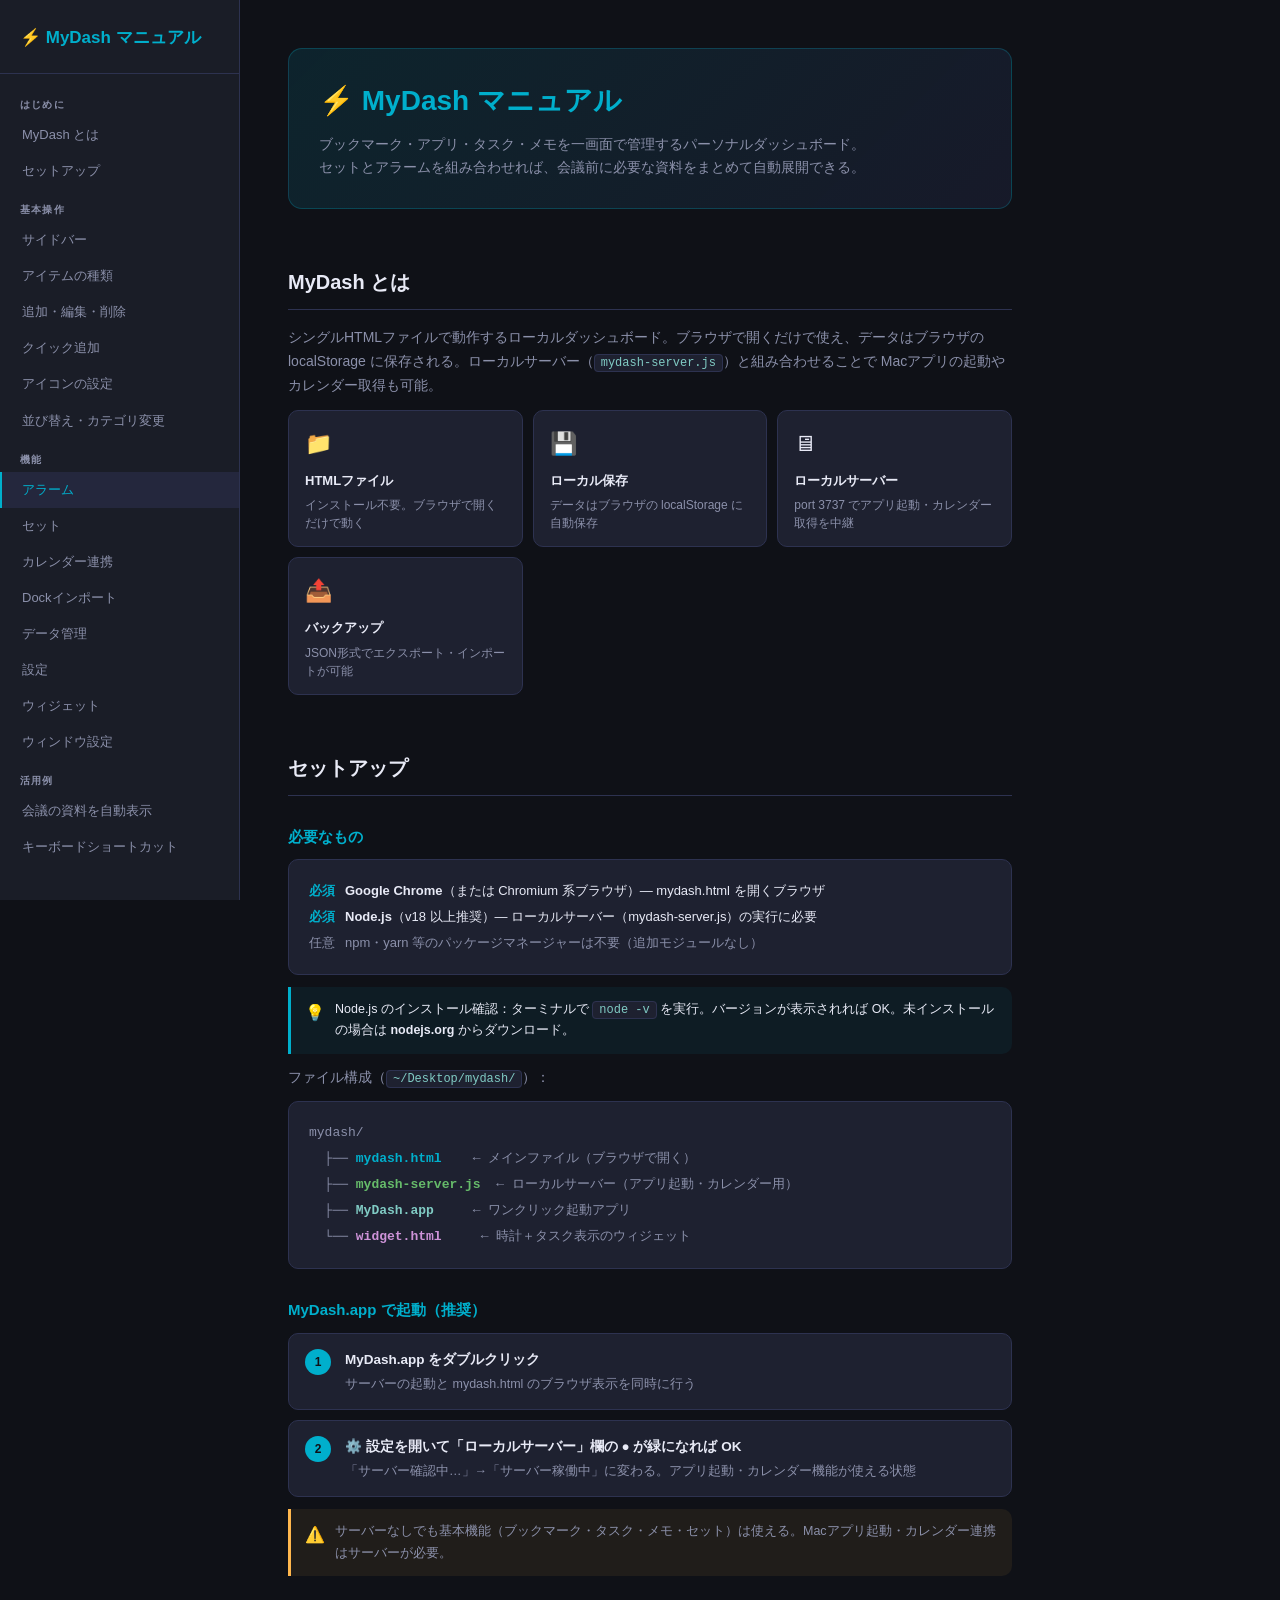
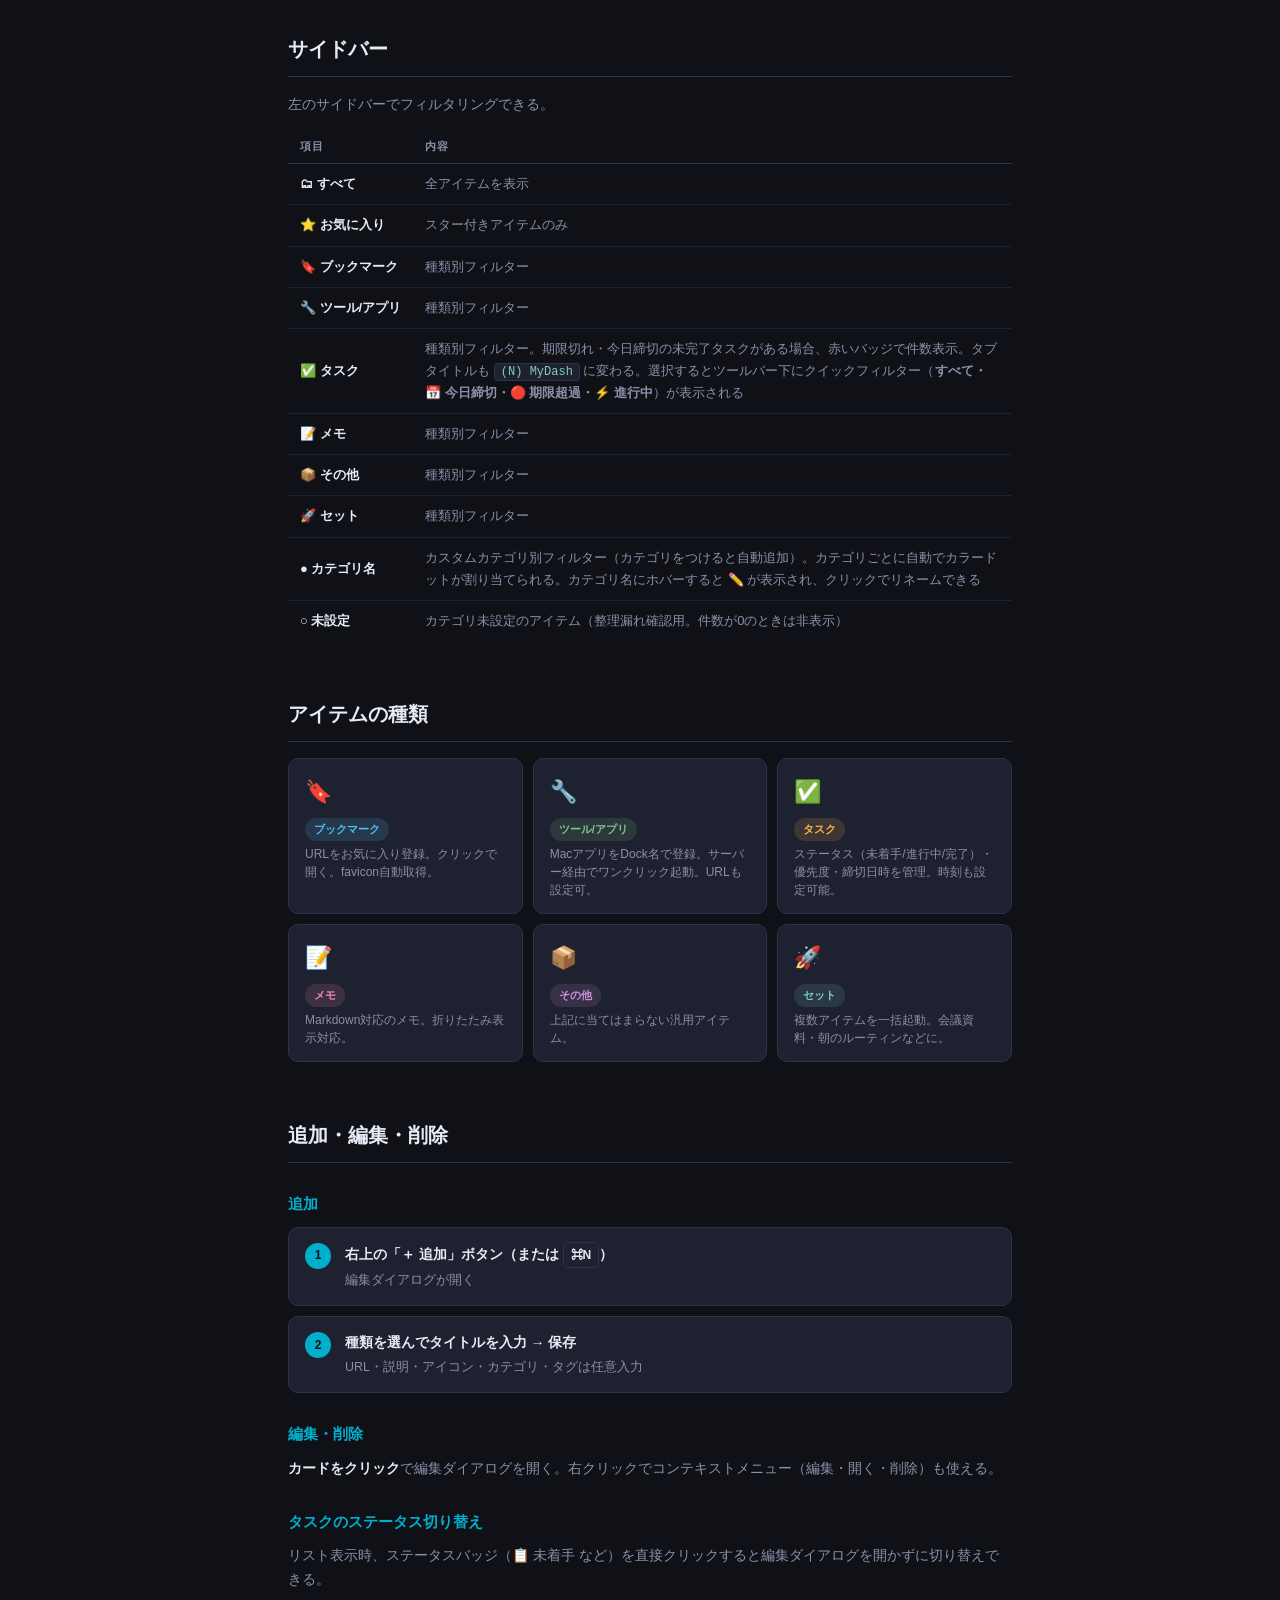
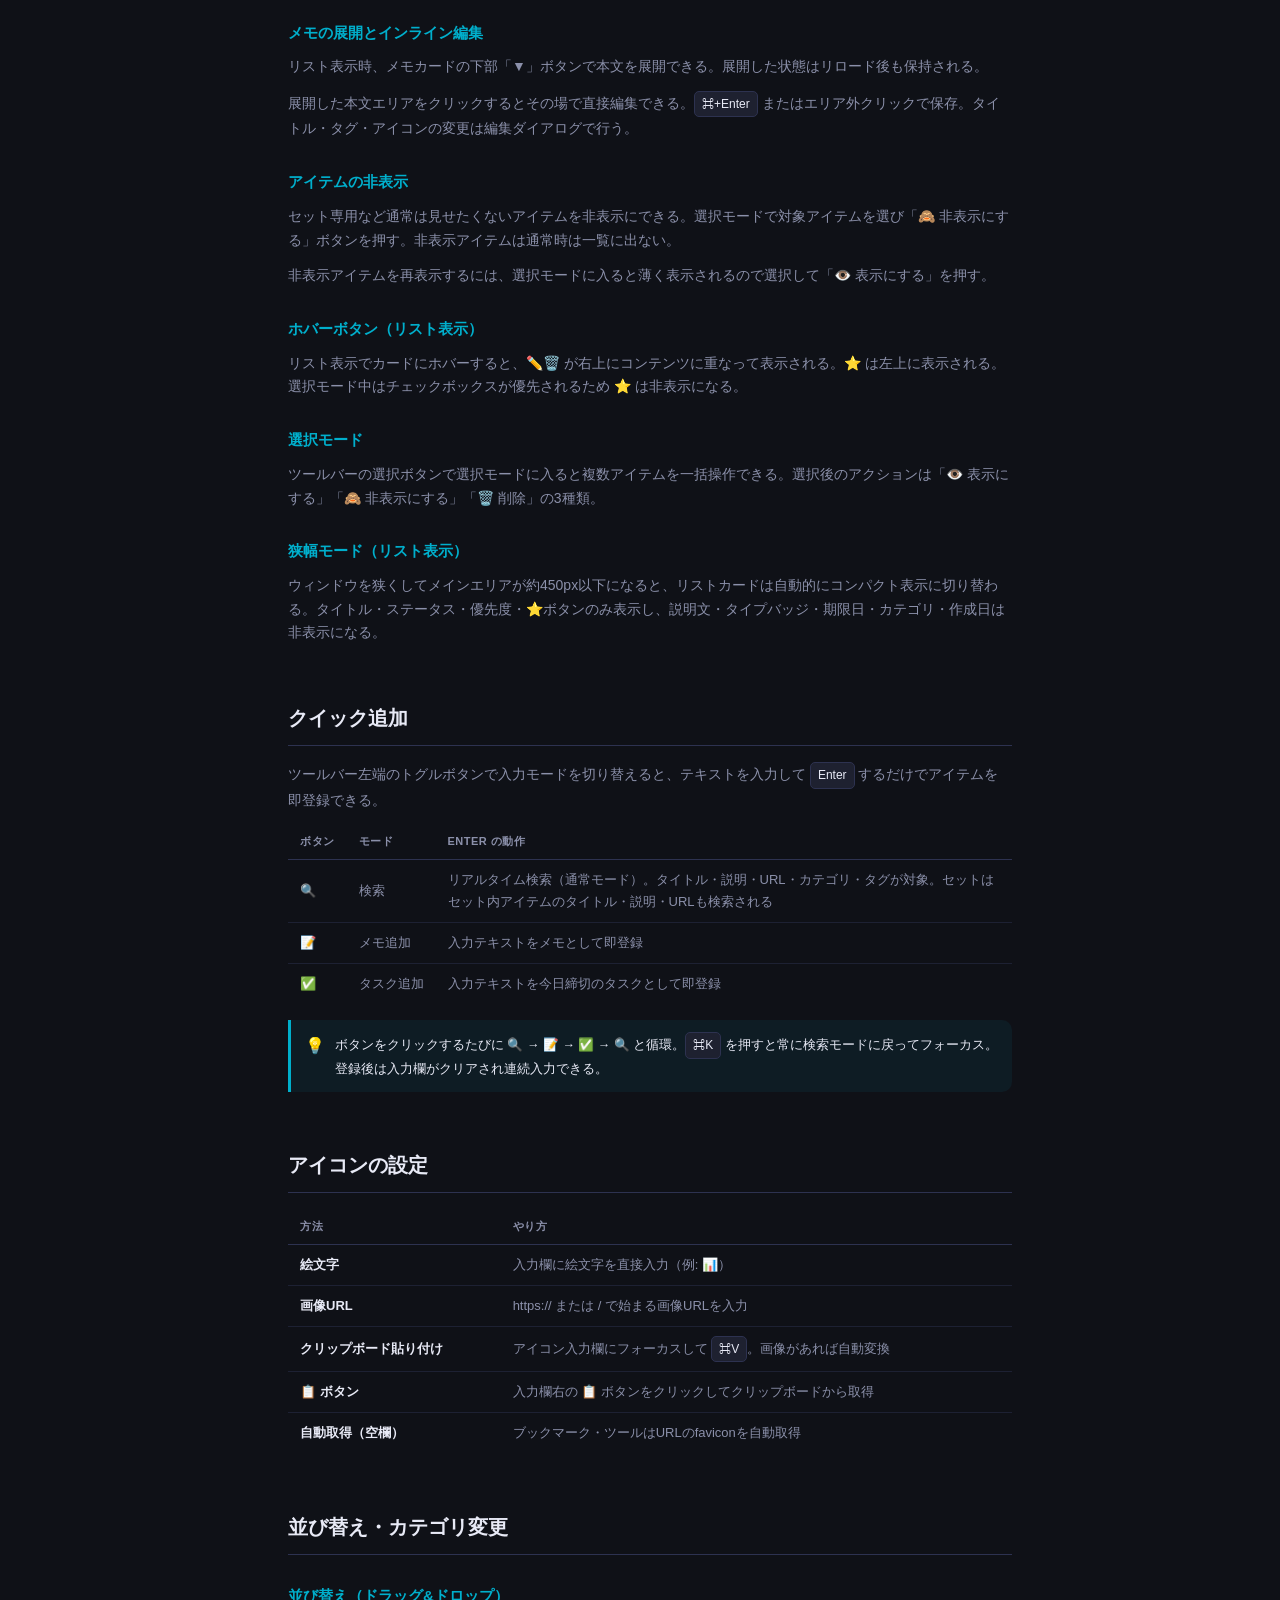
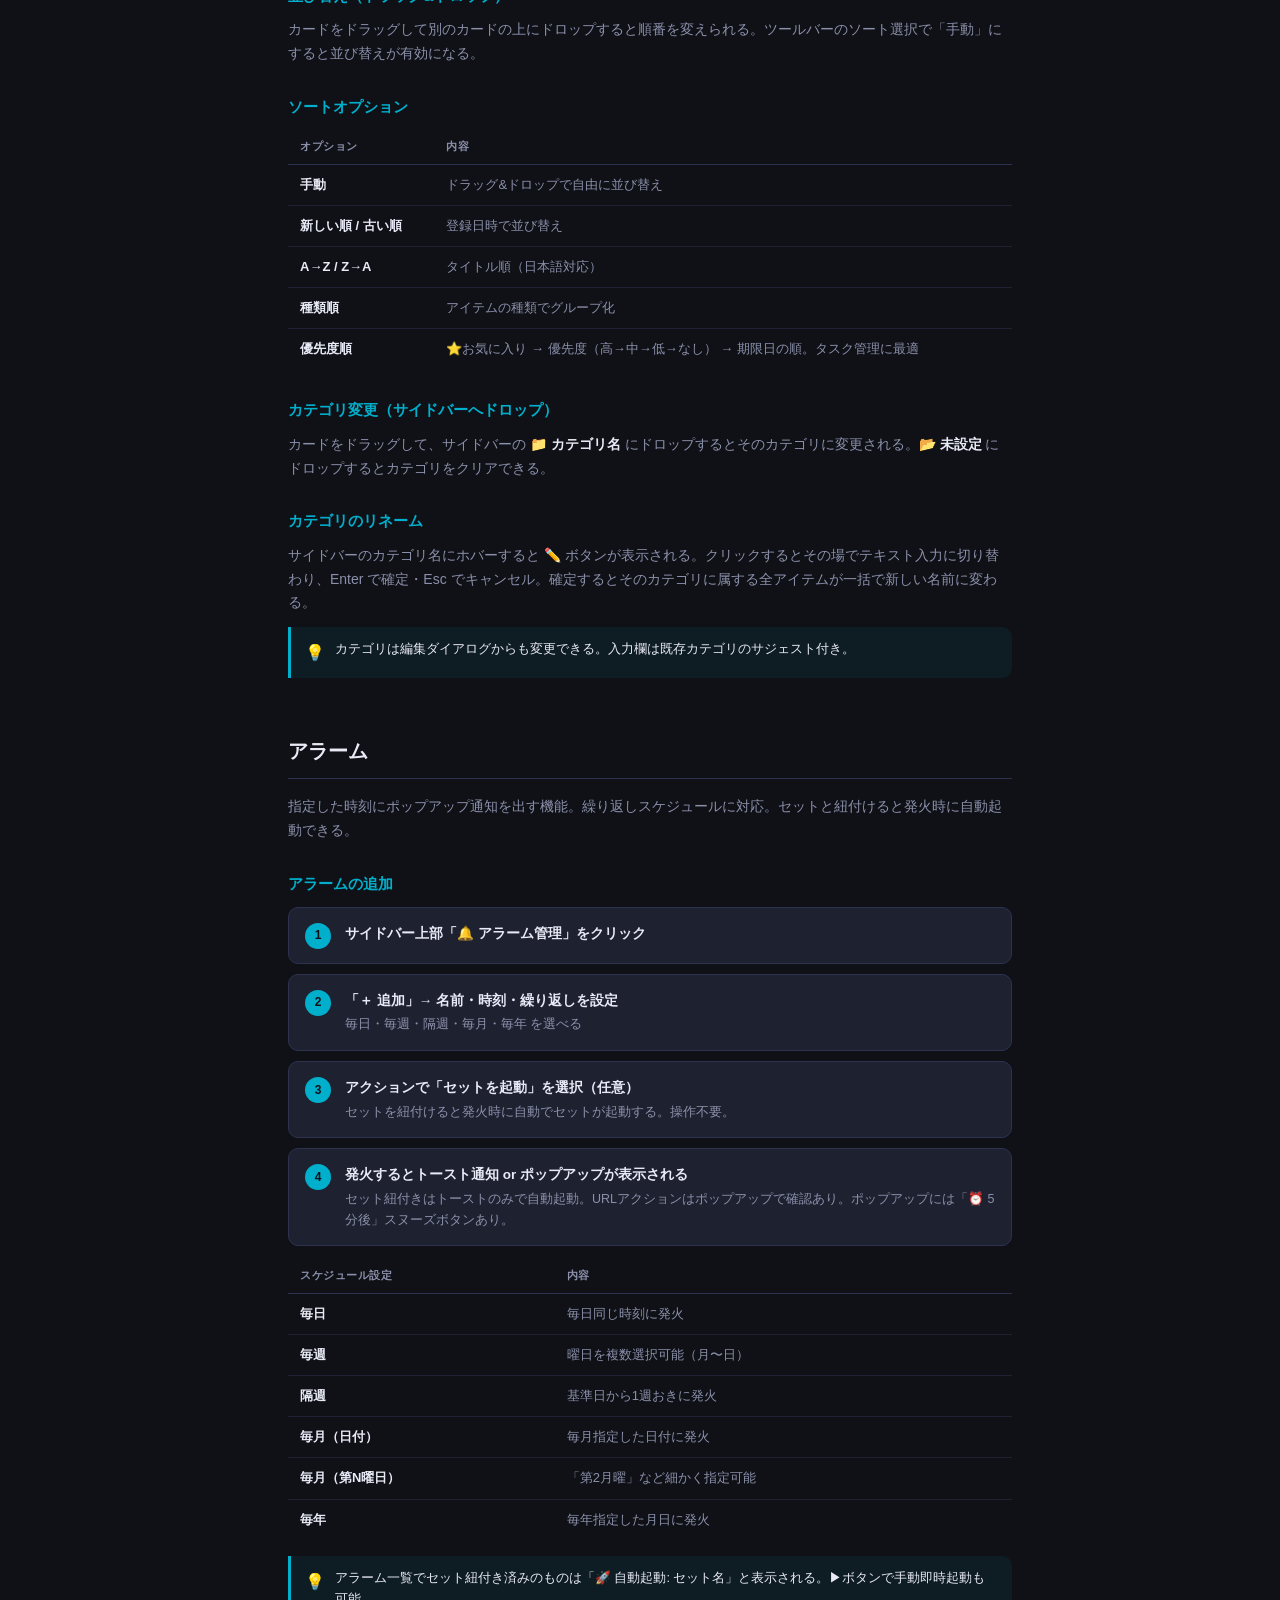
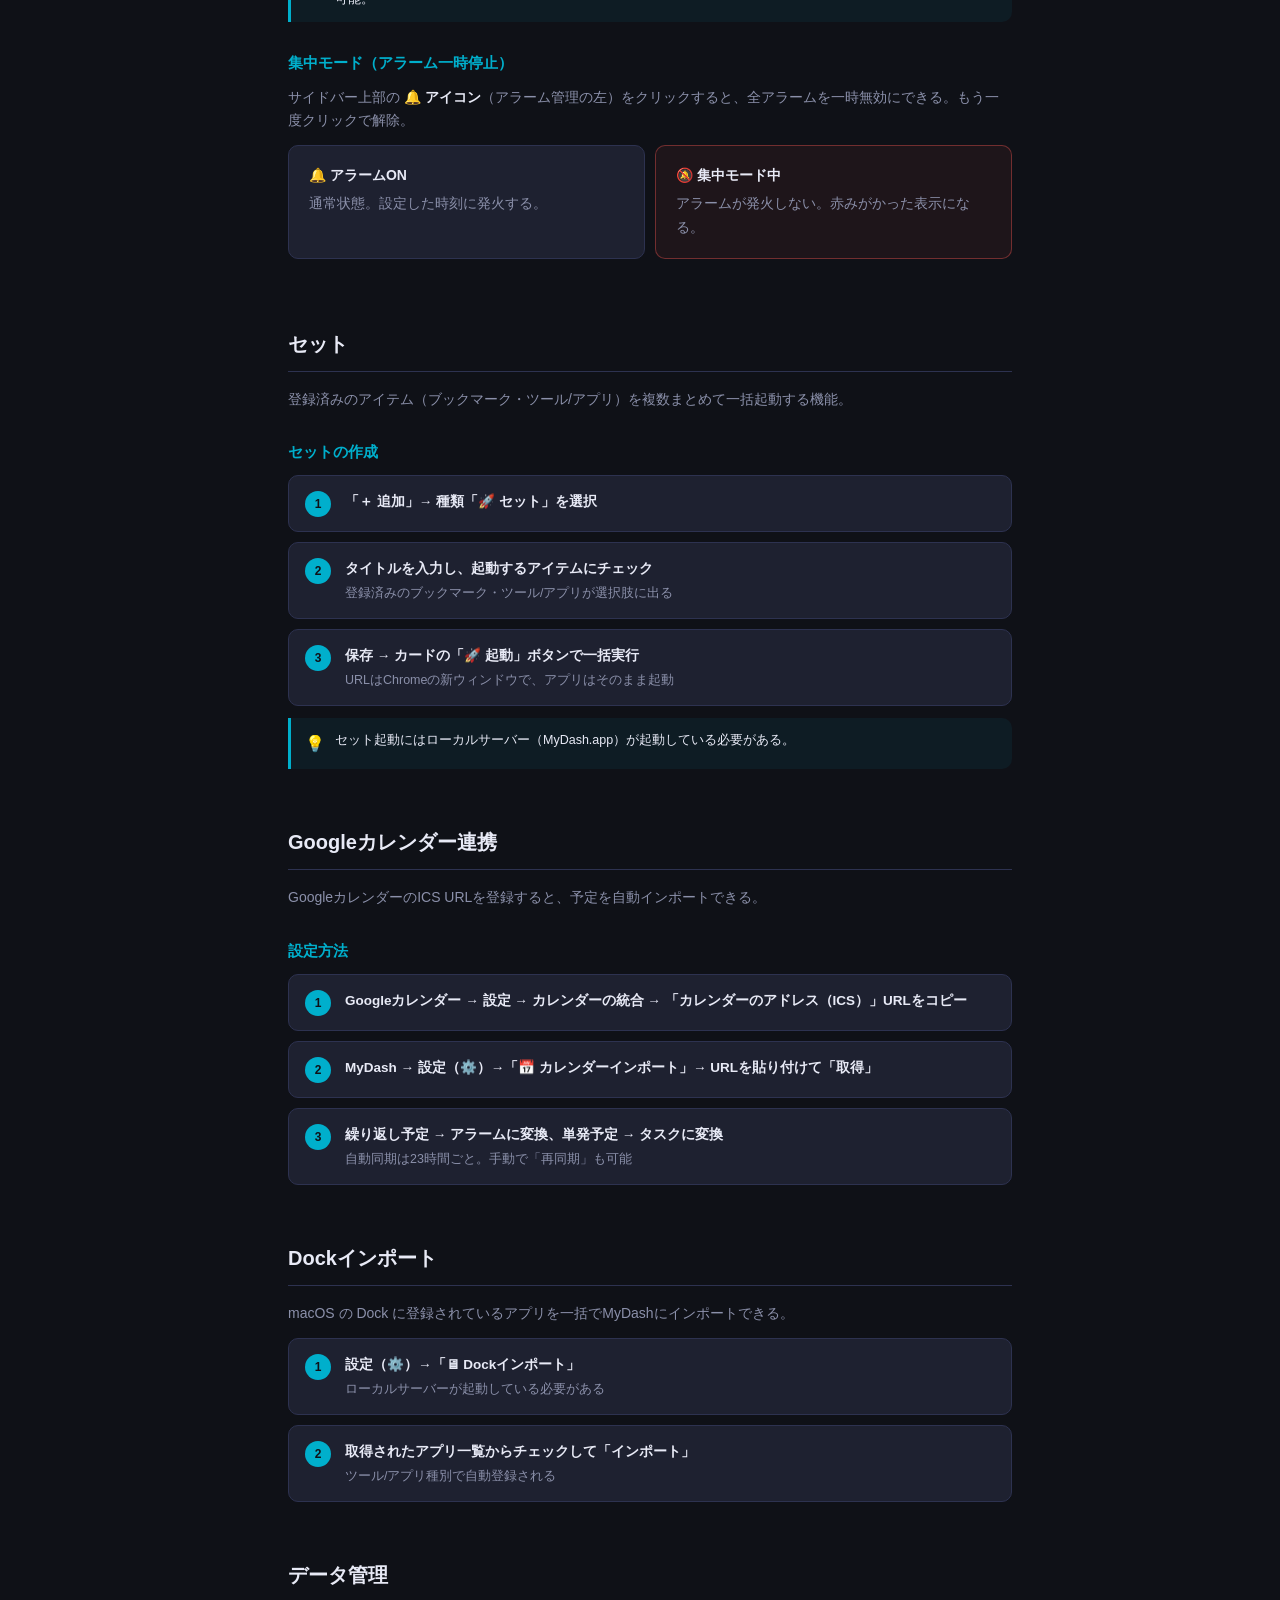
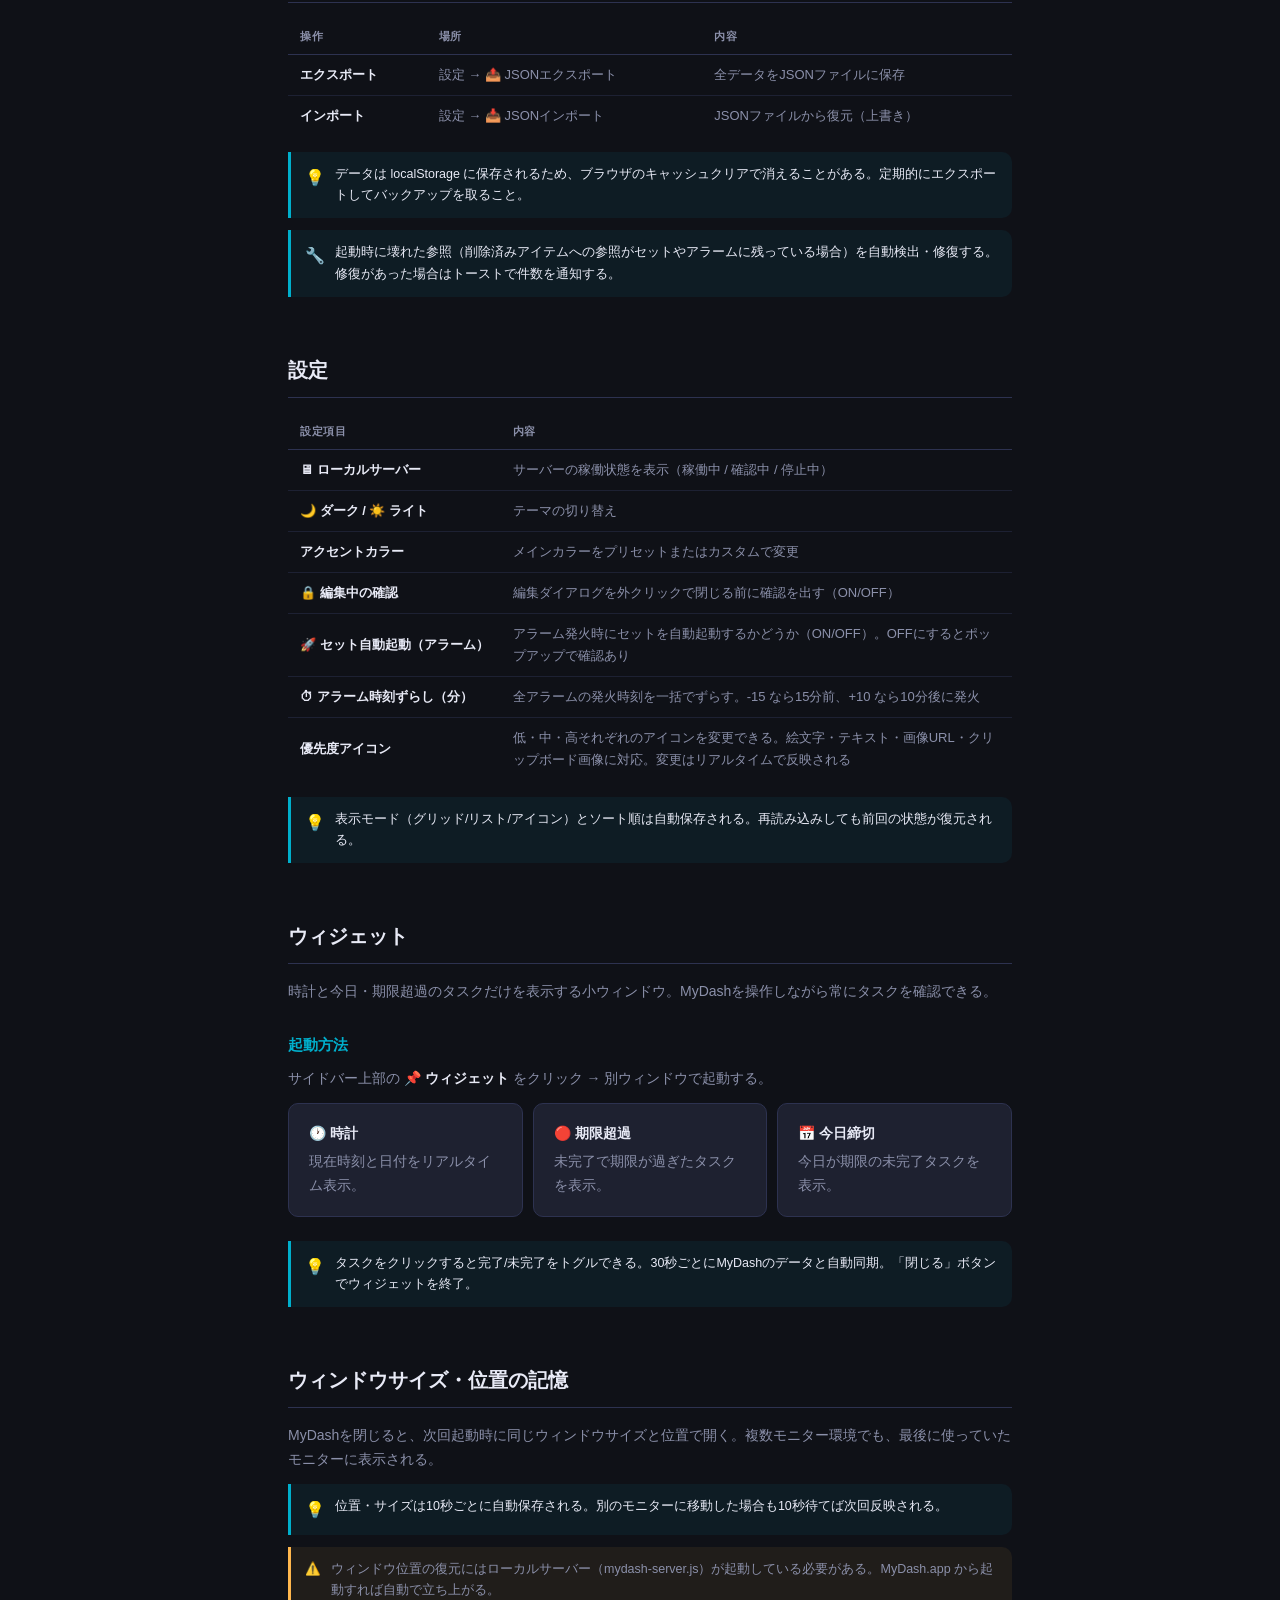
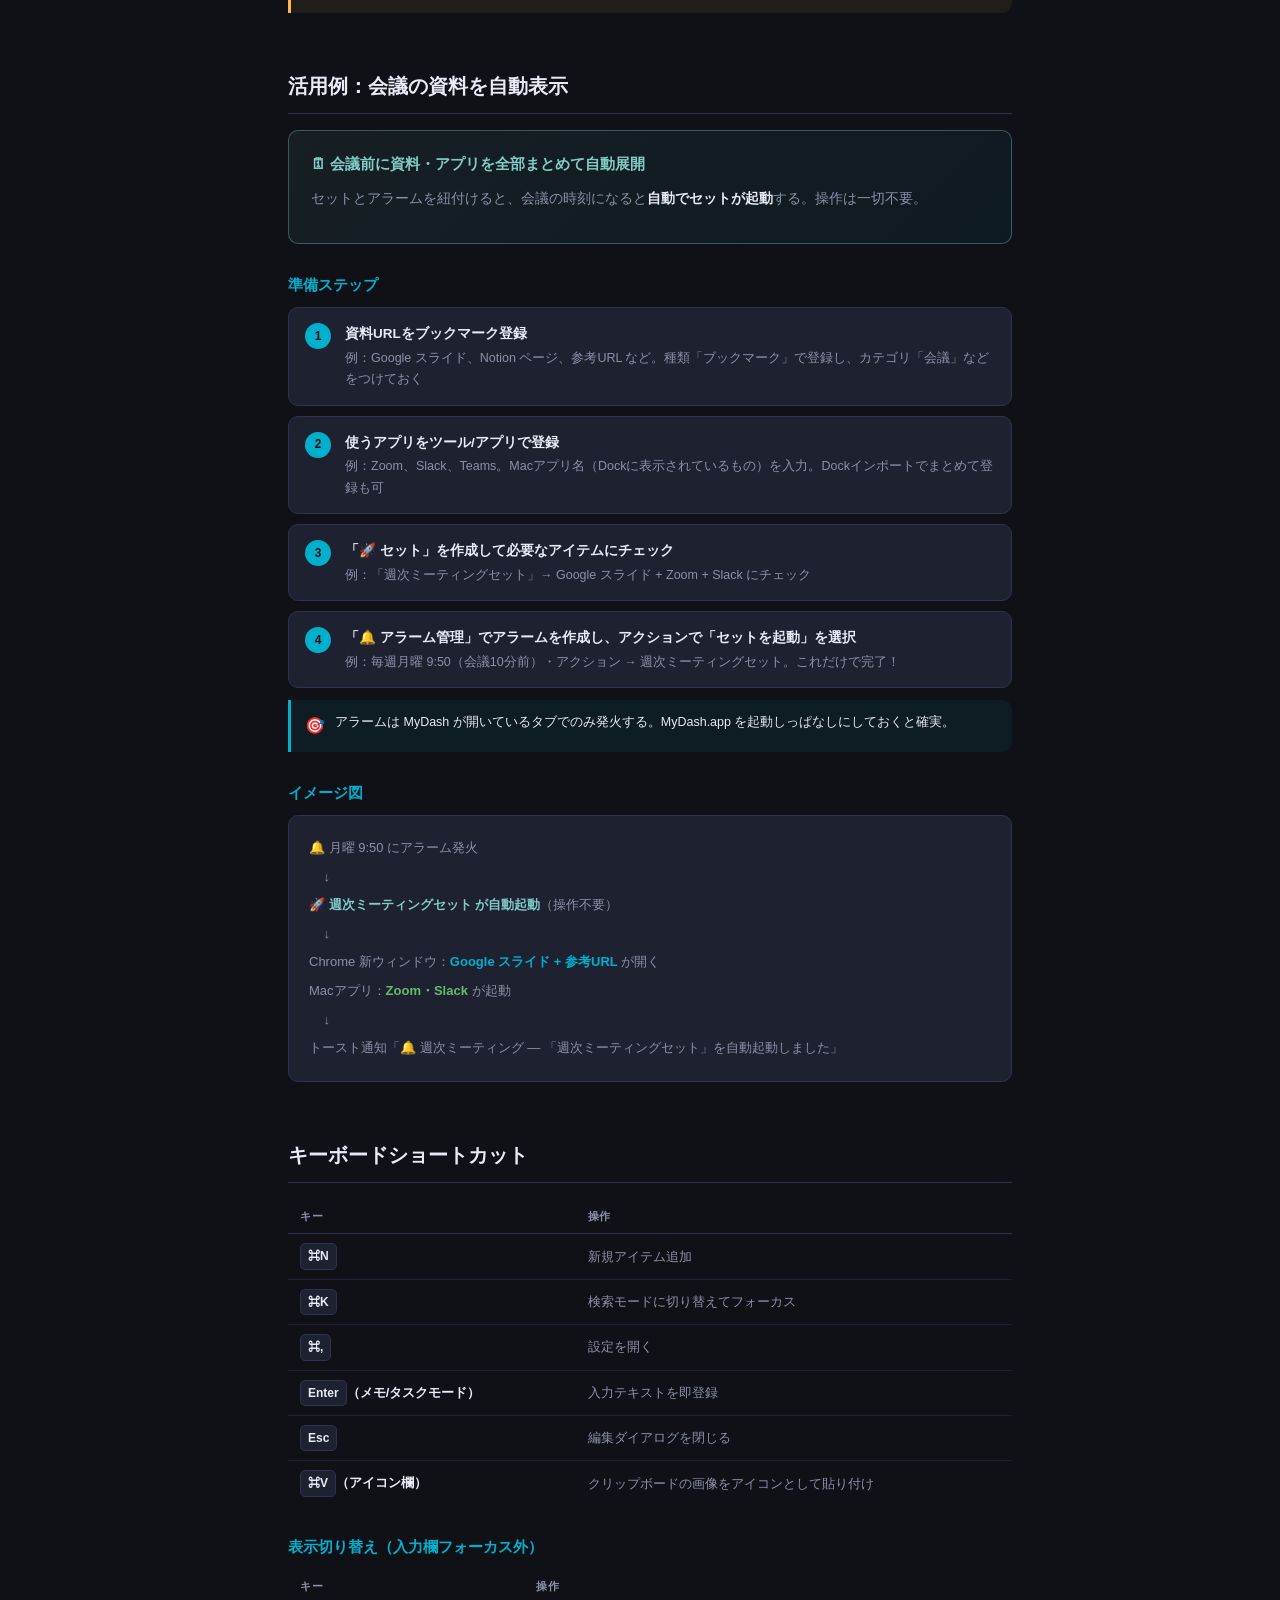
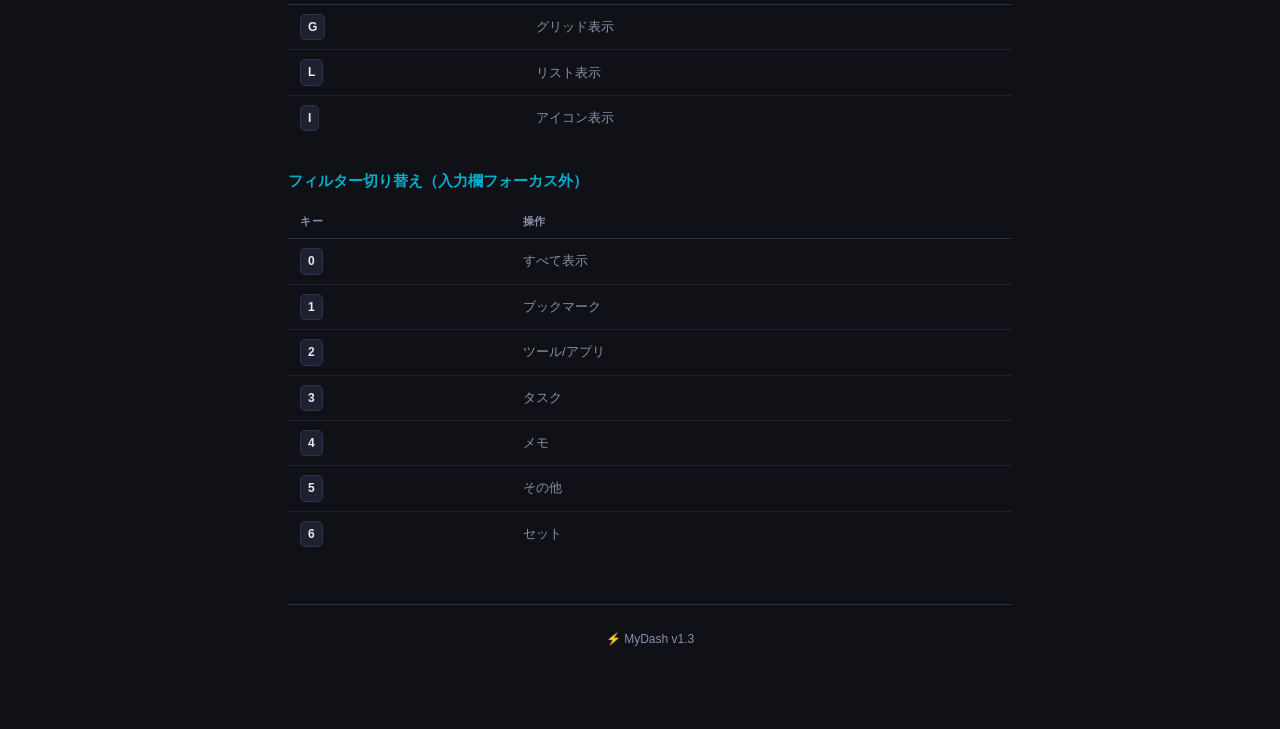
==== manual.html @ 81e196bc "Add manual.html to GitHub Pages Co-Authored-By: Claude Sonnet 4.6 <noreply@anthropic.com>" ====
<!DOCTYPE html>
<html lang="ja">
<head>
<meta charset="UTF-8">
<meta name="viewport" content="width=device-width, initial-scale=1.0">
<title>MyDash マニュアル</title>
<style>
:root {
  --bg: #0f1117;
  --surface: #1a1d27;
  --card: #1e2130;
  --border: #2d3250;
  --text: #e8eaf6;
  --muted: #8b90aa;
  --accent: #00afcc;
  --green: #66bb6a;
  --yellow: #ffb74d;
  --pink: #f48fb1;
  --teal: #80cbc4;
  --purple: #ce93d8;
  --radius: 10px;
}
*, *::before, *::after { box-sizing: border-box; margin: 0; padding: 0; }
body {
  font-family: -apple-system, BlinkMacSystemFont, 'Hiragino Sans', sans-serif;
  background: var(--bg); color: var(--text);
  font-size: 14px; line-height: 1.7;
}
a { color: var(--accent); text-decoration: none; }
a:hover { text-decoration: underline; }

/* ── Layout ── */
.layout { display: flex; min-height: 100vh; }
.toc {
  width: 240px; min-width: 240px;
  background: var(--surface);
  border-right: 1px solid var(--border);
  position: sticky; top: 0; height: 100vh;
  overflow-y: auto; padding: 24px 0 40px;
  flex-shrink: 0;
}
.toc-logo {
  padding: 0 20px 20px;
  font-size: 17px; font-weight: 800; color: var(--accent);
  border-bottom: 1px solid var(--border); margin-bottom: 10px;
}
.toc-section {
  padding: 12px 20px 4px;
  font-size: 10px; font-weight: 700; color: var(--muted);
  text-transform: uppercase; letter-spacing: 1.2px;
}
.toc a {
  display: block; padding: 7px 20px;
  font-size: 13px; color: var(--muted);
  text-decoration: none; transition: all 0.12s;
  border-left: 2px solid transparent;
}
.toc a:hover { color: var(--text); background: rgba(124,131,253,0.07); }
.toc a.active { color: var(--accent); border-left-color: var(--accent); background: rgba(124,131,253,0.1); }

.main { flex: 1; max-width: 820px; padding: 48px 48px 80px; overflow-x: hidden; }

/* ── Typography ── */
h1 { font-size: 28px; font-weight: 800; margin-bottom: 8px; }
h2 {
  font-size: 20px; font-weight: 700;
  margin: 56px 0 16px; padding-bottom: 10px;
  border-bottom: 1px solid var(--border);
  scroll-margin-top: 24px;
}
h3 { font-size: 15px; font-weight: 700; margin: 28px 0 10px; color: var(--accent); }
p { margin-bottom: 12px; color: var(--muted); }
p strong { color: var(--text); }

/* ── Cards ── */
.card {
  background: var(--card); border: 1px solid var(--border);
  border-radius: var(--radius); padding: 18px 20px; margin-bottom: 12px;
}
.card-grid {
  display: grid; grid-template-columns: repeat(auto-fill, minmax(220px, 1fr));
  gap: 10px; margin-bottom: 12px;
}
.type-card {
  background: var(--card); border: 1px solid var(--border);
  border-radius: var(--radius); padding: 14px 16px;
  display: flex; flex-direction: column; gap: 4px;
}
.type-card .icon { font-size: 22px; margin-bottom: 4px; }
.type-card .name { font-size: 13px; font-weight: 700; color: var(--text); }
.type-card .desc { font-size: 12px; color: var(--muted); line-height: 1.5; }

/* ── Steps ── */
.steps { display: flex; flex-direction: column; gap: 10px; margin-bottom: 12px; }
.step {
  display: flex; gap: 14px; align-items: flex-start;
  background: var(--card); border: 1px solid var(--border);
  border-radius: var(--radius); padding: 14px 16px;
}
.step-num {
  width: 26px; height: 26px; border-radius: 50%;
  background: var(--accent); color: #0f1117;
  font-size: 12px; font-weight: 800;
  display: flex; align-items: center; justify-content: center;
  flex-shrink: 0; margin-top: 1px;
}
.step-body { flex: 1; }
.step-body strong { color: var(--text); font-size: 13.5px; }
.step-body p { margin: 2px 0 0; font-size: 12.5px; }

/* ── Feature use case ── */
.usecase {
  background: linear-gradient(135deg, rgba(128,203,196,0.08), rgba(0,175,204,0.06));
  border: 1px solid rgba(128,203,196,0.35);
  border-radius: var(--radius); padding: 20px 22px; margin-bottom: 12px;
}
.usecase h3 { color: var(--teal); margin-top: 0; }

/* ── Table ── */
table { width: 100%; border-collapse: collapse; margin-bottom: 16px; }
th {
  text-align: left; padding: 8px 12px;
  font-size: 11px; font-weight: 700; color: var(--muted);
  text-transform: uppercase; letter-spacing: 0.5px;
  border-bottom: 1px solid var(--border);
}
td { padding: 9px 12px; border-bottom: 1px solid rgba(45,50,80,0.5); font-size: 13px; }
td:first-child { color: var(--text); font-weight: 600; white-space: nowrap; }
th { white-space: nowrap; }
td:not(:last-child) { white-space: nowrap; }
td:not(:first-child) { color: var(--muted); }
tr:last-child td { border-bottom: none; }

/* ── Kbd ── */
kbd {
  display: inline-flex; align-items: center;
  background: var(--card); border: 1px solid var(--border);
  border-radius: 5px; padding: 2px 7px;
  font-size: 12px; font-family: inherit; color: var(--text);
}

/* ── Badge ── */
.badge {
  display: inline-block; padding: 2px 9px; border-radius: 20px;
  font-size: 11px; font-weight: 700;
}
.badge-bookmark { background: rgba(79,195,247,0.14); color: #4fc3f7; }
.badge-tool     { background: rgba(129,199,132,0.14); color: #81c784; }
.badge-task     { background: rgba(255,183,77,0.14);  color: #ffb74d; }
.badge-memo     { background: rgba(244,143,177,0.14); color: #f48fb1; }
.badge-other    { background: rgba(206,147,216,0.14); color: #ce93d8; }
.badge-set      { background: rgba(128,203,196,0.14); color: #80cbc4; }

/* ── Tip ── */
.tip {
  display: flex; gap: 10px; align-items: flex-start;
  background: rgba(0,175,204,0.07); border-left: 3px solid var(--accent);
  border-radius: 0 var(--radius) var(--radius) 0;
  padding: 12px 14px; margin-bottom: 12px; font-size: 12.5px;
}
.tip-icon { font-size: 16px; flex-shrink: 0; }

/* ── Warning ── */
.warn {
  display: flex; gap: 10px; align-items: flex-start;
  background: rgba(255,183,77,0.07); border-left: 3px solid var(--yellow);
  border-radius: 0 var(--radius) var(--radius) 0;
  padding: 12px 14px; margin-bottom: 12px; font-size: 12.5px; color: var(--muted);
}

/* ── Hero ── */
.hero {
  background: linear-gradient(135deg, rgba(0,175,204,0.12), rgba(124,131,253,0.08));
  border: 1px solid rgba(0,175,204,0.25);
  border-radius: 14px; padding: 28px 30px; margin-bottom: 32px;
}
.hero h1 { color: var(--accent); }
.hero p { font-size: 14px; color: var(--muted); margin-bottom: 0; }

code {
  background: var(--card); border: 1px solid var(--border);
  border-radius: 4px; padding: 1px 6px; font-size: 12px;
  font-family: 'SF Mono', 'Fira Code', monospace; color: var(--teal);
}

@media (max-width: 720px) {
  .toc { display: none; }
  .main { padding: 28px 20px 60px; }
}
</style>
</head>
<body>

<div class="layout">

<!-- 目次 -->
<nav class="toc">
  <div class="toc-logo">⚡ MyDash マニュアル</div>
  <div class="toc-section">はじめに</div>
  <a href="#overview">MyDash とは</a>
  <a href="#setup">セットアップ</a>
  <div class="toc-section">基本操作</div>
  <a href="#sidebar">サイドバー</a>
  <a href="#items">アイテムの種類</a>
  <a href="#operations">追加・編集・削除</a>
  <a href="#quickadd">クイック追加</a>
  <a href="#icon">アイコンの設定</a>
  <a href="#drag">並び替え・カテゴリ変更</a>
  <div class="toc-section">機能</div>
  <a href="#alarm">アラーム</a>
  <a href="#set">セット</a>
  <a href="#calendar">カレンダー連携</a>
  <a href="#dock">Dockインポート</a>
  <a href="#data">データ管理</a>
  <a href="#settings">設定</a>
  <a href="#widget">ウィジェット</a>
  <a href="#window">ウィンドウ設定</a>
  <div class="toc-section">活用例</div>
  <a href="#usecase-meeting">会議の資料を自動表示</a>
  <a href="#shortcuts">キーボードショートカット</a>
</nav>

<!-- 本文 -->
<main class="main">

  <!-- Hero -->
  <div class="hero">
    <h1>⚡ MyDash マニュアル</h1>
    <p>ブックマーク・アプリ・タスク・メモを一画面で管理するパーソナルダッシュボード。<br>
    セットとアラームを組み合わせれば、会議前に必要な資料をまとめて自動展開できる。</p>
  </div>

  <!-- ── 概要 ── -->
  <h2 id="overview">MyDash とは</h2>
  <p>シングルHTMLファイルで動作するローカルダッシュボード。ブラウザで開くだけで使え、データはブラウザの localStorage に保存される。ローカルサーバー（<code>mydash-server.js</code>）と組み合わせることで Macアプリの起動やカレンダー取得も可能。</p>

  <div class="card-grid">
    <div class="type-card">
      <div class="icon">📁</div>
      <div class="name">HTMLファイル</div>
      <div class="desc">インストール不要。ブラウザで開くだけで動く</div>
    </div>
    <div class="type-card">
      <div class="icon">💾</div>
      <div class="name">ローカル保存</div>
      <div class="desc">データはブラウザの localStorage に自動保存</div>
    </div>
    <div class="type-card">
      <div class="icon">🖥</div>
      <div class="name">ローカルサーバー</div>
      <div class="desc">port 3737 でアプリ起動・カレンダー取得を中継</div>
    </div>
    <div class="type-card">
      <div class="icon">📤</div>
      <div class="name">バックアップ</div>
      <div class="desc">JSON形式でエクスポート・インポートが可能</div>
    </div>
  </div>

  <!-- ── セットアップ ── -->
  <h2 id="setup">セットアップ</h2>

  <h3>必要なもの</h3>
  <div class="card" style="font-size:13px;line-height:2">
    <div style="display:flex;gap:10px;align-items:baseline"><span style="color:var(--accent);font-weight:700">必須</span><span><strong>Google Chrome</strong>（または Chromium 系ブラウザ）— mydash.html を開くブラウザ</span></div>
    <div style="display:flex;gap:10px;align-items:baseline"><span style="color:var(--accent);font-weight:700">必須</span><span><strong>Node.js</strong>（v18 以上推奨）— ローカルサーバー（mydash-server.js）の実行に必要</span></div>
    <div style="display:flex;gap:10px;align-items:baseline;color:var(--muted)"><span>任意</span><span>npm・yarn 等のパッケージマネージャーは不要（追加モジュールなし）</span></div>
  </div>
  <div class="tip">
    <span class="tip-icon">💡</span>
    <span>Node.js のインストール確認：ターミナルで <code>node -v</code> を実行。バージョンが表示されれば OK。未インストールの場合は <strong>nodejs.org</strong> からダウンロード。</span>
  </div>

  <p>ファイル構成（<code>~/Desktop/mydash/</code>）：</p>
  <div class="card" style="font-size:13px;color:var(--muted);font-family:monospace;line-height:2">
    mydash/<br>
    &nbsp;&nbsp;├── <strong style="color:var(--accent)">mydash.html</strong> &nbsp;&nbsp;&nbsp;← メインファイル（ブラウザで開く）<br>
    &nbsp;&nbsp;├── <strong style="color:var(--green)">mydash-server.js</strong> &nbsp;← ローカルサーバー（アプリ起動・カレンダー用）<br>
    &nbsp;&nbsp;├── <strong style="color:var(--teal)">MyDash.app</strong> &nbsp;&nbsp;&nbsp;&nbsp;← ワンクリック起動アプリ<br>
    &nbsp;&nbsp;└── <strong style="color:var(--purple)">widget.html</strong> &nbsp;&nbsp;&nbsp;&nbsp;← 時計＋タスク表示のウィジェット
  </div>

  <h3>MyDash.app で起動（推奨）</h3>
  <div class="steps">
    <div class="step">
      <div class="step-num">1</div>
      <div class="step-body">
        <strong>MyDash.app をダブルクリック</strong>
        <p>サーバーの起動と mydash.html のブラウザ表示を同時に行う</p>
      </div>
    </div>
    <div class="step">
      <div class="step-num">2</div>
      <div class="step-body">
        <strong>⚙️ 設定を開いて「ローカルサーバー」欄の ● が緑になれば OK</strong>
        <p>「サーバー確認中…」→「サーバー稼働中」に変わる。アプリ起動・カレンダー機能が使える状態</p>
      </div>
    </div>
  </div>

  <div class="warn">
    <span class="tip-icon">⚠️</span>
    <span>サーバーなしでも基本機能（ブックマーク・タスク・メモ・セット）は使える。Macアプリ起動・カレンダー連携はサーバーが必要。</span>
  </div>

  <!-- ── サイドバー ── -->
  <h2 id="sidebar">サイドバー</h2>
  <p>左のサイドバーでフィルタリングできる。</p>
  <table>
    <tr><th>項目</th><th>内容</th></tr>
    <tr><td>🗂 すべて</td><td>全アイテムを表示</td></tr>
    <tr><td>⭐ お気に入り</td><td>スター付きアイテムのみ</td></tr>
    <tr><td>🔖 ブックマーク</td><td>種類別フィルター</td></tr>
    <tr><td>🔧 ツール/アプリ</td><td>種類別フィルター</td></tr>
    <tr><td>✅ タスク</td><td>種類別フィルター。期限切れ・今日締切の未完了タスクがある場合、赤いバッジで件数表示。タブタイトルも <code>(N) MyDash</code> に変わる。選択するとツールバー下にクイックフィルター（<strong>すべて・📅 今日締切・🔴 期限超過・⚡ 進行中</strong>）が表示される</td></tr>
    <tr><td>📝 メモ</td><td>種類別フィルター</td></tr>
    <tr><td>📦 その他</td><td>種類別フィルター</td></tr>
    <tr><td>🚀 セット</td><td>種類別フィルター</td></tr>
    <tr><td>● カテゴリ名</td><td>カスタムカテゴリ別フィルター（カテゴリをつけると自動追加）。カテゴリごとに自動でカラードットが割り当てられる。カテゴリ名にホバーすると ✏️ が表示され、クリックでリネームできる</td></tr>
    <tr><td>○ 未設定</td><td>カテゴリ未設定のアイテム（整理漏れ確認用。件数が0のときは非表示）</td></tr>
  </table>

  <!-- ── アイテムの種類 ── -->
  <h2 id="items">アイテムの種類</h2>
  <div class="card-grid">
    <div class="type-card">
      <div class="icon">🔖</div>
      <div class="name"><span class="badge badge-bookmark">ブックマーク</span></div>
      <div class="desc">URLをお気に入り登録。クリックで開く。favicon自動取得。</div>
    </div>
    <div class="type-card">
      <div class="icon">🔧</div>
      <div class="name"><span class="badge badge-tool">ツール/アプリ</span></div>
      <div class="desc">MacアプリをDock名で登録。サーバー経由でワンクリック起動。URLも設定可。</div>
    </div>
    <div class="type-card">
      <div class="icon">✅</div>
      <div class="name"><span class="badge badge-task">タスク</span></div>
      <div class="desc">ステータス（未着手/進行中/完了）・優先度・締切日時を管理。時刻も設定可能。</div>
    </div>
    <div class="type-card">
      <div class="icon">📝</div>
      <div class="name"><span class="badge badge-memo">メモ</span></div>
      <div class="desc">Markdown対応のメモ。折りたたみ表示対応。</div>
    </div>
    <div class="type-card">
      <div class="icon">📦</div>
      <div class="name"><span class="badge badge-other">その他</span></div>
      <div class="desc">上記に当てはまらない汎用アイテム。</div>
    </div>
    <div class="type-card">
      <div class="icon">🚀</div>
      <div class="name"><span class="badge badge-set">セット</span></div>
      <div class="desc">複数アイテムを一括起動。会議資料・朝のルーティンなどに。</div>
    </div>
  </div>

  <!-- ── 追加・編集・削除 ── -->
  <h2 id="operations">追加・編集・削除</h2>

  <h3>追加</h3>
  <div class="steps">
    <div class="step">
      <div class="step-num">1</div>
      <div class="step-body">
        <strong>右上の「＋ 追加」ボタン（または <kbd>⌘N</kbd>）</strong>
        <p>編集ダイアログが開く</p>
      </div>
    </div>
    <div class="step">
      <div class="step-num">2</div>
      <div class="step-body">
        <strong>種類を選んでタイトルを入力 → 保存</strong>
        <p>URL・説明・アイコン・カテゴリ・タグは任意入力</p>
      </div>
    </div>
  </div>

  <h3>編集・削除</h3>
  <p><strong>カードをクリック</strong>で編集ダイアログを開く。右クリックでコンテキストメニュー（編集・開く・削除）も使える。</p>

  <h3>タスクのステータス切り替え</h3>
  <p>リスト表示時、ステータスバッジ（📋 未着手 など）を直接クリックすると編集ダイアログを開かずに切り替えできる。</p>

  <h3>メモの展開とインライン編集</h3>
  <p>リスト表示時、メモカードの下部「▼」ボタンで本文を展開できる。展開した状態はリロード後も保持される。</p>
  <p>展開した本文エリアをクリックするとその場で直接編集できる。<kbd>⌘+Enter</kbd> またはエリア外クリックで保存。タイトル・タグ・アイコンの変更は編集ダイアログで行う。</p>

  <h3>アイテムの非表示</h3>
  <p>セット専用など通常は見せたくないアイテムを非表示にできる。選択モードで対象アイテムを選び「🙈 非表示にする」ボタンを押す。非表示アイテムは通常時は一覧に出ない。</p>
  <p>非表示アイテムを再表示するには、選択モードに入ると薄く表示されるので選択して「👁️ 表示にする」を押す。</p>

  <h3>ホバーボタン（リスト表示）</h3>
  <p>リスト表示でカードにホバーすると、✏️🗑️ が右上にコンテンツに重なって表示される。⭐ は左上に表示される。選択モード中はチェックボックスが優先されるため ⭐ は非表示になる。</p>

  <h3>選択モード</h3>
  <p>ツールバーの選択ボタンで選択モードに入ると複数アイテムを一括操作できる。選択後のアクションは「👁️ 表示にする」「🙈 非表示にする」「🗑️ 削除」の3種類。</p>

  <h3>狭幅モード（リスト表示）</h3>
  <p>ウィンドウを狭くしてメインエリアが約450px以下になると、リストカードは自動的にコンパクト表示に切り替わる。タイトル・ステータス・優先度・⭐ボタンのみ表示し、説明文・タイプバッジ・期限日・カテゴリ・作成日は非表示になる。</p>

  <!-- ── クイック追加 ── -->
  <h2 id="quickadd">クイック追加</h2>
  <p>ツールバー左端のトグルボタンで入力モードを切り替えると、テキストを入力して <kbd>Enter</kbd> するだけでアイテムを即登録できる。</p>

  <table>
    <tr><th>ボタン</th><th>モード</th><th>Enter の動作</th></tr>
    <tr><td>🔍</td><td>検索</td><td>リアルタイム検索（通常モード）。タイトル・説明・URL・カテゴリ・タグが対象。セットはセット内アイテムのタイトル・説明・URLも検索される</td></tr>
    <tr><td>📝</td><td>メモ追加</td><td>入力テキストをメモとして即登録</td></tr>
    <tr><td>✅</td><td>タスク追加</td><td>入力テキストを今日締切のタスクとして即登録</td></tr>
  </table>

  <div class="tip">
    <span class="tip-icon">💡</span>
    <span>ボタンをクリックするたびに 🔍 → 📝 → ✅ → 🔍 と循環。<kbd>⌘K</kbd> を押すと常に検索モードに戻ってフォーカス。登録後は入力欄がクリアされ連続入力できる。</span>
  </div>

  <!-- ── アイコン ── -->
  <h2 id="icon">アイコンの設定</h2>
  <table>
    <tr><th>方法</th><th>やり方</th></tr>
    <tr><td>絵文字</td><td>入力欄に絵文字を直接入力（例: 📊）</td></tr>
    <tr><td>画像URL</td><td>https:// または / で始まる画像URLを入力</td></tr>
    <tr><td>クリップボード貼り付け</td><td>アイコン入力欄にフォーカスして <kbd>⌘V</kbd>。画像があれば自動変換</td></tr>
    <tr><td>📋 ボタン</td><td>入力欄右の 📋 ボタンをクリックしてクリップボードから取得</td></tr>
    <tr><td>自動取得（空欄）</td><td>ブックマーク・ツールはURLのfaviconを自動取得</td></tr>
  </table>

  <!-- ── 並び替え・カテゴリ変更 ── -->
  <h2 id="drag">並び替え・カテゴリ変更</h2>

  <h3>並び替え（ドラッグ&ドロップ）</h3>
  <p>カードをドラッグして別のカードの上にドロップすると順番を変えられる。ツールバーのソート選択で「手動」にすると並び替えが有効になる。</p>
  <h3>ソートオプション</h3>
  <table>
    <tr><th>オプション</th><th>内容</th></tr>
    <tr><td>手動</td><td>ドラッグ&ドロップで自由に並び替え</td></tr>
    <tr><td>新しい順 / 古い順</td><td>登録日時で並び替え</td></tr>
    <tr><td>A→Z / Z→A</td><td>タイトル順（日本語対応）</td></tr>
    <tr><td>種類順</td><td>アイテムの種類でグループ化</td></tr>
    <tr><td>優先度順</td><td>⭐お気に入り → 優先度（高→中→低→なし） → 期限日の順。タスク管理に最適</td></tr>
  </table>

  <h3>カテゴリ変更（サイドバーへドロップ）</h3>
  <p>カードをドラッグして、サイドバーの <strong>📁 カテゴリ名</strong> にドロップするとそのカテゴリに変更される。<strong>📂 未設定</strong> にドロップするとカテゴリをクリアできる。</p>

  <h3>カテゴリのリネーム</h3>
  <p>サイドバーのカテゴリ名にホバーすると ✏️ ボタンが表示される。クリックするとその場でテキスト入力に切り替わり、Enter で確定・Esc でキャンセル。確定するとそのカテゴリに属する全アイテムが一括で新しい名前に変わる。</p>

  <div class="tip">
    <span class="tip-icon">💡</span>
    <span>カテゴリは編集ダイアログからも変更できる。入力欄は既存カテゴリのサジェスト付き。</span>
  </div>

  <!-- ── アラーム ── -->
  <h2 id="alarm">アラーム</h2>
  <p>指定した時刻にポップアップ通知を出す機能。繰り返しスケジュールに対応。セットと紐付けると発火時に自動起動できる。</p>

  <h3>アラームの追加</h3>
  <div class="steps">
    <div class="step">
      <div class="step-num">1</div>
      <div class="step-body">
        <strong>サイドバー上部「🔔 アラーム管理」をクリック</strong>
      </div>
    </div>
    <div class="step">
      <div class="step-num">2</div>
      <div class="step-body">
        <strong>「＋ 追加」→ 名前・時刻・繰り返しを設定</strong>
        <p>毎日・毎週・隔週・毎月・毎年 を選べる</p>
      </div>
    </div>
    <div class="step">
      <div class="step-num">3</div>
      <div class="step-body">
        <strong>アクションで「セットを起動」を選択（任意）</strong>
        <p>セットを紐付けると発火時に自動でセットが起動する。操作不要。</p>
      </div>
    </div>
    <div class="step">
      <div class="step-num">4</div>
      <div class="step-body">
        <strong>発火するとトースト通知 or ポップアップが表示される</strong>
        <p>セット紐付きはトーストのみで自動起動。URLアクションはポップアップで確認あり。ポップアップには「⏰ 5分後」スヌーズボタンあり。</p>
      </div>
    </div>
  </div>

  <table>
    <tr><th>スケジュール設定</th><th>内容</th></tr>
    <tr><td>毎日</td><td>毎日同じ時刻に発火</td></tr>
    <tr><td>毎週</td><td>曜日を複数選択可能（月〜日）</td></tr>
    <tr><td>隔週</td><td>基準日から1週おきに発火</td></tr>
    <tr><td>毎月（日付）</td><td>毎月指定した日付に発火</td></tr>
    <tr><td>毎月（第N曜日）</td><td>「第2月曜」など細かく指定可能</td></tr>
    <tr><td>毎年</td><td>毎年指定した月日に発火</td></tr>
  </table>

  <div class="tip">
    <span class="tip-icon">💡</span>
    <span>アラーム一覧でセット紐付き済みのものは「🚀 自動起動: セット名」と表示される。▶ボタンで手動即時起動も可能。</span>
  </div>

  <h3>集中モード（アラーム一時停止）</h3>
  <p>サイドバー上部の <strong>🔔 アイコン</strong>（アラーム管理の左）をクリックすると、全アラームを一時無効にできる。もう一度クリックで解除。</p>
  <div class="card-grid" style="grid-template-columns:1fr 1fr">
    <div class="card"><strong>🔔 アラームON</strong><p style="margin:4px 0 0">通常状態。設定した時刻に発火する。</p></div>
    <div class="card" style="border-color:rgba(239,83,80,0.4);background:rgba(239,83,80,0.07)"><strong>🔕 集中モード中</strong><p style="margin:4px 0 0">アラームが発火しない。赤みがかった表示になる。</p></div>
  </div>

  <!-- ── セット ── -->
  <h2 id="set">セット</h2>
  <p>登録済みのアイテム（ブックマーク・ツール/アプリ）を複数まとめて一括起動する機能。</p>

  <h3>セットの作成</h3>
  <div class="steps">
    <div class="step">
      <div class="step-num">1</div>
      <div class="step-body">
        <strong>「＋ 追加」→ 種類「🚀 セット」を選択</strong>
      </div>
    </div>
    <div class="step">
      <div class="step-num">2</div>
      <div class="step-body">
        <strong>タイトルを入力し、起動するアイテムにチェック</strong>
        <p>登録済みのブックマーク・ツール/アプリが選択肢に出る</p>
      </div>
    </div>
    <div class="step">
      <div class="step-num">3</div>
      <div class="step-body">
        <strong>保存 → カードの「🚀 起動」ボタンで一括実行</strong>
        <p>URLはChromeの新ウィンドウで、アプリはそのまま起動</p>
      </div>
    </div>
  </div>

  <div class="tip">
    <span class="tip-icon">💡</span>
    <span>セット起動にはローカルサーバー（MyDash.app）が起動している必要がある。</span>
  </div>

  <!-- ── カレンダー連携 ── -->
  <h2 id="calendar">Googleカレンダー連携</h2>
  <p>GoogleカレンダーのICS URLを登録すると、予定を自動インポートできる。</p>

  <h3>設定方法</h3>
  <div class="steps">
    <div class="step">
      <div class="step-num">1</div>
      <div class="step-body">
        <strong>Googleカレンダー → 設定 → カレンダーの統合 → 「カレンダーのアドレス（ICS）」URLをコピー</strong>
      </div>
    </div>
    <div class="step">
      <div class="step-num">2</div>
      <div class="step-body">
        <strong>MyDash → 設定（⚙️）→「📅 カレンダーインポート」→ URLを貼り付けて「取得」</strong>
      </div>
    </div>
    <div class="step">
      <div class="step-num">3</div>
      <div class="step-body">
        <strong>繰り返し予定 → アラームに変換、単発予定 → タスクに変換</strong>
        <p>自動同期は23時間ごと。手動で「再同期」も可能</p>
      </div>
    </div>
  </div>

  <!-- ── Dockインポート ── -->
  <h2 id="dock">Dockインポート</h2>
  <p>macOS の Dock に登録されているアプリを一括でMyDashにインポートできる。</p>
  <div class="steps">
    <div class="step">
      <div class="step-num">1</div>
      <div class="step-body">
        <strong>設定（⚙️）→「🖥 Dockインポート」</strong>
        <p>ローカルサーバーが起動している必要がある</p>
      </div>
    </div>
    <div class="step">
      <div class="step-num">2</div>
      <div class="step-body">
        <strong>取得されたアプリ一覧からチェックして「インポート」</strong>
        <p>ツール/アプリ種別で自動登録される</p>
      </div>
    </div>
  </div>

  <!-- ── データ管理 ── -->
  <h2 id="data">データ管理</h2>
  <table>
    <tr><th>操作</th><th>場所</th><th>内容</th></tr>
    <tr><td>エクスポート</td><td>設定 → 📤 JSONエクスポート</td><td>全データをJSONファイルに保存</td></tr>
    <tr><td>インポート</td><td>設定 → 📥 JSONインポート</td><td>JSONファイルから復元（上書き）</td></tr>
  </table>
  <div class="tip">
    <span class="tip-icon">💡</span>
    <span>データは localStorage に保存されるため、ブラウザのキャッシュクリアで消えることがある。定期的にエクスポートしてバックアップを取ること。</span>
  </div>
  <div class="tip">
    <span class="tip-icon">🔧</span>
    <span>起動時に壊れた参照（削除済みアイテムへの参照がセットやアラームに残っている場合）を自動検出・修復する。修復があった場合はトーストで件数を通知する。</span>
  </div>

  <!-- ── 設定 ── -->
  <h2 id="settings">設定</h2>
  <table>
    <tr><th>設定項目</th><th>内容</th></tr>
    <tr><td>🖥 ローカルサーバー</td><td>サーバーの稼働状態を表示（稼働中 / 確認中 / 停止中）</td></tr>
    <tr><td>🌙 ダーク / ☀️ ライト</td><td>テーマの切り替え</td></tr>
    <tr><td>アクセントカラー</td><td>メインカラーをプリセットまたはカスタムで変更</td></tr>
    <tr><td>🔒 編集中の確認</td><td>編集ダイアログを外クリックで閉じる前に確認を出す（ON/OFF）</td></tr>
    <tr><td>🚀 セット自動起動（アラーム）</td><td>アラーム発火時にセットを自動起動するかどうか（ON/OFF）。OFFにするとポップアップで確認あり</td></tr>
    <tr><td>⏱ アラーム時刻ずらし（分）</td><td>全アラームの発火時刻を一括でずらす。-15 なら15分前、+10 なら10分後に発火</td></tr>
    <tr><td>優先度アイコン</td><td>低・中・高それぞれのアイコンを変更できる。絵文字・テキスト・画像URL・クリップボード画像に対応。変更はリアルタイムで反映される</td></tr>
  </table>
  <div class="tip">
    <span class="tip-icon">💡</span>
    <span>表示モード（グリッド/リスト/アイコン）とソート順は自動保存される。再読み込みしても前回の状態が復元される。</span>
  </div>

  <!-- ── ウィジェット ── -->
  <h2 id="widget">ウィジェット</h2>
  <p>時計と今日・期限超過のタスクだけを表示する小ウィンドウ。MyDashを操作しながら常にタスクを確認できる。</p>

  <h3>起動方法</h3>
  <p>サイドバー上部の <strong>📌 ウィジェット</strong> をクリック → 別ウィンドウで起動する。</p>

  <div class="card-grid" style="grid-template-columns:1fr 1fr 1fr">
    <div class="card"><strong>🕐 時計</strong><p style="margin:4px 0 0">現在時刻と日付をリアルタイム表示。</p></div>
    <div class="card"><strong>🔴 期限超過</strong><p style="margin:4px 0 0">未完了で期限が過ぎたタスクを表示。</p></div>
    <div class="card"><strong>📅 今日締切</strong><p style="margin:4px 0 0">今日が期限の未完了タスクを表示。</p></div>
  </div>

  <div class="tip">
    <span class="tip-icon">💡</span>
    <span>タスクをクリックすると完了/未完了をトグルできる。30秒ごとにMyDashのデータと自動同期。「閉じる」ボタンでウィジェットを終了。</span>
  </div>

  <!-- ── ウィンドウ設定 ── -->
  <h2 id="window">ウィンドウサイズ・位置の記憶</h2>
  <p>MyDashを閉じると、次回起動時に同じウィンドウサイズと位置で開く。複数モニター環境でも、最後に使っていたモニターに表示される。</p>
  <div class="tip">
    <span class="tip-icon">💡</span>
    <span>位置・サイズは10秒ごとに自動保存される。別のモニターに移動した場合も10秒待てば次回反映される。</span>
  </div>
  <div class="warn">
    <span>⚠️</span>
    <span>ウィンドウ位置の復元にはローカルサーバー（mydash-server.js）が起動している必要がある。MyDash.app から起動すれば自動で立ち上がる。</span>
  </div>

  <!-- ── 活用例：会議資料 ── -->
  <h2 id="usecase-meeting">活用例：会議の資料を自動表示</h2>

  <div class="usecase">
    <h3>🗓 会議前に資料・アプリを全部まとめて自動展開</h3>
    <p>セットとアラームを紐付けると、会議の時刻になると<strong>自動でセットが起動</strong>する。操作は一切不要。</p>
  </div>

  <h3>準備ステップ</h3>
  <div class="steps">
    <div class="step">
      <div class="step-num">1</div>
      <div class="step-body">
        <strong>資料URLをブックマーク登録</strong>
        <p>例：Google スライド、Notion ページ、参考URL など。種類「ブックマーク」で登録し、カテゴリ「会議」などをつけておく</p>
      </div>
    </div>
    <div class="step">
      <div class="step-num">2</div>
      <div class="step-body">
        <strong>使うアプリをツール/アプリで登録</strong>
        <p>例：Zoom、Slack、Teams。Macアプリ名（Dockに表示されているもの）を入力。Dockインポートでまとめて登録も可</p>
      </div>
    </div>
    <div class="step">
      <div class="step-num">3</div>
      <div class="step-body">
        <strong>「🚀 セット」を作成して必要なアイテムにチェック</strong>
        <p>例：「週次ミーティングセット」→ Google スライド + Zoom + Slack にチェック</p>
      </div>
    </div>
    <div class="step">
      <div class="step-num">4</div>
      <div class="step-body">
        <strong>「🔔 アラーム管理」でアラームを作成し、アクションで「セットを起動」を選択</strong>
        <p>例：毎週月曜 9:50（会議10分前）・アクション → 週次ミーティングセット。これだけで完了！</p>
      </div>
    </div>
  </div>

  <div class="tip">
    <span class="tip-icon">🎯</span>
    <span>アラームは MyDash が開いているタブでのみ発火する。MyDash.app を起動しっぱなしにしておくと確実。</span>
  </div>

  <h3>イメージ図</h3>
  <div class="card" style="font-size:13px;line-height:2.2;color:var(--muted)">
    🔔 月曜 9:50 にアラーム発火<br>
    &nbsp;&nbsp;&nbsp;&nbsp;↓<br>
    <strong style="color:var(--teal)">🚀 週次ミーティングセット が自動起動</strong>（操作不要）<br>
    &nbsp;&nbsp;&nbsp;&nbsp;↓<br>
    Chrome 新ウィンドウ：<strong style="color:var(--accent)">Google スライド + 参考URL</strong> が開く<br>
    Macアプリ：<strong style="color:var(--green)">Zoom・Slack</strong> が起動<br>
    &nbsp;&nbsp;&nbsp;&nbsp;↓<br>
    トースト通知「🔔 週次ミーティング — 「週次ミーティングセット」を自動起動しました」
  </div>

  <!-- ── ショートカット ── -->
  <h2 id="shortcuts">キーボードショートカット</h2>
  <table>
    <tr><th>キー</th><th>操作</th></tr>
    <tr><td><kbd>⌘N</kbd></td><td>新規アイテム追加</td></tr>
    <tr><td><kbd>⌘K</kbd></td><td>検索モードに切り替えてフォーカス</td></tr>
    <tr><td><kbd>⌘,</kbd></td><td>設定を開く</td></tr>
    <tr><td><kbd>Enter</kbd>（メモ/タスクモード）</td><td>入力テキストを即登録</td></tr>
    <tr><td><kbd>Esc</kbd></td><td>編集ダイアログを閉じる</td></tr>
    <tr><td><kbd>⌘V</kbd>（アイコン欄）</td><td>クリップボードの画像をアイコンとして貼り付け</td></tr>
  </table>
  <h3>表示切り替え（入力欄フォーカス外）</h3>
  <table>
    <tr><th>キー</th><th>操作</th></tr>
    <tr><td><kbd>G</kbd></td><td>グリッド表示</td></tr>
    <tr><td><kbd>L</kbd></td><td>リスト表示</td></tr>
    <tr><td><kbd>I</kbd></td><td>アイコン表示</td></tr>
  </table>
  <h3>フィルター切り替え（入力欄フォーカス外）</h3>
  <table>
    <tr><th>キー</th><th>操作</th></tr>
    <tr><td><kbd>0</kbd></td><td>すべて表示</td></tr>
    <tr><td><kbd>1</kbd></td><td>ブックマーク</td></tr>
    <tr><td><kbd>2</kbd></td><td>ツール/アプリ</td></tr>
    <tr><td><kbd>3</kbd></td><td>タスク</td></tr>
    <tr><td><kbd>4</kbd></td><td>メモ</td></tr>
    <tr><td><kbd>5</kbd></td><td>その他</td></tr>
    <tr><td><kbd>6</kbd></td><td>セット</td></tr>
  </table>

  <div style="margin-top:48px;padding-top:24px;border-top:1px solid var(--border);font-size:12px;color:var(--muted);text-align:center">
    ⚡ MyDash v1.3
  </div>

</main>
</div>

<script>
// アクティブリンクのハイライト
const links = document.querySelectorAll('.toc a');
const observer = new IntersectionObserver(entries => {
  entries.forEach(e => {
    if (e.isIntersecting) {
      links.forEach(l => l.classList.remove('active'));
      const id = e.target.id;
      const link = document.querySelector(`.toc a[href="#${id}"]`);
      if (link) link.classList.add('active');
    }
  });
}, { rootMargin: '-10% 0px -85% 0px' });
document.querySelectorAll('h2[id]').forEach(h => observer.observe(h));
</script>
</body>
</html>
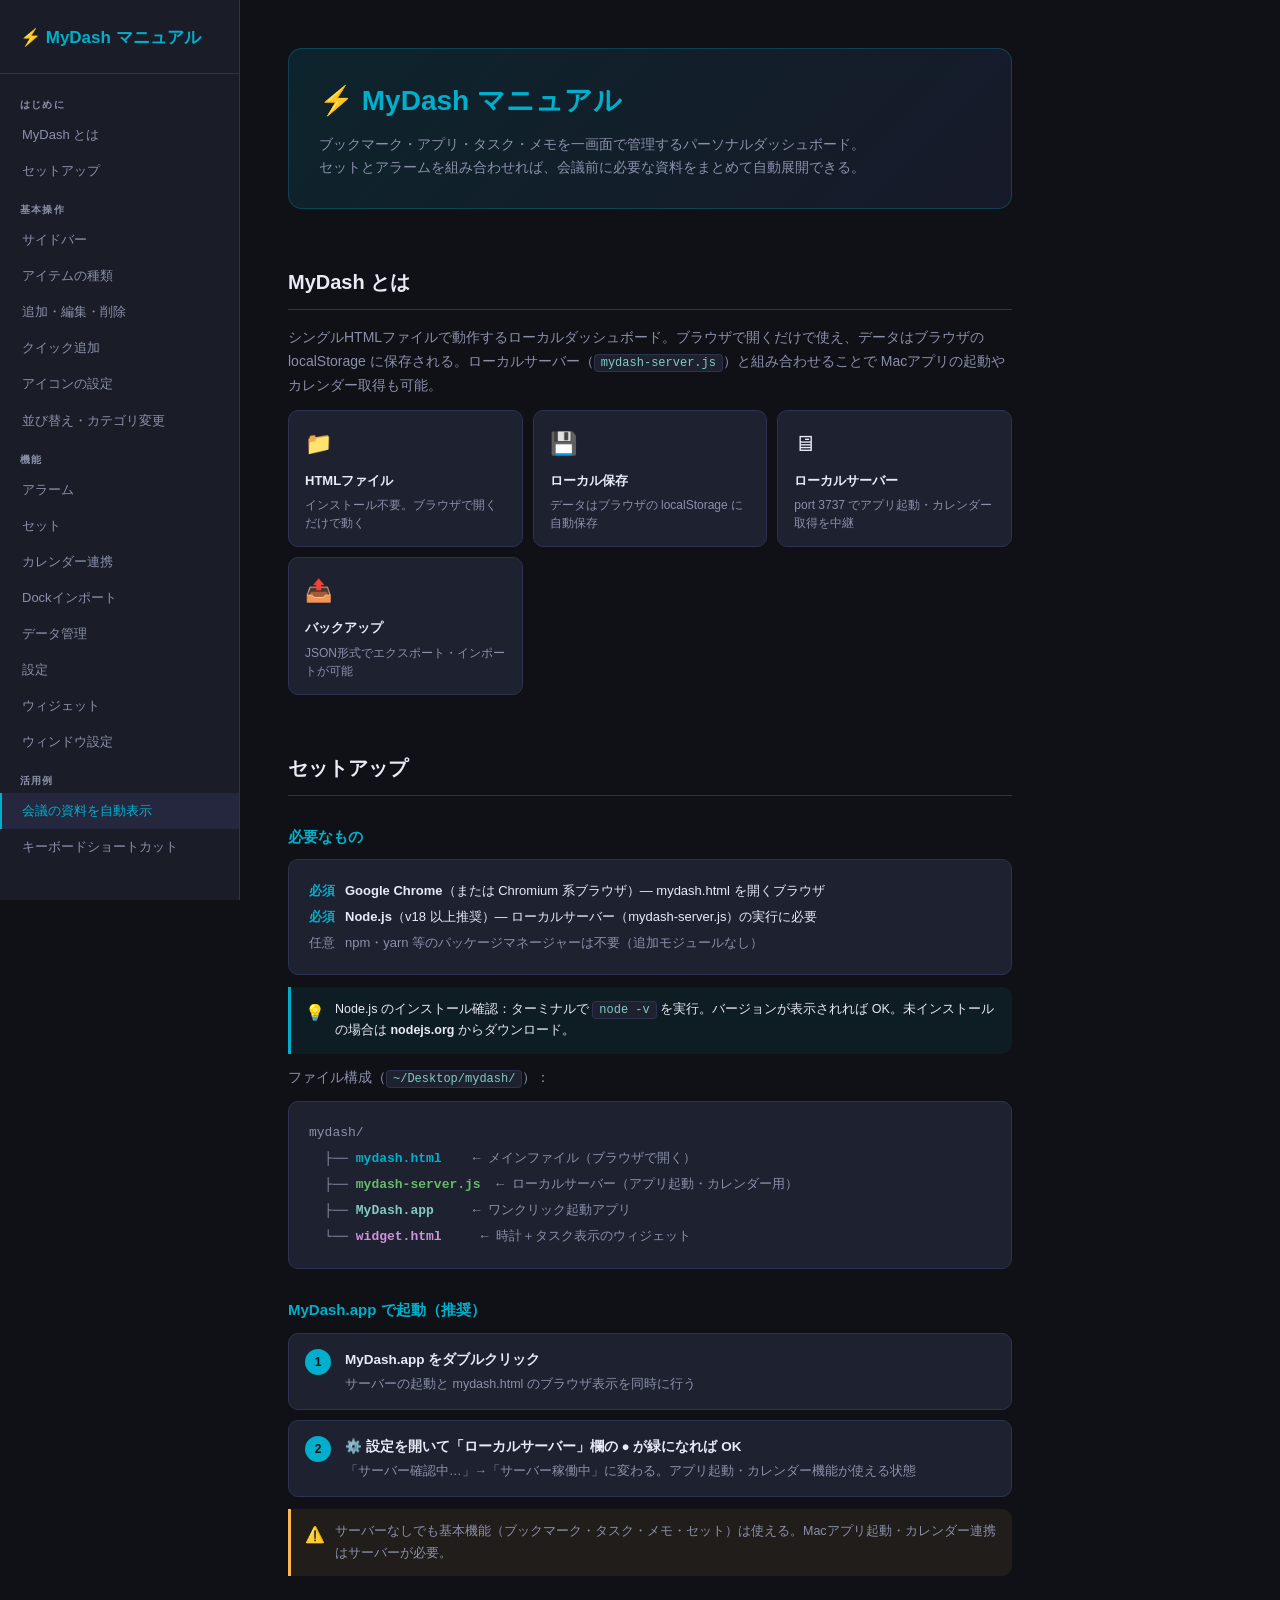
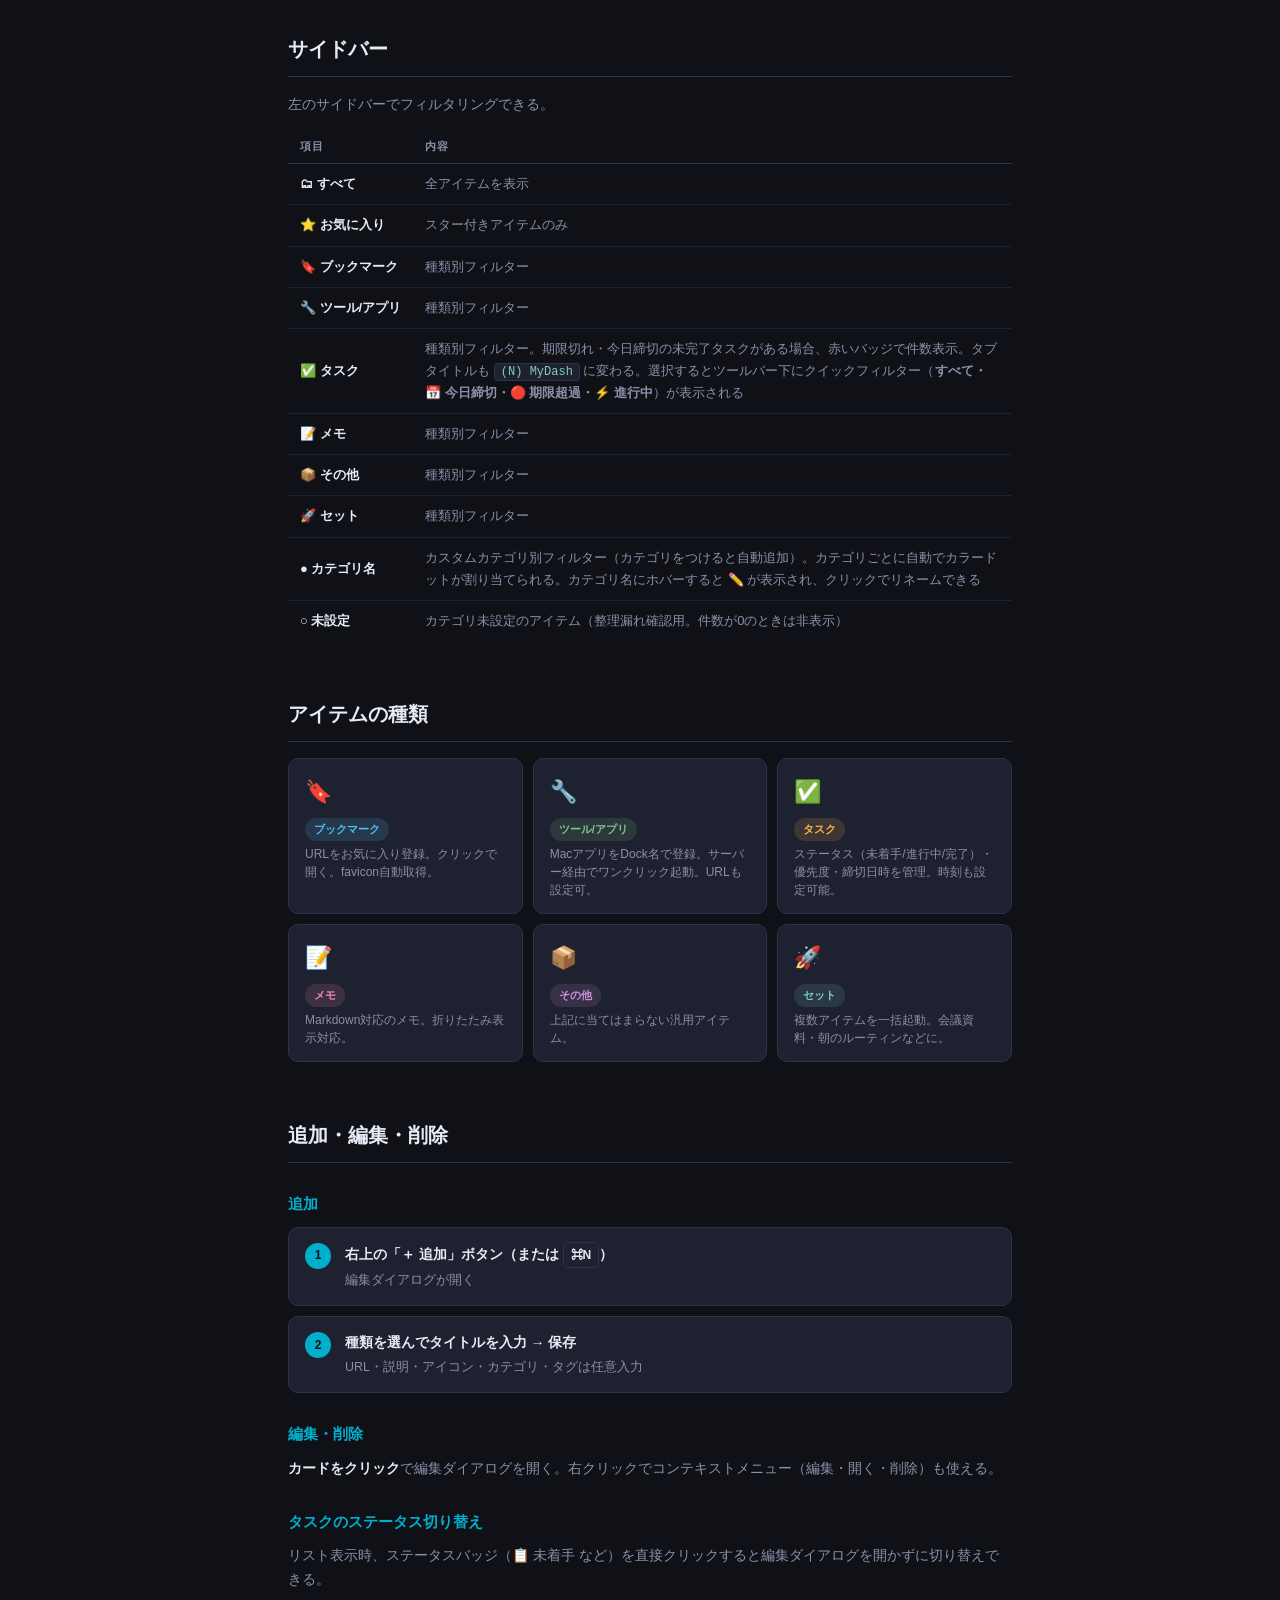
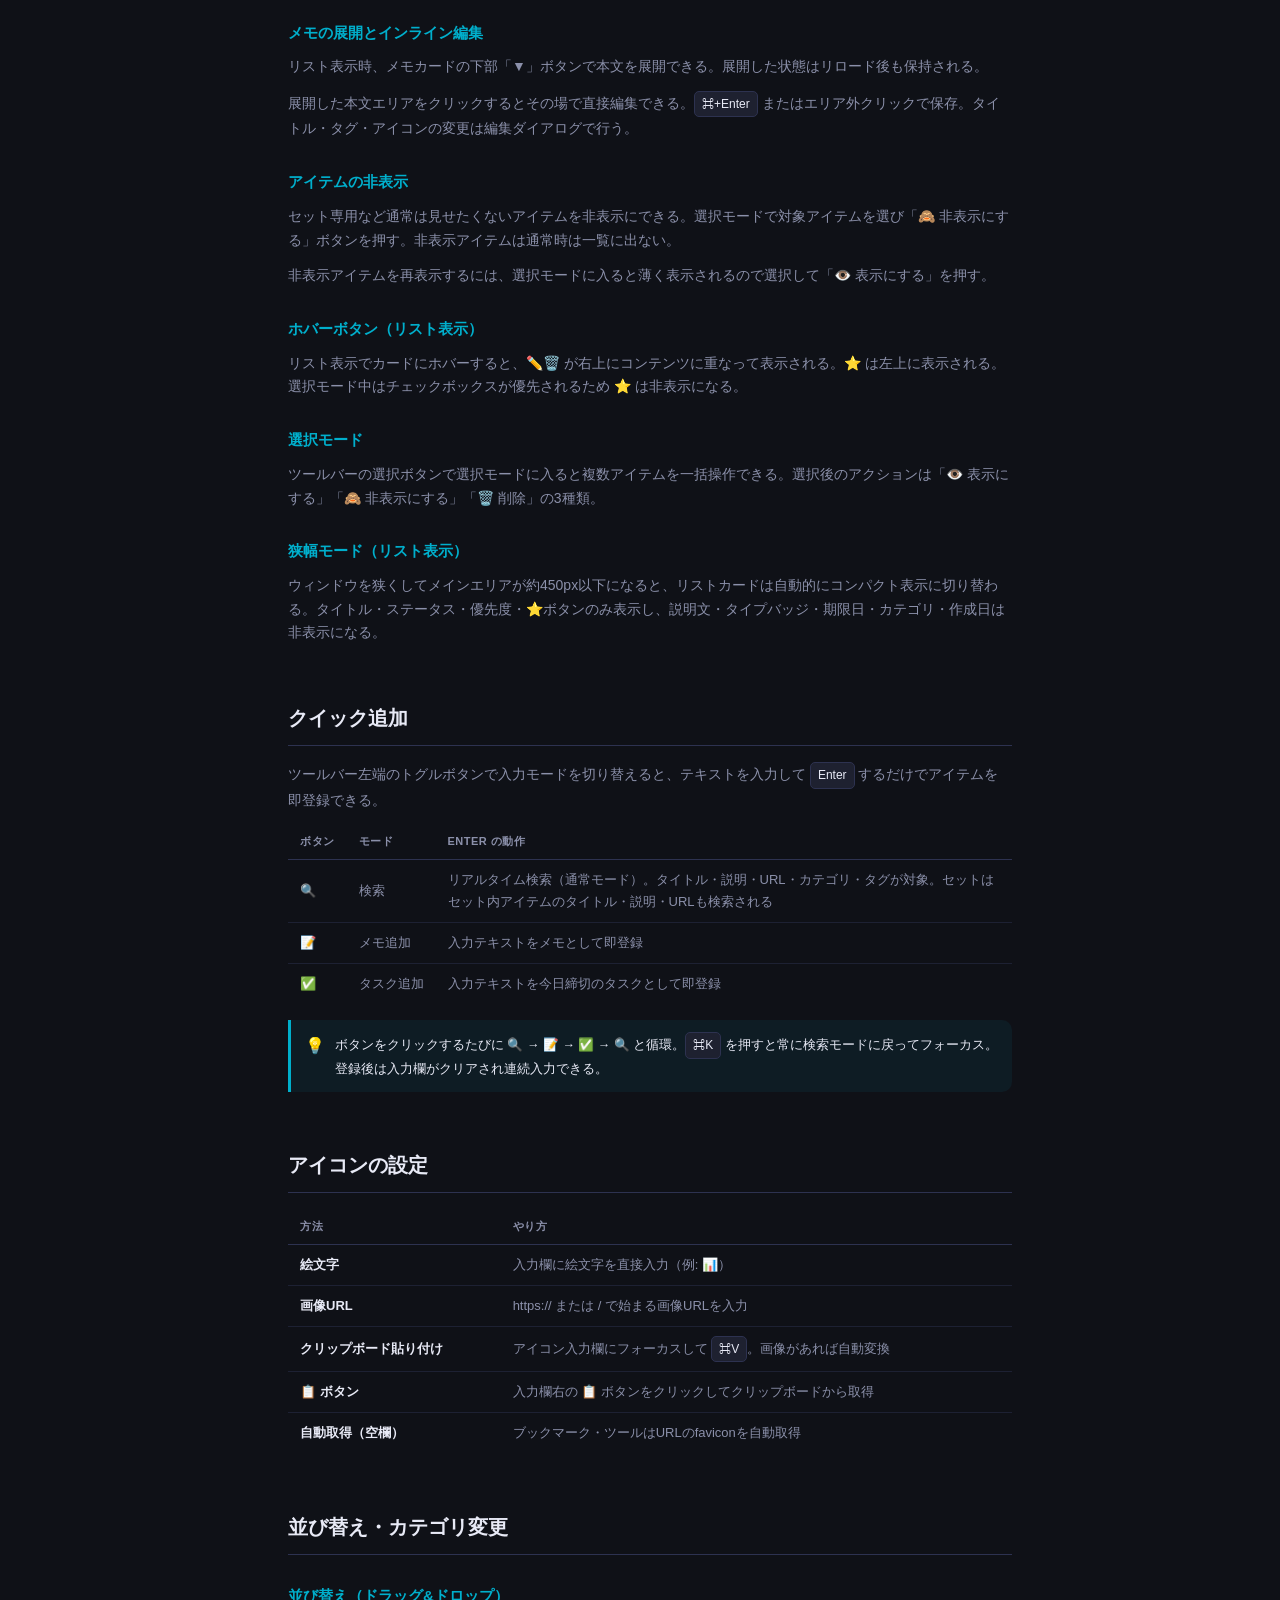
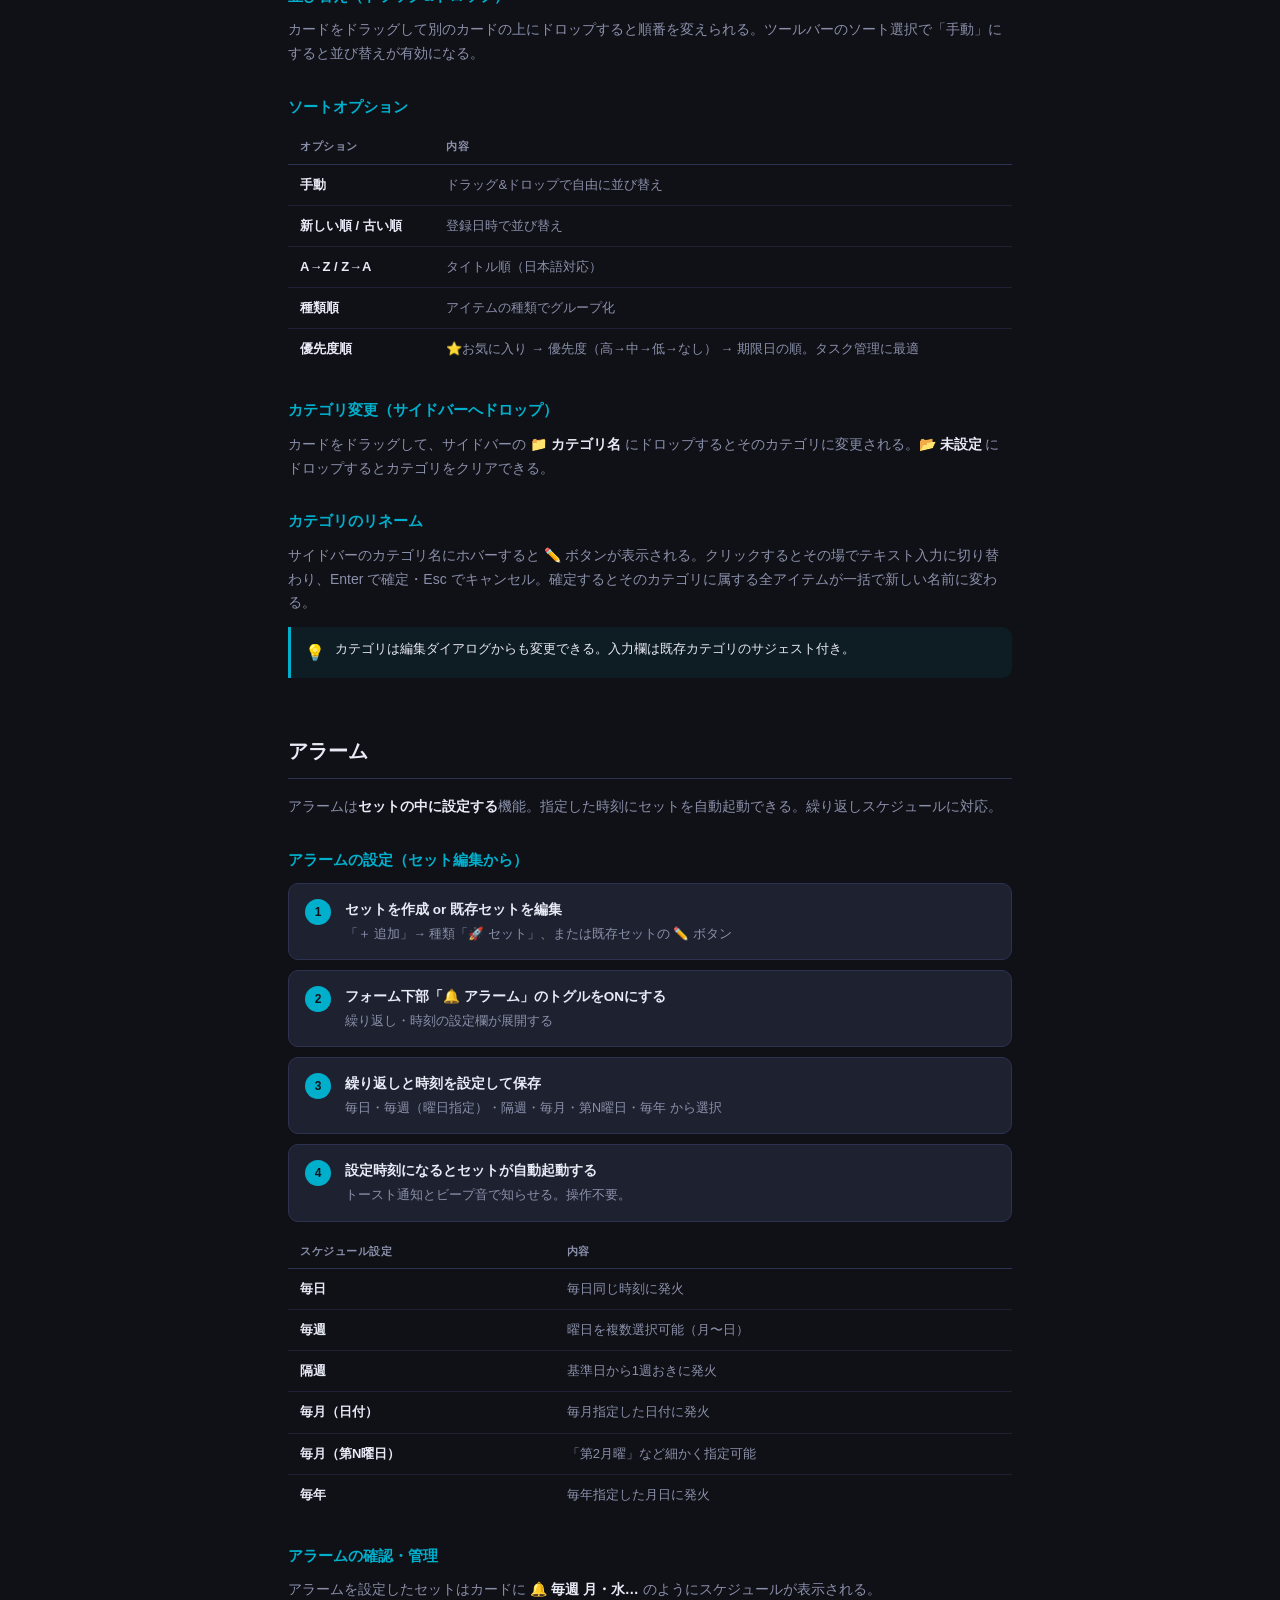
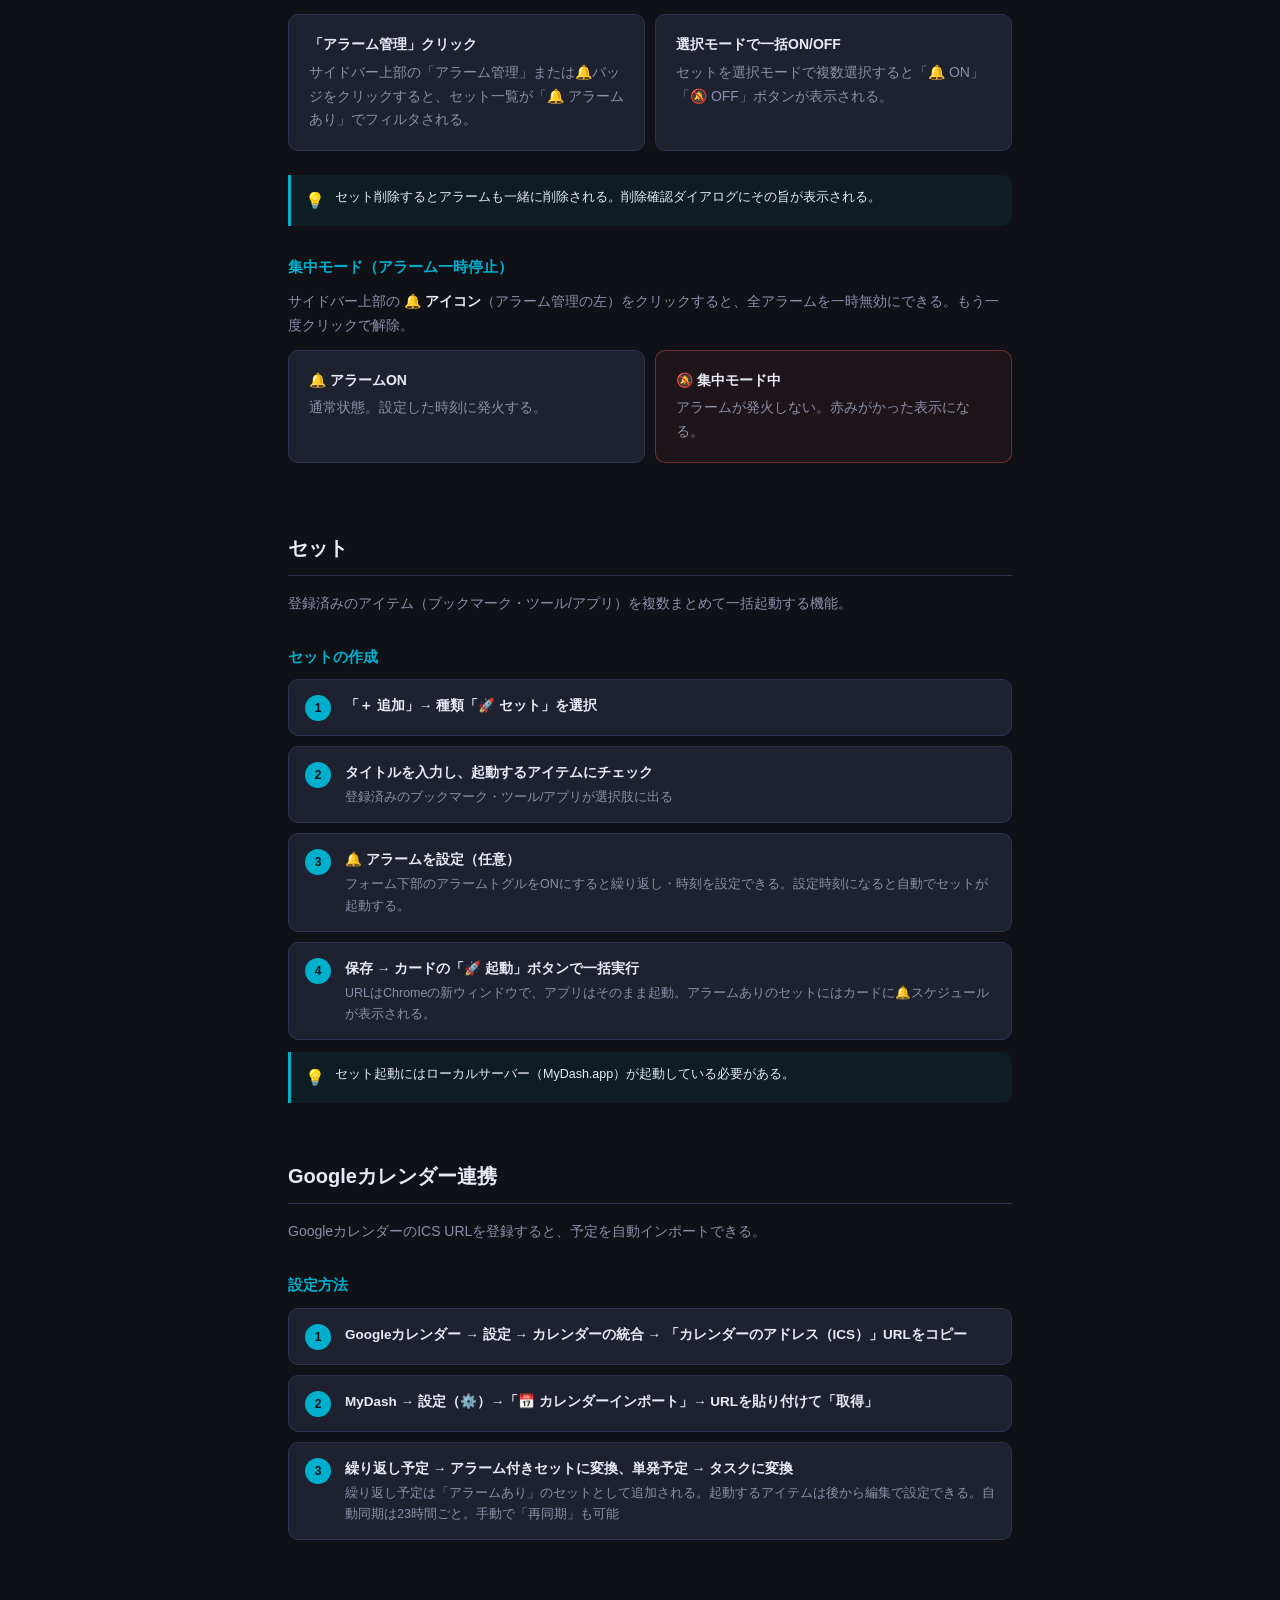
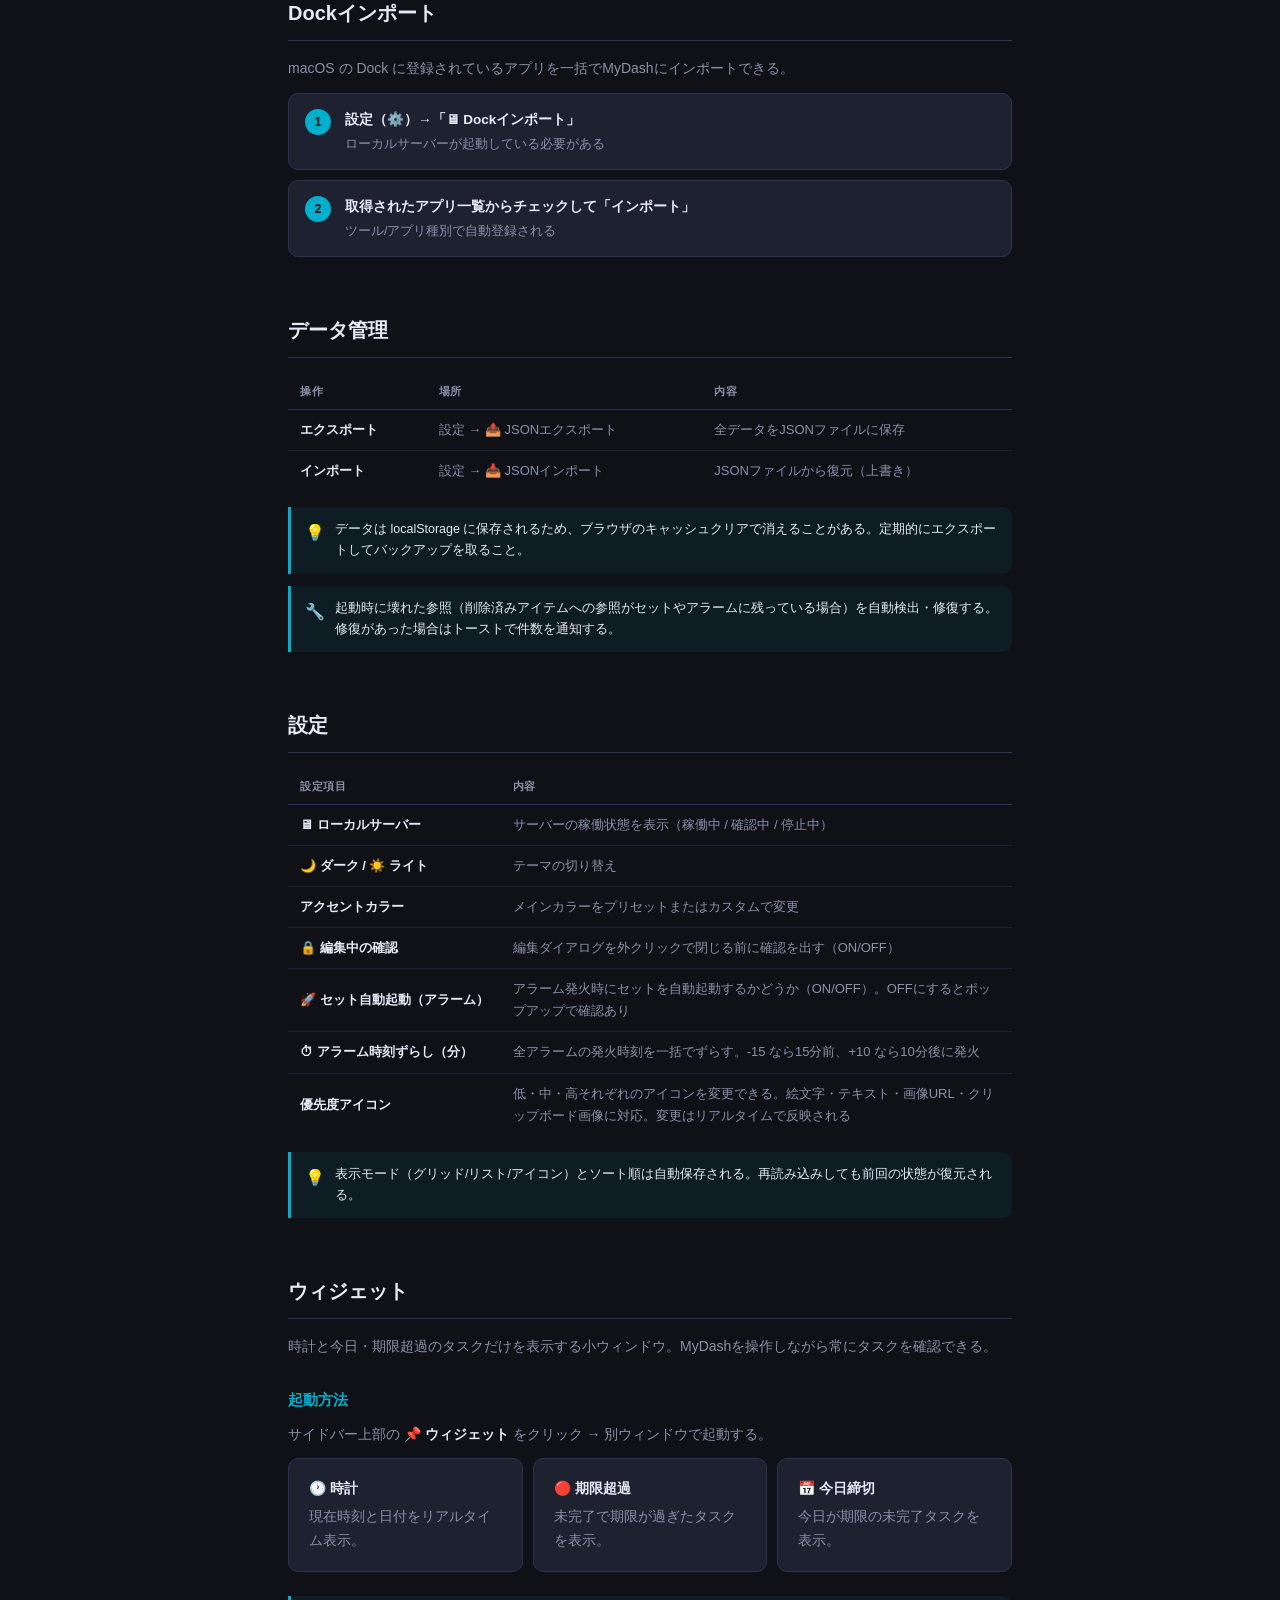
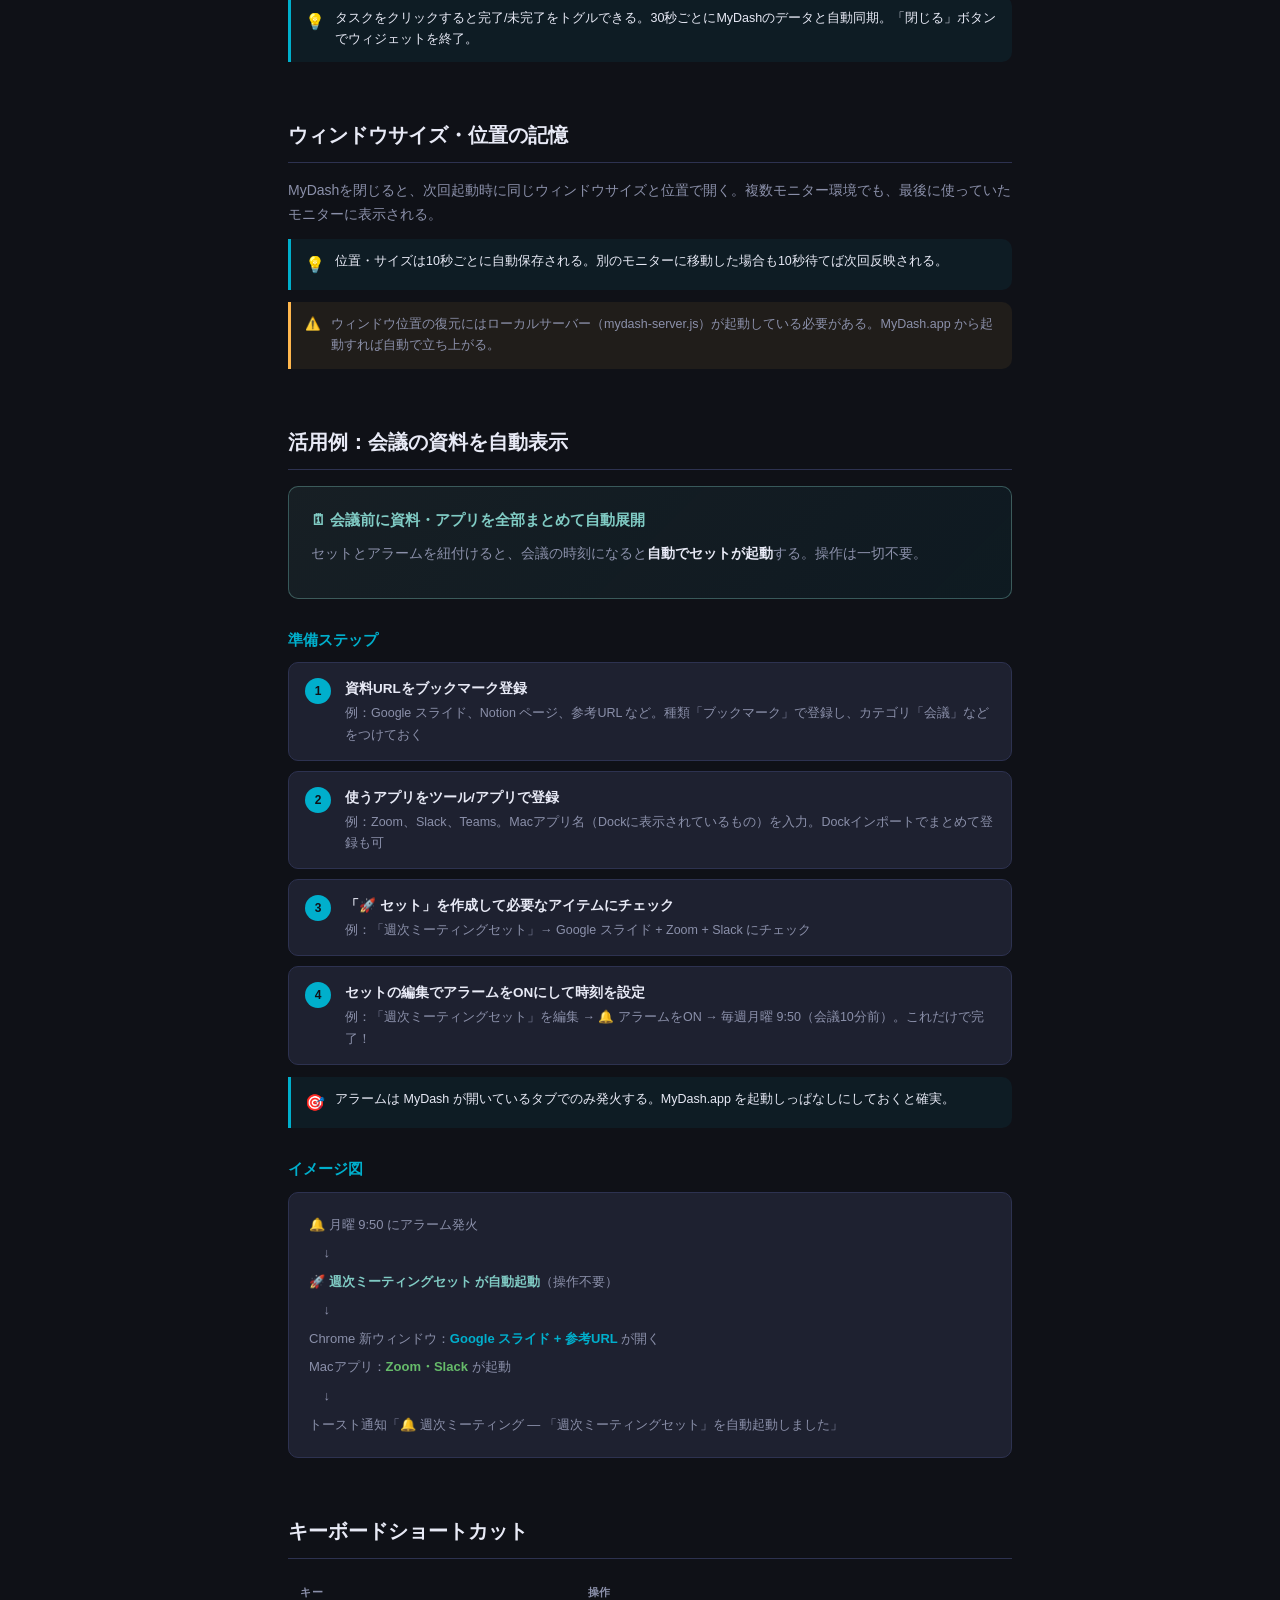
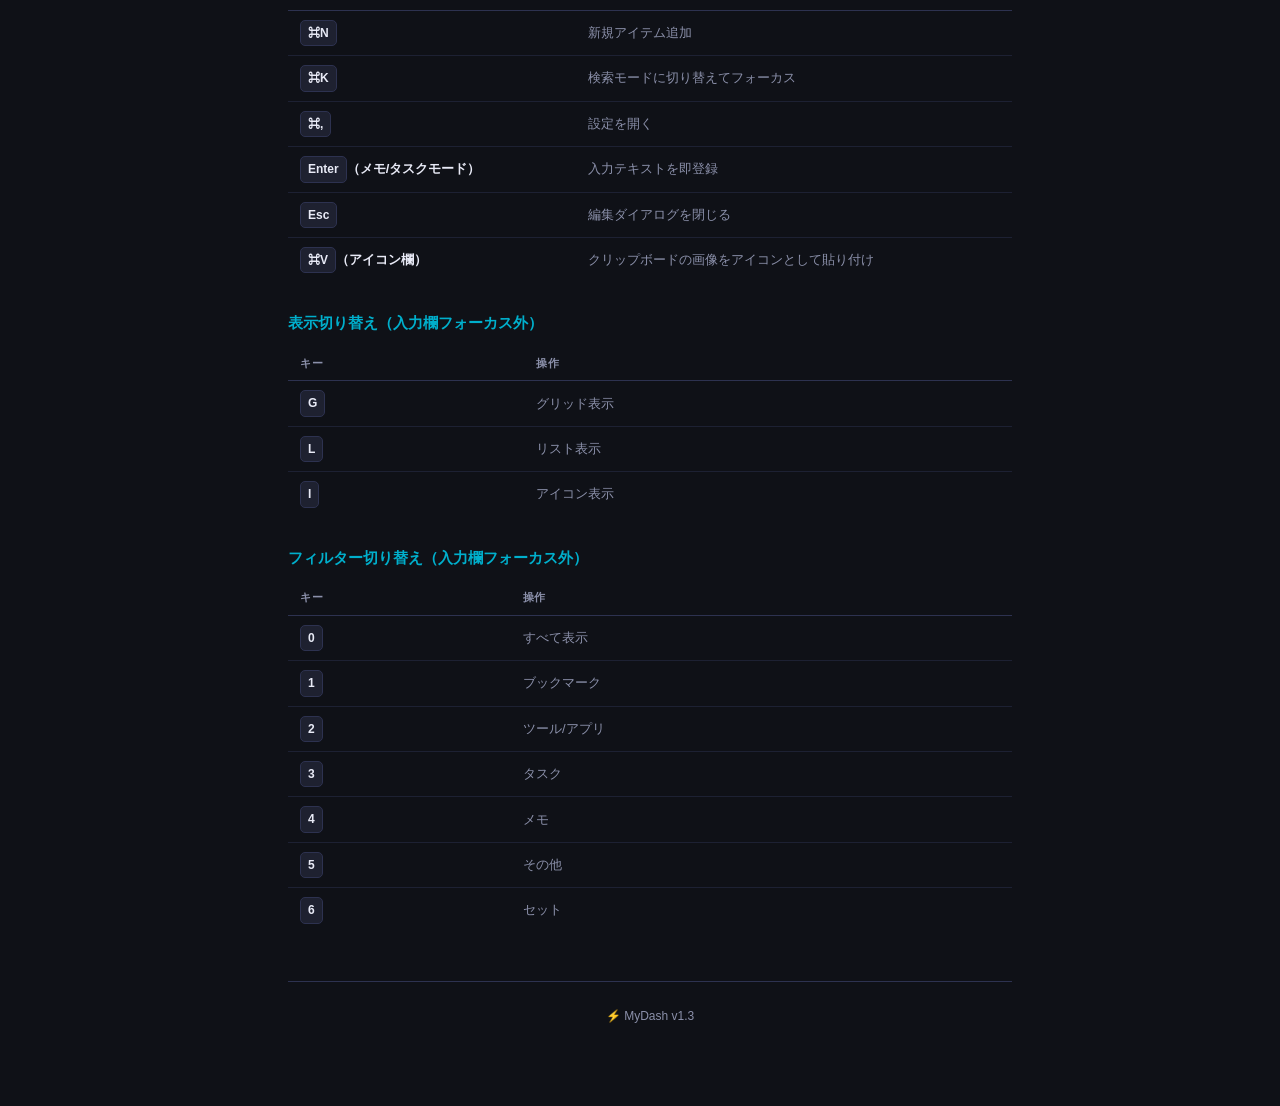
==== commit b81f9ed6: "Add set alarms, shortcut URL feature, and Chrome tab group support - セットにアラームを統合（item.alarm）、アラーム管理U" ====
--- a/manual.html
+++ b/manual.html
@@ -454,35 +454,36 @@
 
   <!-- ── アラーム ── -->
   <h2 id="alarm">アラーム</h2>
-  <p>指定した時刻にポップアップ通知を出す機能。繰り返しスケジュールに対応。セットと紐付けると発火時に自動起動できる。</p>
-
-  <h3>アラームの追加</h3>
+  <p>アラームは<strong>セットの中に設定する</strong>機能。指定した時刻にセットを自動起動できる。繰り返しスケジュールに対応。</p>
+
+  <h3>アラームの設定（セット編集から）</h3>
   <div class="steps">
     <div class="step">
       <div class="step-num">1</div>
       <div class="step-body">
-        <strong>サイドバー上部「🔔 アラーム管理」をクリック</strong>
+        <strong>セットを作成 or 既存セットを編集</strong>
+        <p>「＋ 追加」→ 種類「🚀 セット」、または既存セットの ✏️ ボタン</p>
       </div>
     </div>
     <div class="step">
       <div class="step-num">2</div>
       <div class="step-body">
-        <strong>「＋ 追加」→ 名前・時刻・繰り返しを設定</strong>
-        <p>毎日・毎週・隔週・毎月・毎年 を選べる</p>
+        <strong>フォーム下部「🔔 アラーム」のトグルをONにする</strong>
+        <p>繰り返し・時刻の設定欄が展開する</p>
       </div>
     </div>
     <div class="step">
       <div class="step-num">3</div>
       <div class="step-body">
-        <strong>アクションで「セットを起動」を選択（任意）</strong>
-        <p>セットを紐付けると発火時に自動でセットが起動する。操作不要。</p>
+        <strong>繰り返しと時刻を設定して保存</strong>
+        <p>毎日・毎週（曜日指定）・隔週・毎月・第N曜日・毎年 から選択</p>
       </div>
     </div>
     <div class="step">
       <div class="step-num">4</div>
       <div class="step-body">
-        <strong>発火するとトースト通知 or ポップアップが表示される</strong>
-        <p>セット紐付きはトーストのみで自動起動。URLアクションはポップアップで確認あり。ポップアップには「⏰ 5分後」スヌーズボタンあり。</p>
+        <strong>設定時刻になるとセットが自動起動する</strong>
+        <p>トースト通知とビープ音で知らせる。操作不要。</p>
       </div>
     </div>
   </div>
@@ -497,9 +498,22 @@
     <tr><td>毎年</td><td>毎年指定した月日に発火</td></tr>
   </table>
 
-  <div class="tip">
-    <span class="tip-icon">💡</span>
-    <span>アラーム一覧でセット紐付き済みのものは「🚀 自動起動: セット名」と表示される。▶ボタンで手動即時起動も可能。</span>
+  <h3>アラームの確認・管理</h3>
+  <p>アラームを設定したセットはカードに <strong>🔔 毎週 月・水…</strong> のようにスケジュールが表示される。</p>
+  <div class="card-grid" style="grid-template-columns:1fr 1fr">
+    <div class="card">
+      <strong>「アラーム管理」クリック</strong>
+      <p style="margin:4px 0 0">サイドバー上部の「アラーム管理」または🔔バッジをクリックすると、セット一覧が「🔔 アラームあり」でフィルタされる。</p>
+    </div>
+    <div class="card">
+      <strong>選択モードで一括ON/OFF</strong>
+      <p style="margin:4px 0 0">セットを選択モードで複数選択すると「🔔 ON」「🔕 OFF」ボタンが表示される。</p>
+    </div>
+  </div>
+
+  <div class="tip">
+    <span class="tip-icon">💡</span>
+    <span>セット削除するとアラームも一緒に削除される。削除確認ダイアログにその旨が表示される。</span>
   </div>
 
   <h3>集中モード（アラーム一時停止）</h3>
@@ -531,8 +545,15 @@
     <div class="step">
       <div class="step-num">3</div>
       <div class="step-body">
+        <strong>🔔 アラームを設定（任意）</strong>
+        <p>フォーム下部のアラームトグルをONにすると繰り返し・時刻を設定できる。設定時刻になると自動でセットが起動する。</p>
+      </div>
+    </div>
+    <div class="step">
+      <div class="step-num">4</div>
+      <div class="step-body">
         <strong>保存 → カードの「🚀 起動」ボタンで一括実行</strong>
-        <p>URLはChromeの新ウィンドウで、アプリはそのまま起動</p>
+        <p>URLはChromeの新ウィンドウで、アプリはそのまま起動。アラームありのセットにはカードに🔔スケジュールが表示される。</p>
       </div>
     </div>
   </div>
@@ -563,8 +584,8 @@
     <div class="step">
       <div class="step-num">3</div>
       <div class="step-body">
-        <strong>繰り返し予定 → アラームに変換、単発予定 → タスクに変換</strong>
-        <p>自動同期は23時間ごと。手動で「再同期」も可能</p>
+        <strong>繰り返し予定 → アラーム付きセットに変換、単発予定 → タスクに変換</strong>
+        <p>繰り返し予定は「アラームあり」のセットとして追加される。起動するアイテムは後から編集で設定できる。自動同期は23時間ごと。手動で「再同期」も可能</p>
       </div>
     </div>
   </div>
@@ -686,8 +707,8 @@
     <div class="step">
       <div class="step-num">4</div>
       <div class="step-body">
-        <strong>「🔔 アラーム管理」でアラームを作成し、アクションで「セットを起動」を選択</strong>
-        <p>例：毎週月曜 9:50（会議10分前）・アクション → 週次ミーティングセット。これだけで完了！</p>
+        <strong>セットの編集でアラームをONにして時刻を設定</strong>
+        <p>例：「週次ミーティングセット」を編集 → 🔔 アラームをON → 毎週月曜 9:50（会議10分前）。これだけで完了！</p>
       </div>
     </div>
   </div>
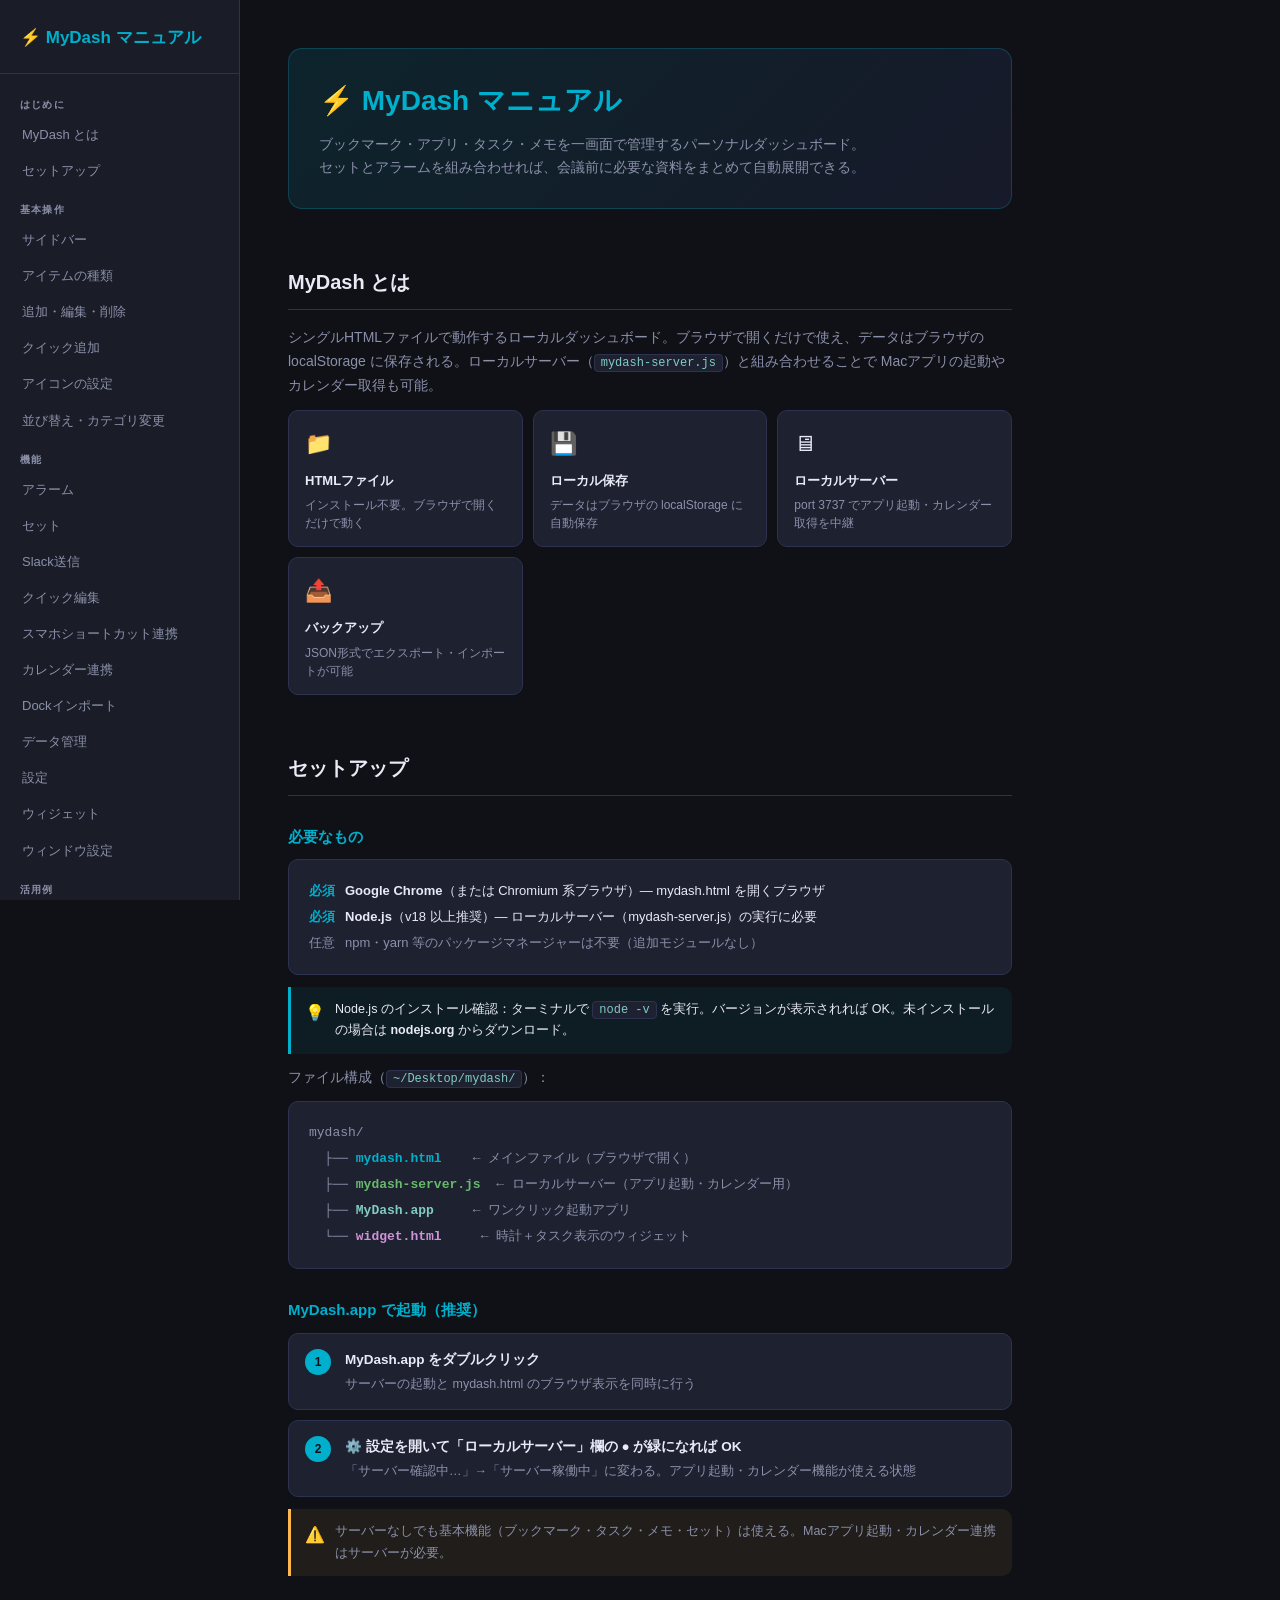
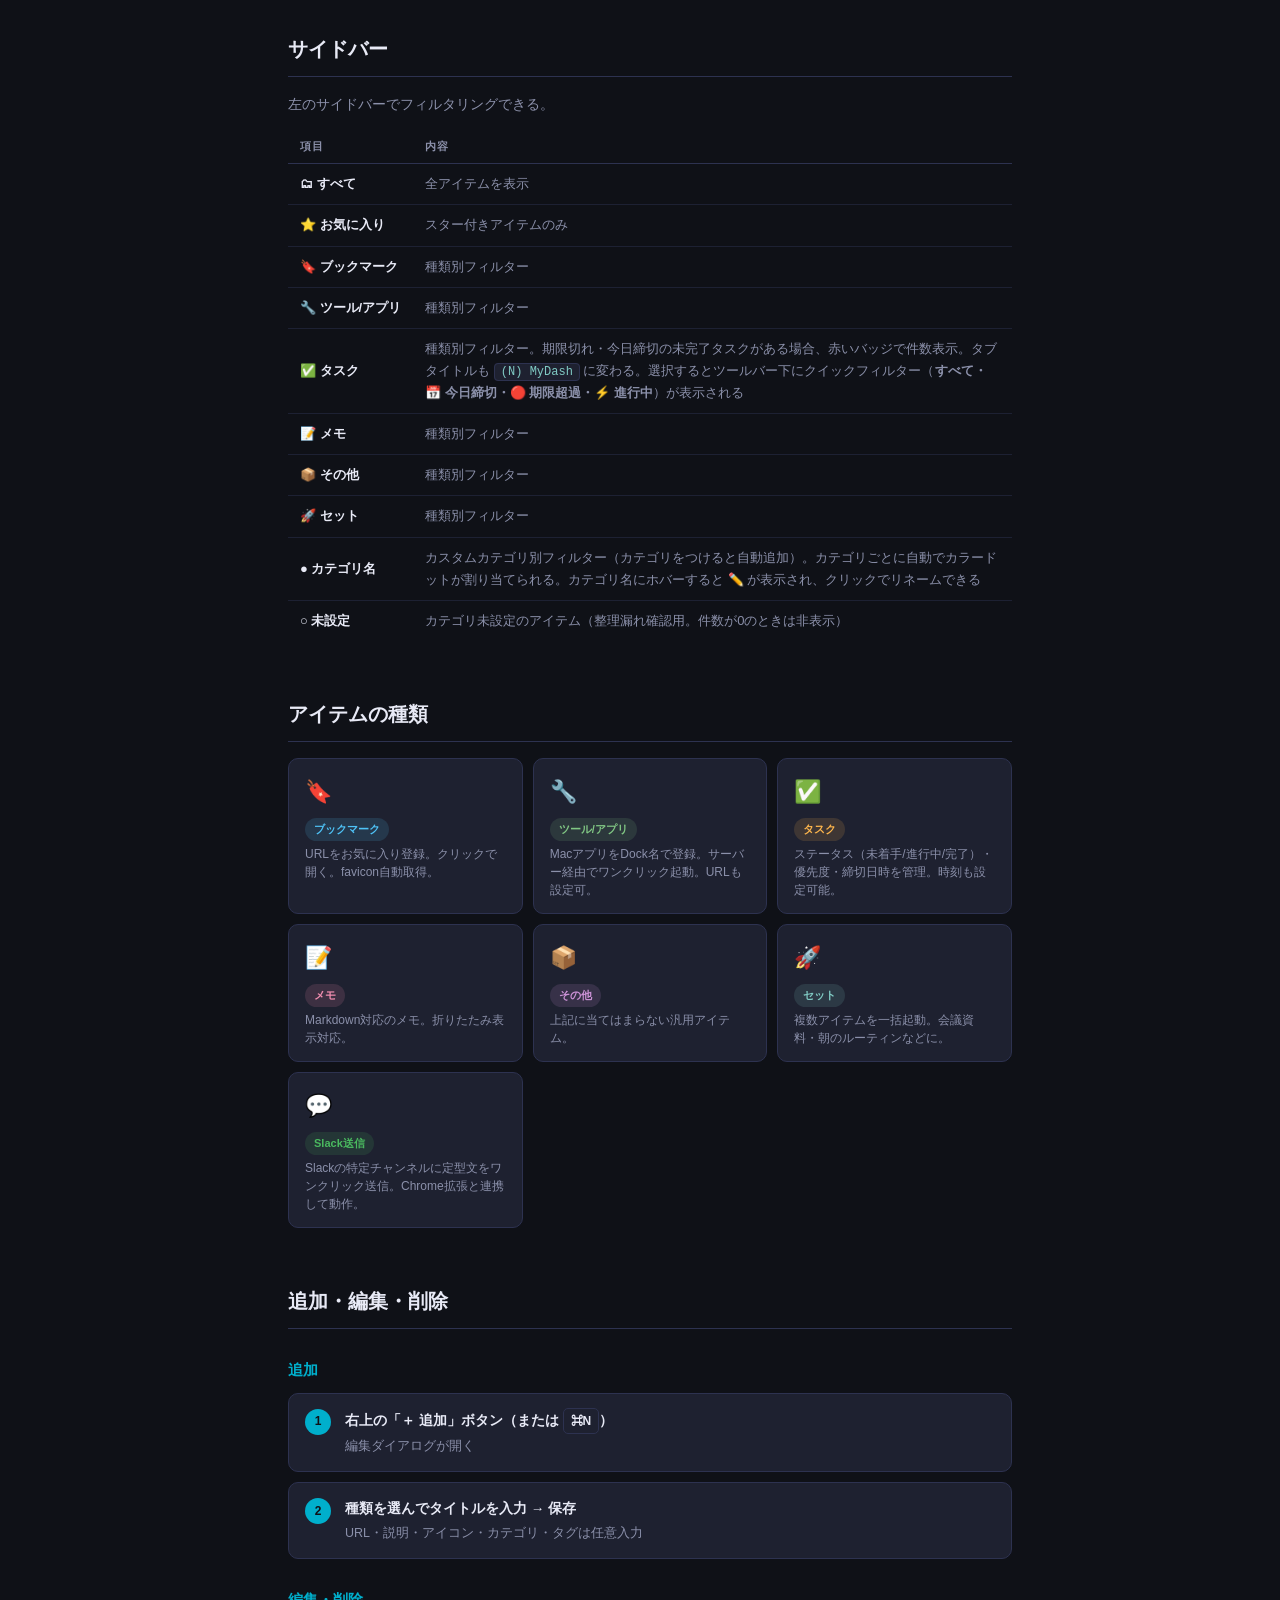
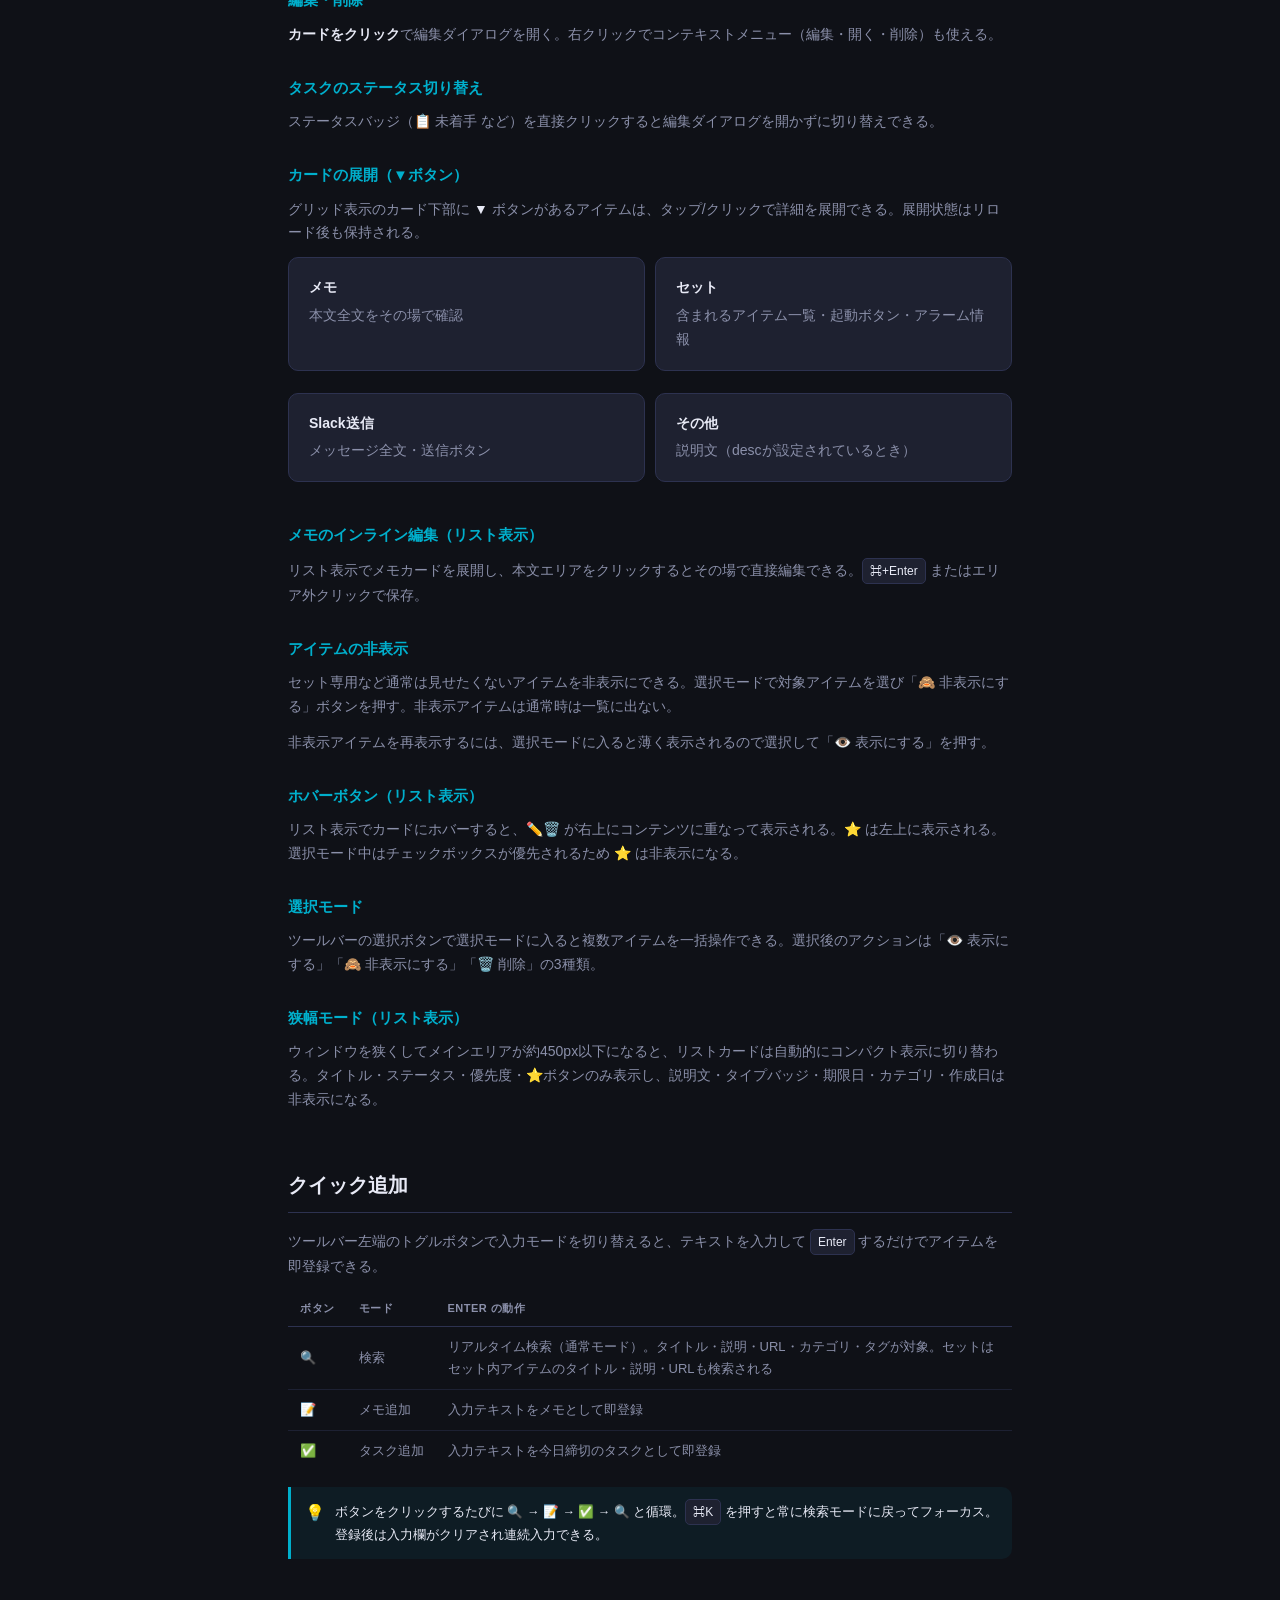
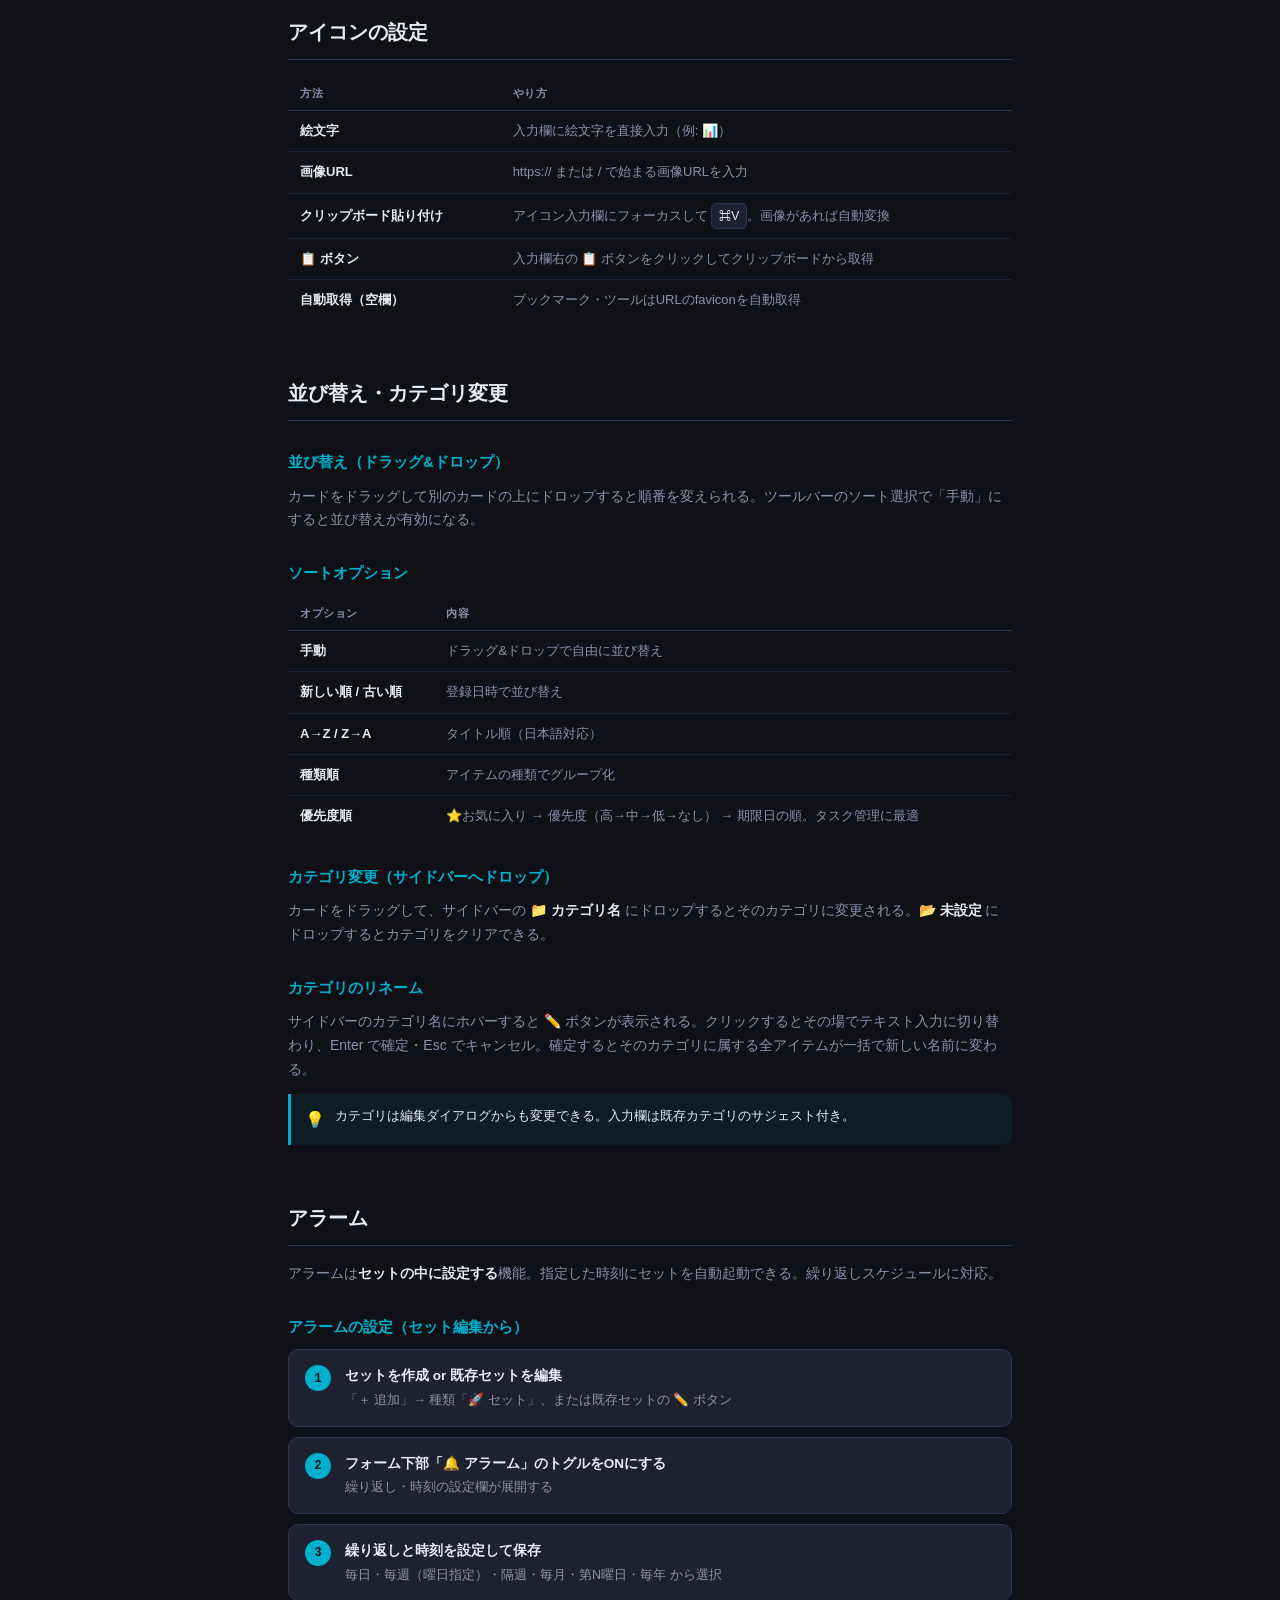
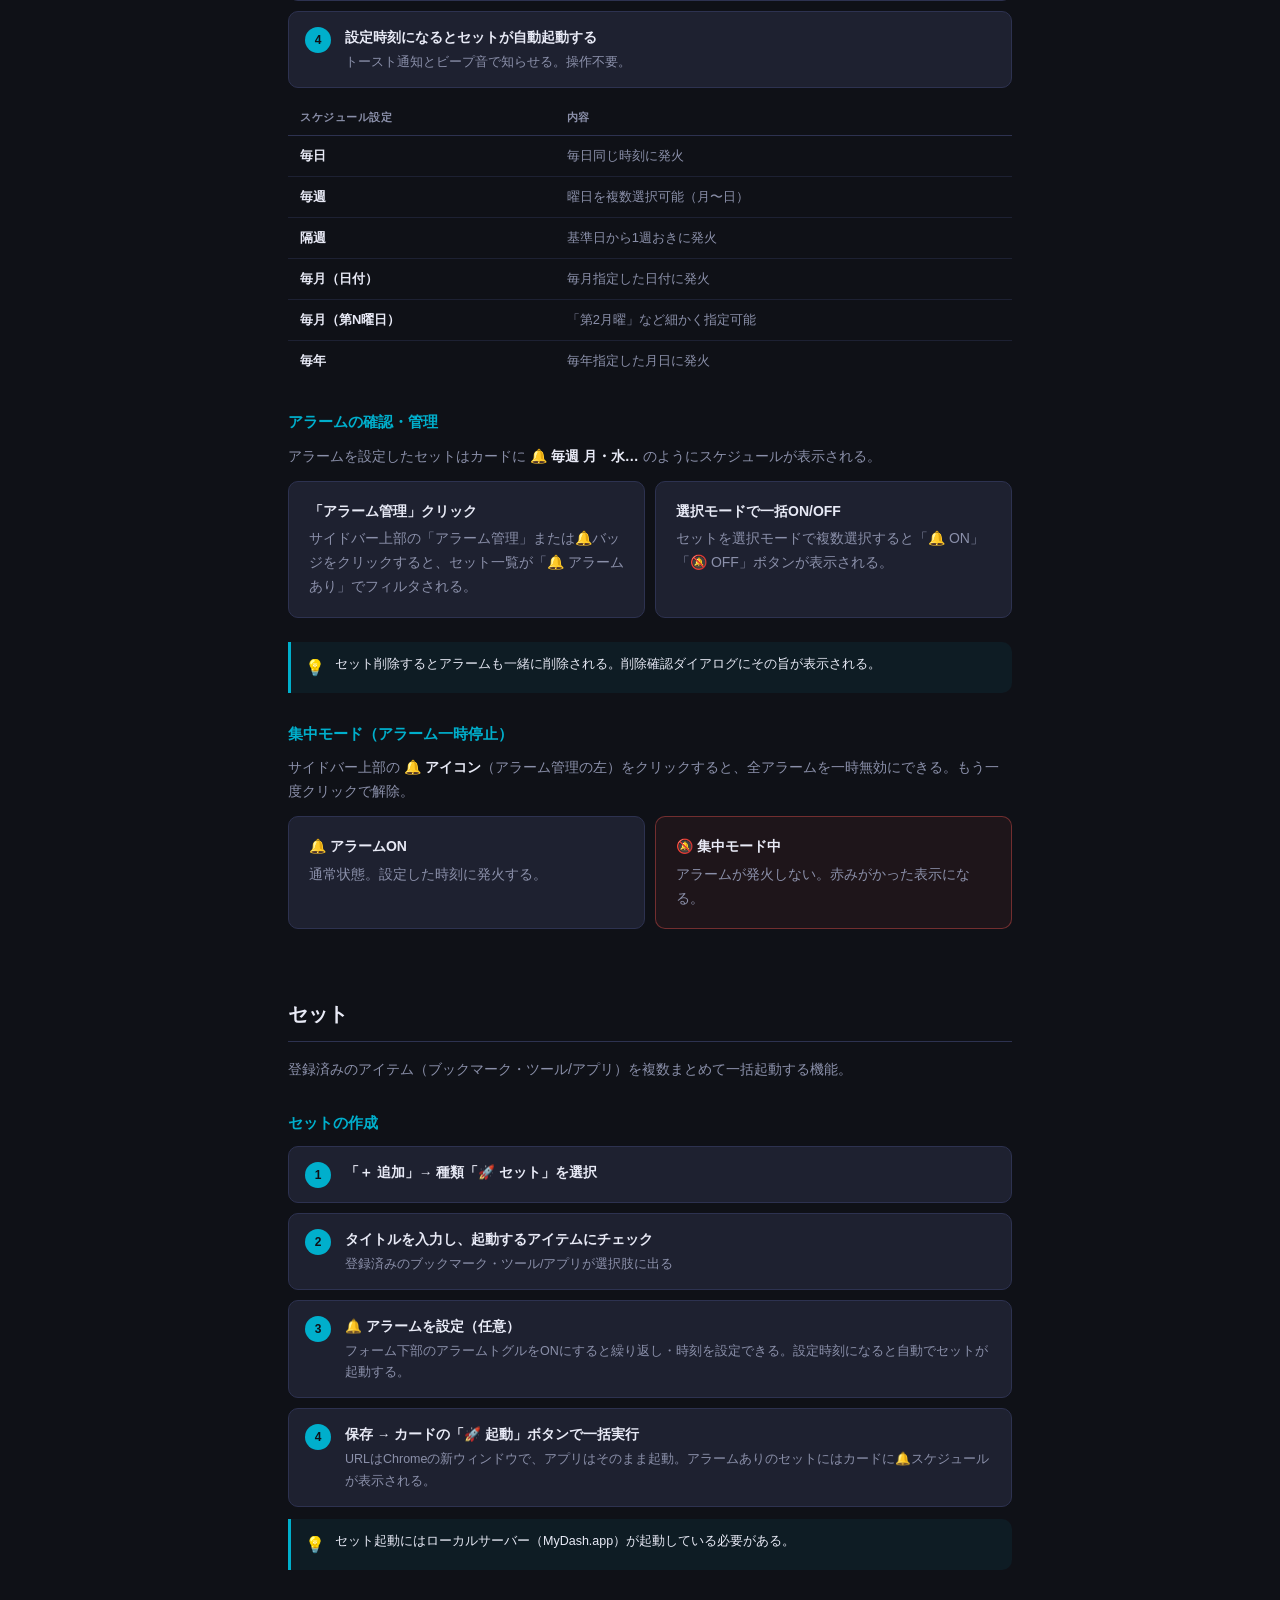
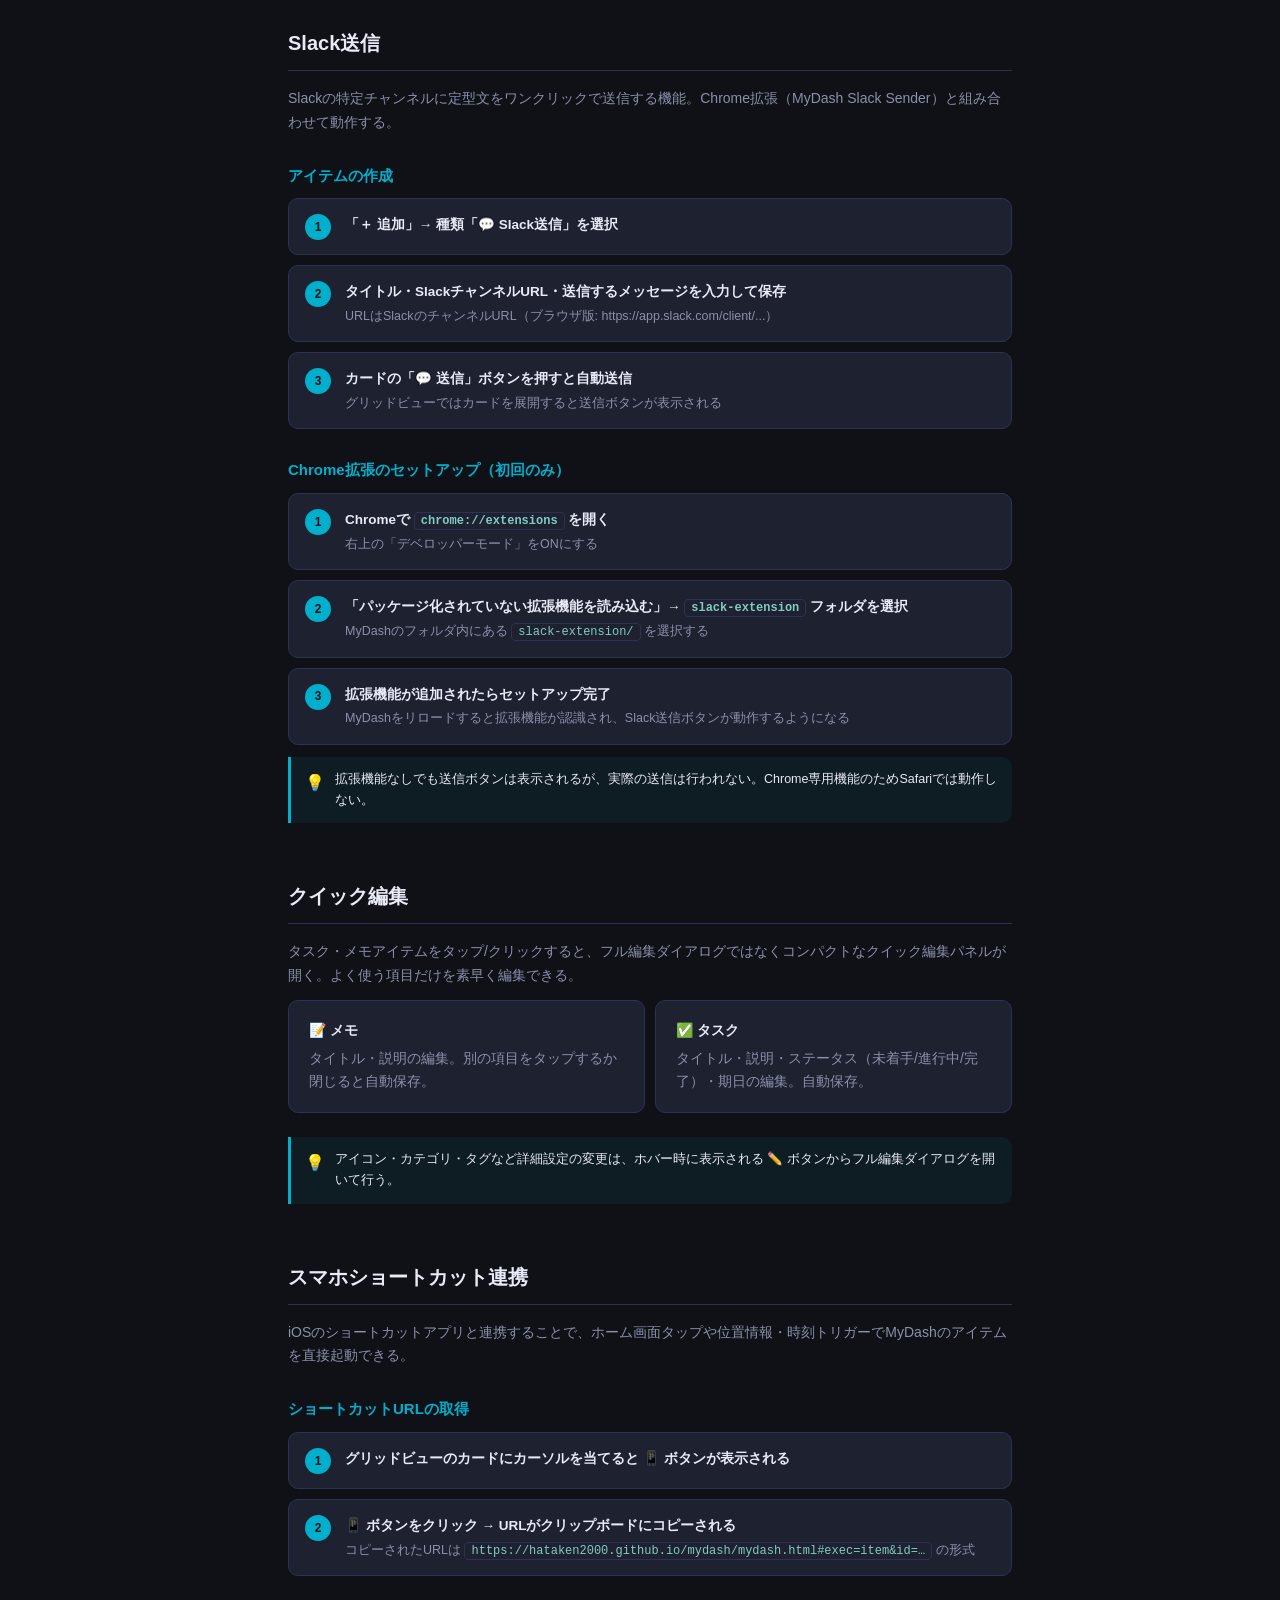
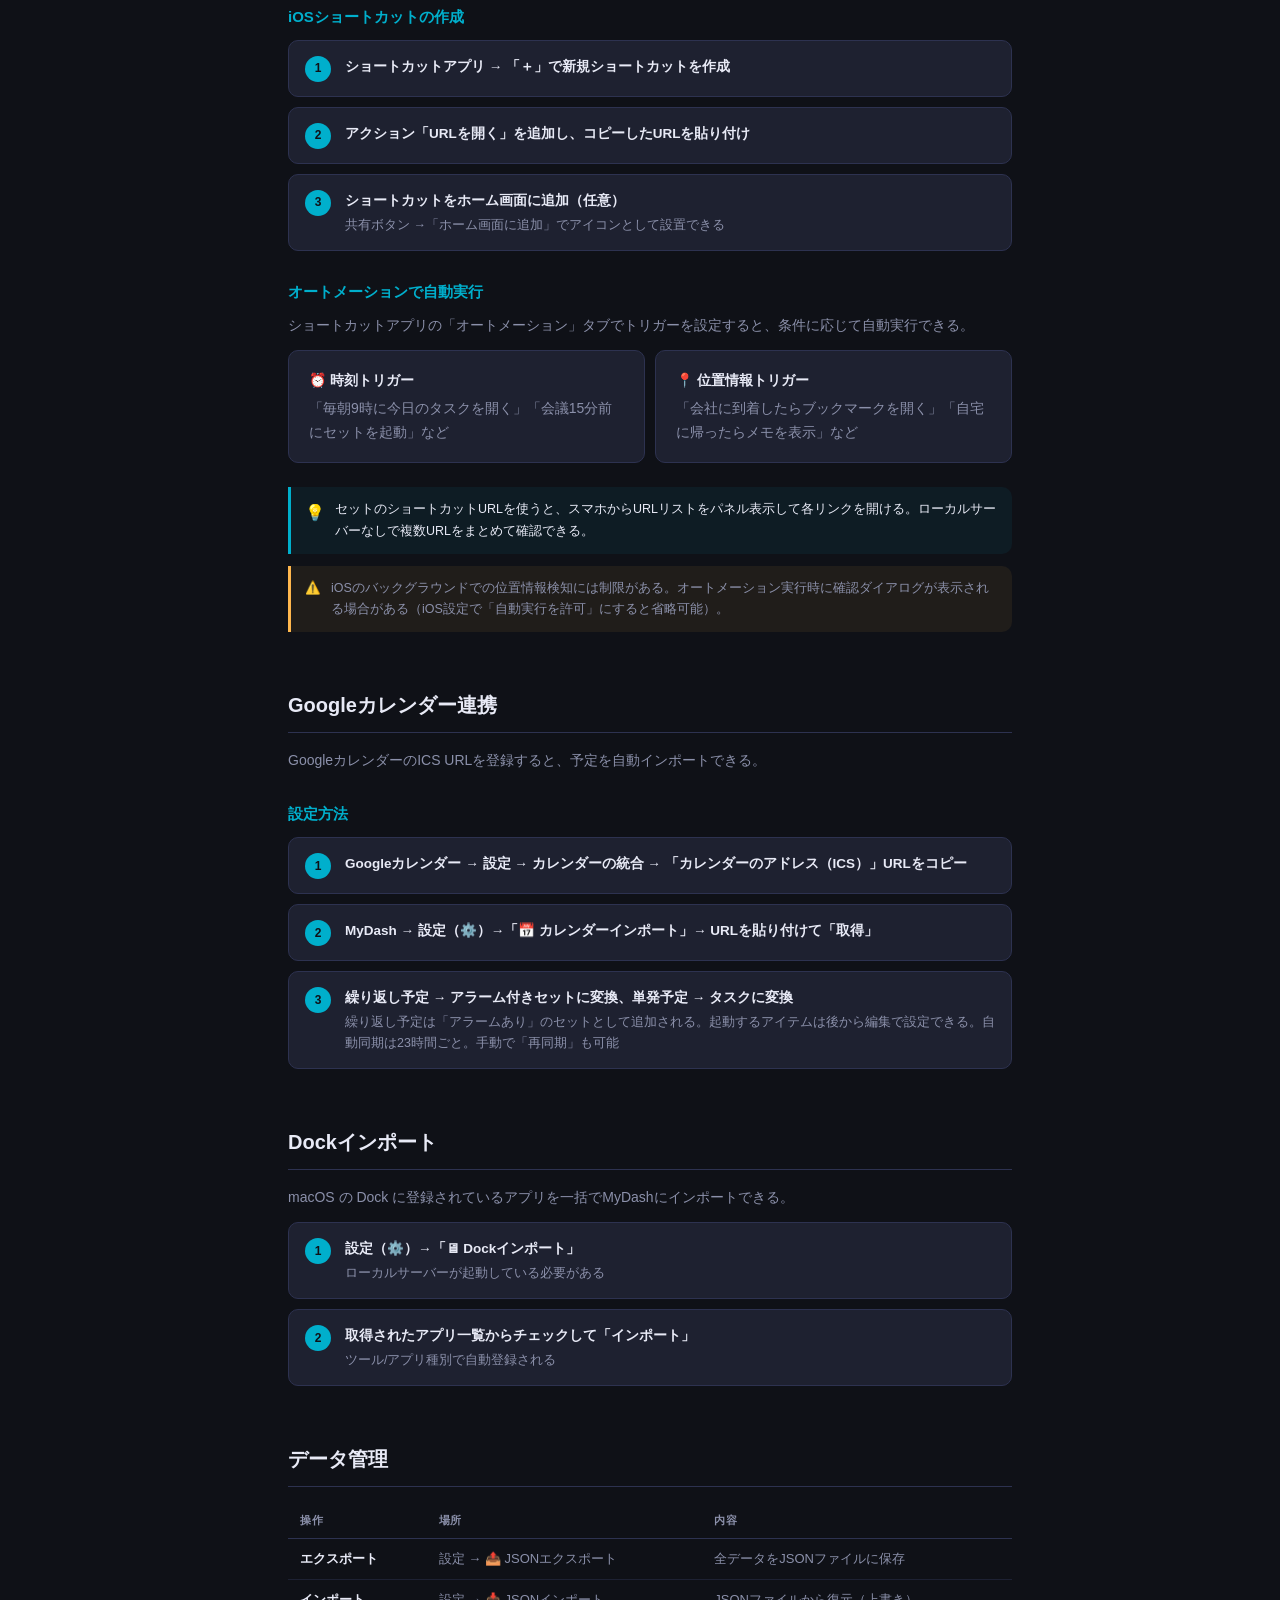
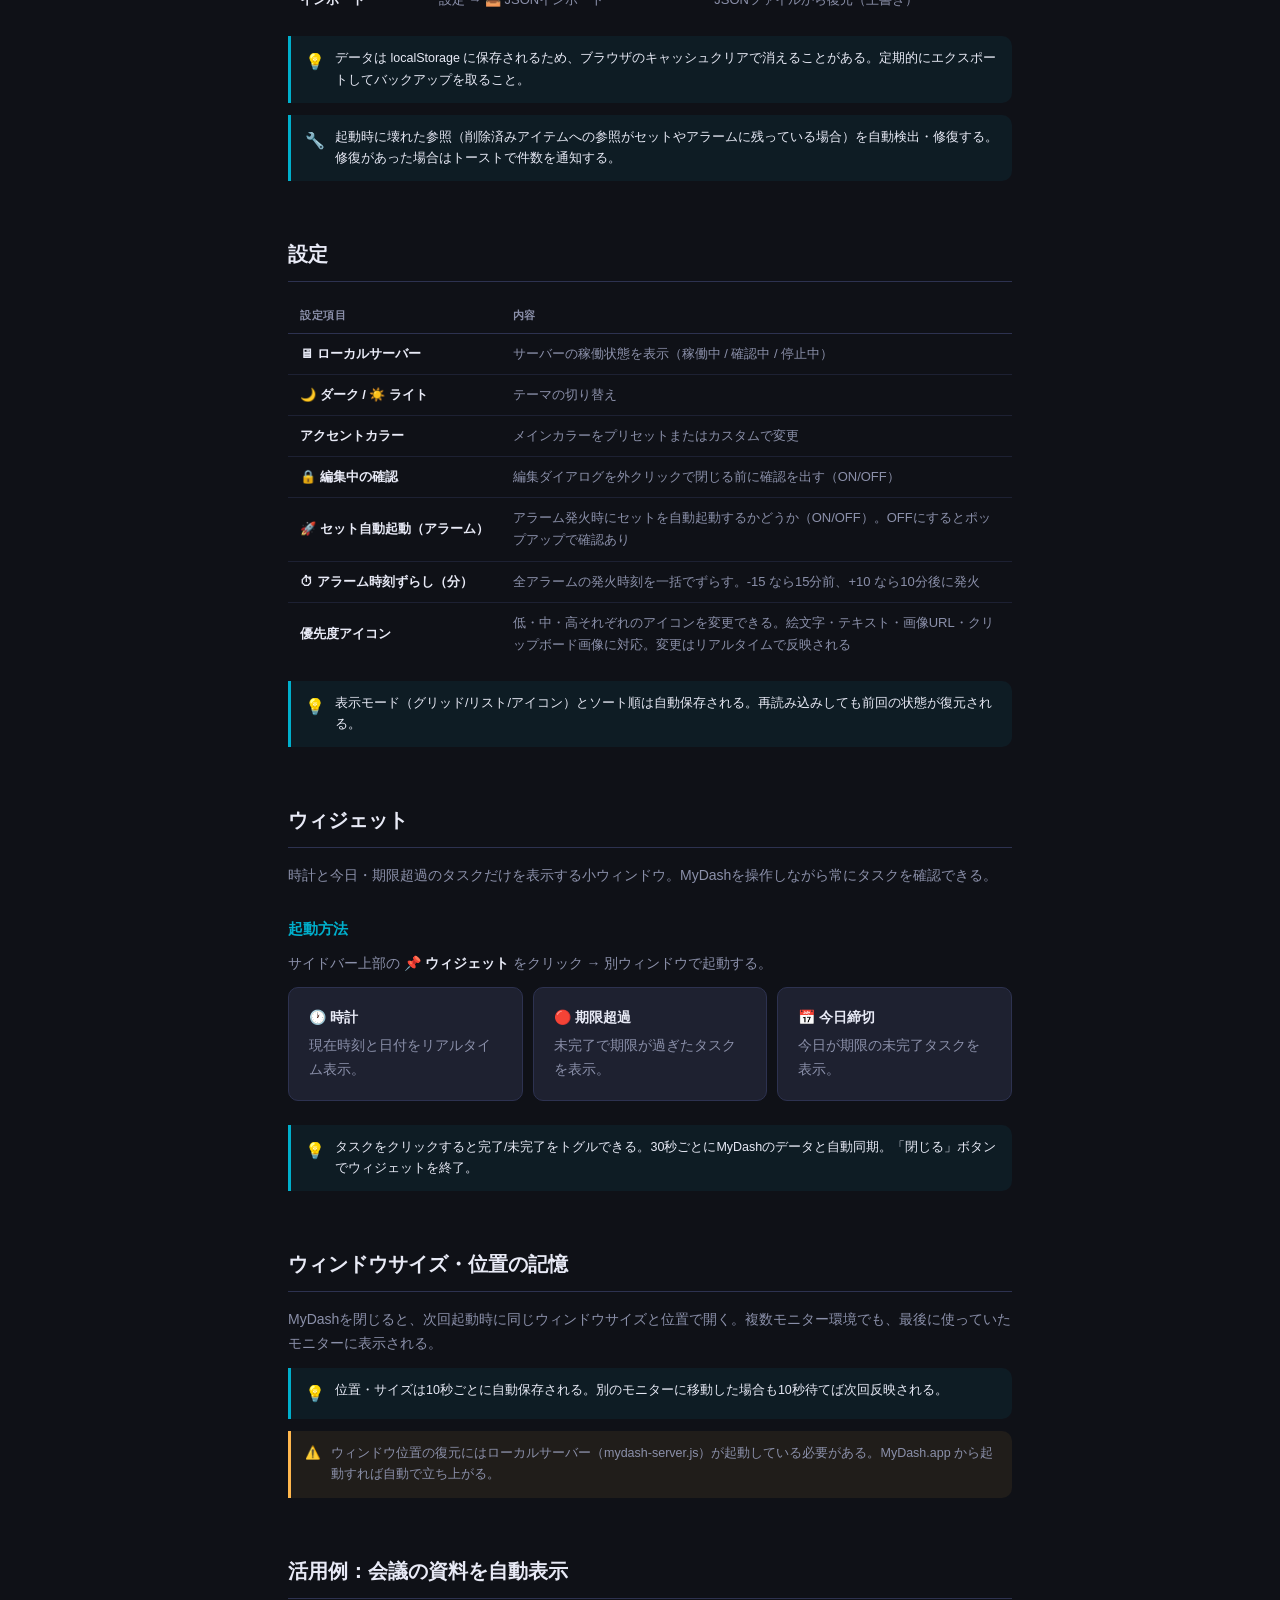
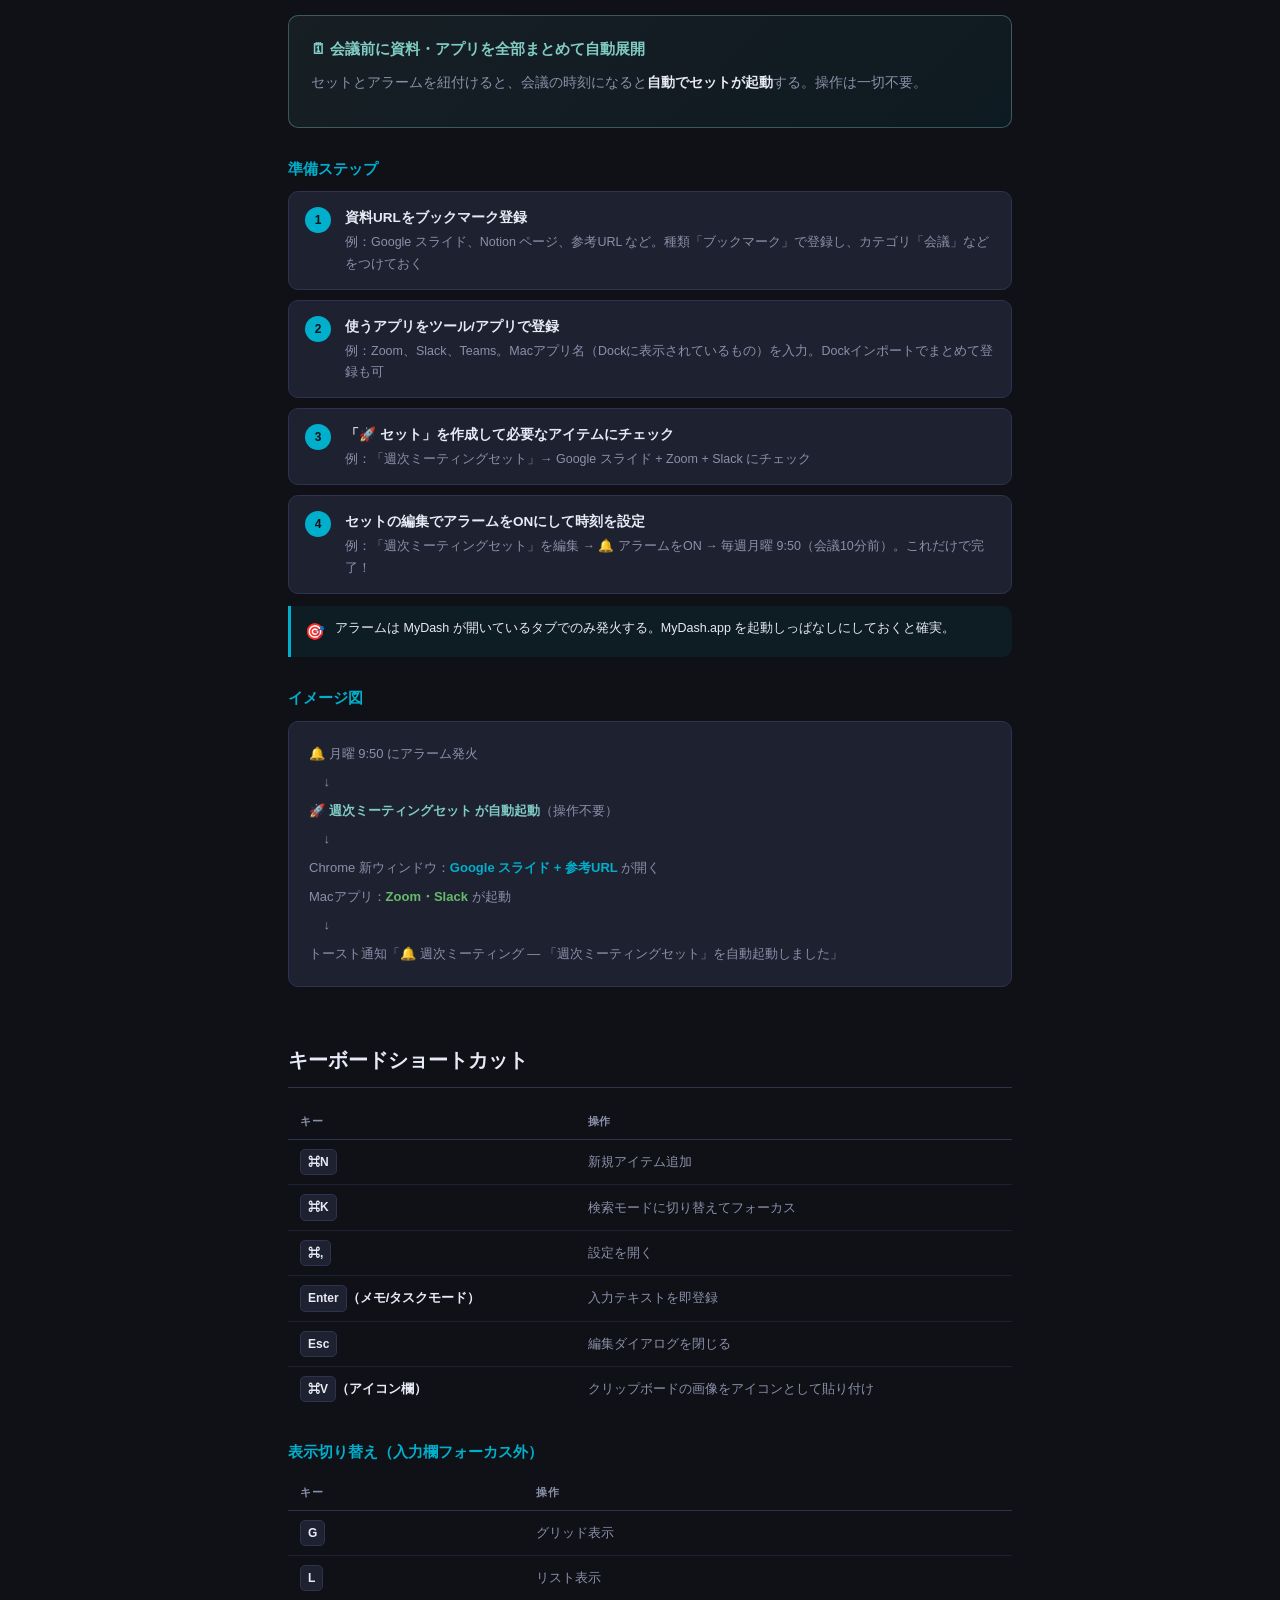
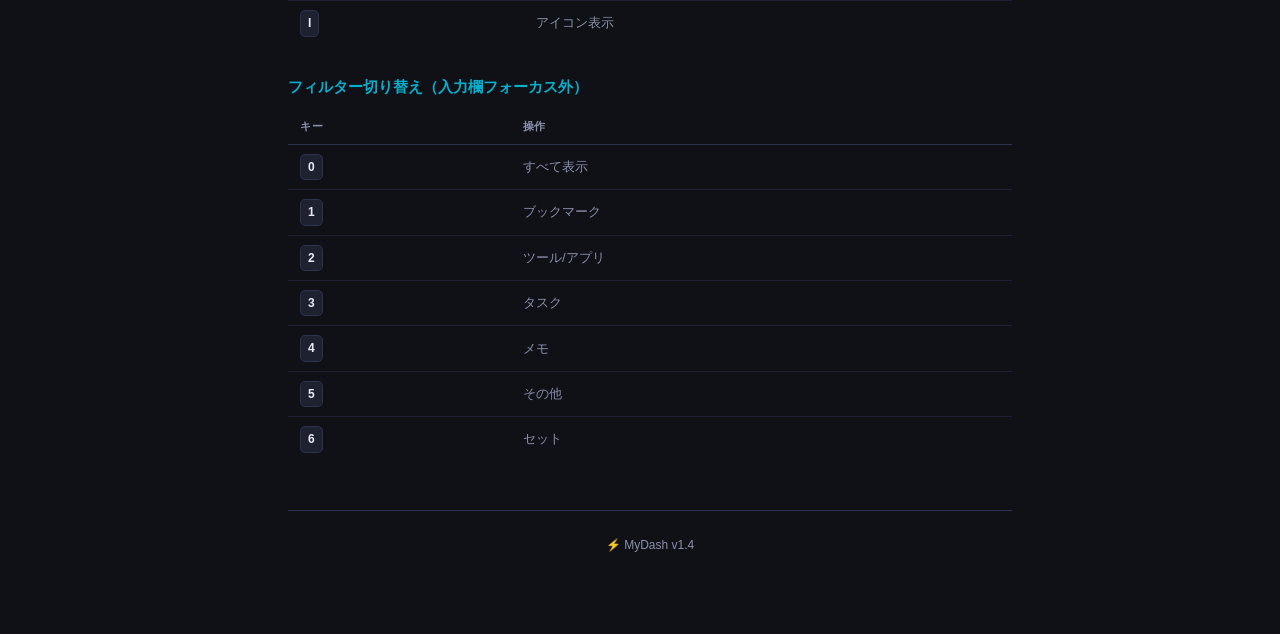
==== commit 469ea5ef: "Update manual: add Slack, quick edit, and iOS shortcut sections - Add Slack送信 type card and full set" ====
--- a/manual.html
+++ b/manual.html
@@ -209,6 +209,9 @@
   <div class="toc-section">機能</div>
   <a href="#alarm">アラーム</a>
   <a href="#set">セット</a>
+  <a href="#slack">Slack送信</a>
+  <a href="#quickedit">クイック編集</a>
+  <a href="#shortcut-url">スマホショートカット連携</a>
   <a href="#calendar">カレンダー連携</a>
   <a href="#dock">Dockインポート</a>
   <a href="#data">データ管理</a>
@@ -353,6 +356,11 @@
       <div class="name"><span class="badge badge-set">セット</span></div>
       <div class="desc">複数アイテムを一括起動。会議資料・朝のルーティンなどに。</div>
     </div>
+    <div class="type-card">
+      <div class="icon">💬</div>
+      <div class="name"><span class="badge" style="background:rgba(74,185,95,0.14);color:#4ab95f">Slack送信</span></div>
+      <div class="desc">Slackの特定チャンネルに定型文をワンクリック送信。Chrome拡張と連携して動作。</div>
+    </div>
   </div>
 
   <!-- ── 追加・編集・削除 ── -->
@@ -380,11 +388,19 @@
   <p><strong>カードをクリック</strong>で編集ダイアログを開く。右クリックでコンテキストメニュー（編集・開く・削除）も使える。</p>
 
   <h3>タスクのステータス切り替え</h3>
-  <p>リスト表示時、ステータスバッジ（📋 未着手 など）を直接クリックすると編集ダイアログを開かずに切り替えできる。</p>
-
-  <h3>メモの展開とインライン編集</h3>
-  <p>リスト表示時、メモカードの下部「▼」ボタンで本文を展開できる。展開した状態はリロード後も保持される。</p>
-  <p>展開した本文エリアをクリックするとその場で直接編集できる。<kbd>⌘+Enter</kbd> またはエリア外クリックで保存。タイトル・タグ・アイコンの変更は編集ダイアログで行う。</p>
+  <p>ステータスバッジ（📋 未着手 など）を直接クリックすると編集ダイアログを開かずに切り替えできる。</p>
+
+  <h3>カードの展開（▼ボタン）</h3>
+  <p>グリッド表示のカード下部に <strong>▼</strong> ボタンがあるアイテムは、タップ/クリックで詳細を展開できる。展開状態はリロード後も保持される。</p>
+  <div class="card-grid" style="grid-template-columns:1fr 1fr">
+    <div class="card"><strong>メモ</strong><p style="margin:4px 0 0">本文全文をその場で確認</p></div>
+    <div class="card"><strong>セット</strong><p style="margin:4px 0 0">含まれるアイテム一覧・起動ボタン・アラーム情報</p></div>
+    <div class="card"><strong>Slack送信</strong><p style="margin:4px 0 0">メッセージ全文・送信ボタン</p></div>
+    <div class="card"><strong>その他</strong><p style="margin:4px 0 0">説明文（descが設定されているとき）</p></div>
+  </div>
+
+  <h3>メモのインライン編集（リスト表示）</h3>
+  <p>リスト表示でメモカードを展開し、本文エリアをクリックするとその場で直接編集できる。<kbd>⌘+Enter</kbd> またはエリア外クリックで保存。</p>
 
   <h3>アイテムの非表示</h3>
   <p>セット専用など通常は見せたくないアイテムを非表示にできる。選択モードで対象アイテムを選び「🙈 非表示にする」ボタンを押す。非表示アイテムは通常時は一覧に出ない。</p>
@@ -561,6 +577,150 @@
   <div class="tip">
     <span class="tip-icon">💡</span>
     <span>セット起動にはローカルサーバー（MyDash.app）が起動している必要がある。</span>
+  </div>
+
+  <!-- ── Slack送信 ── -->
+  <h2 id="slack">Slack送信</h2>
+  <p>Slackの特定チャンネルに定型文をワンクリックで送信する機能。Chrome拡張（MyDash Slack Sender）と組み合わせて動作する。</p>
+
+  <h3>アイテムの作成</h3>
+  <div class="steps">
+    <div class="step">
+      <div class="step-num">1</div>
+      <div class="step-body">
+        <strong>「＋ 追加」→ 種類「💬 Slack送信」を選択</strong>
+      </div>
+    </div>
+    <div class="step">
+      <div class="step-num">2</div>
+      <div class="step-body">
+        <strong>タイトル・SlackチャンネルURL・送信するメッセージを入力して保存</strong>
+        <p>URLはSlackのチャンネルURL（ブラウザ版: https://app.slack.com/client/...）</p>
+      </div>
+    </div>
+    <div class="step">
+      <div class="step-num">3</div>
+      <div class="step-body">
+        <strong>カードの「💬 送信」ボタンを押すと自動送信</strong>
+        <p>グリッドビューではカードを展開すると送信ボタンが表示される</p>
+      </div>
+    </div>
+  </div>
+
+  <h3>Chrome拡張のセットアップ（初回のみ）</h3>
+  <div class="steps">
+    <div class="step">
+      <div class="step-num">1</div>
+      <div class="step-body">
+        <strong>Chromeで <code>chrome://extensions</code> を開く</strong>
+        <p>右上の「デベロッパーモード」をONにする</p>
+      </div>
+    </div>
+    <div class="step">
+      <div class="step-num">2</div>
+      <div class="step-body">
+        <strong>「パッケージ化されていない拡張機能を読み込む」→ <code>slack-extension</code> フォルダを選択</strong>
+        <p>MyDashのフォルダ内にある <code>slack-extension/</code> を選択する</p>
+      </div>
+    </div>
+    <div class="step">
+      <div class="step-num">3</div>
+      <div class="step-body">
+        <strong>拡張機能が追加されたらセットアップ完了</strong>
+        <p>MyDashをリロードすると拡張機能が認識され、Slack送信ボタンが動作するようになる</p>
+      </div>
+    </div>
+  </div>
+
+  <div class="tip">
+    <span class="tip-icon">💡</span>
+    <span>拡張機能なしでも送信ボタンは表示されるが、実際の送信は行われない。Chrome専用機能のためSafariでは動作しない。</span>
+  </div>
+
+  <!-- ── クイック編集 ── -->
+  <h2 id="quickedit">クイック編集</h2>
+  <p>タスク・メモアイテムをタップ/クリックすると、フル編集ダイアログではなくコンパクトなクイック編集パネルが開く。よく使う項目だけを素早く編集できる。</p>
+
+  <div class="card-grid" style="grid-template-columns:1fr 1fr">
+    <div class="card">
+      <strong>📝 メモ</strong>
+      <p style="margin:4px 0 0">タイトル・説明の編集。別の項目をタップするか閉じると自動保存。</p>
+    </div>
+    <div class="card">
+      <strong>✅ タスク</strong>
+      <p style="margin:4px 0 0">タイトル・説明・ステータス（未着手/進行中/完了）・期日の編集。自動保存。</p>
+    </div>
+  </div>
+
+  <div class="tip">
+    <span class="tip-icon">💡</span>
+    <span>アイコン・カテゴリ・タグなど詳細設定の変更は、ホバー時に表示される ✏️ ボタンからフル編集ダイアログを開いて行う。</span>
+  </div>
+
+  <!-- ── スマホショートカット連携 ── -->
+  <h2 id="shortcut-url">スマホショートカット連携</h2>
+  <p>iOSのショートカットアプリと連携することで、ホーム画面タップや位置情報・時刻トリガーでMyDashのアイテムを直接起動できる。</p>
+
+  <h3>ショートカットURLの取得</h3>
+  <div class="steps">
+    <div class="step">
+      <div class="step-num">1</div>
+      <div class="step-body">
+        <strong>グリッドビューのカードにカーソルを当てると 📱 ボタンが表示される</strong>
+      </div>
+    </div>
+    <div class="step">
+      <div class="step-num">2</div>
+      <div class="step-body">
+        <strong>📱 ボタンをクリック → URLがクリップボードにコピーされる</strong>
+        <p>コピーされたURLは <code>https://hataken2000.github.io/mydash/mydash.html#exec=item&amp;id=…</code> の形式</p>
+      </div>
+    </div>
+  </div>
+
+  <h3>iOSショートカットの作成</h3>
+  <div class="steps">
+    <div class="step">
+      <div class="step-num">1</div>
+      <div class="step-body">
+        <strong>ショートカットアプリ → 「＋」で新規ショートカットを作成</strong>
+      </div>
+    </div>
+    <div class="step">
+      <div class="step-num">2</div>
+      <div class="step-body">
+        <strong>アクション「URLを開く」を追加し、コピーしたURLを貼り付け</strong>
+      </div>
+    </div>
+    <div class="step">
+      <div class="step-num">3</div>
+      <div class="step-body">
+        <strong>ショートカットをホーム画面に追加（任意）</strong>
+        <p>共有ボタン →「ホーム画面に追加」でアイコンとして設置できる</p>
+      </div>
+    </div>
+  </div>
+
+  <h3>オートメーションで自動実行</h3>
+  <p>ショートカットアプリの「オートメーション」タブでトリガーを設定すると、条件に応じて自動実行できる。</p>
+  <div class="card-grid" style="grid-template-columns:1fr 1fr">
+    <div class="card">
+      <strong>⏰ 時刻トリガー</strong>
+      <p style="margin:4px 0 0">「毎朝9時に今日のタスクを開く」「会議15分前にセットを起動」など</p>
+    </div>
+    <div class="card">
+      <strong>📍 位置情報トリガー</strong>
+      <p style="margin:4px 0 0">「会社に到着したらブックマークを開く」「自宅に帰ったらメモを表示」など</p>
+    </div>
+  </div>
+
+  <div class="tip">
+    <span class="tip-icon">💡</span>
+    <span>セットのショートカットURLを使うと、スマホからURLリストをパネル表示して各リンクを開ける。ローカルサーバーなしで複数URLをまとめて確認できる。</span>
+  </div>
+  <div class="warn">
+    <span>⚠️</span>
+    <span>iOSのバックグラウンドでの位置情報検知には制限がある。オートメーション実行時に確認ダイアログが表示される場合がある（iOS設定で「自動実行を許可」にすると省略可能）。</span>
   </div>
 
   <!-- ── カレンダー連携 ── -->
@@ -761,7 +921,7 @@
   </table>
 
   <div style="margin-top:48px;padding-top:24px;border-top:1px solid var(--border);font-size:12px;color:var(--muted);text-align:center">
-    ⚡ MyDash v1.3
+    ⚡ MyDash v1.4
   </div>
 
 </main>
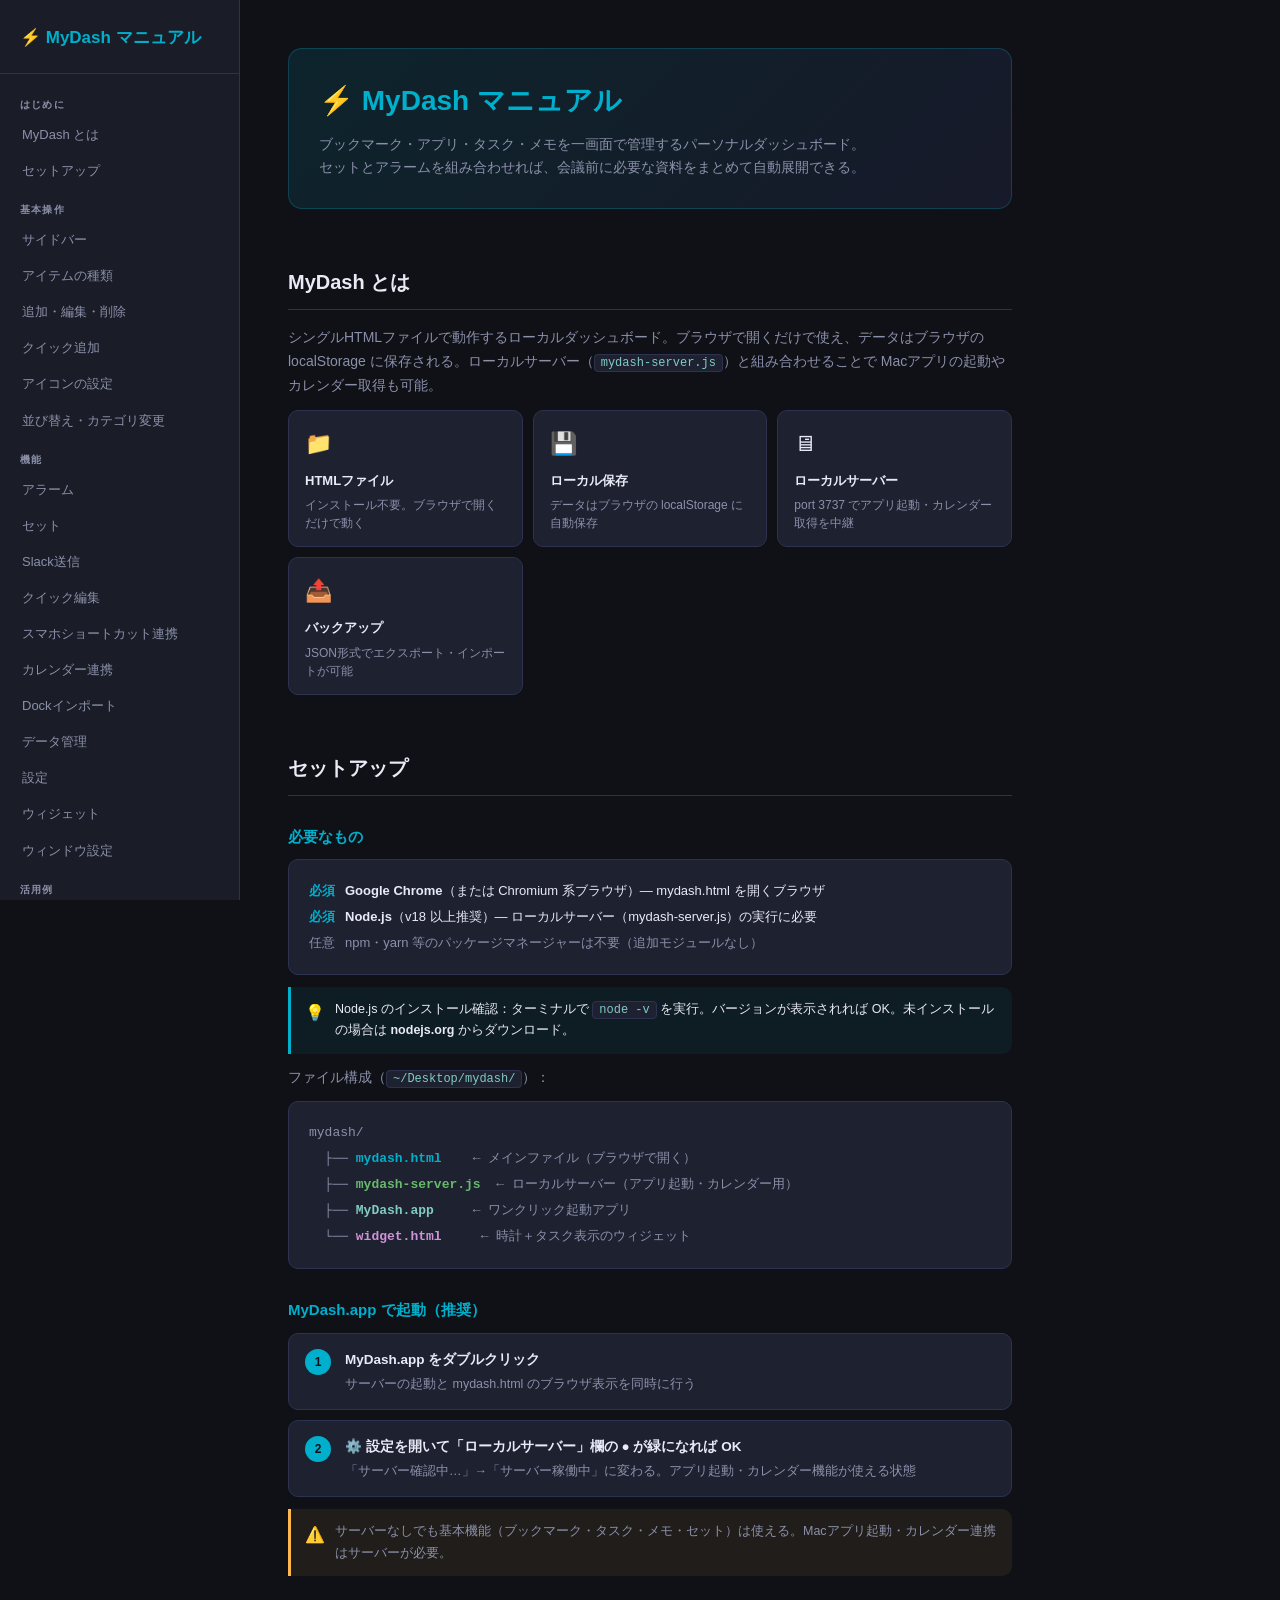
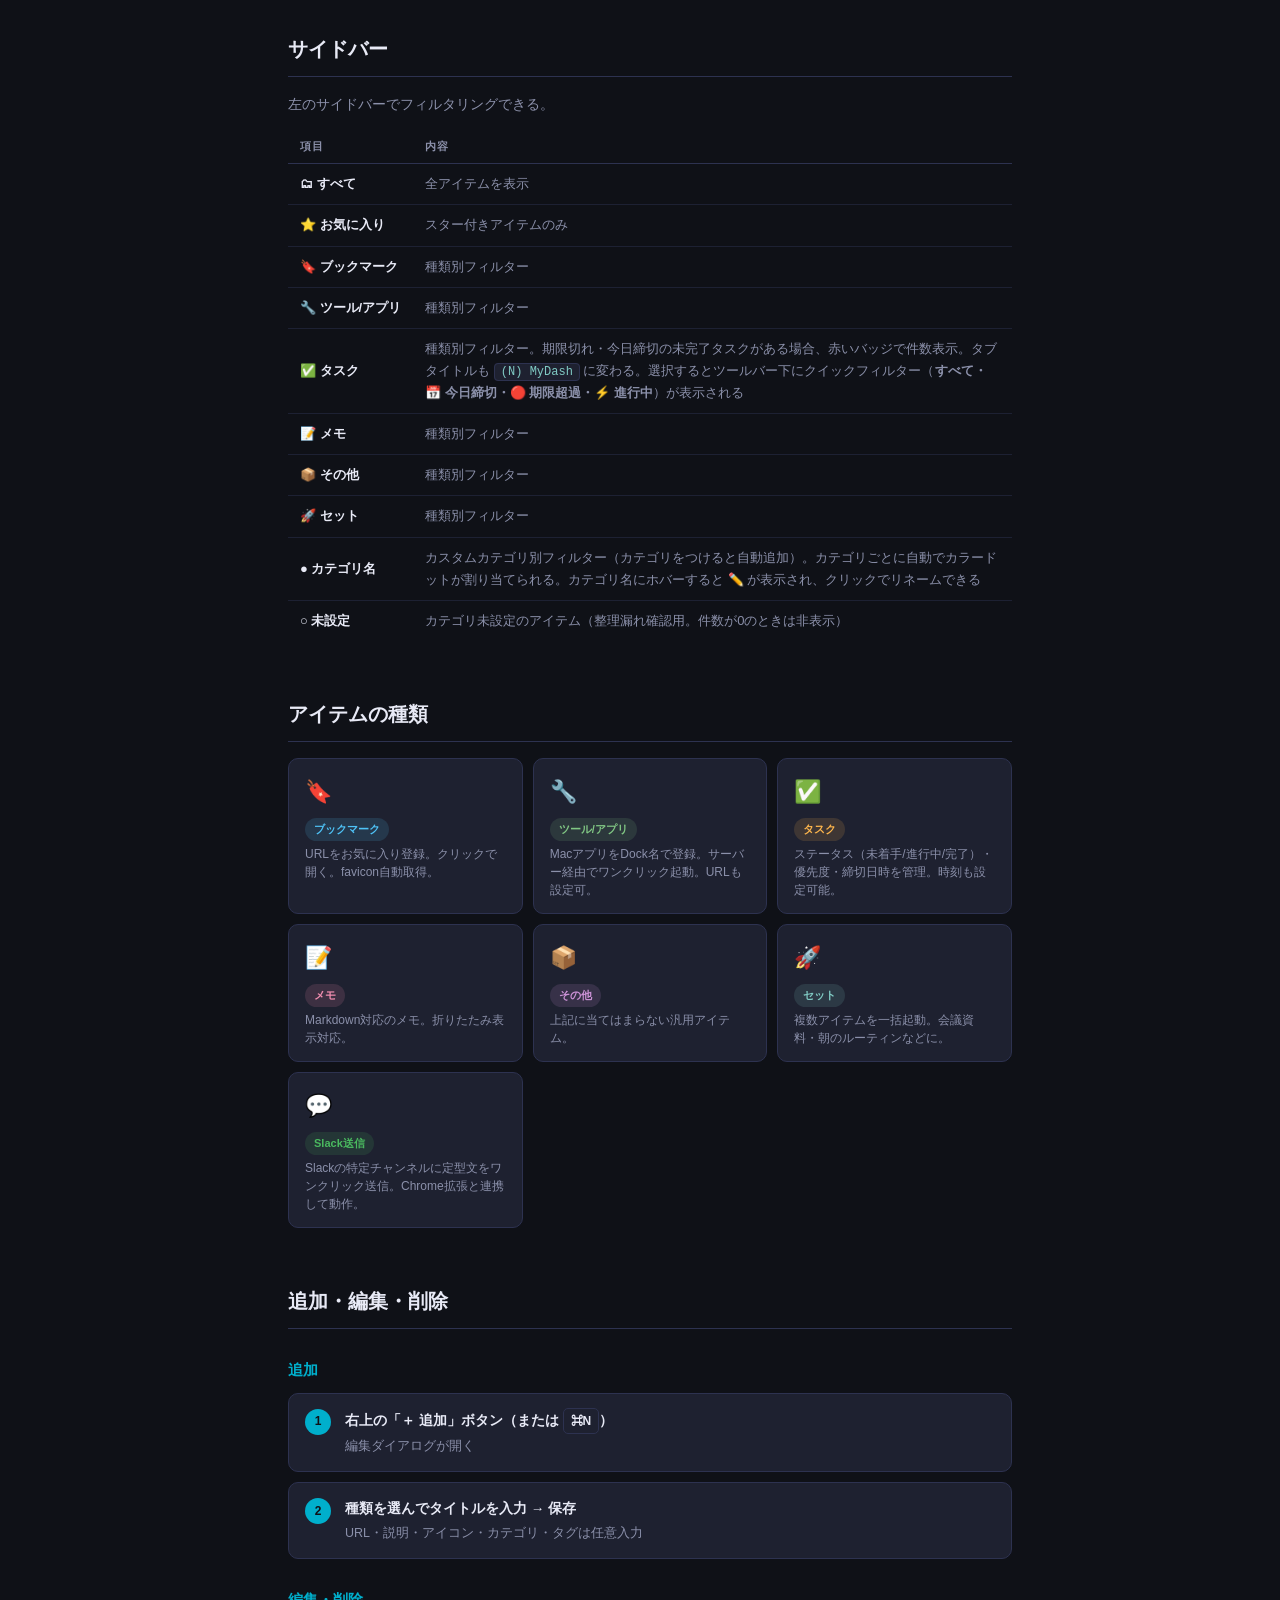
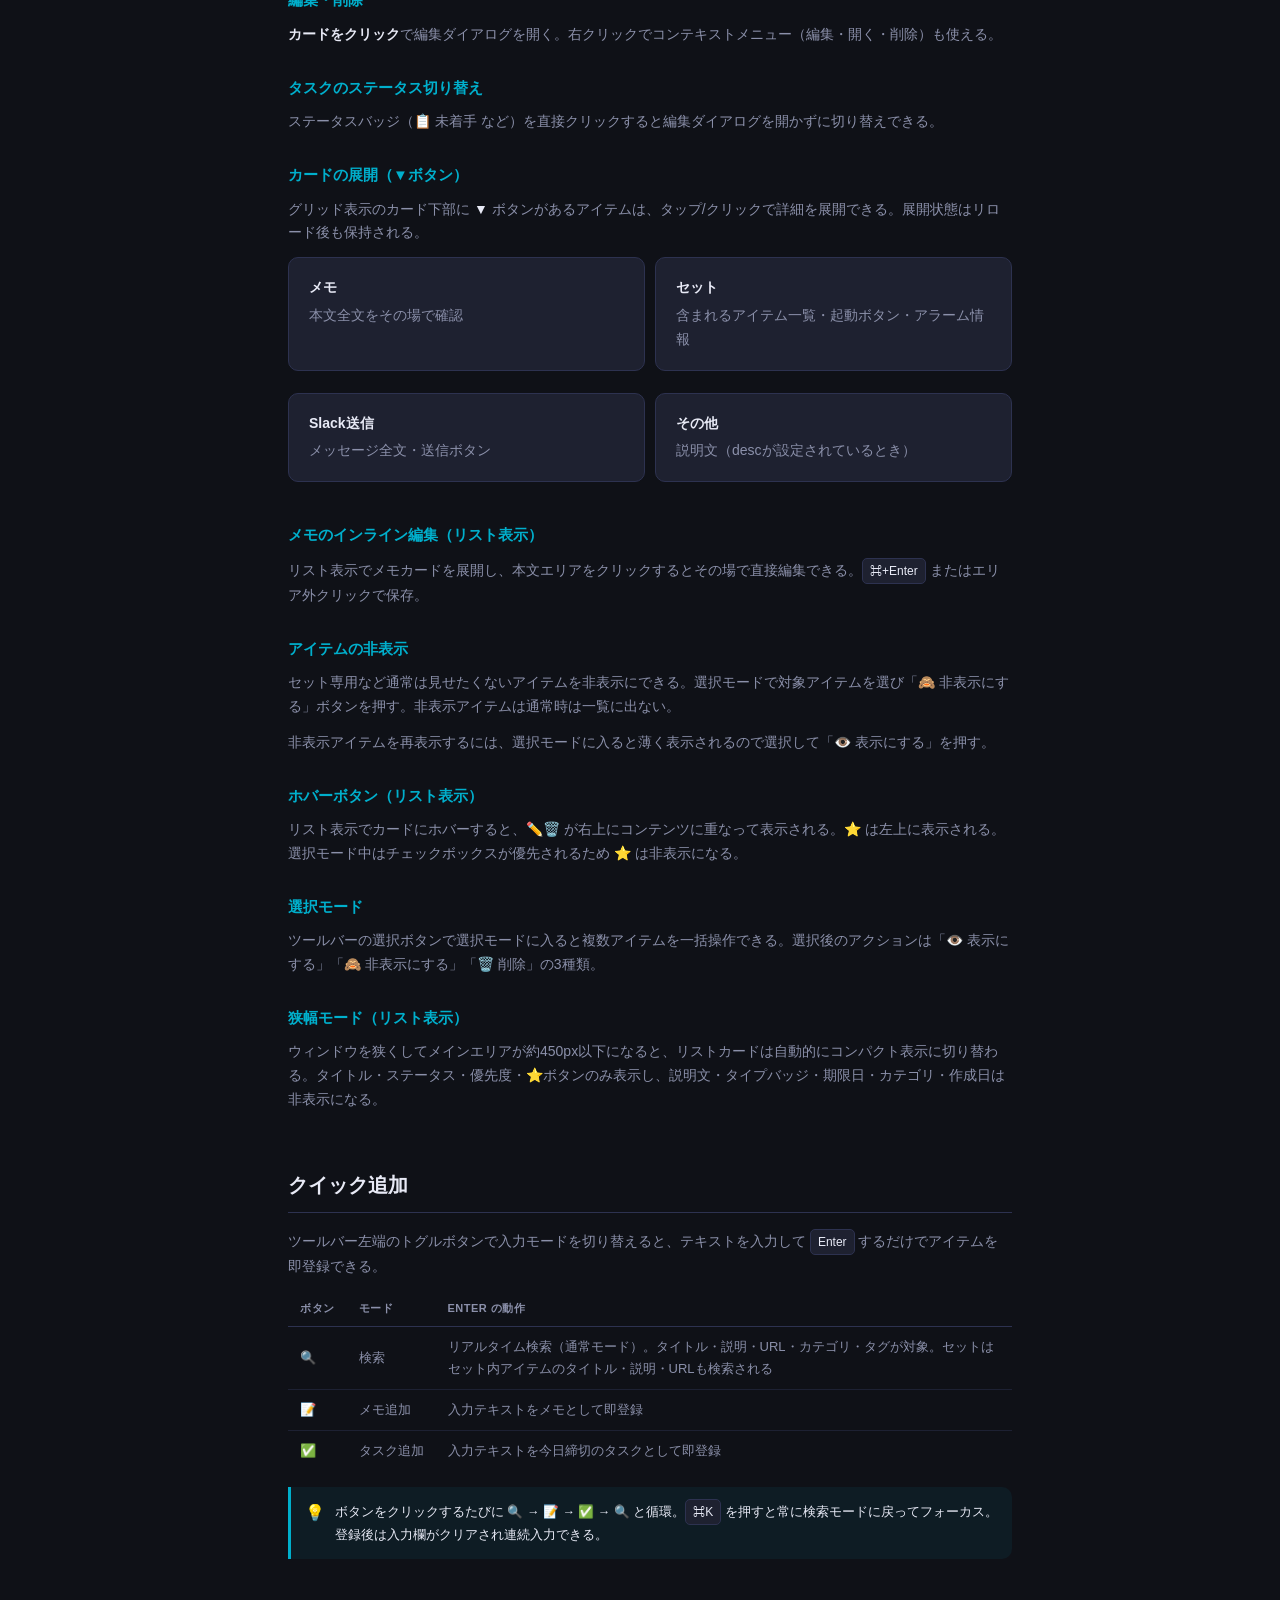
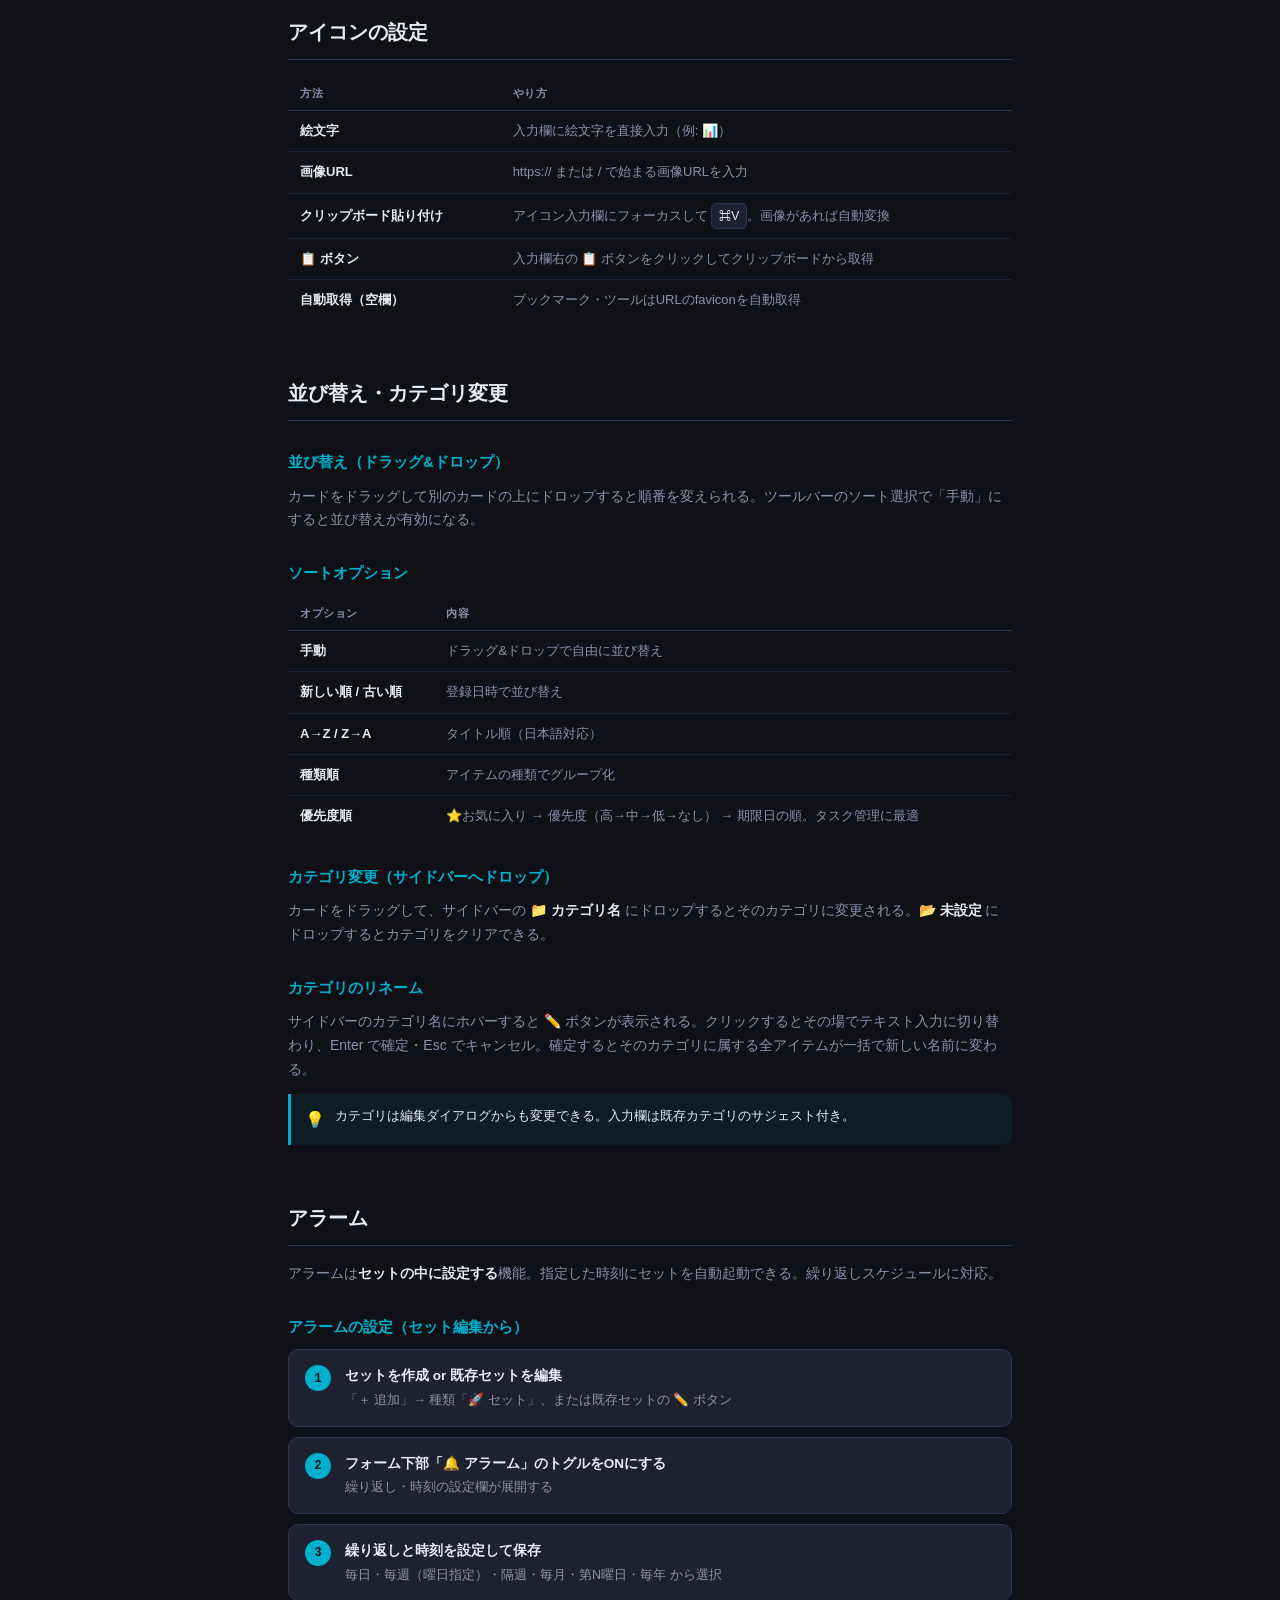
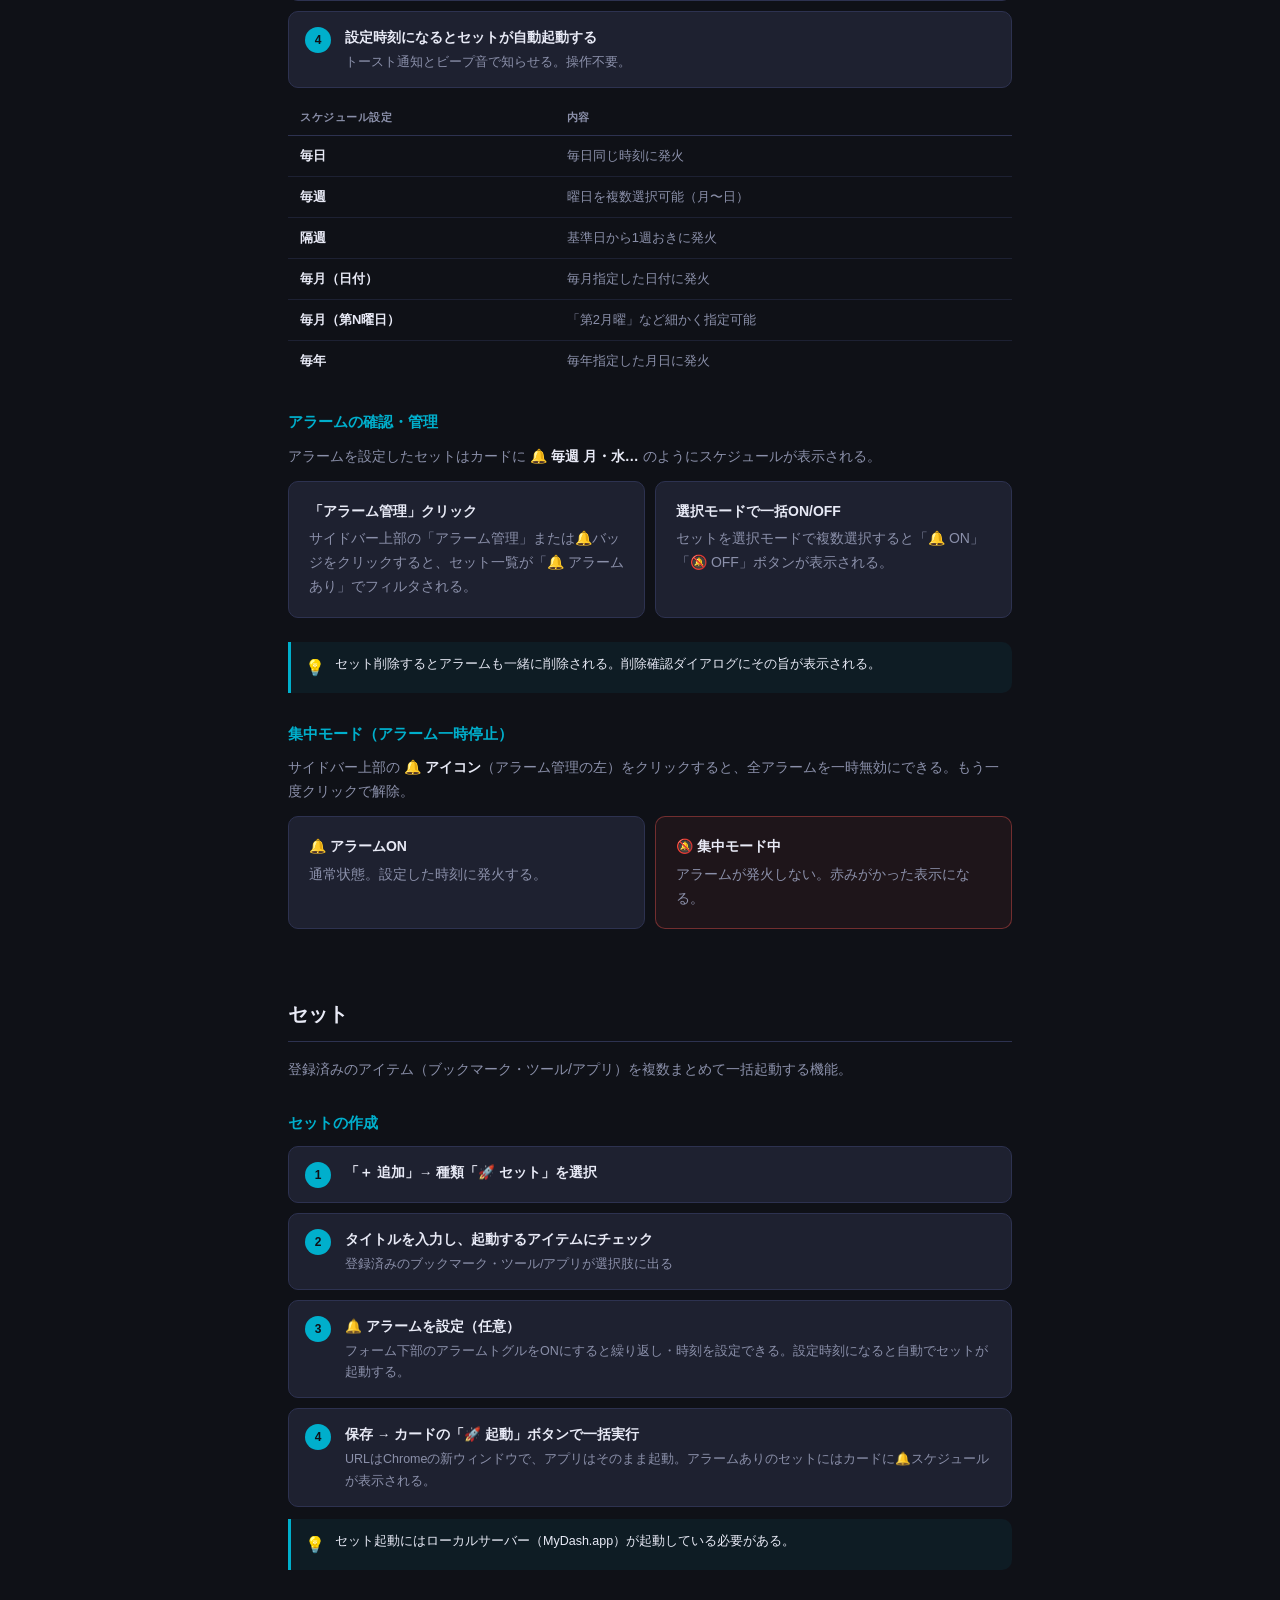
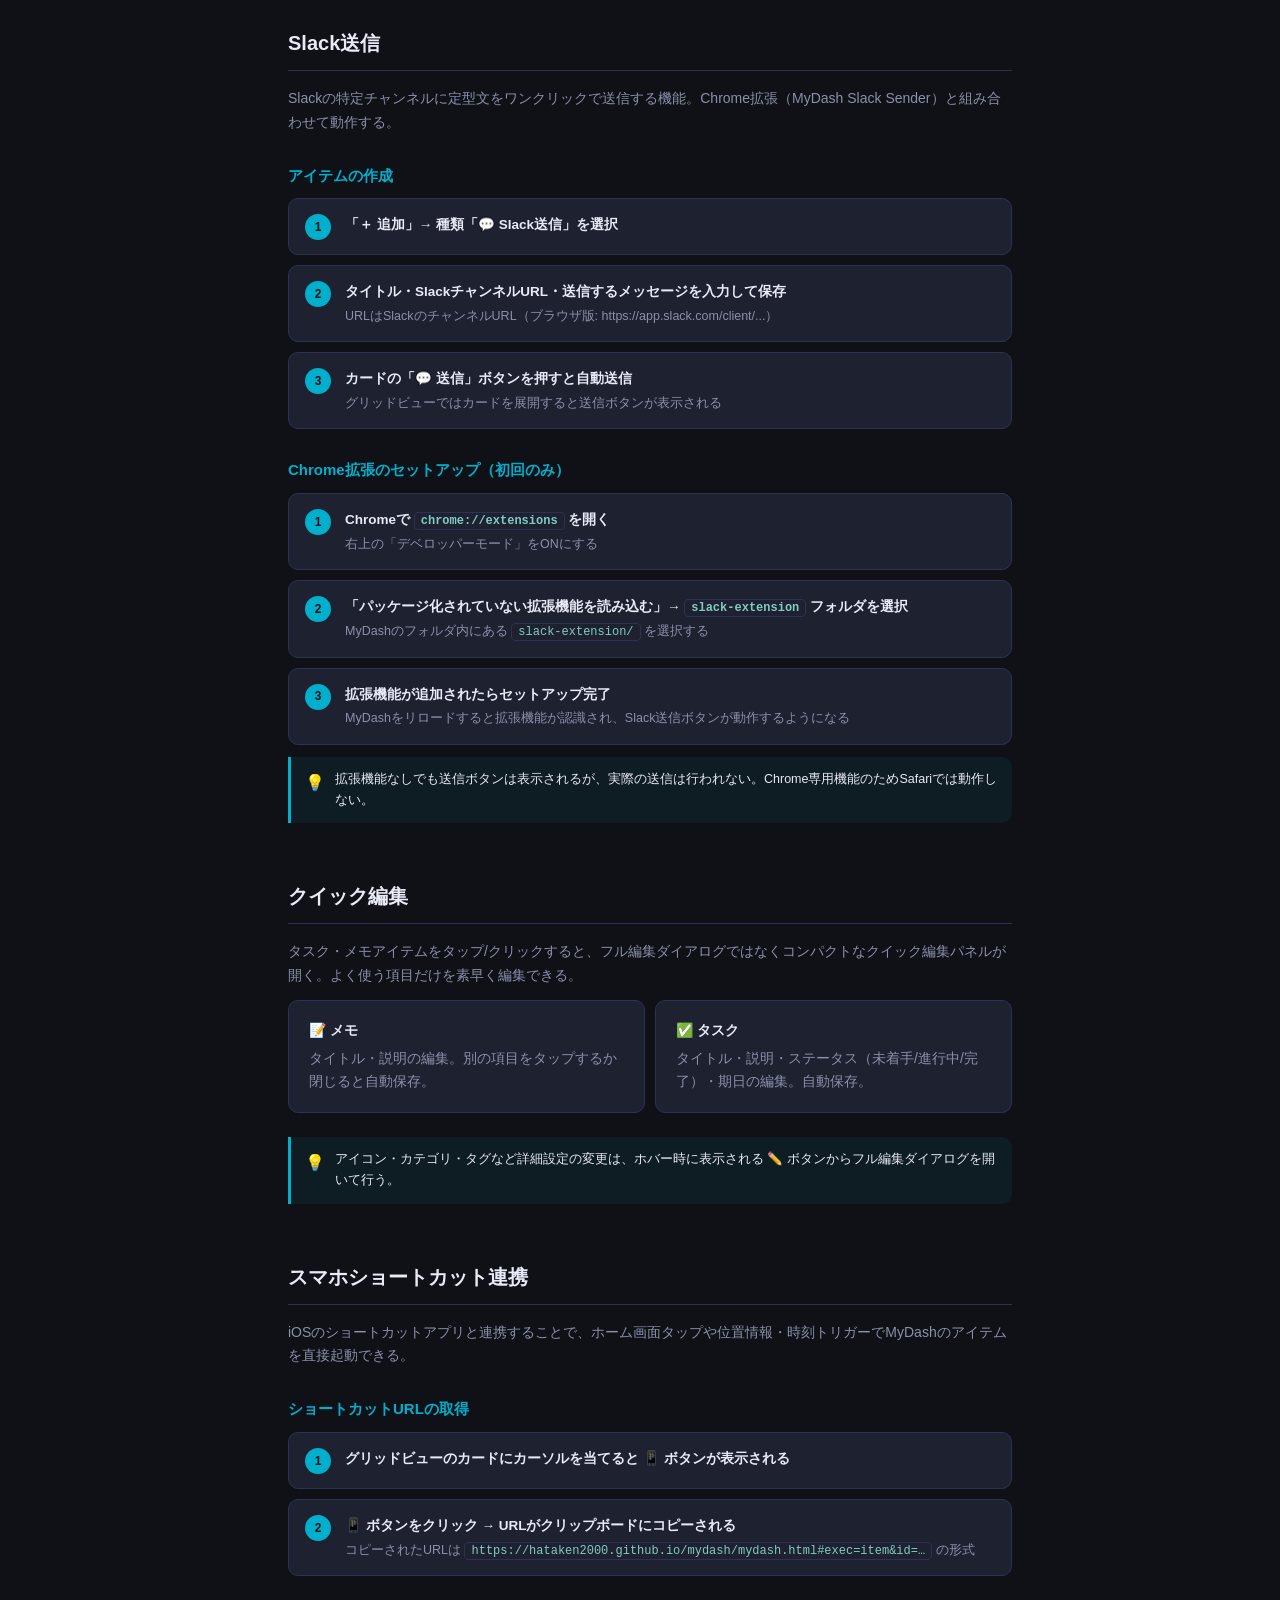
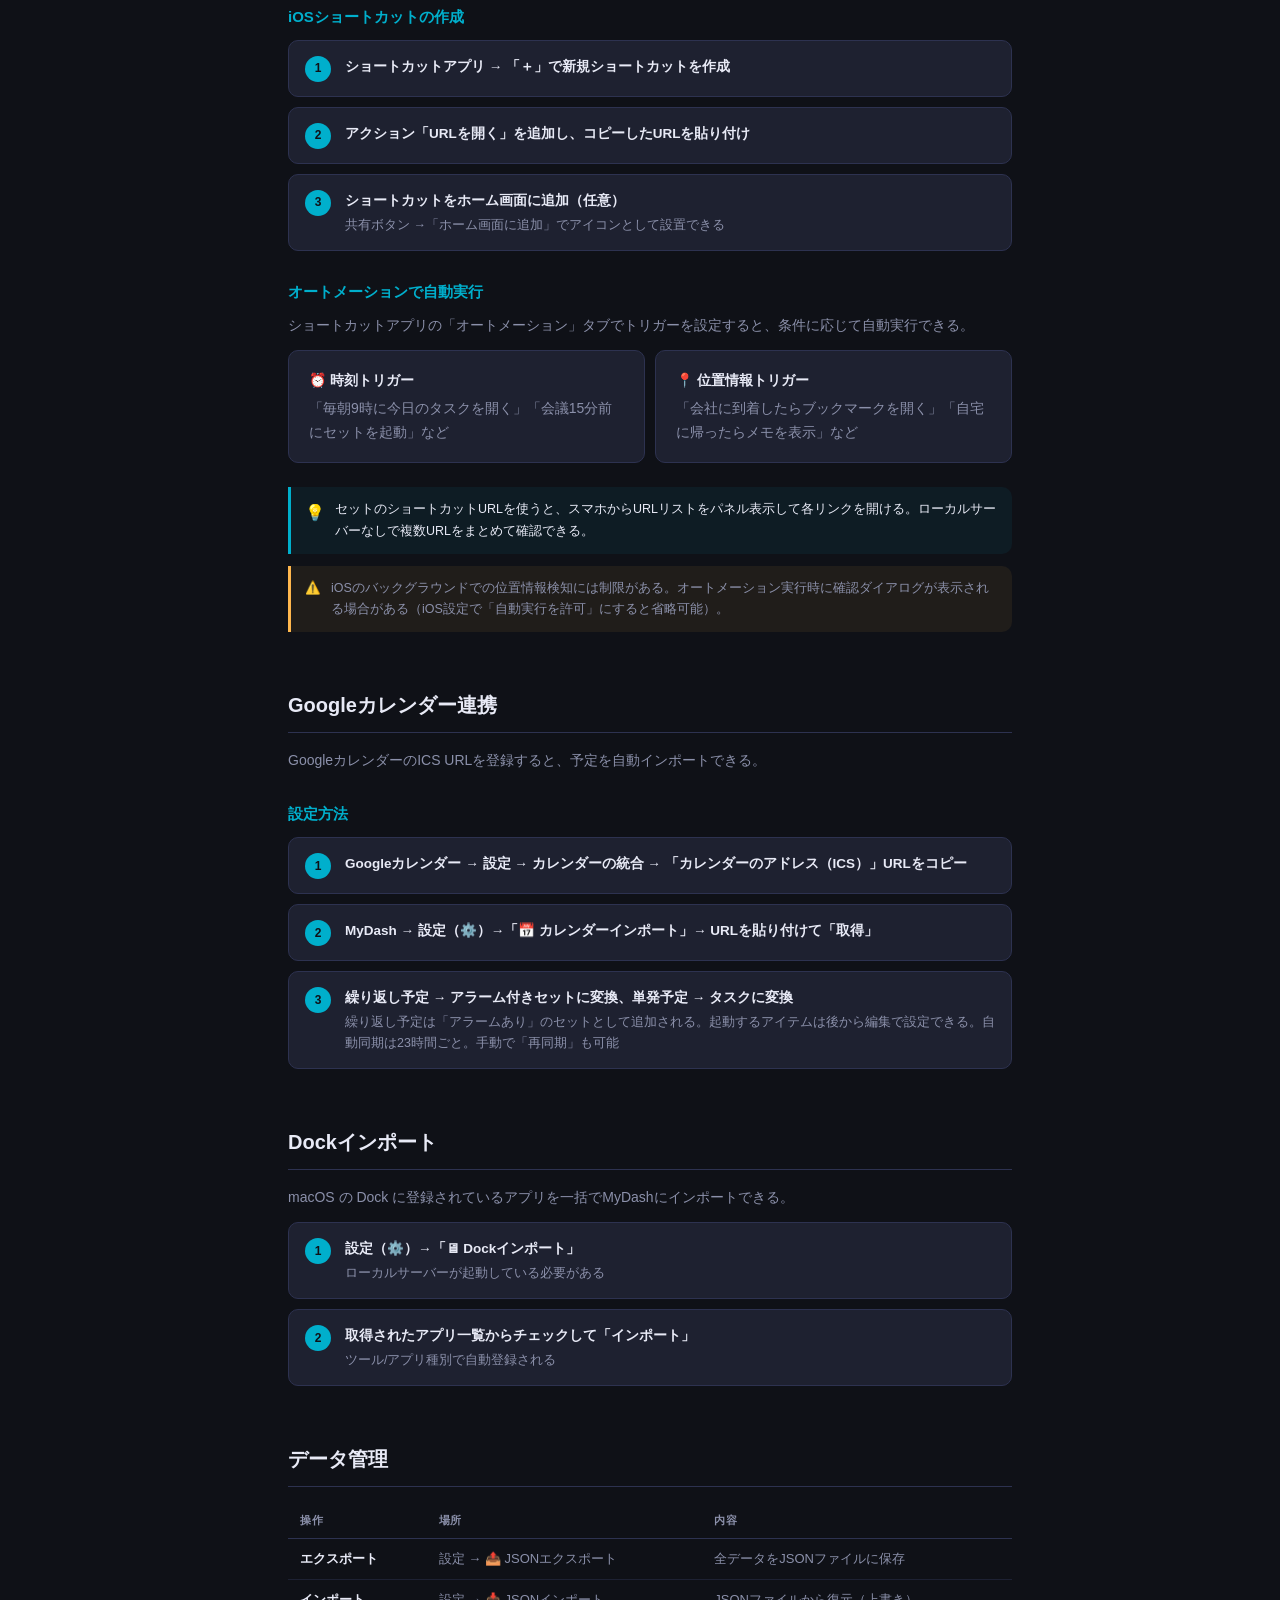
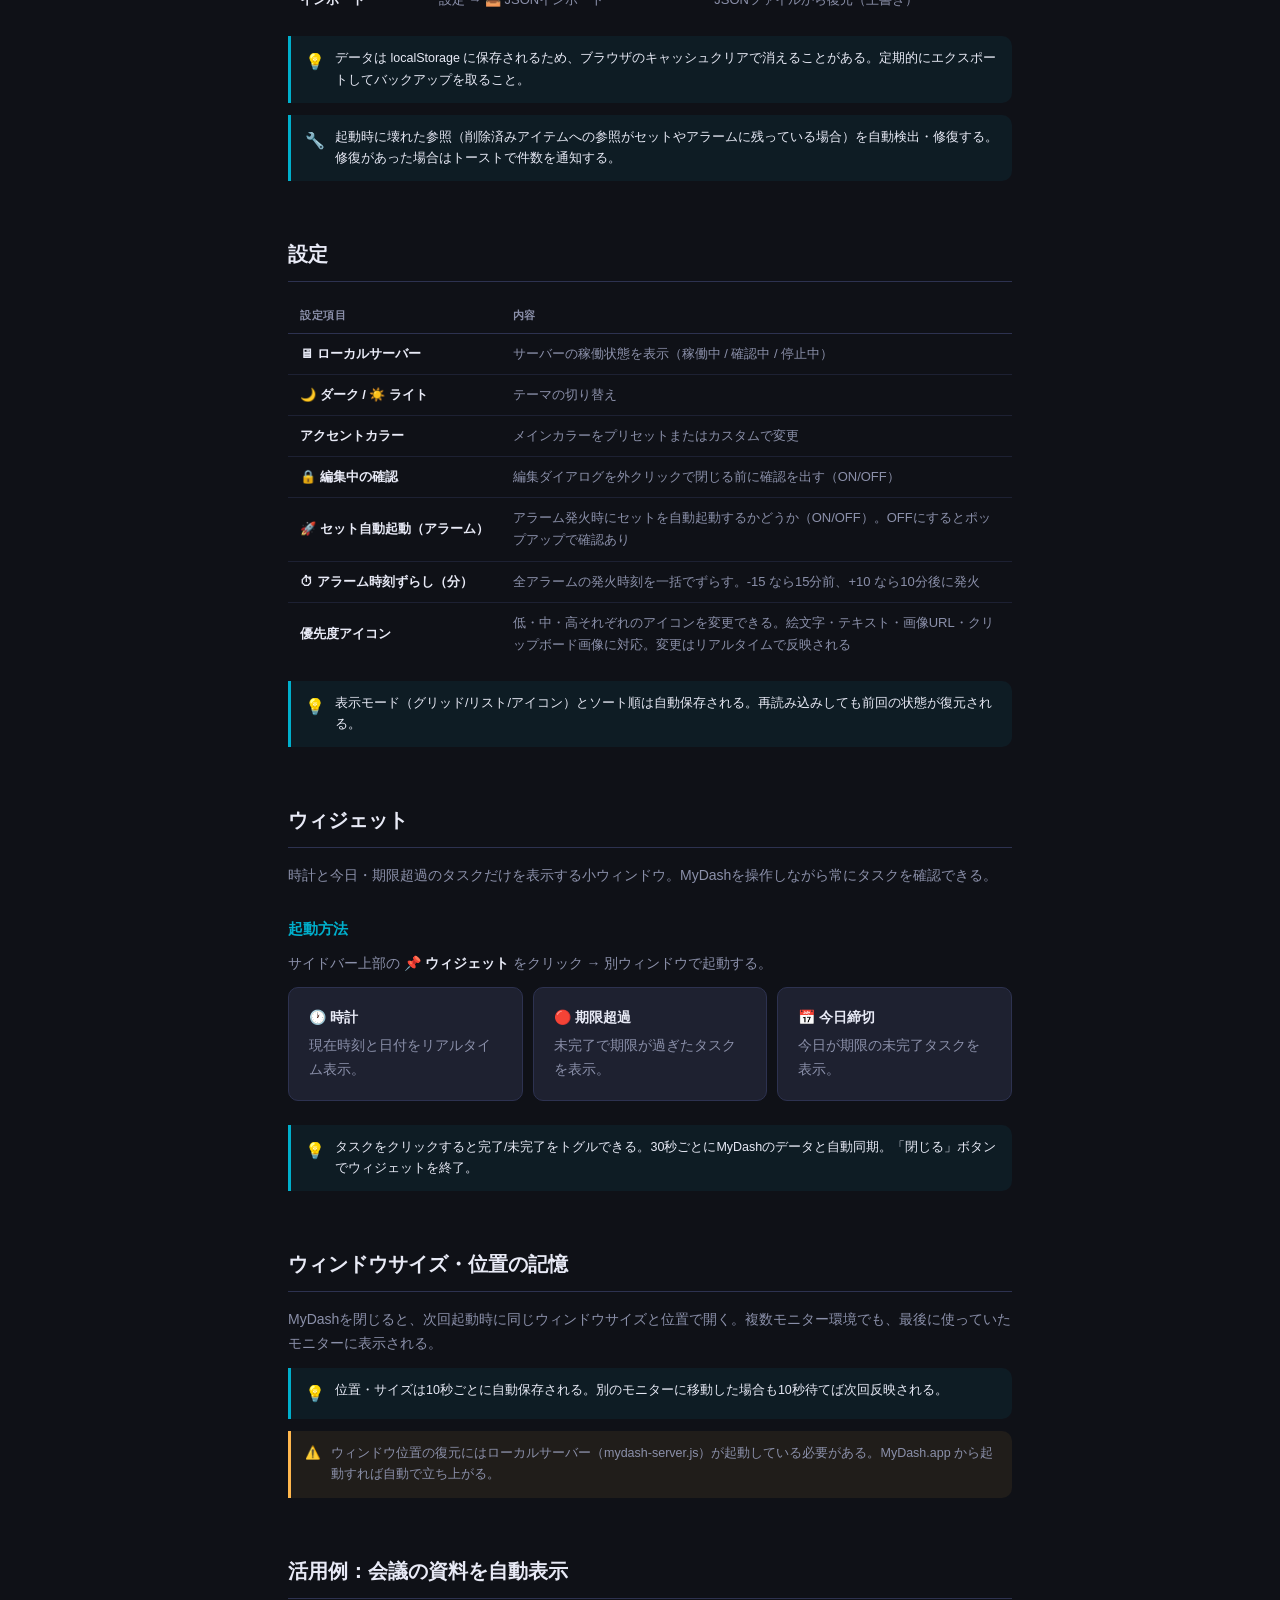
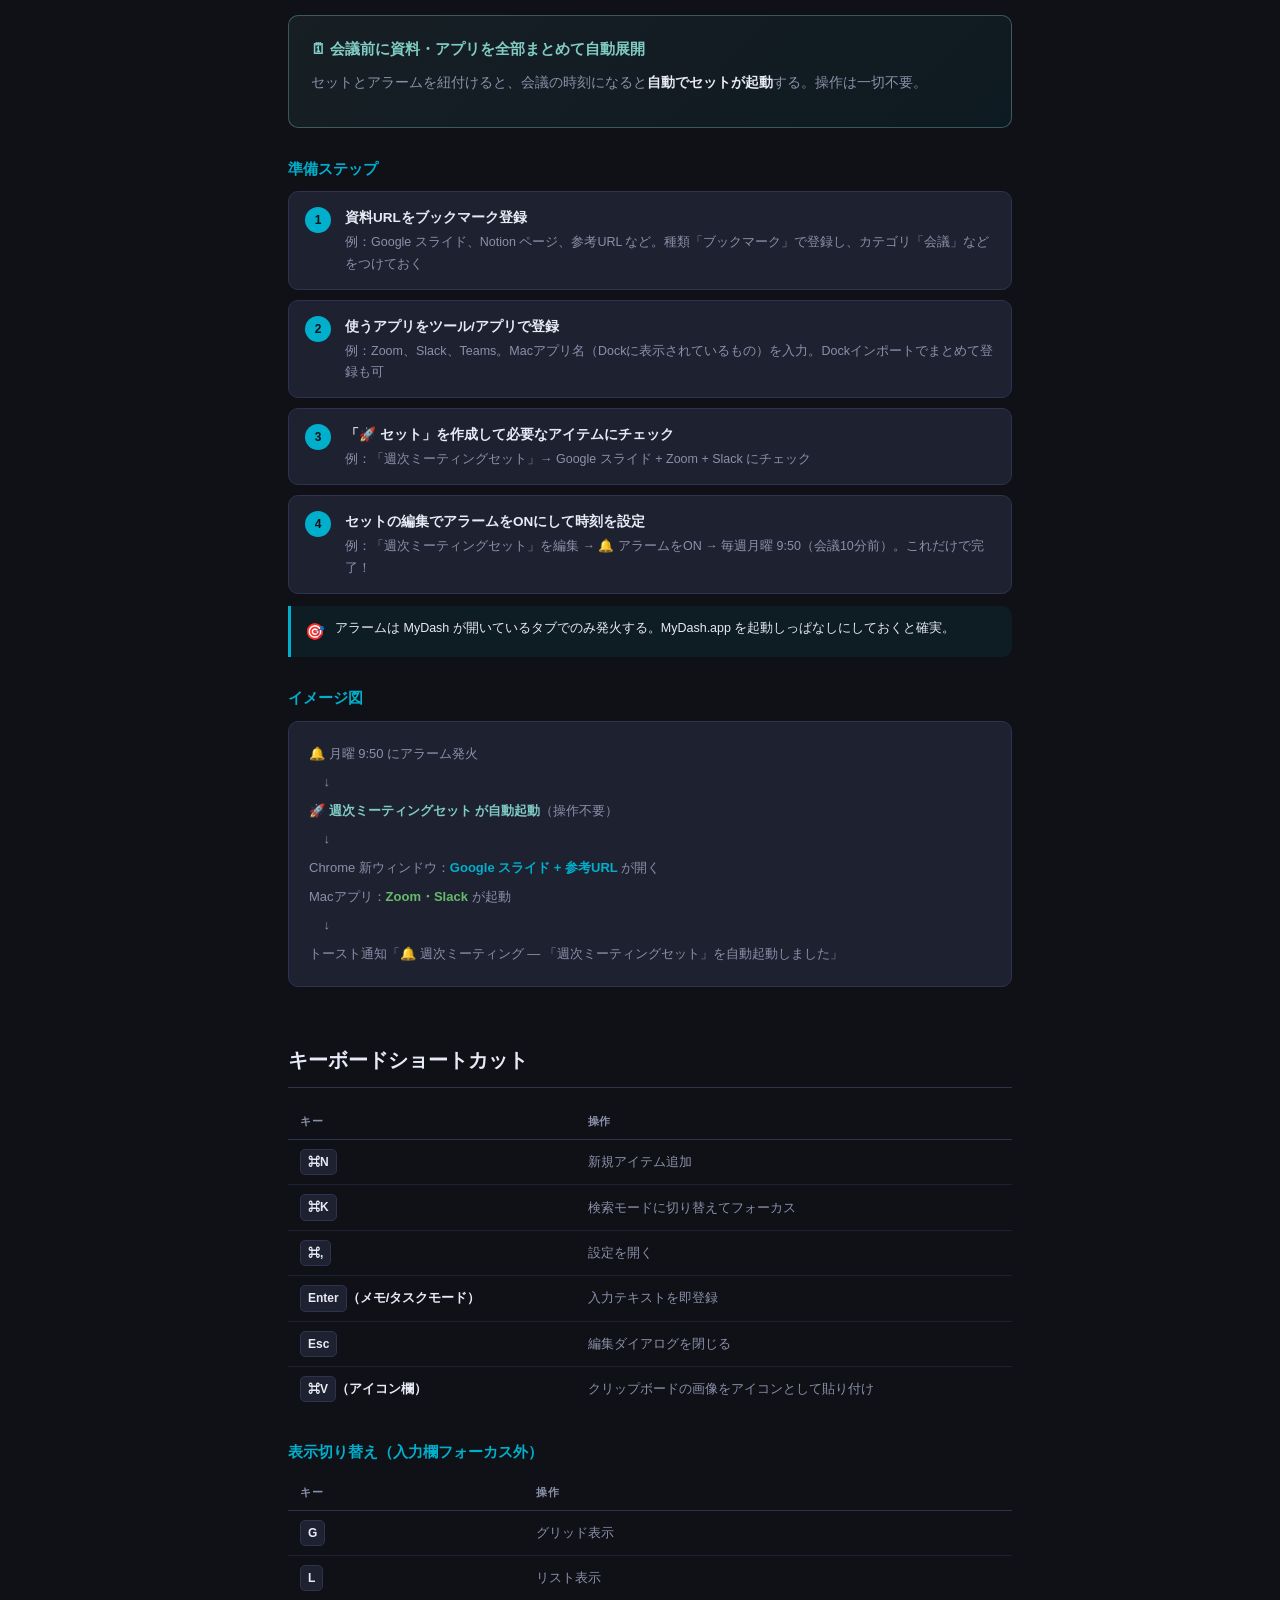
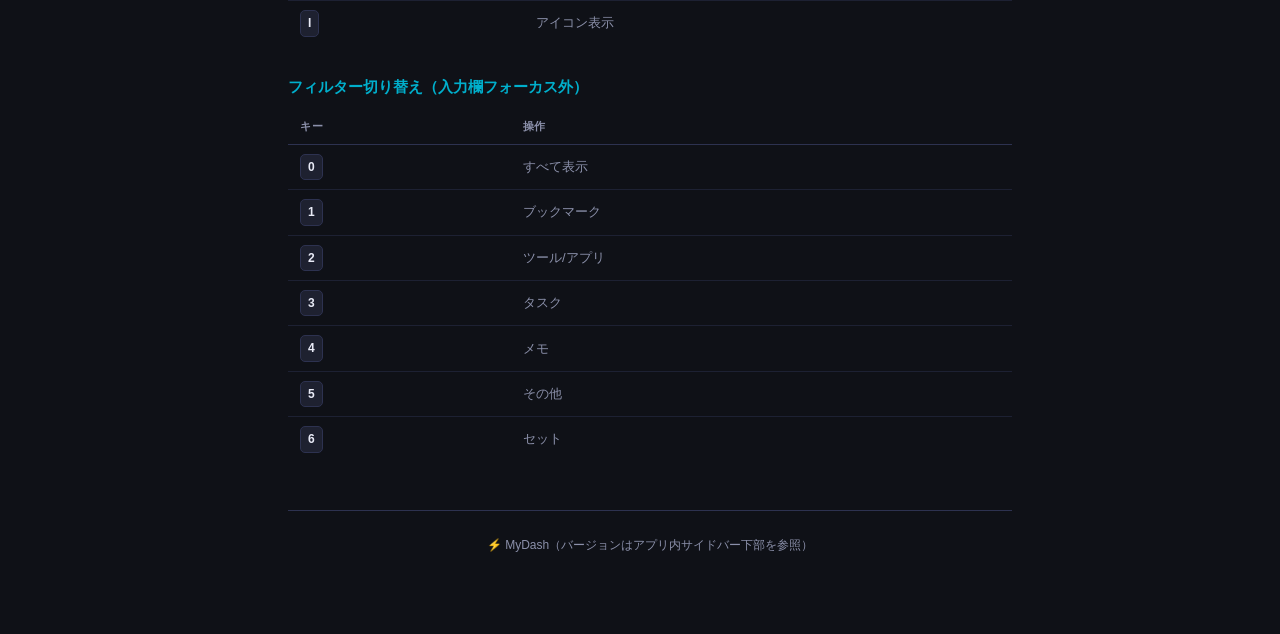
==== commit 41f9fc8e: "chore: バージョン管理ルール整備・v1.4.0に更新 - mydash.html: v1.3 → v1.4.0 に更新 - manual.html: バージョン番号を削除（アプリ内サイドバー参照" ====
--- a/manual.html
+++ b/manual.html
@@ -921,7 +921,7 @@
   </table>
 
   <div style="margin-top:48px;padding-top:24px;border-top:1px solid var(--border);font-size:12px;color:var(--muted);text-align:center">
-    ⚡ MyDash v1.4
+    ⚡ MyDash（バージョンはアプリ内サイドバー下部を参照）
   </div>
 
 </main>
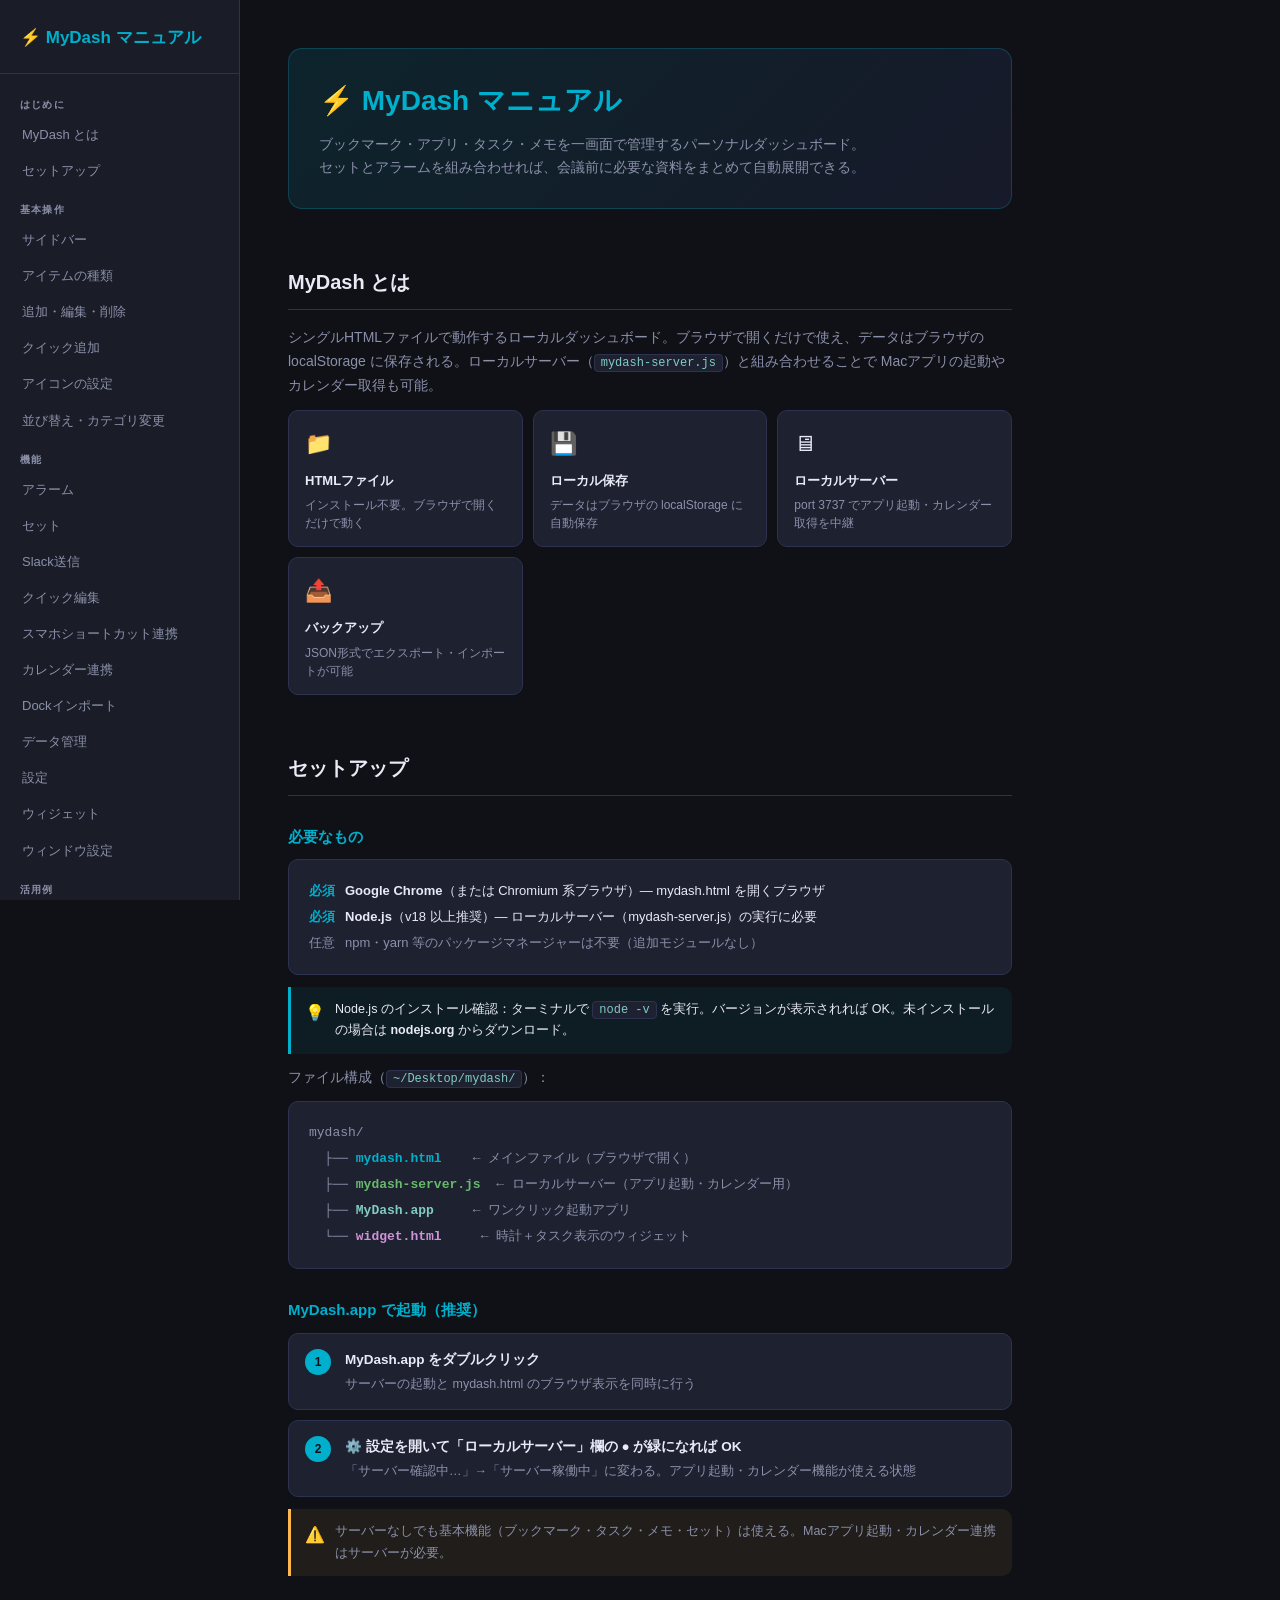
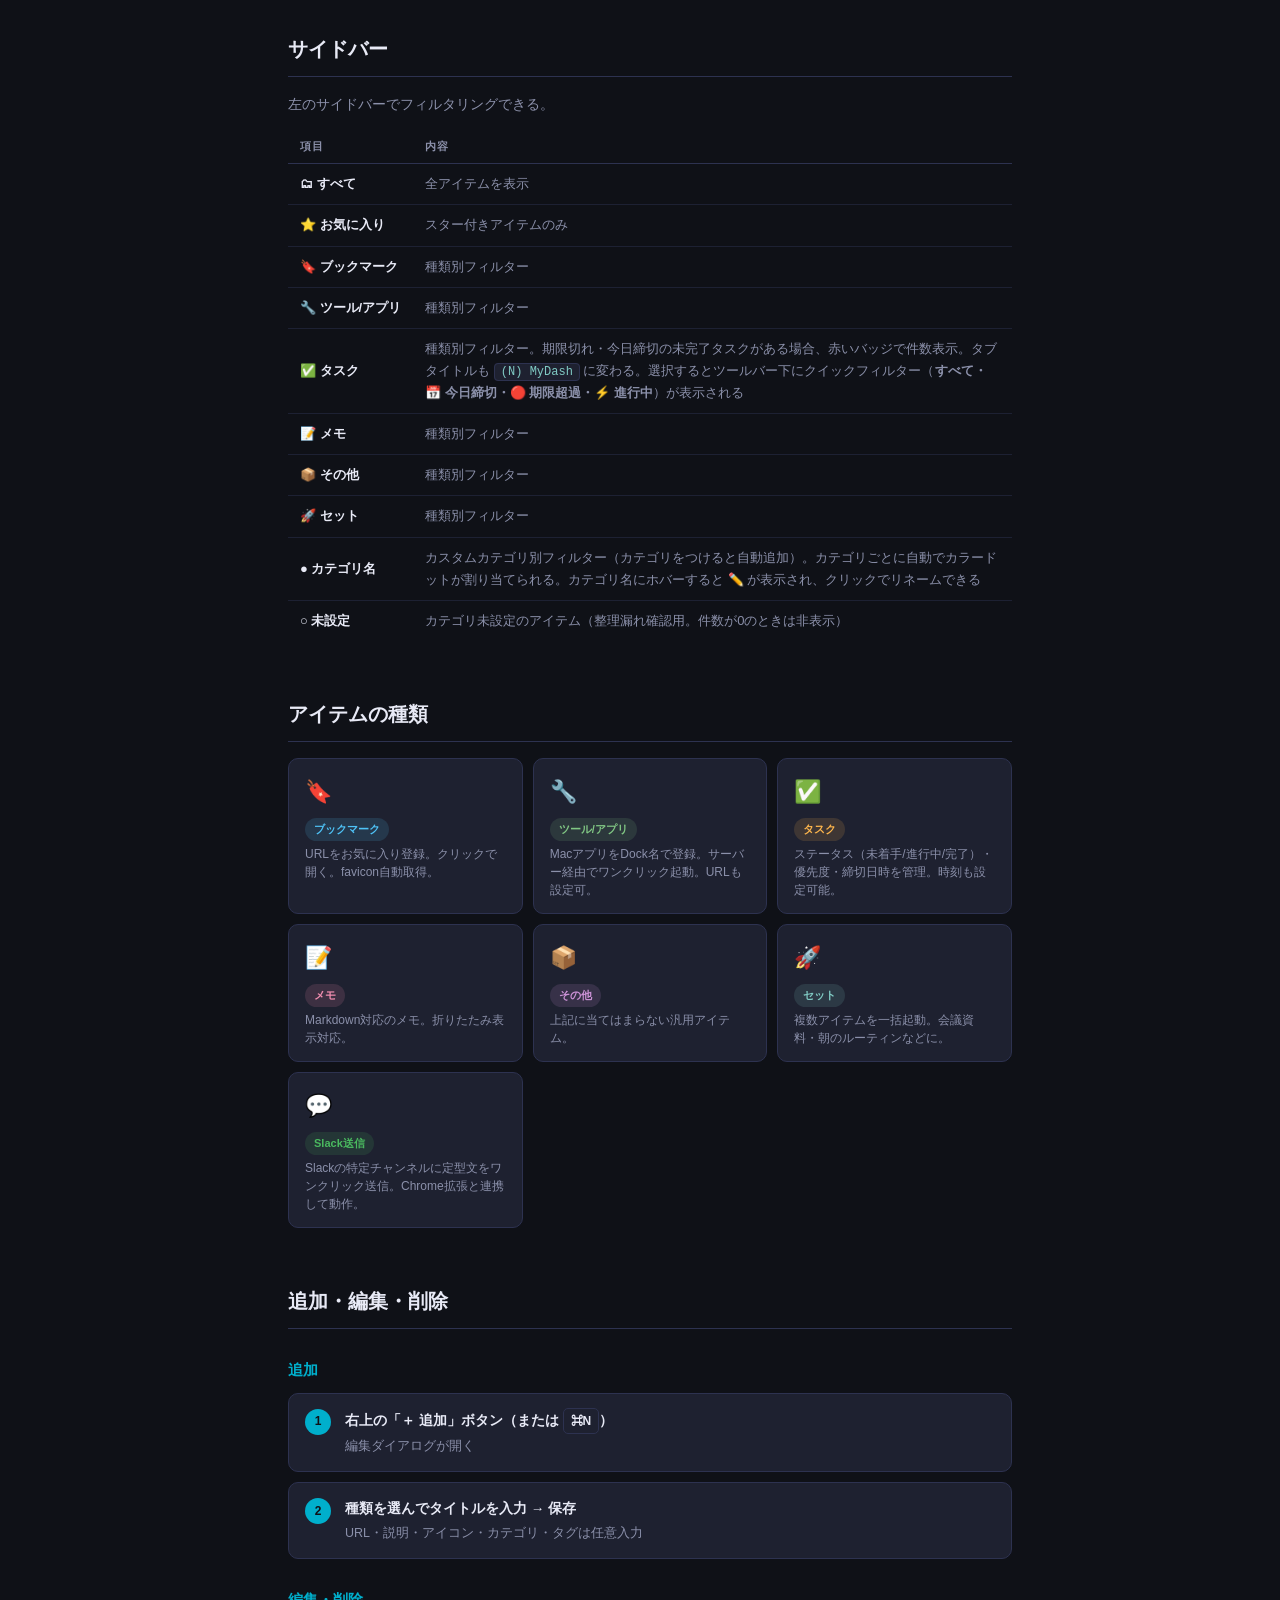
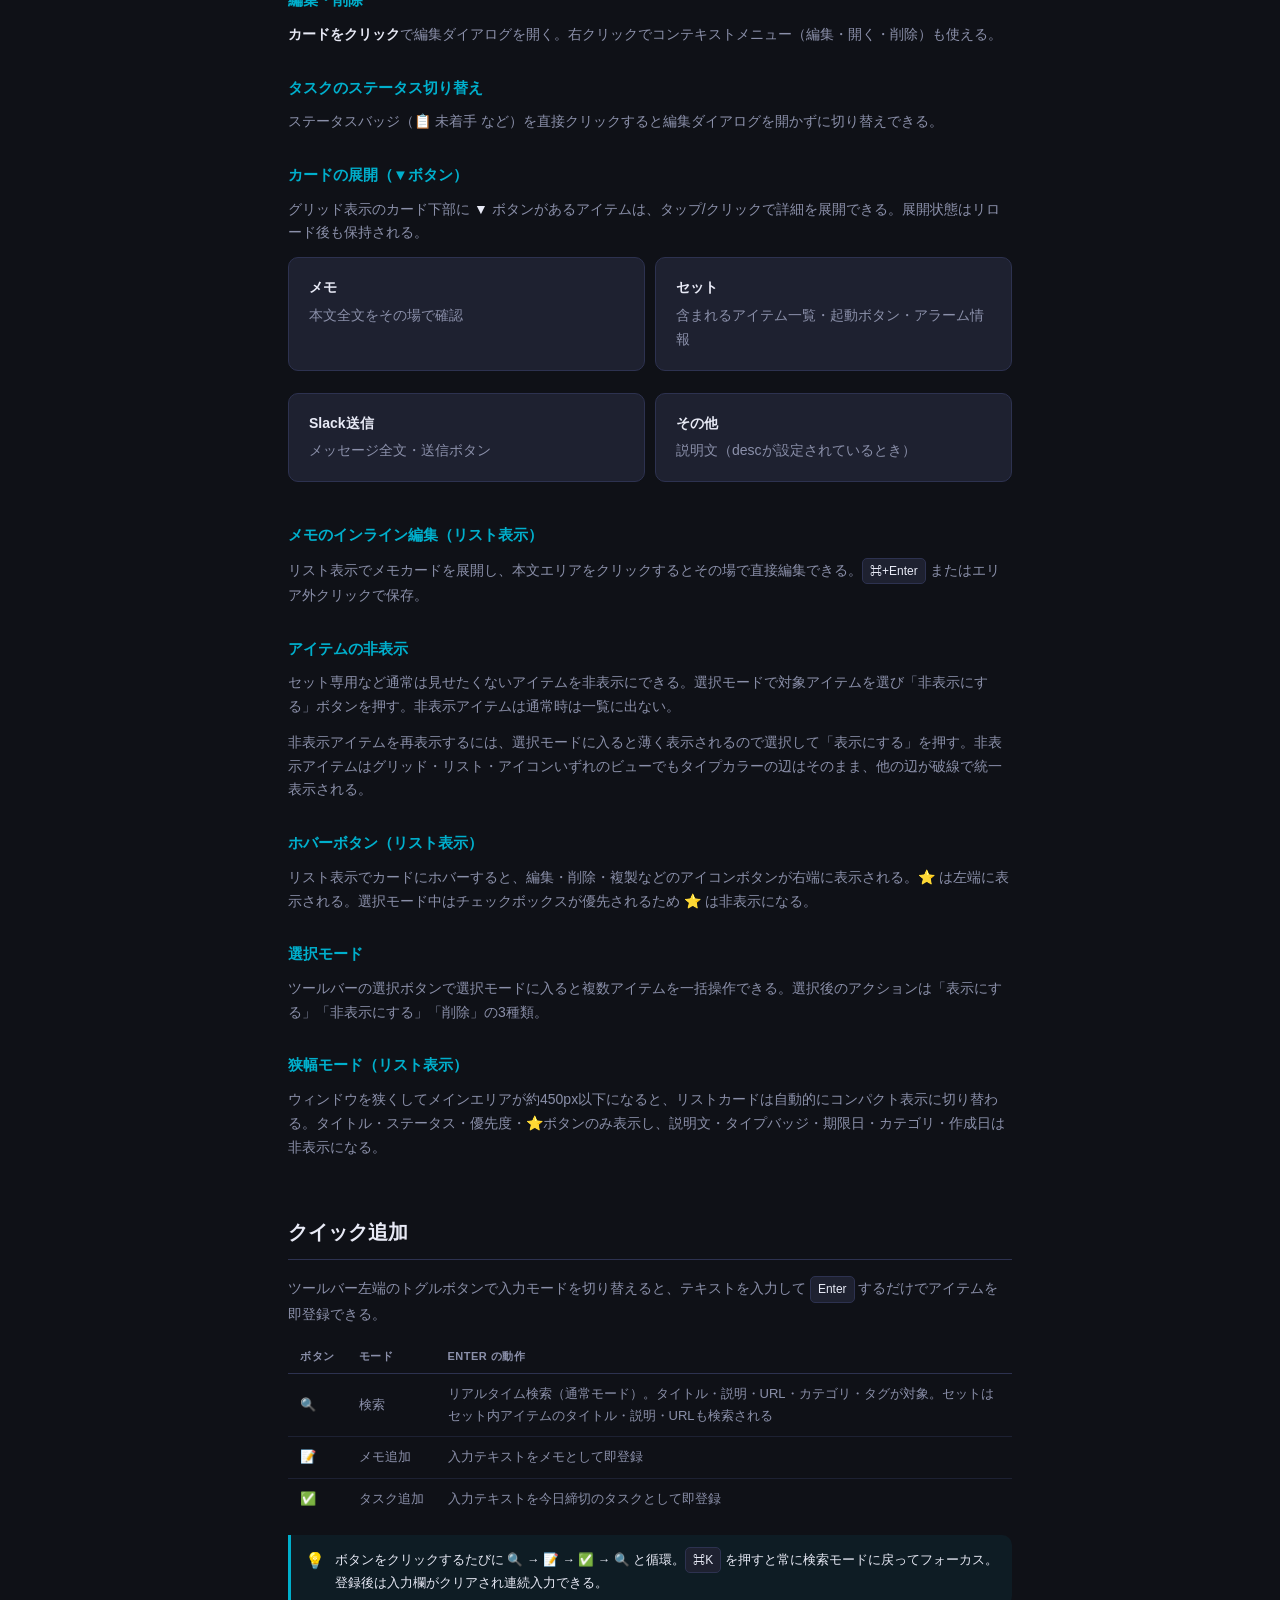
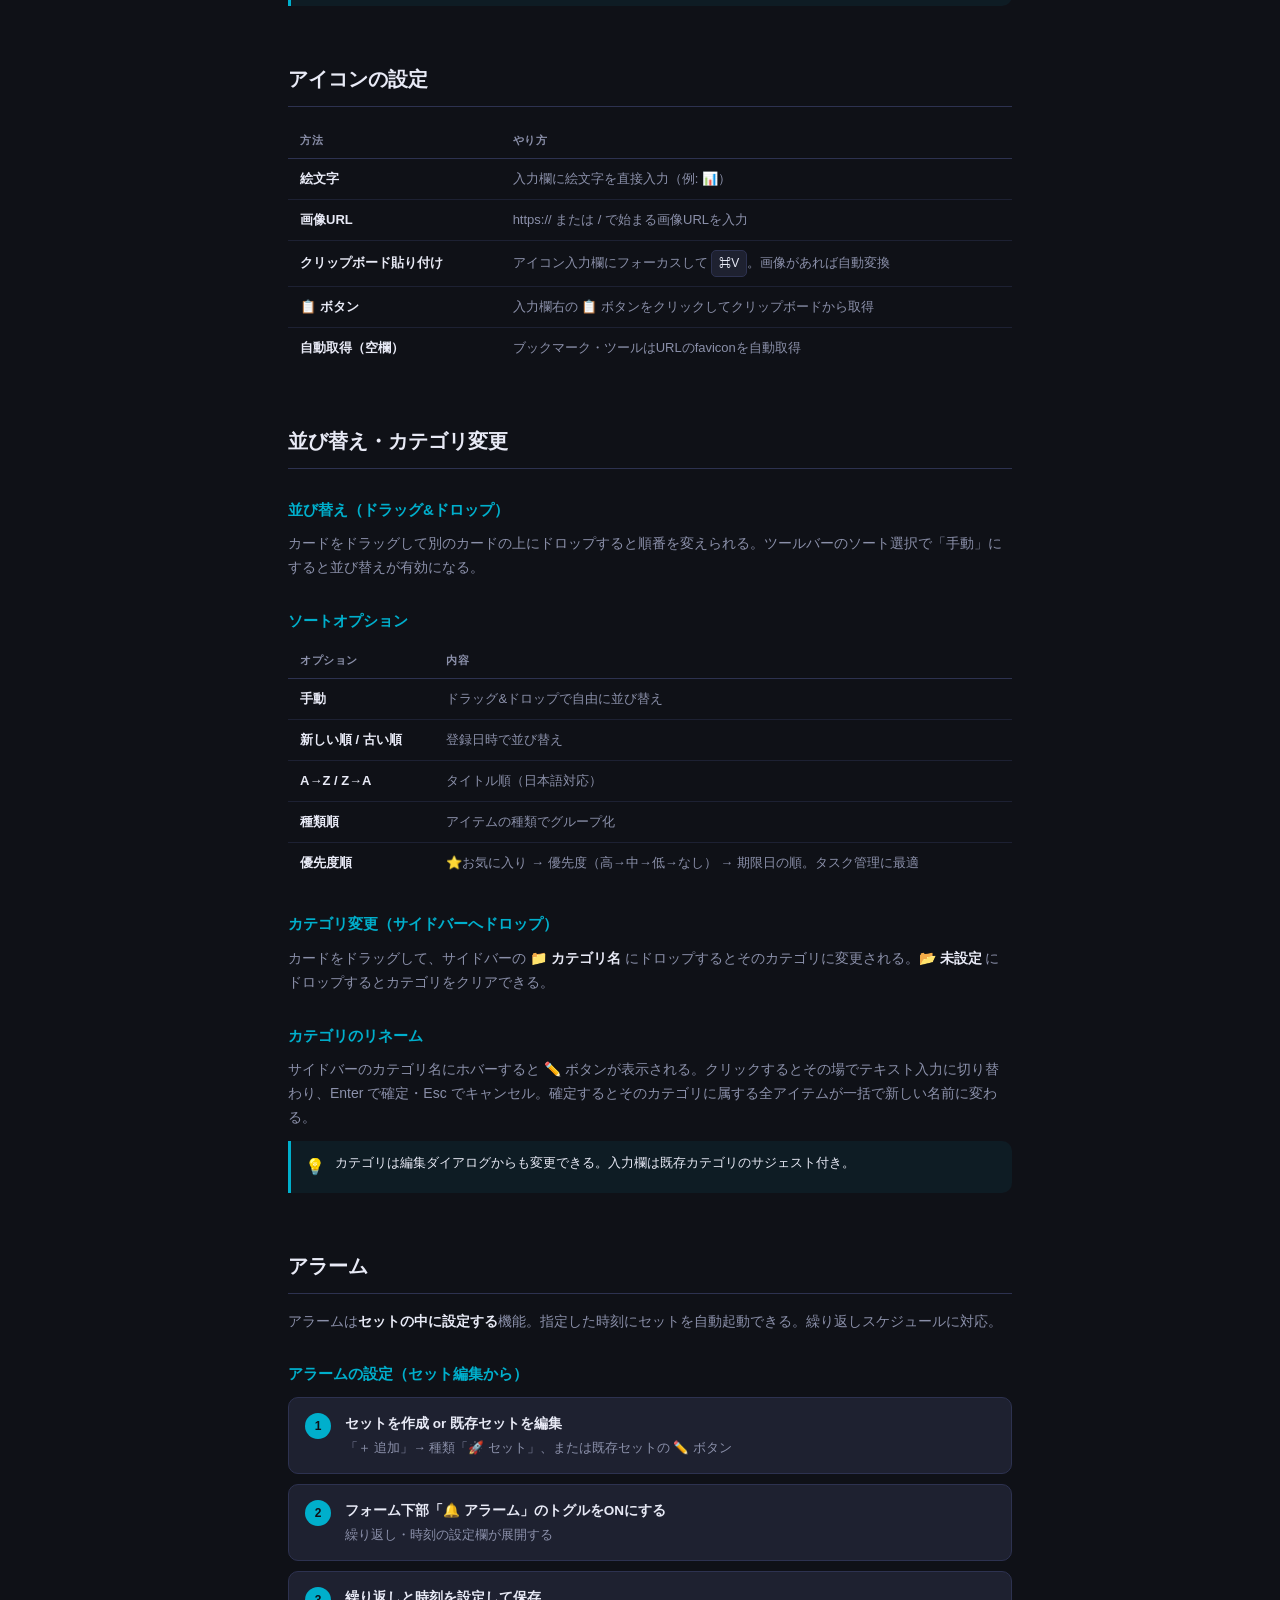
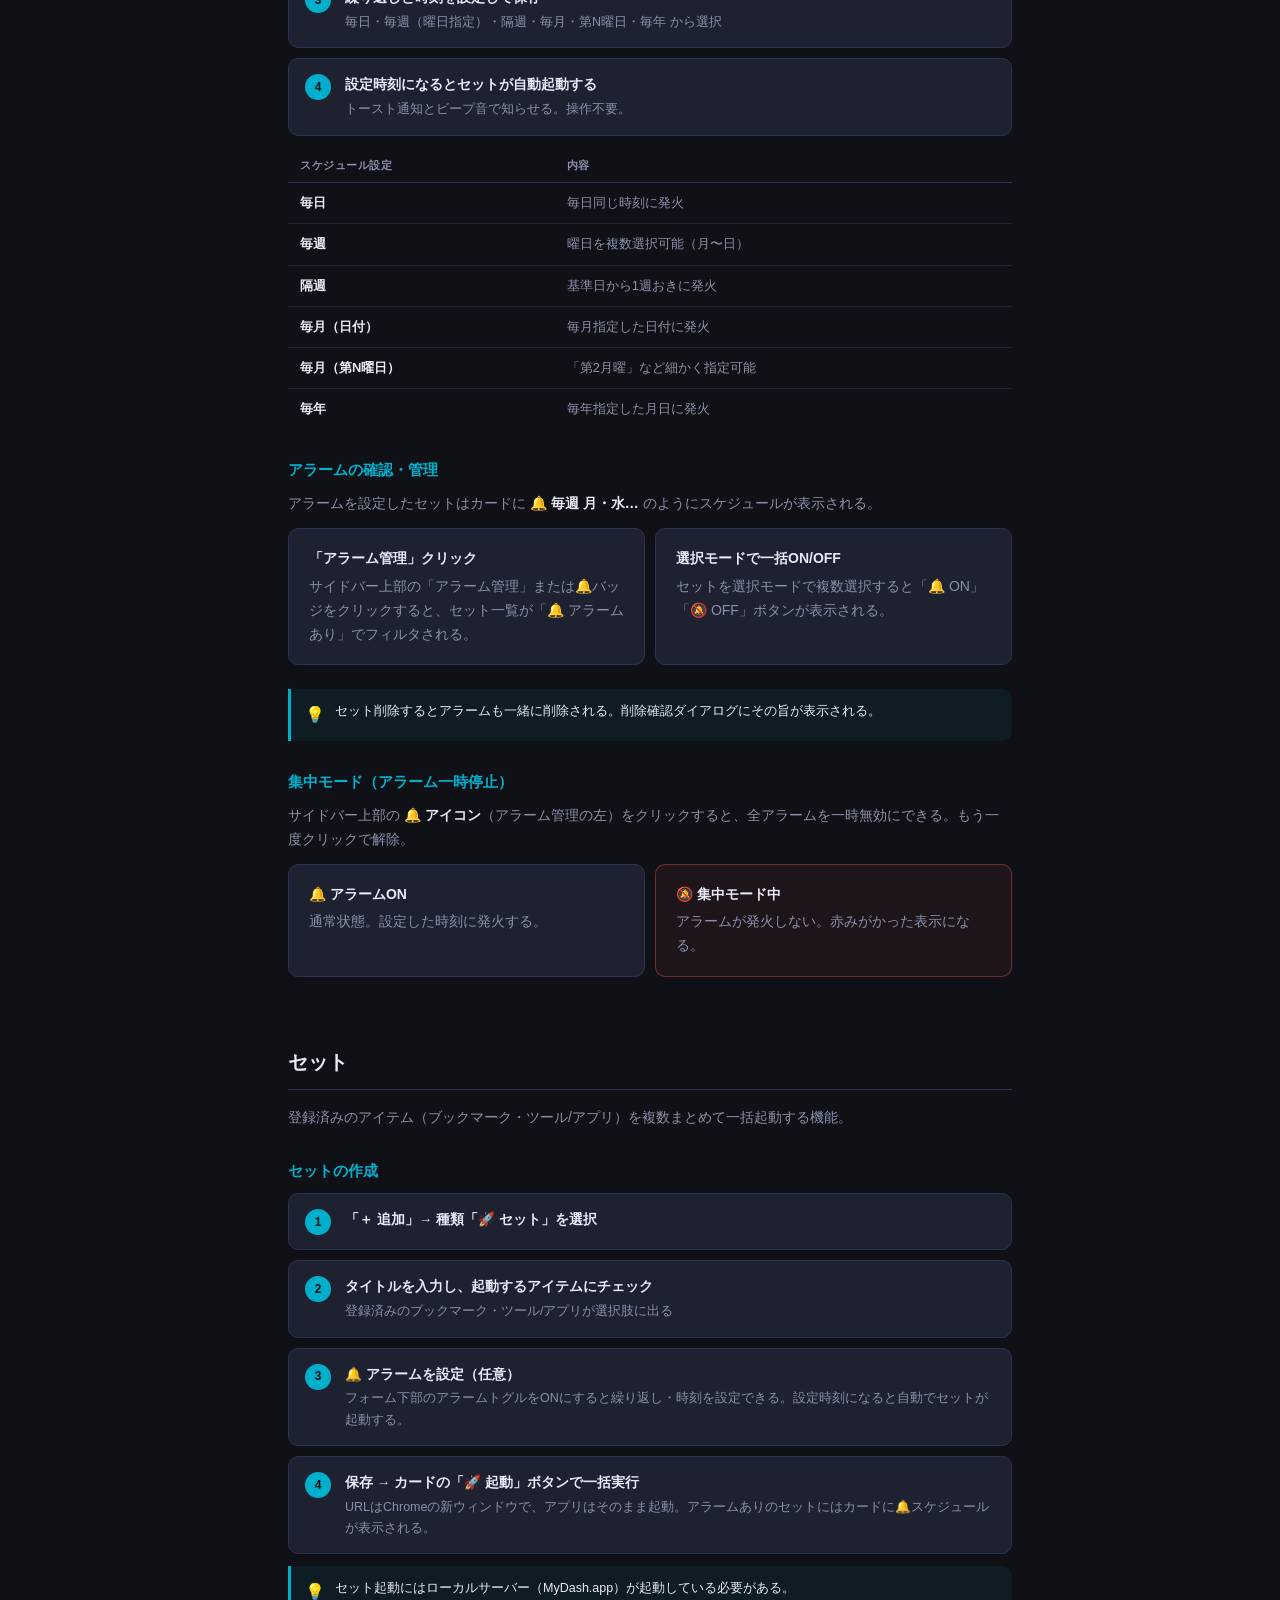
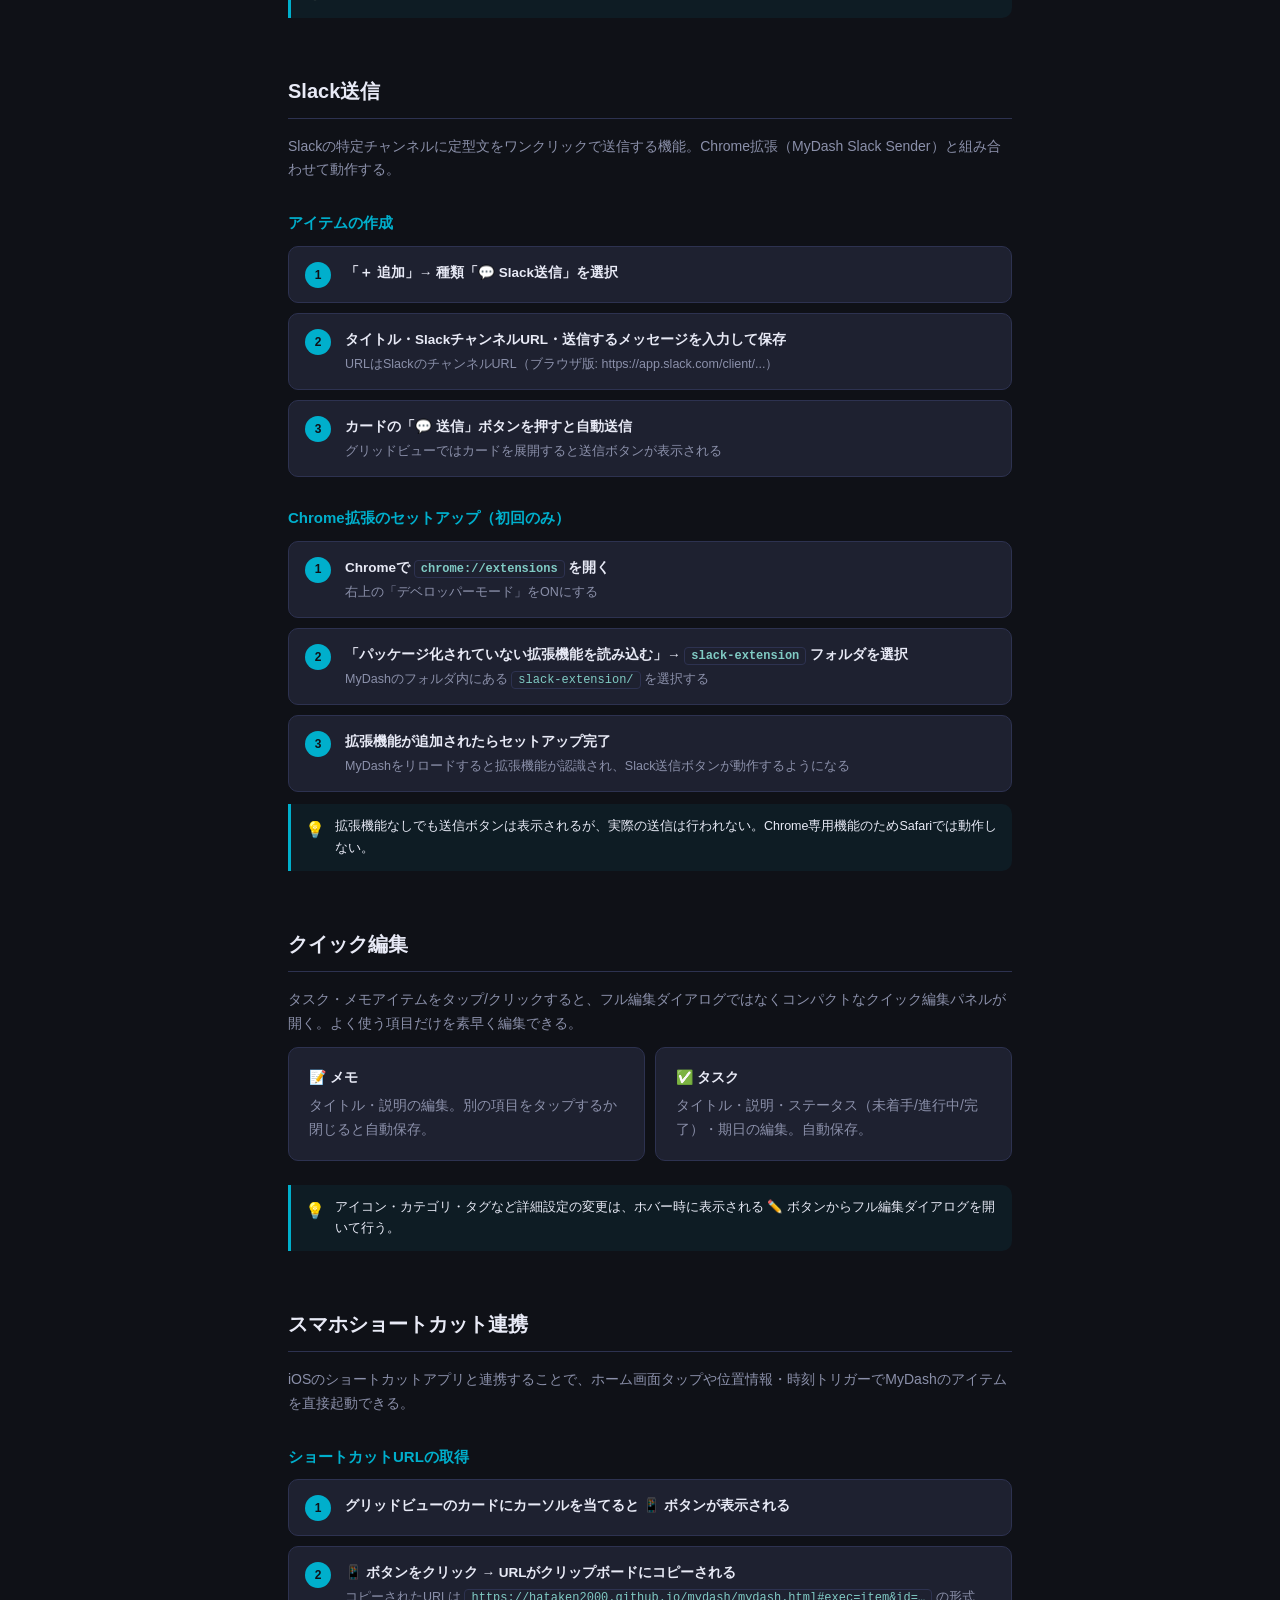
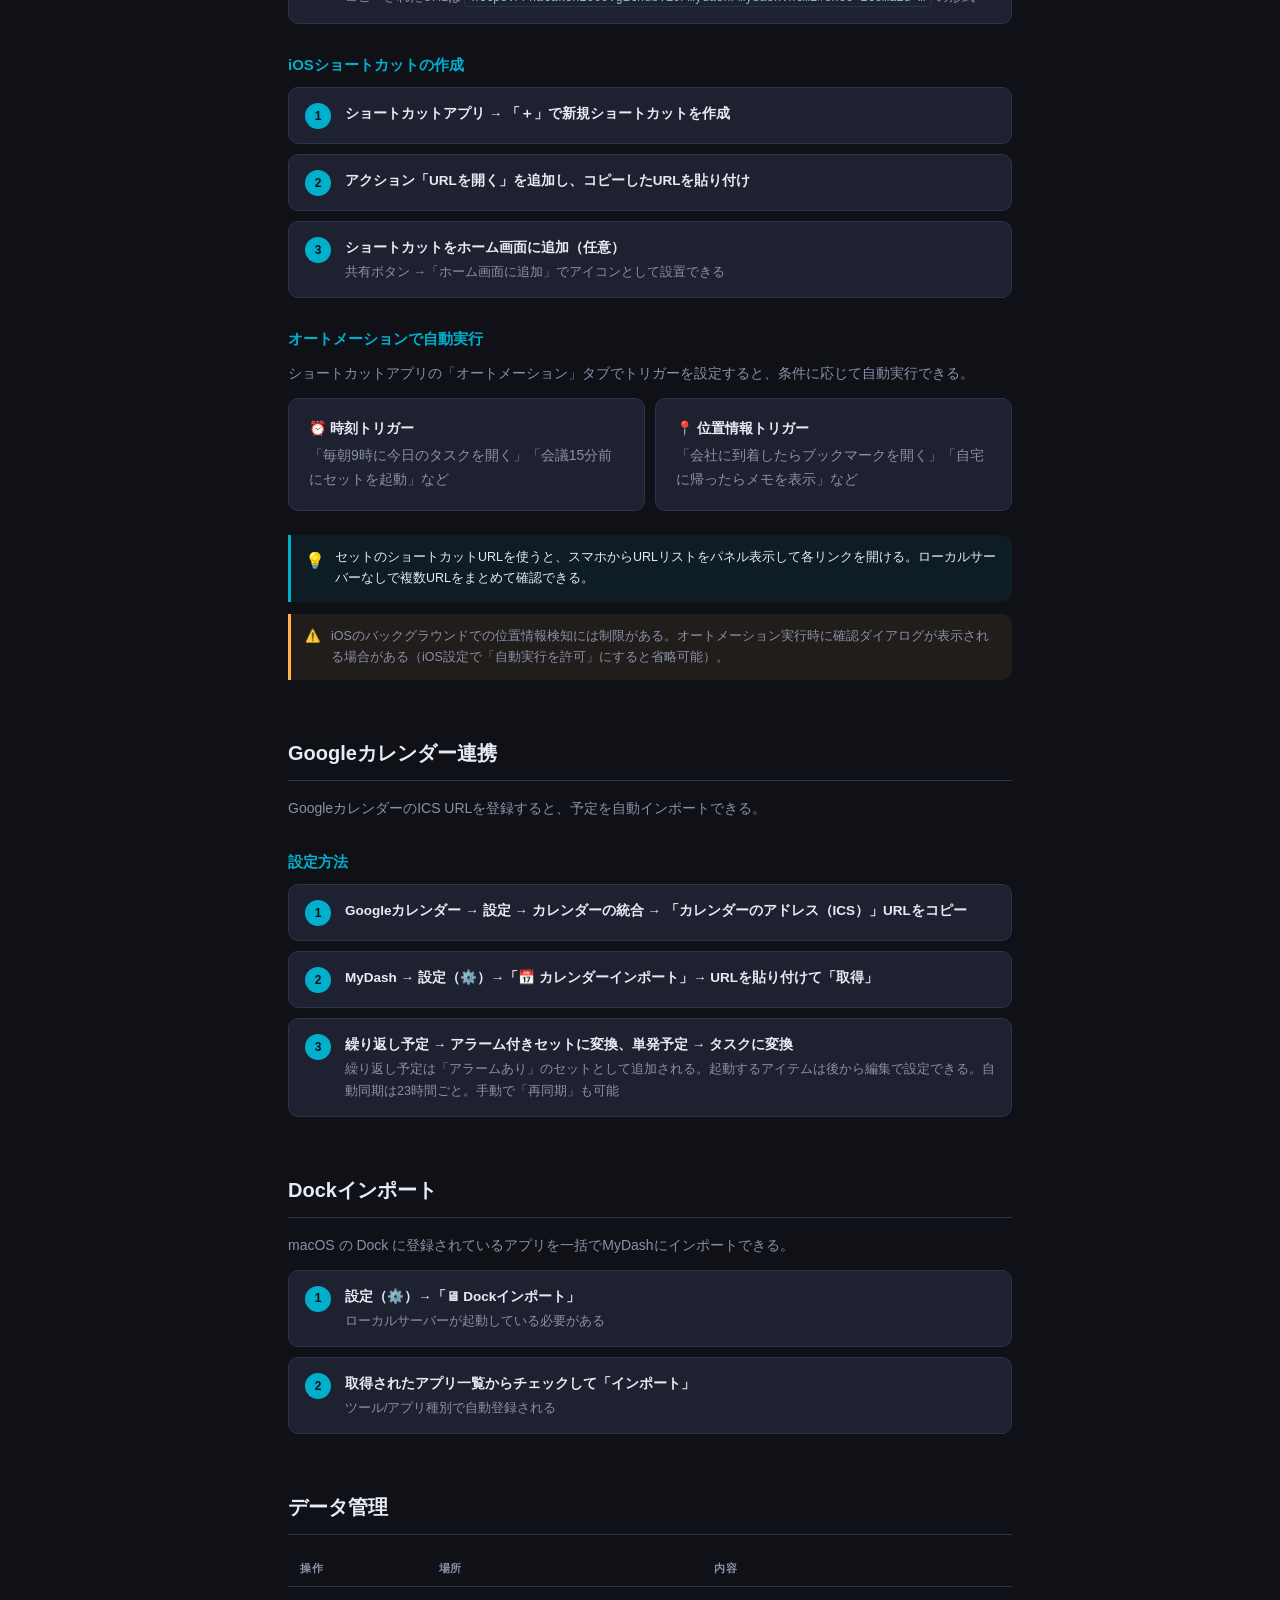
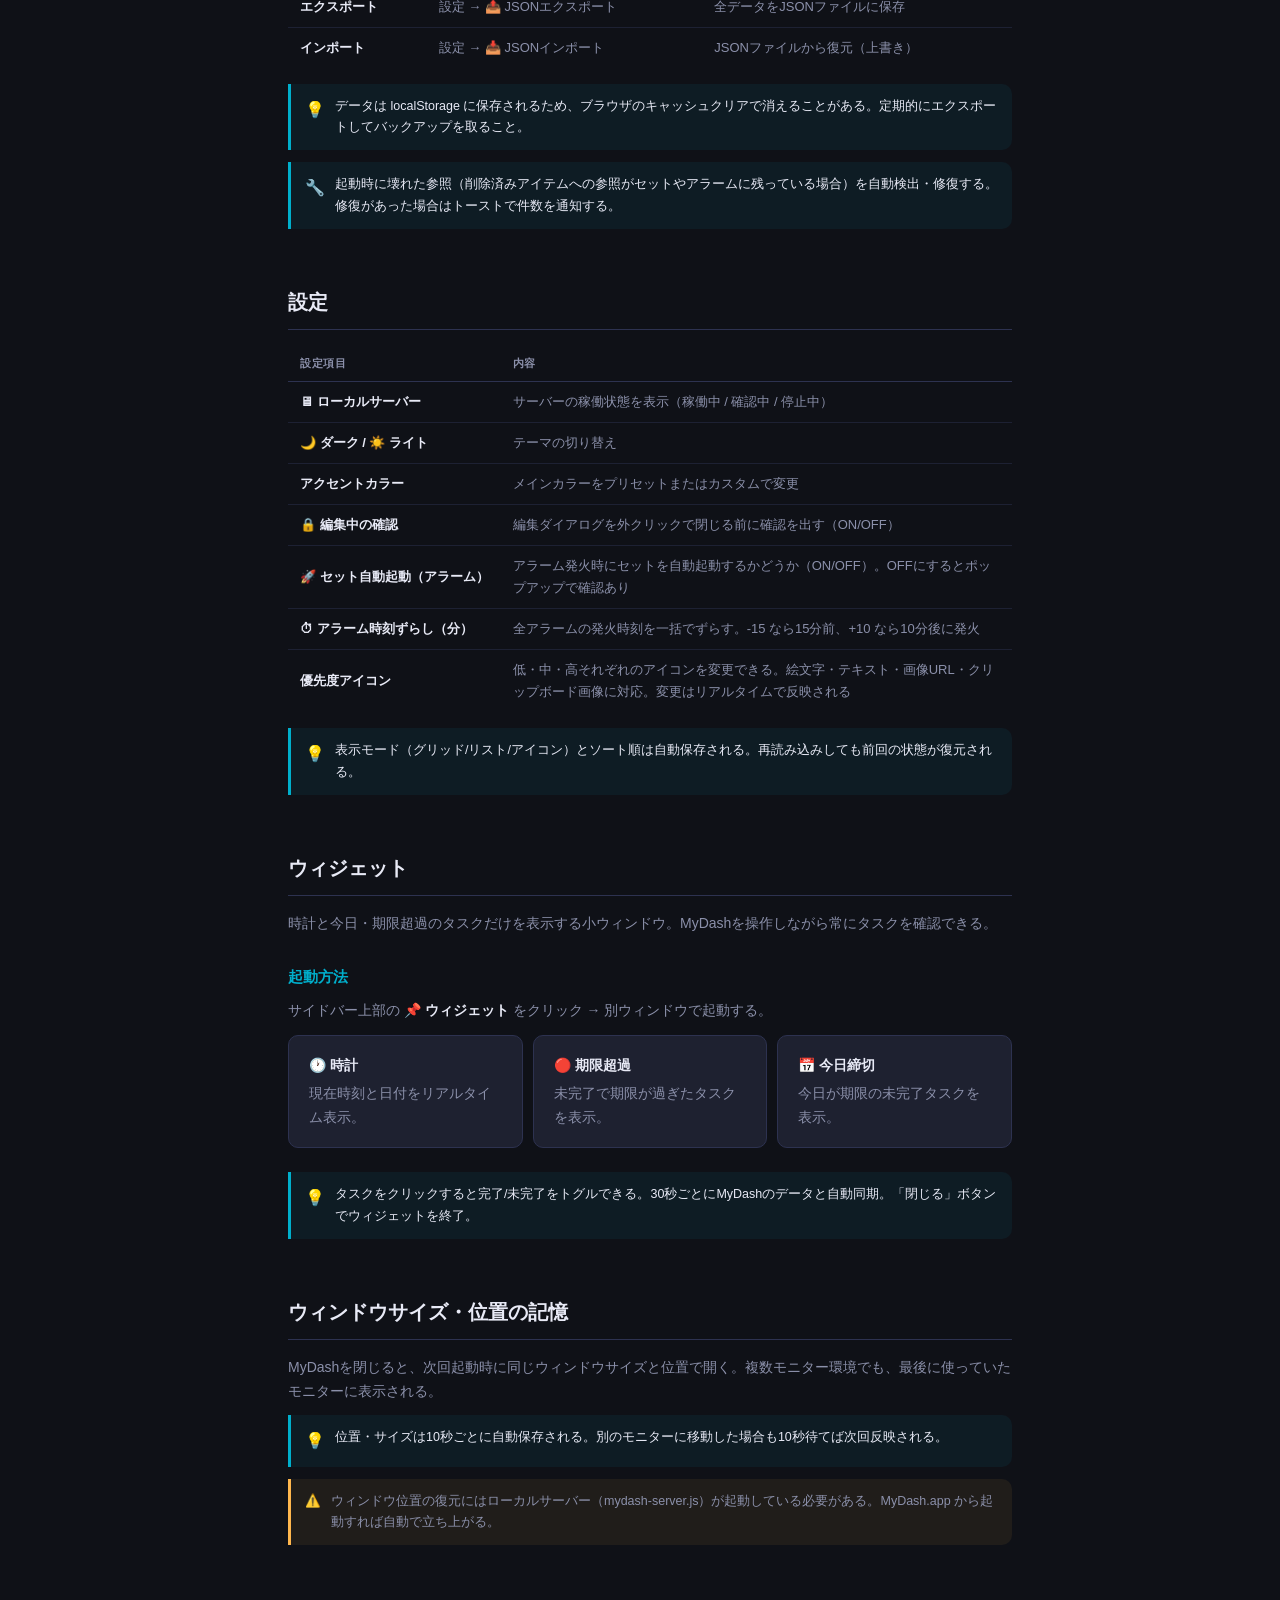
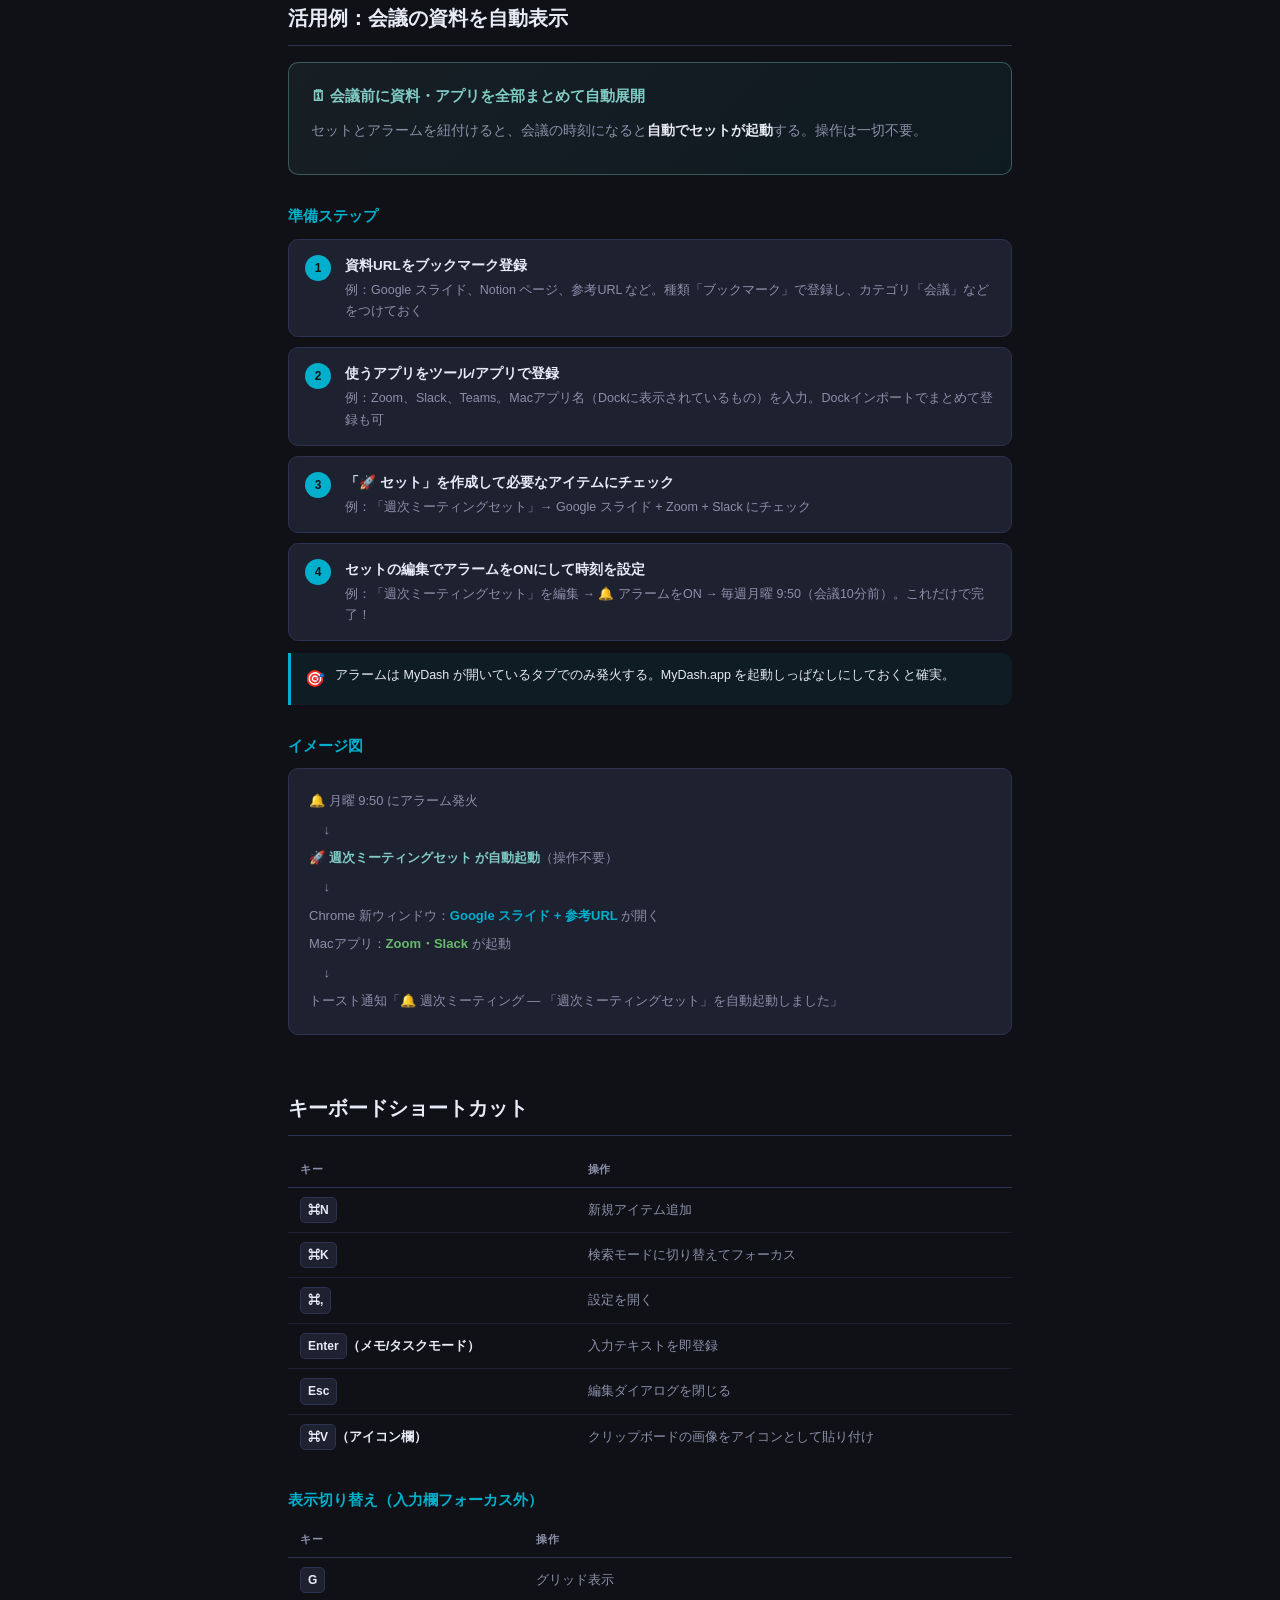
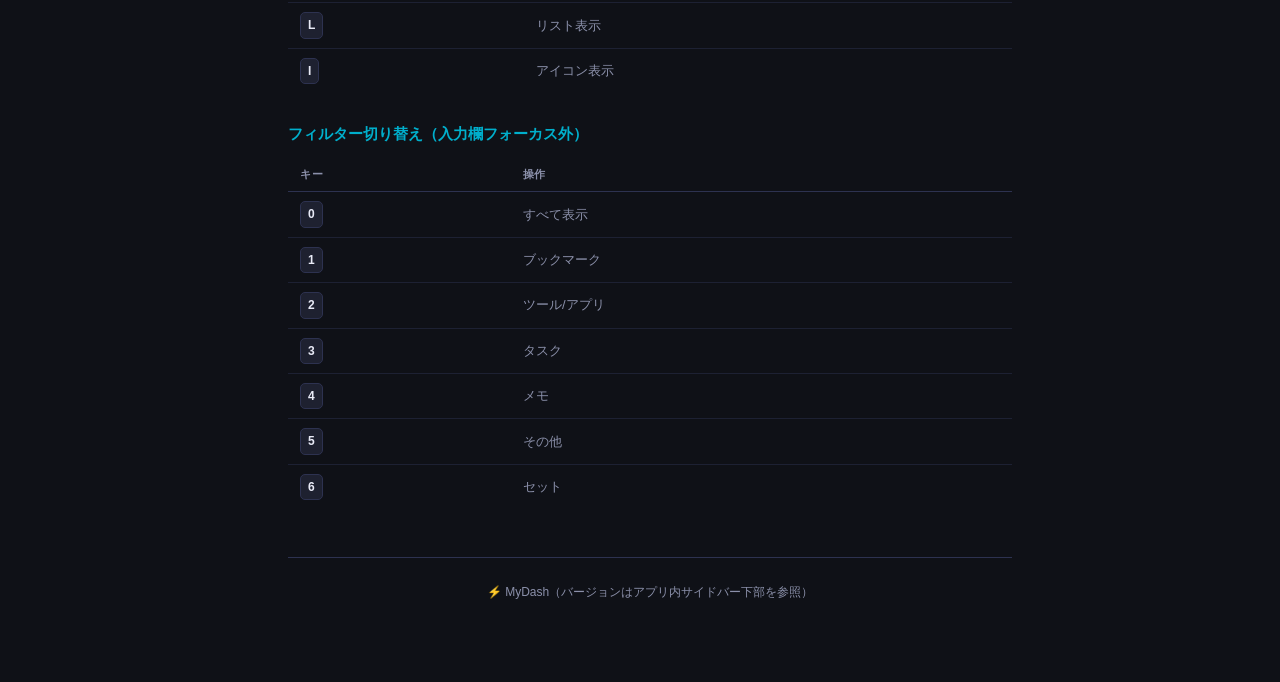
==== commit 1b6dcaf5: "docs: manual.htmlの絵文字表記をテキストに更新（v1.10.1） Co-Authored-By: Claude Sonnet 4.6 <noreply@anthropic.com>" ====
--- a/manual.html
+++ b/manual.html
@@ -403,14 +403,14 @@
   <p>リスト表示でメモカードを展開し、本文エリアをクリックするとその場で直接編集できる。<kbd>⌘+Enter</kbd> またはエリア外クリックで保存。</p>
 
   <h3>アイテムの非表示</h3>
-  <p>セット専用など通常は見せたくないアイテムを非表示にできる。選択モードで対象アイテムを選び「🙈 非表示にする」ボタンを押す。非表示アイテムは通常時は一覧に出ない。</p>
-  <p>非表示アイテムを再表示するには、選択モードに入ると薄く表示されるので選択して「👁️ 表示にする」を押す。</p>
+  <p>セット専用など通常は見せたくないアイテムを非表示にできる。選択モードで対象アイテムを選び「非表示にする」ボタンを押す。非表示アイテムは通常時は一覧に出ない。</p>
+  <p>非表示アイテムを再表示するには、選択モードに入ると薄く表示されるので選択して「表示にする」を押す。非表示アイテムはグリッド・リスト・アイコンいずれのビューでもタイプカラーの辺はそのまま、他の辺が破線で統一表示される。</p>
 
   <h3>ホバーボタン（リスト表示）</h3>
-  <p>リスト表示でカードにホバーすると、✏️🗑️ が右上にコンテンツに重なって表示される。⭐ は左上に表示される。選択モード中はチェックボックスが優先されるため ⭐ は非表示になる。</p>
+  <p>リスト表示でカードにホバーすると、編集・削除・複製などのアイコンボタンが右端に表示される。⭐ は左端に表示される。選択モード中はチェックボックスが優先されるため ⭐ は非表示になる。</p>
 
   <h3>選択モード</h3>
-  <p>ツールバーの選択ボタンで選択モードに入ると複数アイテムを一括操作できる。選択後のアクションは「👁️ 表示にする」「🙈 非表示にする」「🗑️ 削除」の3種類。</p>
+  <p>ツールバーの選択ボタンで選択モードに入ると複数アイテムを一括操作できる。選択後のアクションは「表示にする」「非表示にする」「削除」の3種類。</p>
 
   <h3>狭幅モード（リスト表示）</h3>
   <p>ウィンドウを狭くしてメインエリアが約450px以下になると、リストカードは自動的にコンパクト表示に切り替わる。タイトル・ステータス・優先度・⭐ボタンのみ表示し、説明文・タイプバッジ・期限日・カテゴリ・作成日は非表示になる。</p>
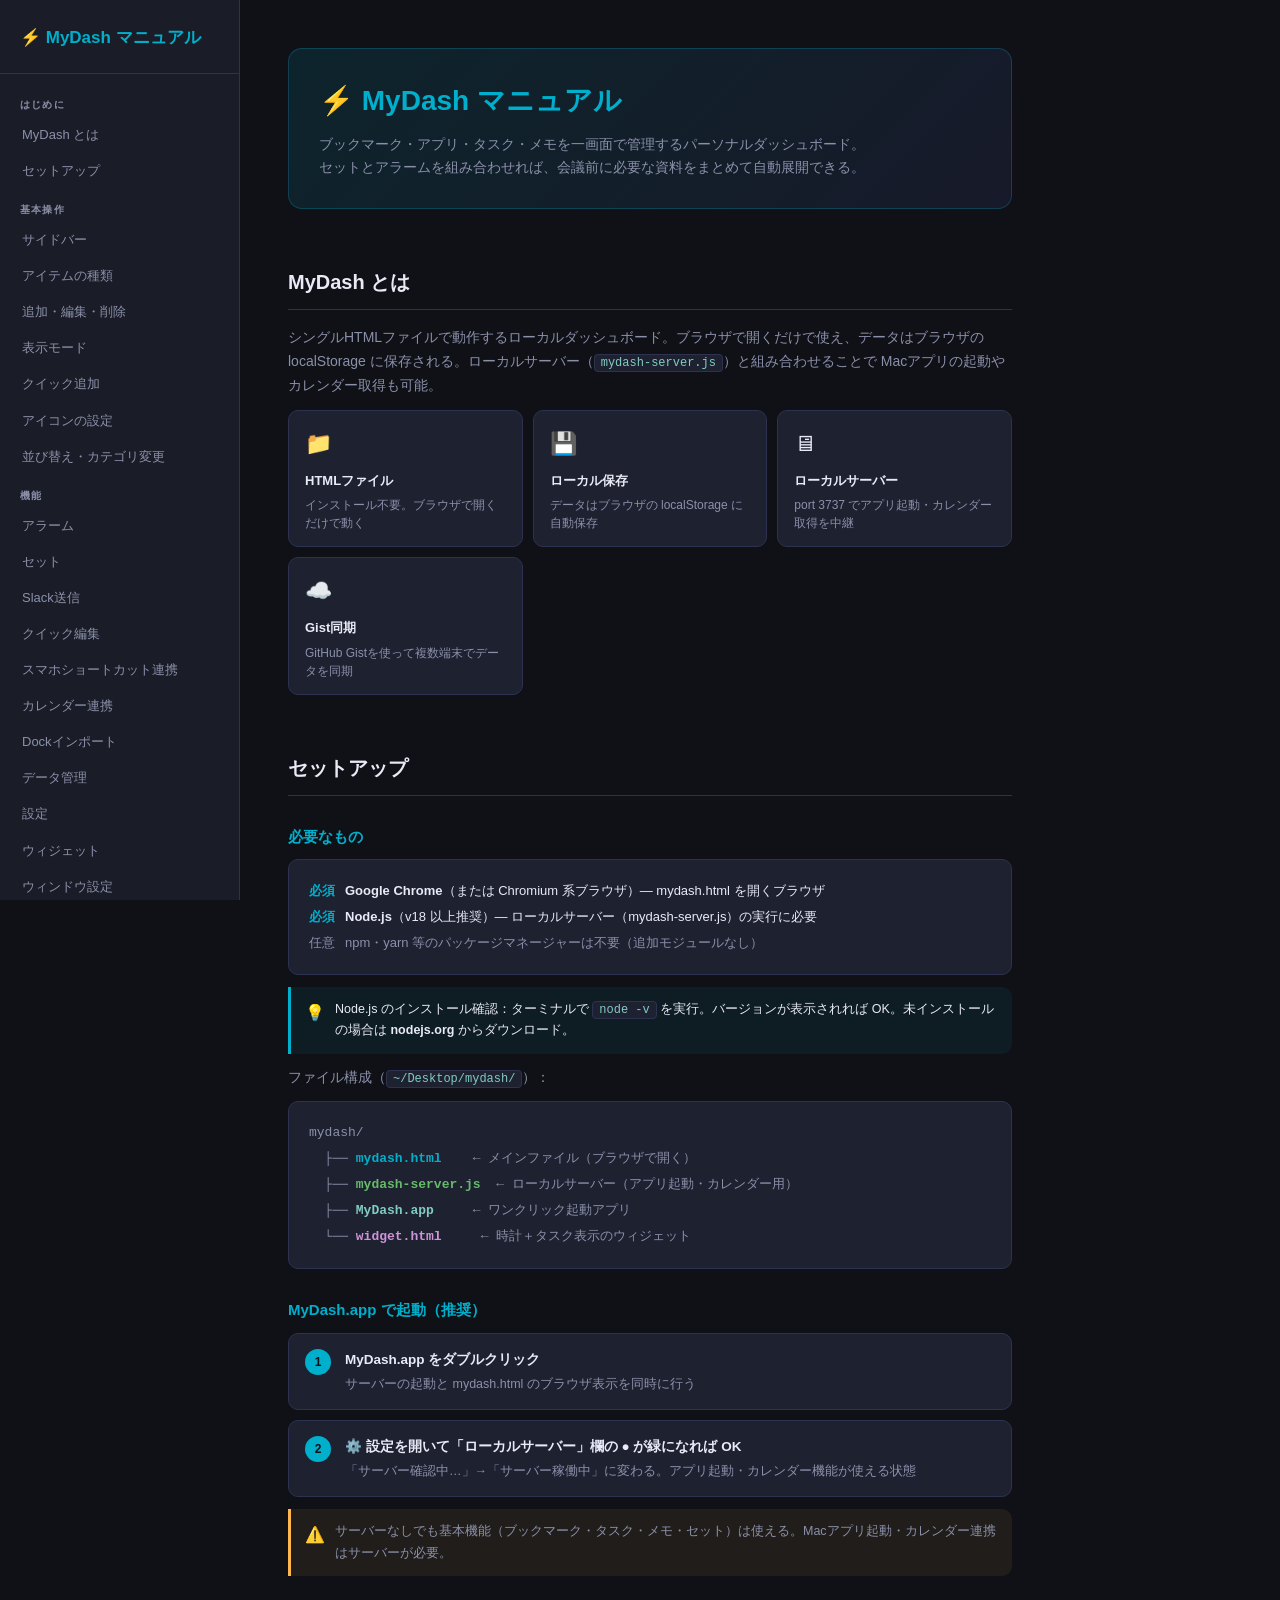
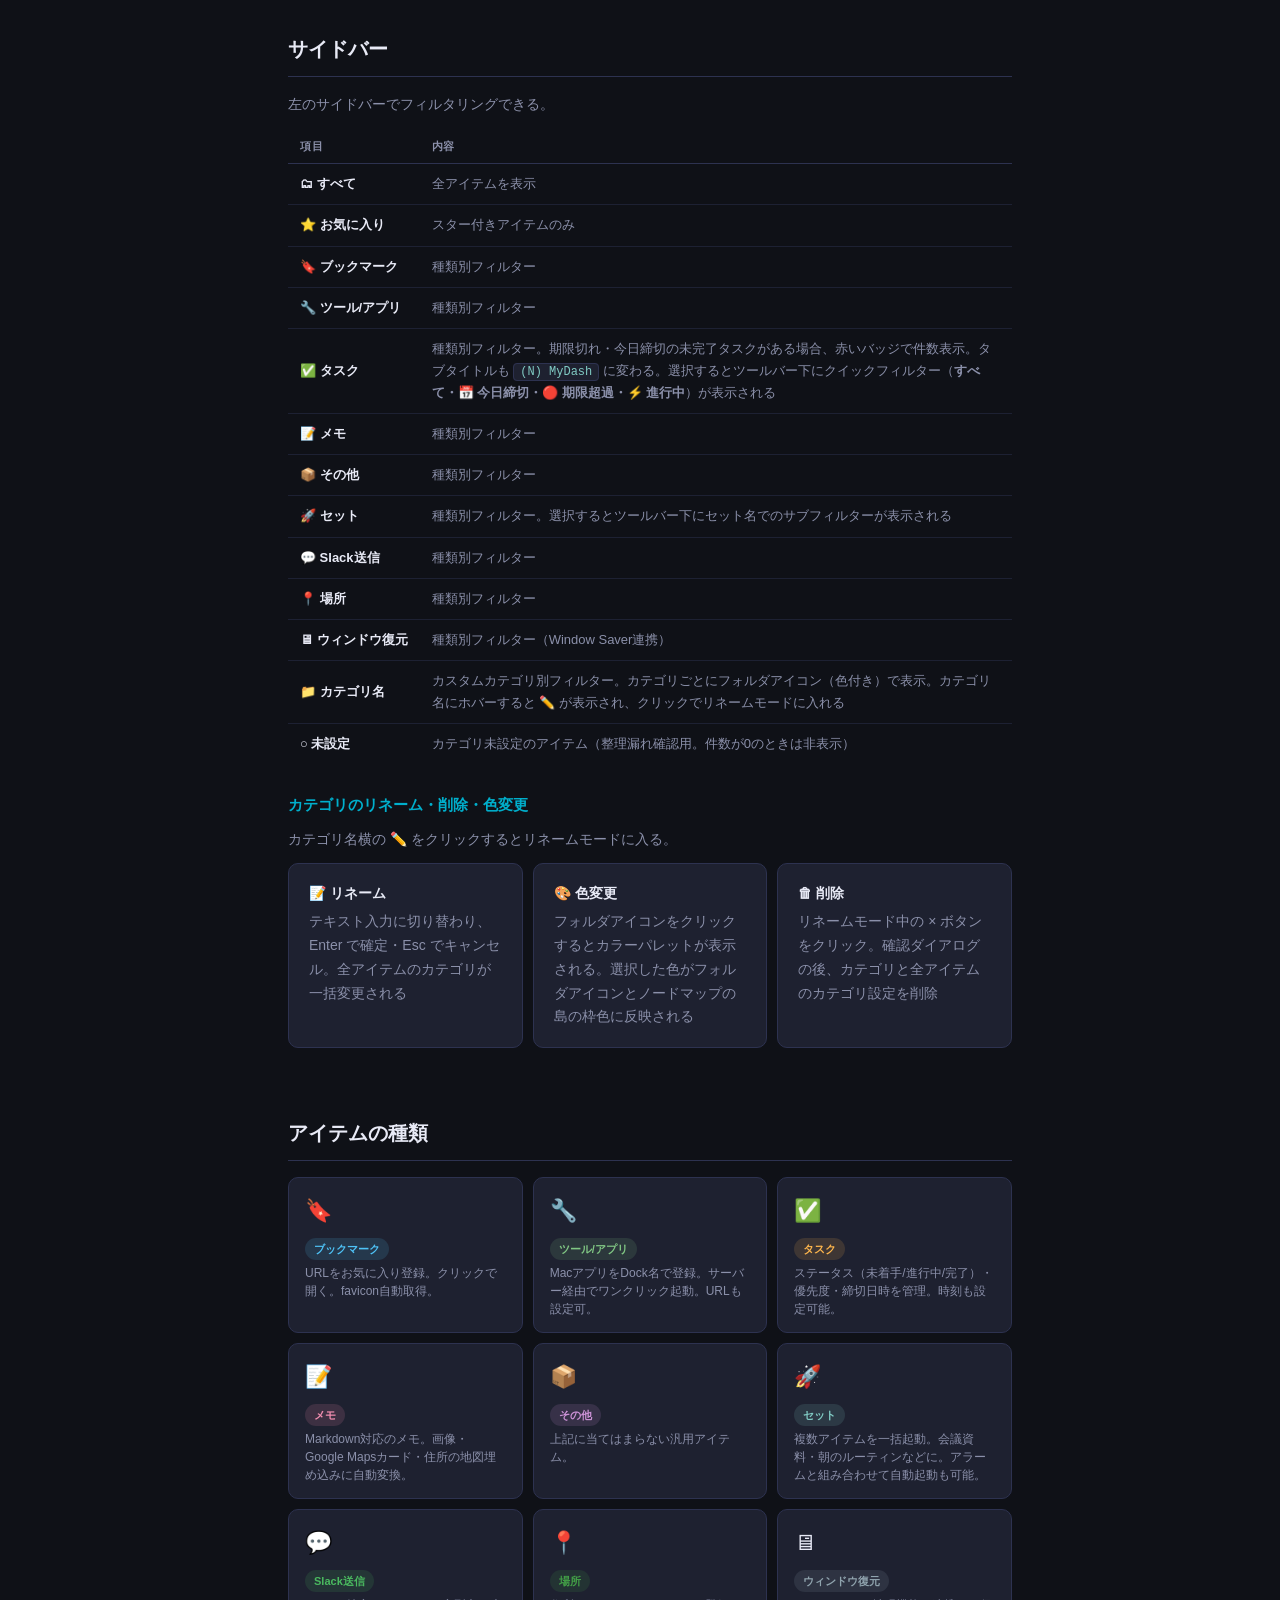
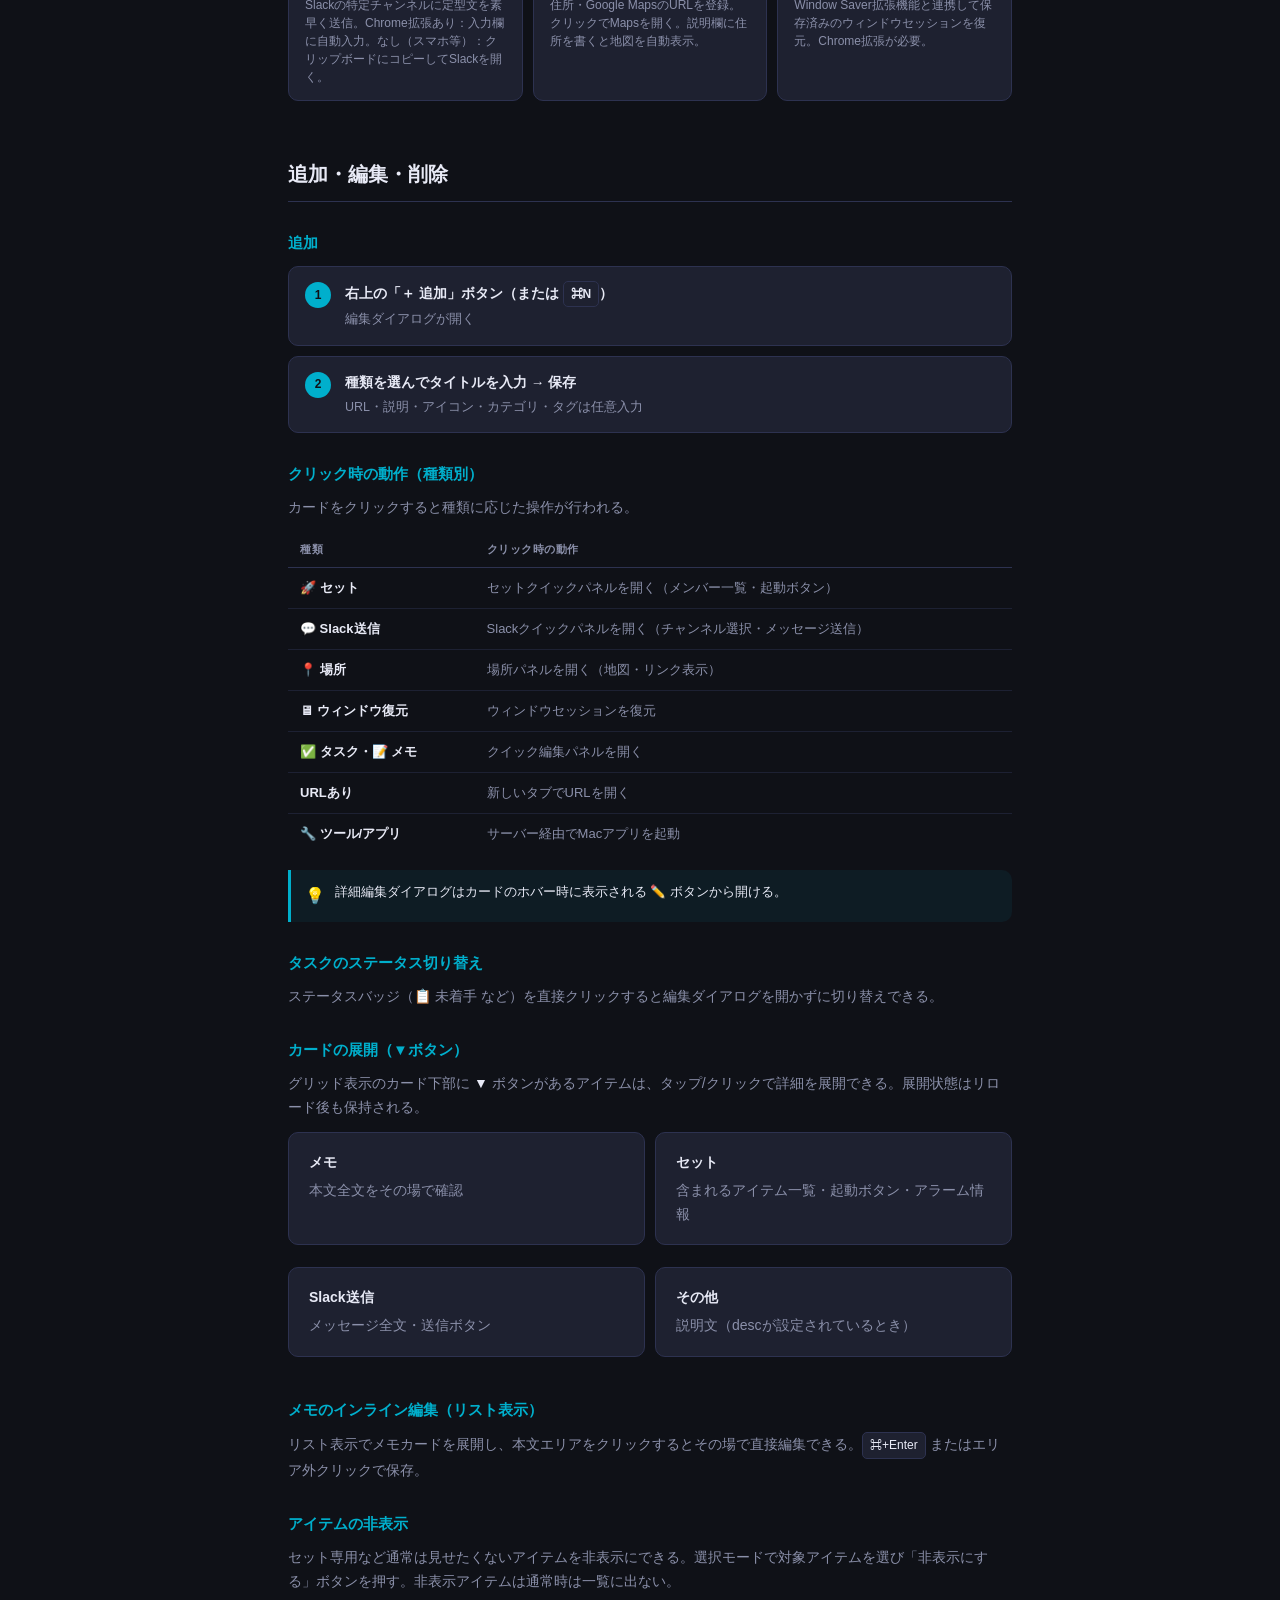
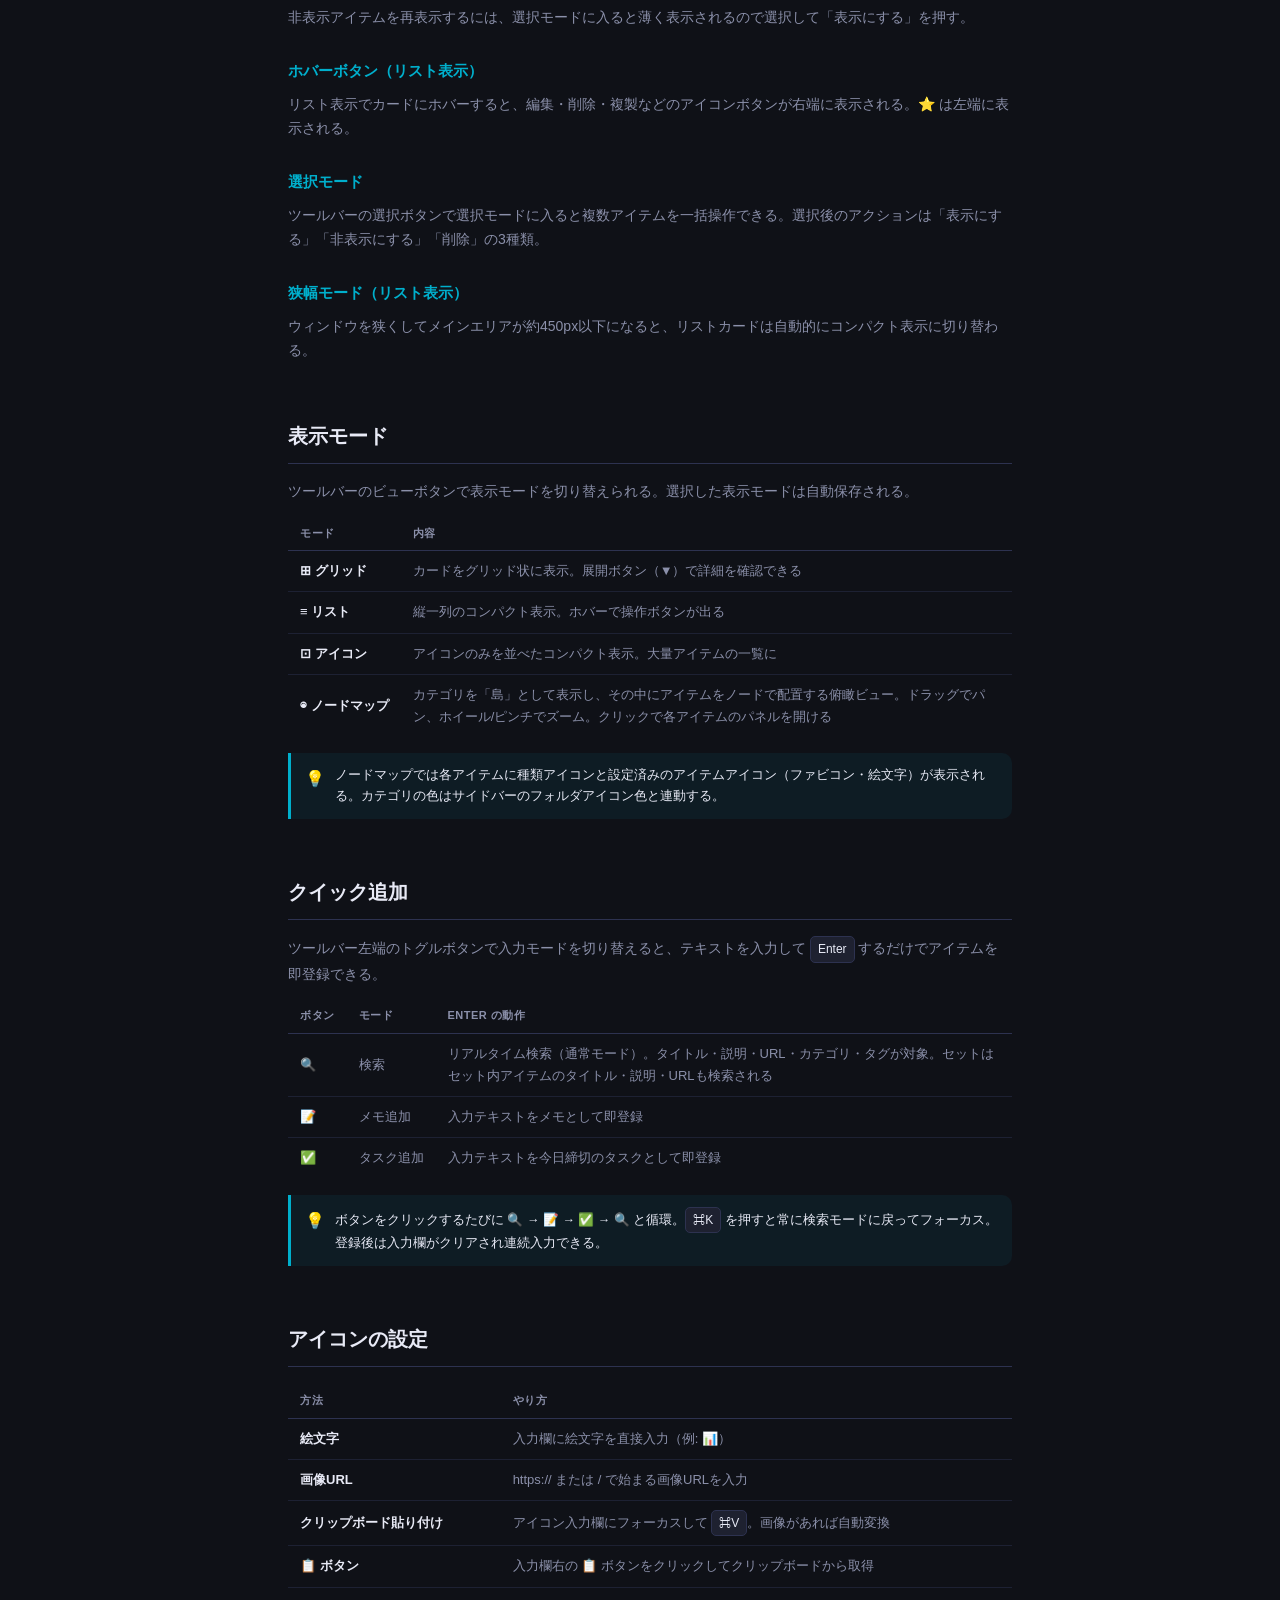
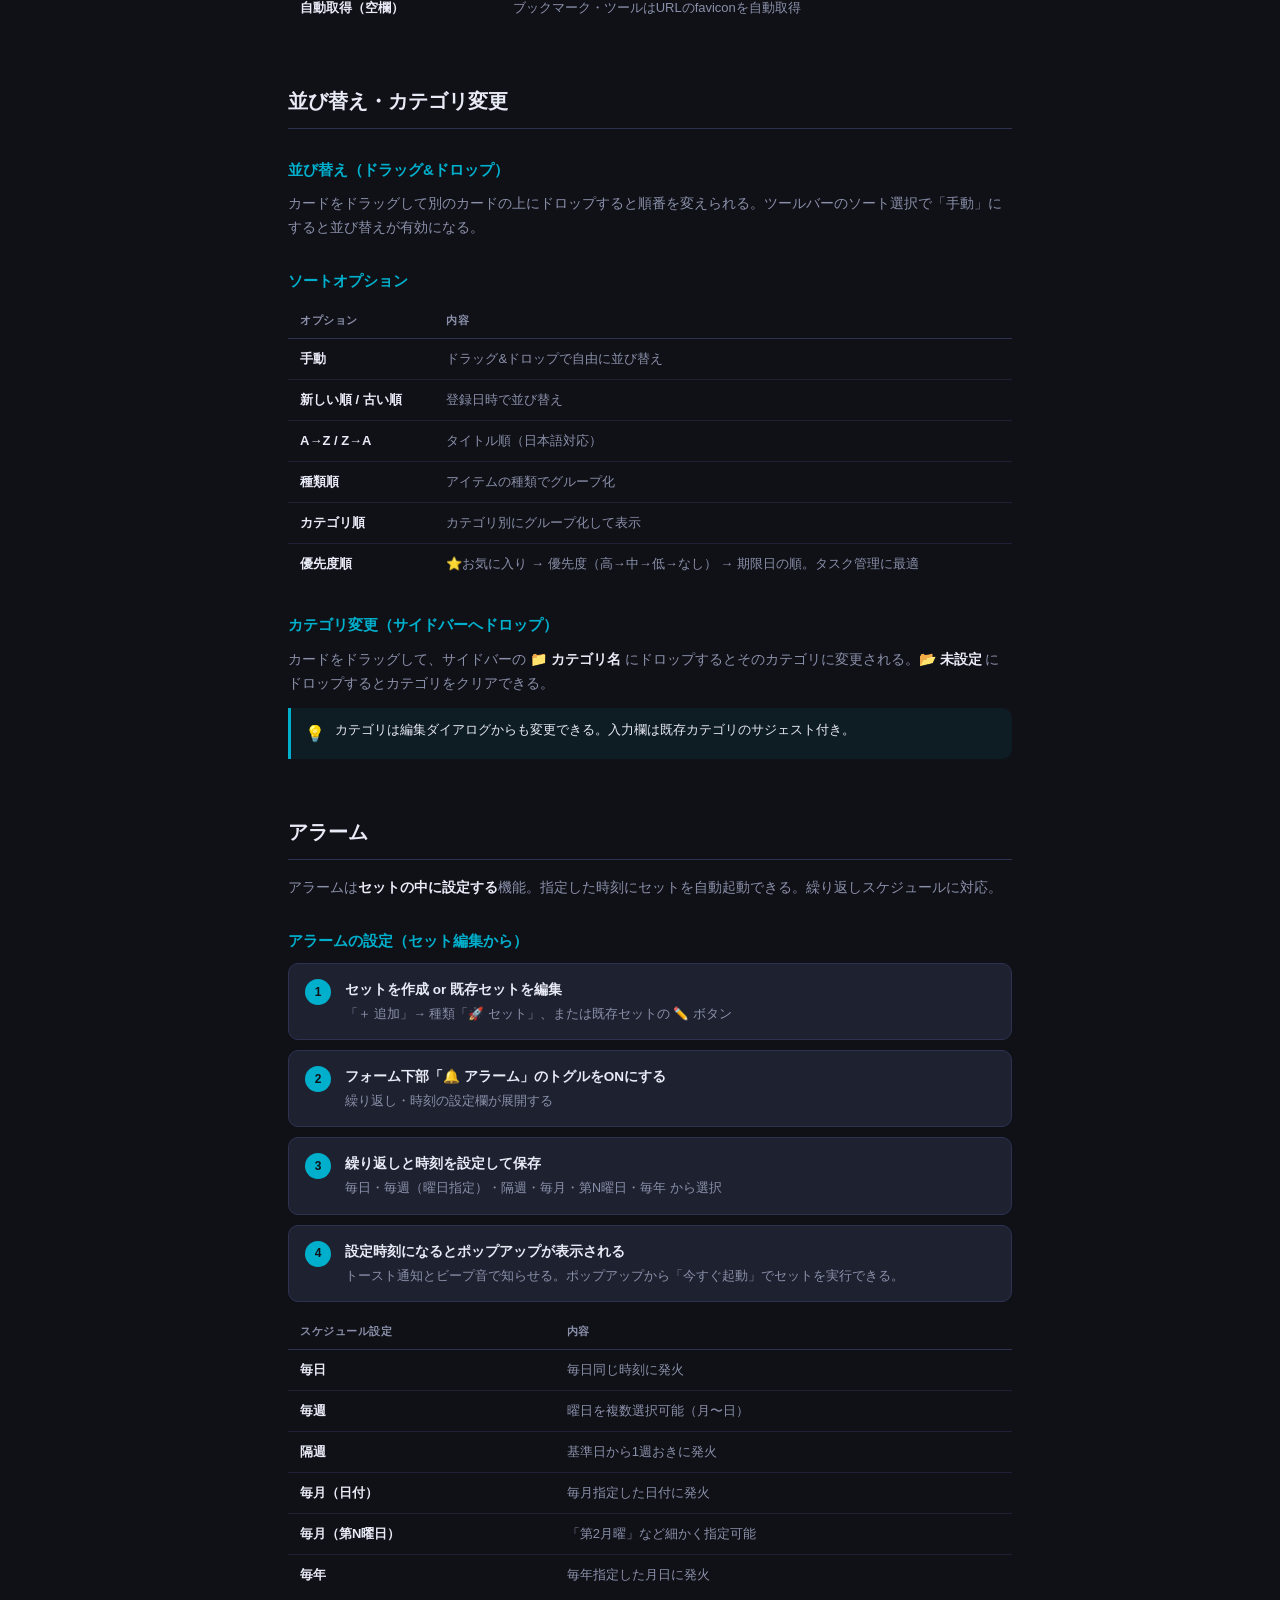
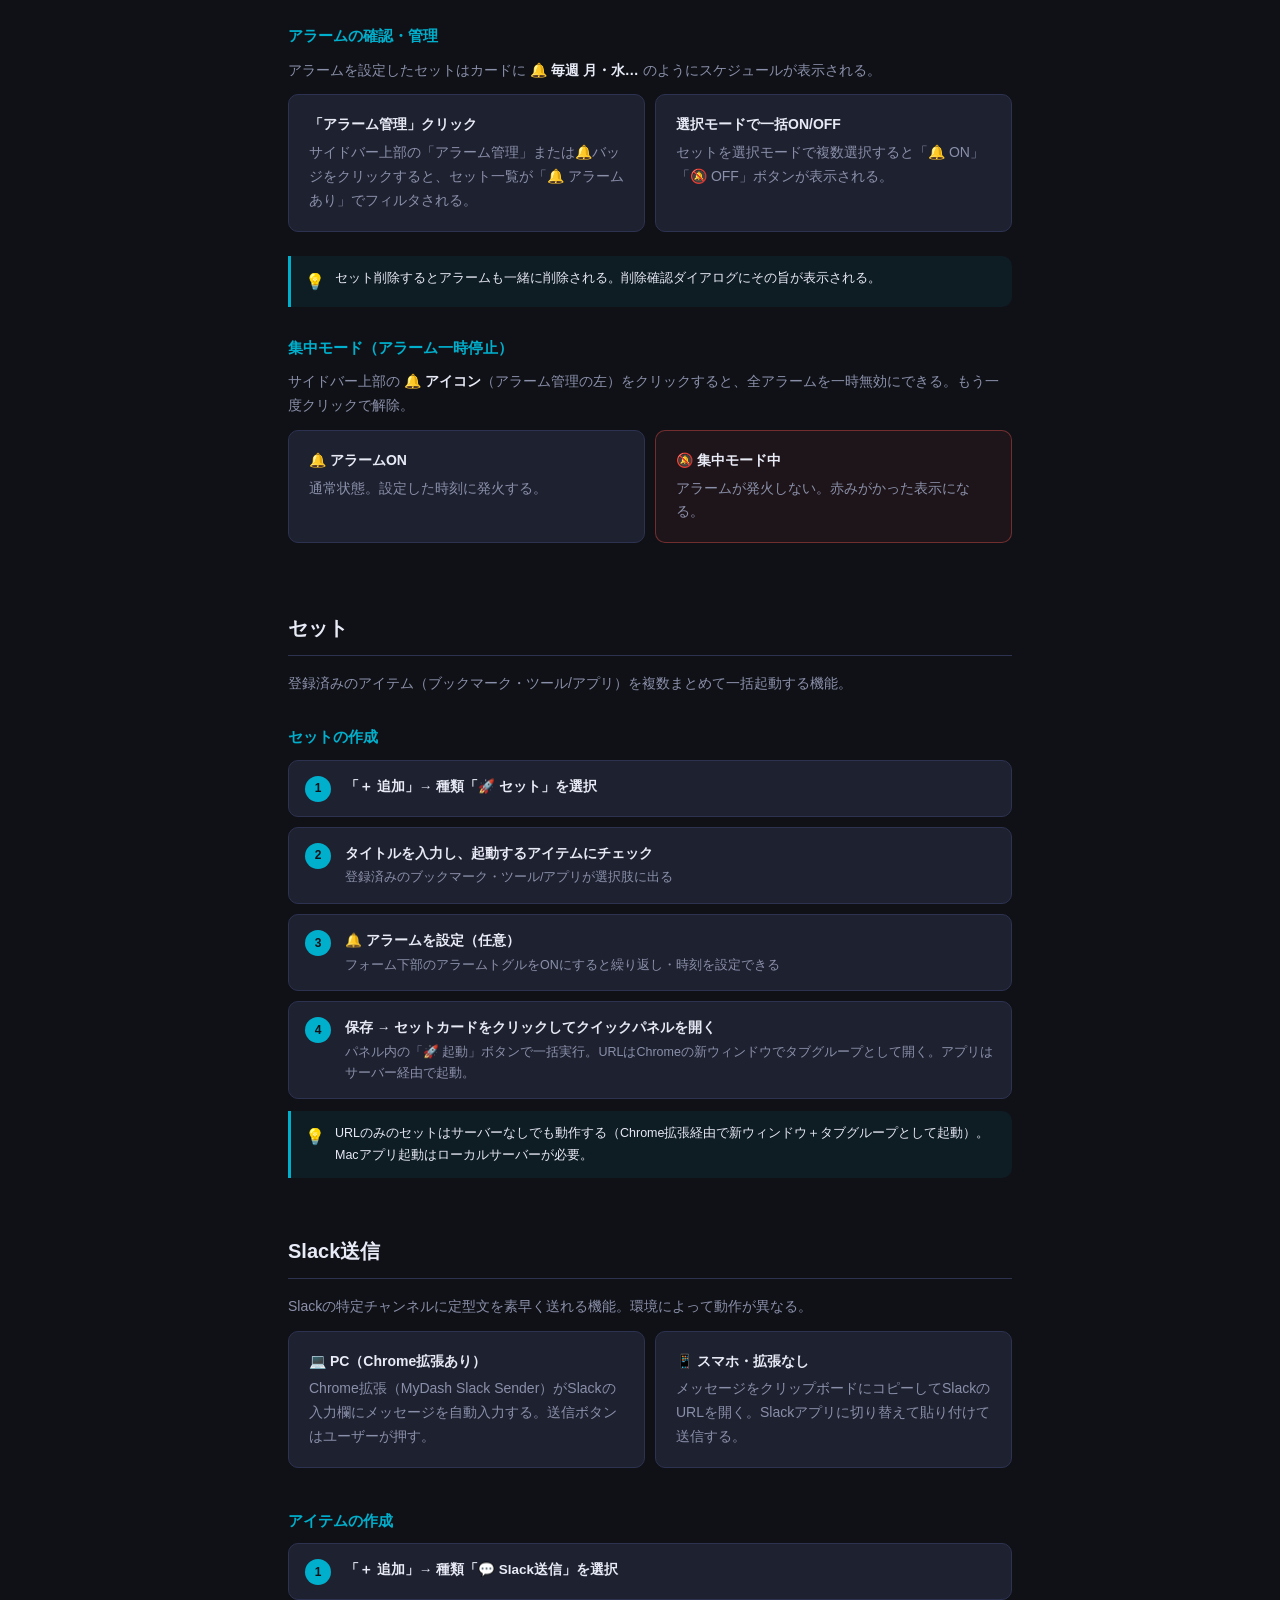
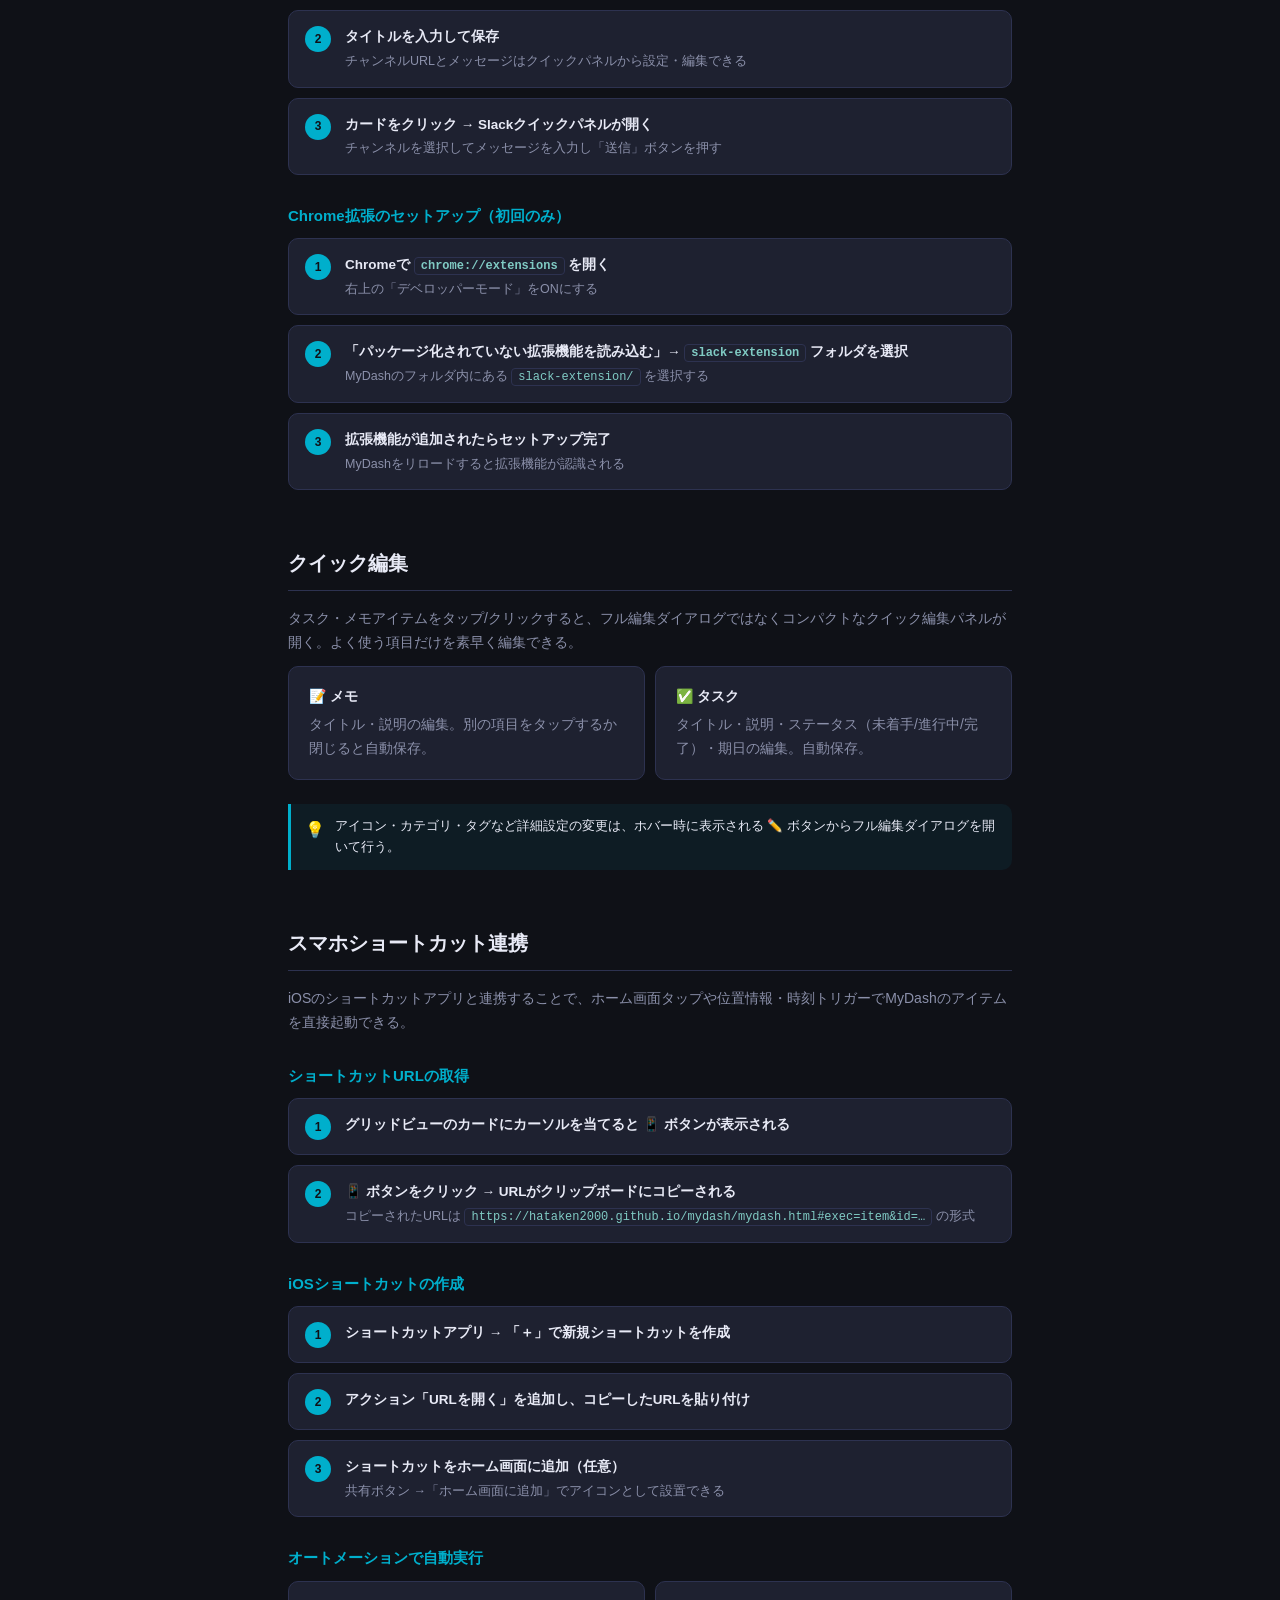
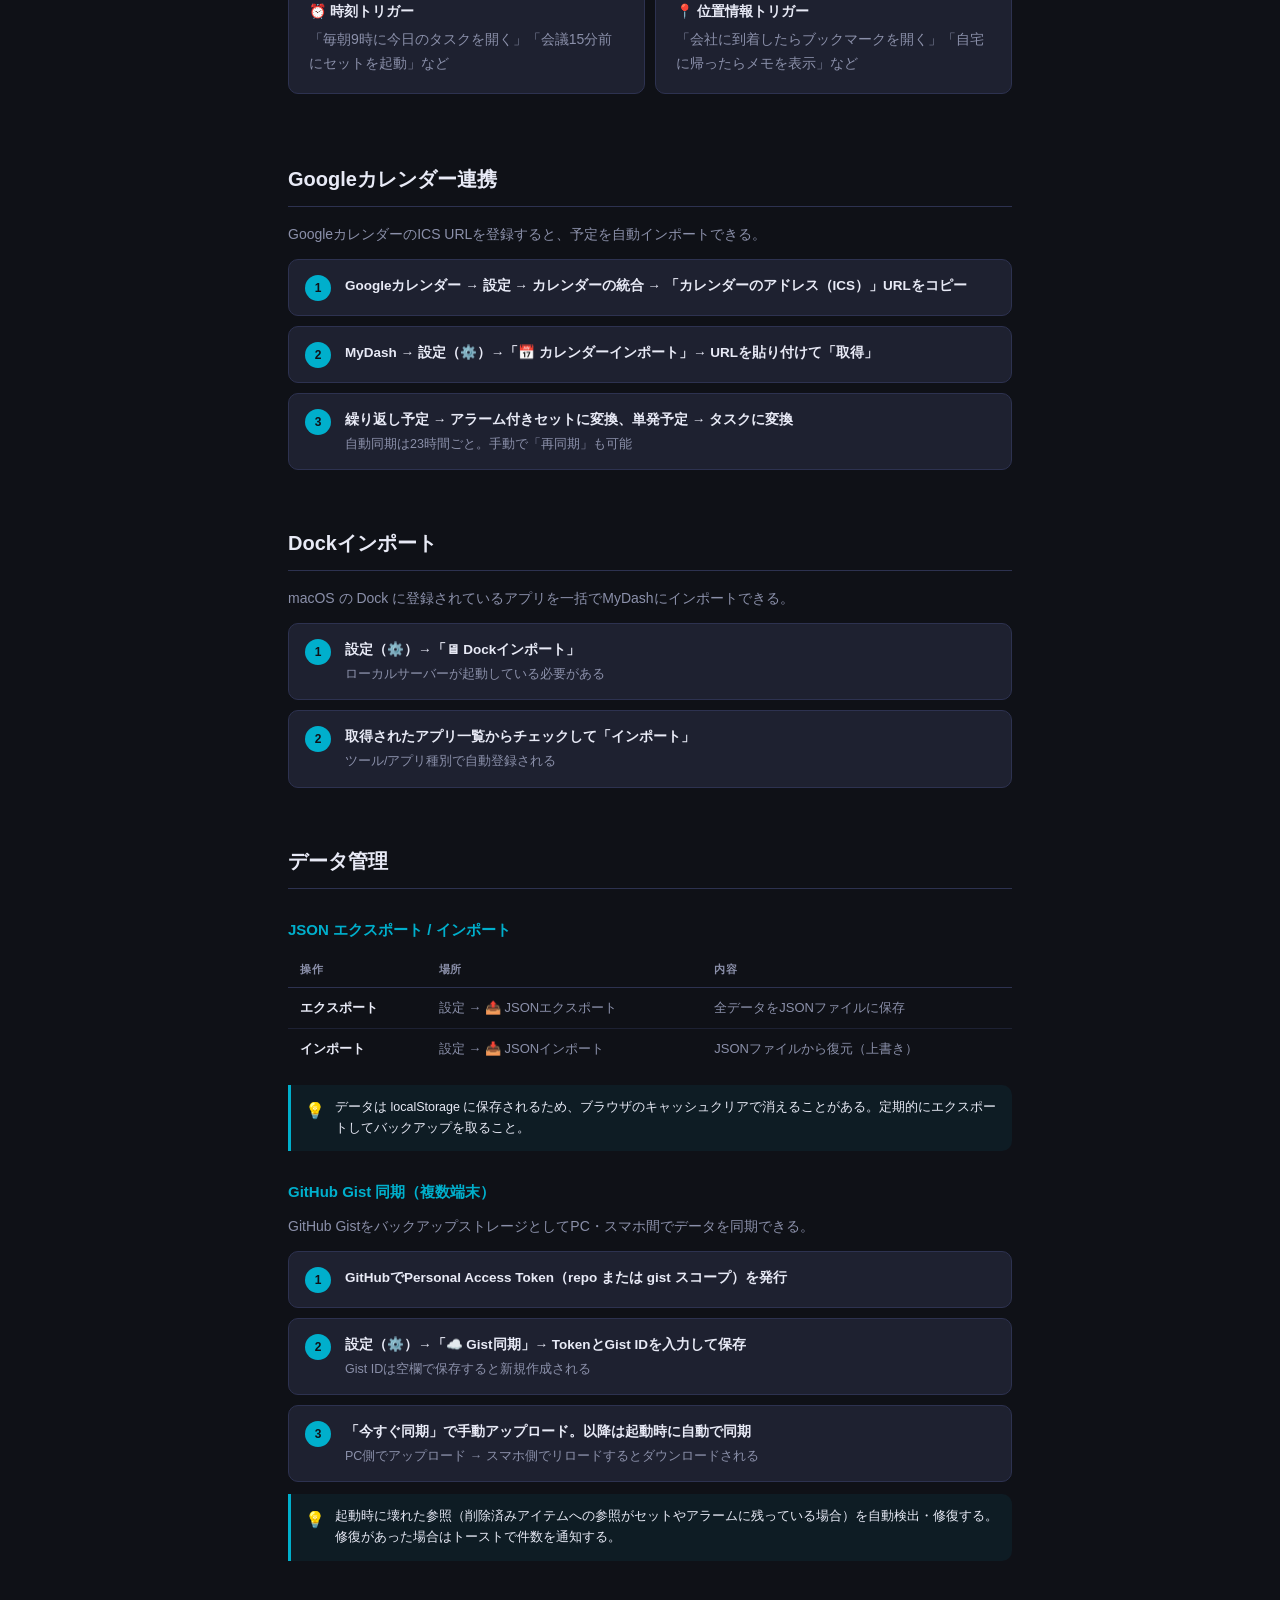
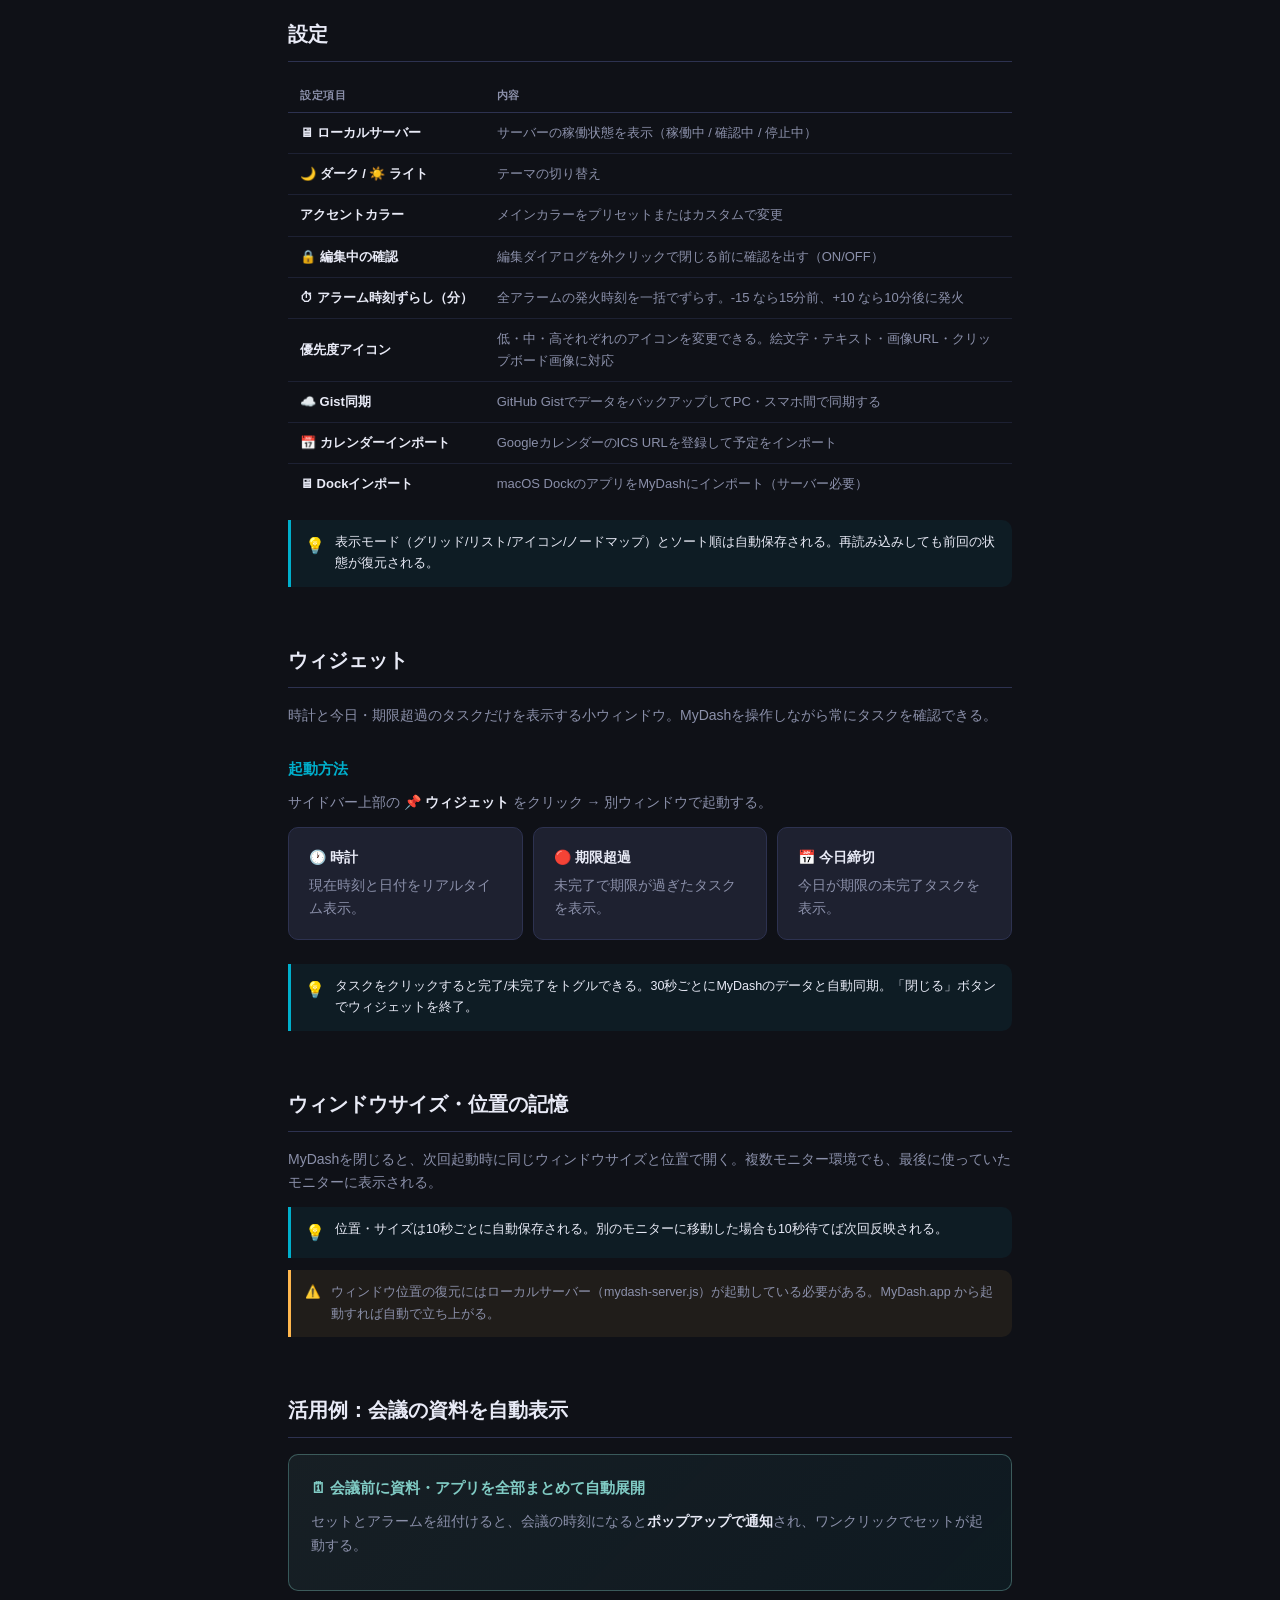
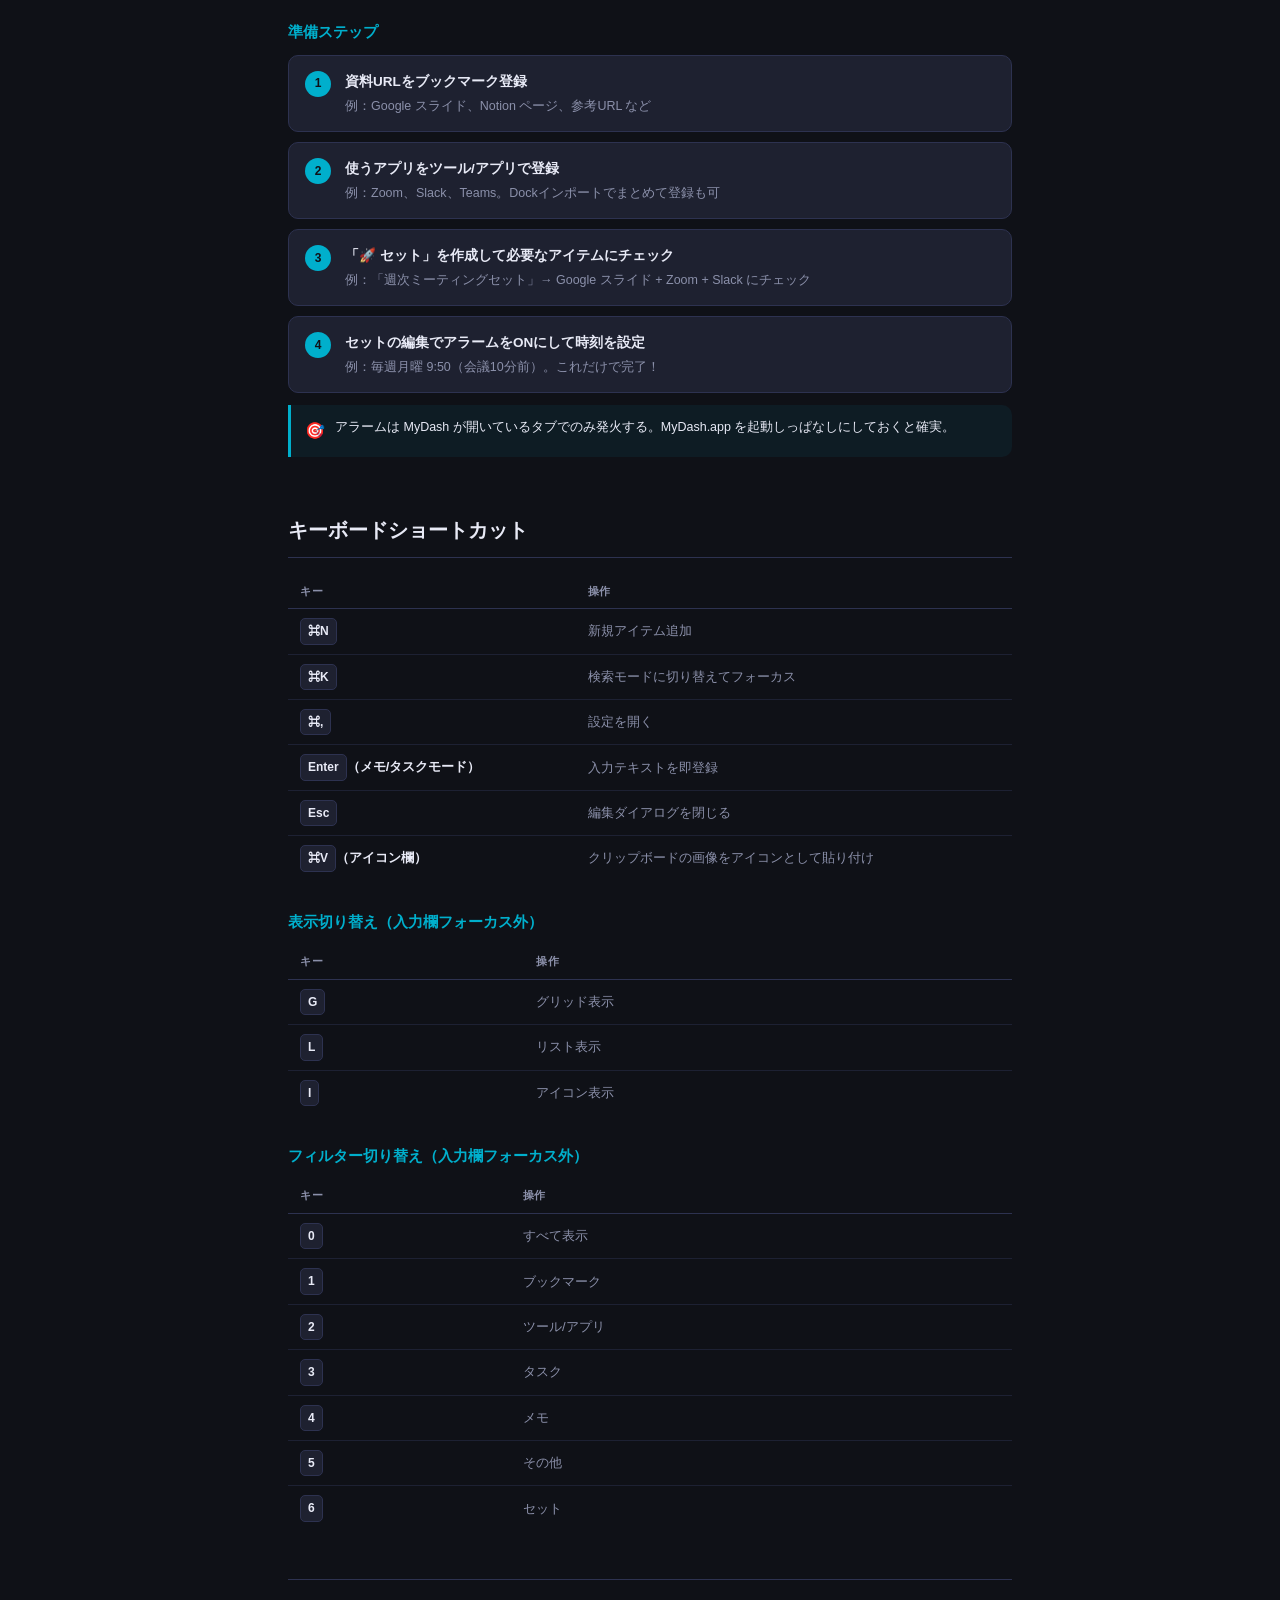
==== commit 2a89fb4b: "docs: マニュアルを最新状態に全面更新 [v1.11.6] - 場所・ウィンドウ復元タイプを追加 - クリック時の動作（種類別）テーブルを新設 - 表示モードセクション（グリッド/リスト/アイコン" ====
--- a/manual.html
+++ b/manual.html
@@ -203,6 +203,7 @@
   <a href="#sidebar">サイドバー</a>
   <a href="#items">アイテムの種類</a>
   <a href="#operations">追加・編集・削除</a>
+  <a href="#views">表示モード</a>
   <a href="#quickadd">クイック追加</a>
   <a href="#icon">アイコンの設定</a>
   <a href="#drag">並び替え・カテゴリ変更</a>
@@ -254,9 +255,9 @@
       <div class="desc">port 3737 でアプリ起動・カレンダー取得を中継</div>
     </div>
     <div class="type-card">
-      <div class="icon">📤</div>
-      <div class="name">バックアップ</div>
-      <div class="desc">JSON形式でエクスポート・インポートが可能</div>
+      <div class="icon">☁️</div>
+      <div class="name">Gist同期</div>
+      <div class="desc">GitHub Gistを使って複数端末でデータを同期</div>
     </div>
   </div>
 
@@ -318,10 +319,21 @@
     <tr><td>✅ タスク</td><td>種類別フィルター。期限切れ・今日締切の未完了タスクがある場合、赤いバッジで件数表示。タブタイトルも <code>(N) MyDash</code> に変わる。選択するとツールバー下にクイックフィルター（<strong>すべて・📅 今日締切・🔴 期限超過・⚡ 進行中</strong>）が表示される</td></tr>
     <tr><td>📝 メモ</td><td>種類別フィルター</td></tr>
     <tr><td>📦 その他</td><td>種類別フィルター</td></tr>
-    <tr><td>🚀 セット</td><td>種類別フィルター</td></tr>
-    <tr><td>● カテゴリ名</td><td>カスタムカテゴリ別フィルター（カテゴリをつけると自動追加）。カテゴリごとに自動でカラードットが割り当てられる。カテゴリ名にホバーすると ✏️ が表示され、クリックでリネームできる</td></tr>
+    <tr><td>🚀 セット</td><td>種類別フィルター。選択するとツールバー下にセット名でのサブフィルターが表示される</td></tr>
+    <tr><td>💬 Slack送信</td><td>種類別フィルター</td></tr>
+    <tr><td>📍 場所</td><td>種類別フィルター</td></tr>
+    <tr><td>🖥 ウィンドウ復元</td><td>種類別フィルター（Window Saver連携）</td></tr>
+    <tr><td>📁 カテゴリ名</td><td>カスタムカテゴリ別フィルター。カテゴリごとにフォルダアイコン（色付き）で表示。カテゴリ名にホバーすると ✏️ が表示され、クリックでリネームモードに入れる</td></tr>
     <tr><td>○ 未設定</td><td>カテゴリ未設定のアイテム（整理漏れ確認用。件数が0のときは非表示）</td></tr>
   </table>
+
+  <h3>カテゴリのリネーム・削除・色変更</h3>
+  <p>カテゴリ名横の ✏️ をクリックするとリネームモードに入る。</p>
+  <div class="card-grid" style="grid-template-columns:1fr 1fr 1fr">
+    <div class="card"><strong>📝 リネーム</strong><p style="margin:4px 0 0">テキスト入力に切り替わり、Enter で確定・Esc でキャンセル。全アイテムのカテゴリが一括変更される</p></div>
+    <div class="card"><strong>🎨 色変更</strong><p style="margin:4px 0 0">フォルダアイコンをクリックするとカラーパレットが表示される。選択した色がフォルダアイコンとノードマップの島の枠色に反映される</p></div>
+    <div class="card"><strong>🗑 削除</strong><p style="margin:4px 0 0">リネームモード中の × ボタンをクリック。確認ダイアログの後、カテゴリと全アイテムのカテゴリ設定を削除</p></div>
+  </div>
 
   <!-- ── アイテムの種類 ── -->
   <h2 id="items">アイテムの種類</h2>
@@ -344,7 +356,7 @@
     <div class="type-card">
       <div class="icon">📝</div>
       <div class="name"><span class="badge badge-memo">メモ</span></div>
-      <div class="desc">Markdown対応のメモ。折りたたみ表示対応。</div>
+      <div class="desc">Markdown対応のメモ。画像・Google Mapsカード・住所の地図埋め込みに自動変換。</div>
     </div>
     <div class="type-card">
       <div class="icon">📦</div>
@@ -354,12 +366,22 @@
     <div class="type-card">
       <div class="icon">🚀</div>
       <div class="name"><span class="badge badge-set">セット</span></div>
-      <div class="desc">複数アイテムを一括起動。会議資料・朝のルーティンなどに。</div>
+      <div class="desc">複数アイテムを一括起動。会議資料・朝のルーティンなどに。アラームと組み合わせて自動起動も可能。</div>
     </div>
     <div class="type-card">
       <div class="icon">💬</div>
       <div class="name"><span class="badge" style="background:rgba(74,185,95,0.14);color:#4ab95f">Slack送信</span></div>
-      <div class="desc">Slackの特定チャンネルに定型文をワンクリック送信。Chrome拡張と連携して動作。</div>
+      <div class="desc">Slackの特定チャンネルに定型文を素早く送信。Chrome拡張あり：入力欄に自動入力。なし（スマホ等）：クリップボードにコピーしてSlackを開く。</div>
+    </div>
+    <div class="type-card">
+      <div class="icon">📍</div>
+      <div class="name"><span class="badge" style="background:rgba(67,160,71,0.14);color:#43a047">場所</span></div>
+      <div class="desc">住所・Google MapsのURLを登録。クリックでMapsを開く。説明欄に住所を書くと地図を自動表示。</div>
+    </div>
+    <div class="type-card">
+      <div class="icon">🖥</div>
+      <div class="name"><span class="badge" style="background:rgba(144,164,174,0.14);color:#90a4ae">ウィンドウ復元</span></div>
+      <div class="desc">Window Saver拡張機能と連携して保存済みのウィンドウセッションを復元。Chrome拡張が必要。</div>
     </div>
   </div>
 
@@ -384,8 +406,22 @@
     </div>
   </div>
 
-  <h3>編集・削除</h3>
-  <p><strong>カードをクリック</strong>で編集ダイアログを開く。右クリックでコンテキストメニュー（編集・開く・削除）も使える。</p>
+  <h3>クリック時の動作（種類別）</h3>
+  <p>カードをクリックすると種類に応じた操作が行われる。</p>
+  <table>
+    <tr><th>種類</th><th>クリック時の動作</th></tr>
+    <tr><td>🚀 セット</td><td>セットクイックパネルを開く（メンバー一覧・起動ボタン）</td></tr>
+    <tr><td>💬 Slack送信</td><td>Slackクイックパネルを開く（チャンネル選択・メッセージ送信）</td></tr>
+    <tr><td>📍 場所</td><td>場所パネルを開く（地図・リンク表示）</td></tr>
+    <tr><td>🖥 ウィンドウ復元</td><td>ウィンドウセッションを復元</td></tr>
+    <tr><td>✅ タスク・📝 メモ</td><td>クイック編集パネルを開く</td></tr>
+    <tr><td>URLあり</td><td>新しいタブでURLを開く</td></tr>
+    <tr><td>🔧 ツール/アプリ</td><td>サーバー経由でMacアプリを起動</td></tr>
+  </table>
+  <div class="tip">
+    <span class="tip-icon">💡</span>
+    <span>詳細編集ダイアログはカードのホバー時に表示される ✏️ ボタンから開ける。</span>
+  </div>
 
   <h3>タスクのステータス切り替え</h3>
   <p>ステータスバッジ（📋 未着手 など）を直接クリックすると編集ダイアログを開かずに切り替えできる。</p>
@@ -404,16 +440,31 @@
 
   <h3>アイテムの非表示</h3>
   <p>セット専用など通常は見せたくないアイテムを非表示にできる。選択モードで対象アイテムを選び「非表示にする」ボタンを押す。非表示アイテムは通常時は一覧に出ない。</p>
-  <p>非表示アイテムを再表示するには、選択モードに入ると薄く表示されるので選択して「表示にする」を押す。非表示アイテムはグリッド・リスト・アイコンいずれのビューでもタイプカラーの辺はそのまま、他の辺が破線で統一表示される。</p>
+  <p>非表示アイテムを再表示するには、選択モードに入ると薄く表示されるので選択して「表示にする」を押す。</p>
 
   <h3>ホバーボタン（リスト表示）</h3>
-  <p>リスト表示でカードにホバーすると、編集・削除・複製などのアイコンボタンが右端に表示される。⭐ は左端に表示される。選択モード中はチェックボックスが優先されるため ⭐ は非表示になる。</p>
+  <p>リスト表示でカードにホバーすると、編集・削除・複製などのアイコンボタンが右端に表示される。⭐ は左端に表示される。</p>
 
   <h3>選択モード</h3>
   <p>ツールバーの選択ボタンで選択モードに入ると複数アイテムを一括操作できる。選択後のアクションは「表示にする」「非表示にする」「削除」の3種類。</p>
 
   <h3>狭幅モード（リスト表示）</h3>
-  <p>ウィンドウを狭くしてメインエリアが約450px以下になると、リストカードは自動的にコンパクト表示に切り替わる。タイトル・ステータス・優先度・⭐ボタンのみ表示し、説明文・タイプバッジ・期限日・カテゴリ・作成日は非表示になる。</p>
+  <p>ウィンドウを狭くしてメインエリアが約450px以下になると、リストカードは自動的にコンパクト表示に切り替わる。</p>
+
+  <!-- ── 表示モード ── -->
+  <h2 id="views">表示モード</h2>
+  <p>ツールバーのビューボタンで表示モードを切り替えられる。選択した表示モードは自動保存される。</p>
+  <table>
+    <tr><th>モード</th><th>内容</th></tr>
+    <tr><td>⊞ グリッド</td><td>カードをグリッド状に表示。展開ボタン（▼）で詳細を確認できる</td></tr>
+    <tr><td>≡ リスト</td><td>縦一列のコンパクト表示。ホバーで操作ボタンが出る</td></tr>
+    <tr><td>⊡ アイコン</td><td>アイコンのみを並べたコンパクト表示。大量アイテムの一覧に</td></tr>
+    <tr><td>◉ ノードマップ</td><td>カテゴリを「島」として表示し、その中にアイテムをノードで配置する俯瞰ビュー。ドラッグでパン、ホイール/ピンチでズーム。クリックで各アイテムのパネルを開ける</td></tr>
+  </table>
+  <div class="tip">
+    <span class="tip-icon">💡</span>
+    <span>ノードマップでは各アイテムに種類アイコンと設定済みのアイテムアイコン（ファビコン・絵文字）が表示される。カテゴリの色はサイドバーのフォルダアイコン色と連動する。</span>
+  </div>
 
   <!-- ── クイック追加 ── -->
   <h2 id="quickadd">クイック追加</h2>
@@ -454,14 +505,12 @@
     <tr><td>新しい順 / 古い順</td><td>登録日時で並び替え</td></tr>
     <tr><td>A→Z / Z→A</td><td>タイトル順（日本語対応）</td></tr>
     <tr><td>種類順</td><td>アイテムの種類でグループ化</td></tr>
+    <tr><td>カテゴリ順</td><td>カテゴリ別にグループ化して表示</td></tr>
     <tr><td>優先度順</td><td>⭐お気に入り → 優先度（高→中→低→なし） → 期限日の順。タスク管理に最適</td></tr>
   </table>
 
   <h3>カテゴリ変更（サイドバーへドロップ）</h3>
   <p>カードをドラッグして、サイドバーの <strong>📁 カテゴリ名</strong> にドロップするとそのカテゴリに変更される。<strong>📂 未設定</strong> にドロップするとカテゴリをクリアできる。</p>
-
-  <h3>カテゴリのリネーム</h3>
-  <p>サイドバーのカテゴリ名にホバーすると ✏️ ボタンが表示される。クリックするとその場でテキスト入力に切り替わり、Enter で確定・Esc でキャンセル。確定するとそのカテゴリに属する全アイテムが一括で新しい名前に変わる。</p>
 
   <div class="tip">
     <span class="tip-icon">💡</span>
@@ -498,8 +547,8 @@
     <div class="step">
       <div class="step-num">4</div>
       <div class="step-body">
-        <strong>設定時刻になるとセットが自動起動する</strong>
-        <p>トースト通知とビープ音で知らせる。操作不要。</p>
+        <strong>設定時刻になるとポップアップが表示される</strong>
+        <p>トースト通知とビープ音で知らせる。ポップアップから「今すぐ起動」でセットを実行できる。</p>
       </div>
     </div>
   </div>
@@ -562,26 +611,37 @@
       <div class="step-num">3</div>
       <div class="step-body">
         <strong>🔔 アラームを設定（任意）</strong>
-        <p>フォーム下部のアラームトグルをONにすると繰り返し・時刻を設定できる。設定時刻になると自動でセットが起動する。</p>
+        <p>フォーム下部のアラームトグルをONにすると繰り返し・時刻を設定できる</p>
       </div>
     </div>
     <div class="step">
       <div class="step-num">4</div>
       <div class="step-body">
-        <strong>保存 → カードの「🚀 起動」ボタンで一括実行</strong>
-        <p>URLはChromeの新ウィンドウで、アプリはそのまま起動。アラームありのセットにはカードに🔔スケジュールが表示される。</p>
-      </div>
-    </div>
-  </div>
-
-  <div class="tip">
-    <span class="tip-icon">💡</span>
-    <span>セット起動にはローカルサーバー（MyDash.app）が起動している必要がある。</span>
+        <strong>保存 → セットカードをクリックしてクイックパネルを開く</strong>
+        <p>パネル内の「🚀 起動」ボタンで一括実行。URLはChromeの新ウィンドウでタブグループとして開く。アプリはサーバー経由で起動。</p>
+      </div>
+    </div>
+  </div>
+
+  <div class="tip">
+    <span class="tip-icon">💡</span>
+    <span>URLのみのセットはサーバーなしでも動作する（Chrome拡張経由で新ウィンドウ＋タブグループとして起動）。Macアプリ起動はローカルサーバーが必要。</span>
   </div>
 
   <!-- ── Slack送信 ── -->
   <h2 id="slack">Slack送信</h2>
-  <p>Slackの特定チャンネルに定型文をワンクリックで送信する機能。Chrome拡張（MyDash Slack Sender）と組み合わせて動作する。</p>
+  <p>Slackの特定チャンネルに定型文を素早く送れる機能。環境によって動作が異なる。</p>
+
+  <div class="card-grid" style="grid-template-columns:1fr 1fr">
+    <div class="card">
+      <strong>💻 PC（Chrome拡張あり）</strong>
+      <p style="margin:4px 0 0">Chrome拡張（MyDash Slack Sender）がSlackの入力欄にメッセージを自動入力する。送信ボタンはユーザーが押す。</p>
+    </div>
+    <div class="card">
+      <strong>📱 スマホ・拡張なし</strong>
+      <p style="margin:4px 0 0">メッセージをクリップボードにコピーしてSlackのURLを開く。Slackアプリに切り替えて貼り付けて送信する。</p>
+    </div>
+  </div>
 
   <h3>アイテムの作成</h3>
   <div class="steps">
@@ -594,15 +654,15 @@
     <div class="step">
       <div class="step-num">2</div>
       <div class="step-body">
-        <strong>タイトル・SlackチャンネルURL・送信するメッセージを入力して保存</strong>
-        <p>URLはSlackのチャンネルURL（ブラウザ版: https://app.slack.com/client/...）</p>
+        <strong>タイトルを入力して保存</strong>
+        <p>チャンネルURLとメッセージはクイックパネルから設定・編集できる</p>
       </div>
     </div>
     <div class="step">
       <div class="step-num">3</div>
       <div class="step-body">
-        <strong>カードの「💬 送信」ボタンを押すと自動送信</strong>
-        <p>グリッドビューではカードを展開すると送信ボタンが表示される</p>
+        <strong>カードをクリック → Slackクイックパネルが開く</strong>
+        <p>チャンネルを選択してメッセージを入力し「送信」ボタンを押す</p>
       </div>
     </div>
   </div>
@@ -627,14 +687,9 @@
       <div class="step-num">3</div>
       <div class="step-body">
         <strong>拡張機能が追加されたらセットアップ完了</strong>
-        <p>MyDashをリロードすると拡張機能が認識され、Slack送信ボタンが動作するようになる</p>
-      </div>
-    </div>
-  </div>
-
-  <div class="tip">
-    <span class="tip-icon">💡</span>
-    <span>拡張機能なしでも送信ボタンは表示されるが、実際の送信は行われない。Chrome専用機能のためSafariでは動作しない。</span>
+        <p>MyDashをリロードすると拡張機能が認識される</p>
+      </div>
+    </div>
   </div>
 
   <!-- ── クイック編集 ── -->
@@ -702,7 +757,6 @@
   </div>
 
   <h3>オートメーションで自動実行</h3>
-  <p>ショートカットアプリの「オートメーション」タブでトリガーを設定すると、条件に応じて自動実行できる。</p>
   <div class="card-grid" style="grid-template-columns:1fr 1fr">
     <div class="card">
       <strong>⏰ 時刻トリガー</strong>
@@ -714,20 +768,10 @@
     </div>
   </div>
 
-  <div class="tip">
-    <span class="tip-icon">💡</span>
-    <span>セットのショートカットURLを使うと、スマホからURLリストをパネル表示して各リンクを開ける。ローカルサーバーなしで複数URLをまとめて確認できる。</span>
-  </div>
-  <div class="warn">
-    <span>⚠️</span>
-    <span>iOSのバックグラウンドでの位置情報検知には制限がある。オートメーション実行時に確認ダイアログが表示される場合がある（iOS設定で「自動実行を許可」にすると省略可能）。</span>
-  </div>
-
   <!-- ── カレンダー連携 ── -->
   <h2 id="calendar">Googleカレンダー連携</h2>
   <p>GoogleカレンダーのICS URLを登録すると、予定を自動インポートできる。</p>
 
-  <h3>設定方法</h3>
   <div class="steps">
     <div class="step">
       <div class="step-num">1</div>
@@ -745,7 +789,7 @@
       <div class="step-num">3</div>
       <div class="step-body">
         <strong>繰り返し予定 → アラーム付きセットに変換、単発予定 → タスクに変換</strong>
-        <p>繰り返し予定は「アラームあり」のセットとして追加される。起動するアイテムは後から編集で設定できる。自動同期は23時間ごと。手動で「再同期」も可能</p>
+        <p>自動同期は23時間ごと。手動で「再同期」も可能</p>
       </div>
     </div>
   </div>
@@ -772,6 +816,8 @@
 
   <!-- ── データ管理 ── -->
   <h2 id="data">データ管理</h2>
+
+  <h3>JSON エクスポート / インポート</h3>
   <table>
     <tr><th>操作</th><th>場所</th><th>内容</th></tr>
     <tr><td>エクスポート</td><td>設定 → 📤 JSONエクスポート</td><td>全データをJSONファイルに保存</td></tr>
@@ -781,8 +827,33 @@
     <span class="tip-icon">💡</span>
     <span>データは localStorage に保存されるため、ブラウザのキャッシュクリアで消えることがある。定期的にエクスポートしてバックアップを取ること。</span>
   </div>
-  <div class="tip">
-    <span class="tip-icon">🔧</span>
+
+  <h3>GitHub Gist 同期（複数端末）</h3>
+  <p>GitHub GistをバックアップストレージとしてPC・スマホ間でデータを同期できる。</p>
+  <div class="steps">
+    <div class="step">
+      <div class="step-num">1</div>
+      <div class="step-body">
+        <strong>GitHubでPersonal Access Token（repo または gist スコープ）を発行</strong>
+      </div>
+    </div>
+    <div class="step">
+      <div class="step-num">2</div>
+      <div class="step-body">
+        <strong>設定（⚙️）→「☁️ Gist同期」→ TokenとGist IDを入力して保存</strong>
+        <p>Gist IDは空欄で保存すると新規作成される</p>
+      </div>
+    </div>
+    <div class="step">
+      <div class="step-num">3</div>
+      <div class="step-body">
+        <strong>「今すぐ同期」で手動アップロード。以降は起動時に自動で同期</strong>
+        <p>PC側でアップロード → スマホ側でリロードするとダウンロードされる</p>
+      </div>
+    </div>
+  </div>
+  <div class="tip">
+    <span class="tip-icon">💡</span>
     <span>起動時に壊れた参照（削除済みアイテムへの参照がセットやアラームに残っている場合）を自動検出・修復する。修復があった場合はトーストで件数を通知する。</span>
   </div>
 
@@ -794,13 +865,15 @@
     <tr><td>🌙 ダーク / ☀️ ライト</td><td>テーマの切り替え</td></tr>
     <tr><td>アクセントカラー</td><td>メインカラーをプリセットまたはカスタムで変更</td></tr>
     <tr><td>🔒 編集中の確認</td><td>編集ダイアログを外クリックで閉じる前に確認を出す（ON/OFF）</td></tr>
-    <tr><td>🚀 セット自動起動（アラーム）</td><td>アラーム発火時にセットを自動起動するかどうか（ON/OFF）。OFFにするとポップアップで確認あり</td></tr>
     <tr><td>⏱ アラーム時刻ずらし（分）</td><td>全アラームの発火時刻を一括でずらす。-15 なら15分前、+10 なら10分後に発火</td></tr>
-    <tr><td>優先度アイコン</td><td>低・中・高それぞれのアイコンを変更できる。絵文字・テキスト・画像URL・クリップボード画像に対応。変更はリアルタイムで反映される</td></tr>
-  </table>
-  <div class="tip">
-    <span class="tip-icon">💡</span>
-    <span>表示モード（グリッド/リスト/アイコン）とソート順は自動保存される。再読み込みしても前回の状態が復元される。</span>
+    <tr><td>優先度アイコン</td><td>低・中・高それぞれのアイコンを変更できる。絵文字・テキスト・画像URL・クリップボード画像に対応</td></tr>
+    <tr><td>☁️ Gist同期</td><td>GitHub GistでデータをバックアップしてPC・スマホ間で同期する</td></tr>
+    <tr><td>📅 カレンダーインポート</td><td>GoogleカレンダーのICS URLを登録して予定をインポート</td></tr>
+    <tr><td>🖥 Dockインポート</td><td>macOS DockのアプリをMyDashにインポート（サーバー必要）</td></tr>
+  </table>
+  <div class="tip">
+    <span class="tip-icon">💡</span>
+    <span>表示モード（グリッド/リスト/アイコン/ノードマップ）とソート順は自動保存される。再読み込みしても前回の状態が復元される。</span>
   </div>
 
   <!-- ── ウィジェット ── -->
@@ -838,7 +911,7 @@
 
   <div class="usecase">
     <h3>🗓 会議前に資料・アプリを全部まとめて自動展開</h3>
-    <p>セットとアラームを紐付けると、会議の時刻になると<strong>自動でセットが起動</strong>する。操作は一切不要。</p>
+    <p>セットとアラームを紐付けると、会議の時刻になると<strong>ポップアップで通知</strong>され、ワンクリックでセットが起動する。</p>
   </div>
 
   <h3>準備ステップ</h3>
@@ -847,14 +920,14 @@
       <div class="step-num">1</div>
       <div class="step-body">
         <strong>資料URLをブックマーク登録</strong>
-        <p>例：Google スライド、Notion ページ、参考URL など。種類「ブックマーク」で登録し、カテゴリ「会議」などをつけておく</p>
+        <p>例：Google スライド、Notion ページ、参考URL など</p>
       </div>
     </div>
     <div class="step">
       <div class="step-num">2</div>
       <div class="step-body">
         <strong>使うアプリをツール/アプリで登録</strong>
-        <p>例：Zoom、Slack、Teams。Macアプリ名（Dockに表示されているもの）を入力。Dockインポートでまとめて登録も可</p>
+        <p>例：Zoom、Slack、Teams。Dockインポートでまとめて登録も可</p>
       </div>
     </div>
     <div class="step">
@@ -868,7 +941,7 @@
       <div class="step-num">4</div>
       <div class="step-body">
         <strong>セットの編集でアラームをONにして時刻を設定</strong>
-        <p>例：「週次ミーティングセット」を編集 → 🔔 アラームをON → 毎週月曜 9:50（会議10分前）。これだけで完了！</p>
+        <p>例：毎週月曜 9:50（会議10分前）。これだけで完了！</p>
       </div>
     </div>
   </div>
@@ -876,18 +949,6 @@
   <div class="tip">
     <span class="tip-icon">🎯</span>
     <span>アラームは MyDash が開いているタブでのみ発火する。MyDash.app を起動しっぱなしにしておくと確実。</span>
-  </div>
-
-  <h3>イメージ図</h3>
-  <div class="card" style="font-size:13px;line-height:2.2;color:var(--muted)">
-    🔔 月曜 9:50 にアラーム発火<br>
-    &nbsp;&nbsp;&nbsp;&nbsp;↓<br>
-    <strong style="color:var(--teal)">🚀 週次ミーティングセット が自動起動</strong>（操作不要）<br>
-    &nbsp;&nbsp;&nbsp;&nbsp;↓<br>
-    Chrome 新ウィンドウ：<strong style="color:var(--accent)">Google スライド + 参考URL</strong> が開く<br>
-    Macアプリ：<strong style="color:var(--green)">Zoom・Slack</strong> が起動<br>
-    &nbsp;&nbsp;&nbsp;&nbsp;↓<br>
-    トースト通知「🔔 週次ミーティング — 「週次ミーティングセット」を自動起動しました」
   </div>
 
   <!-- ── ショートカット ── -->
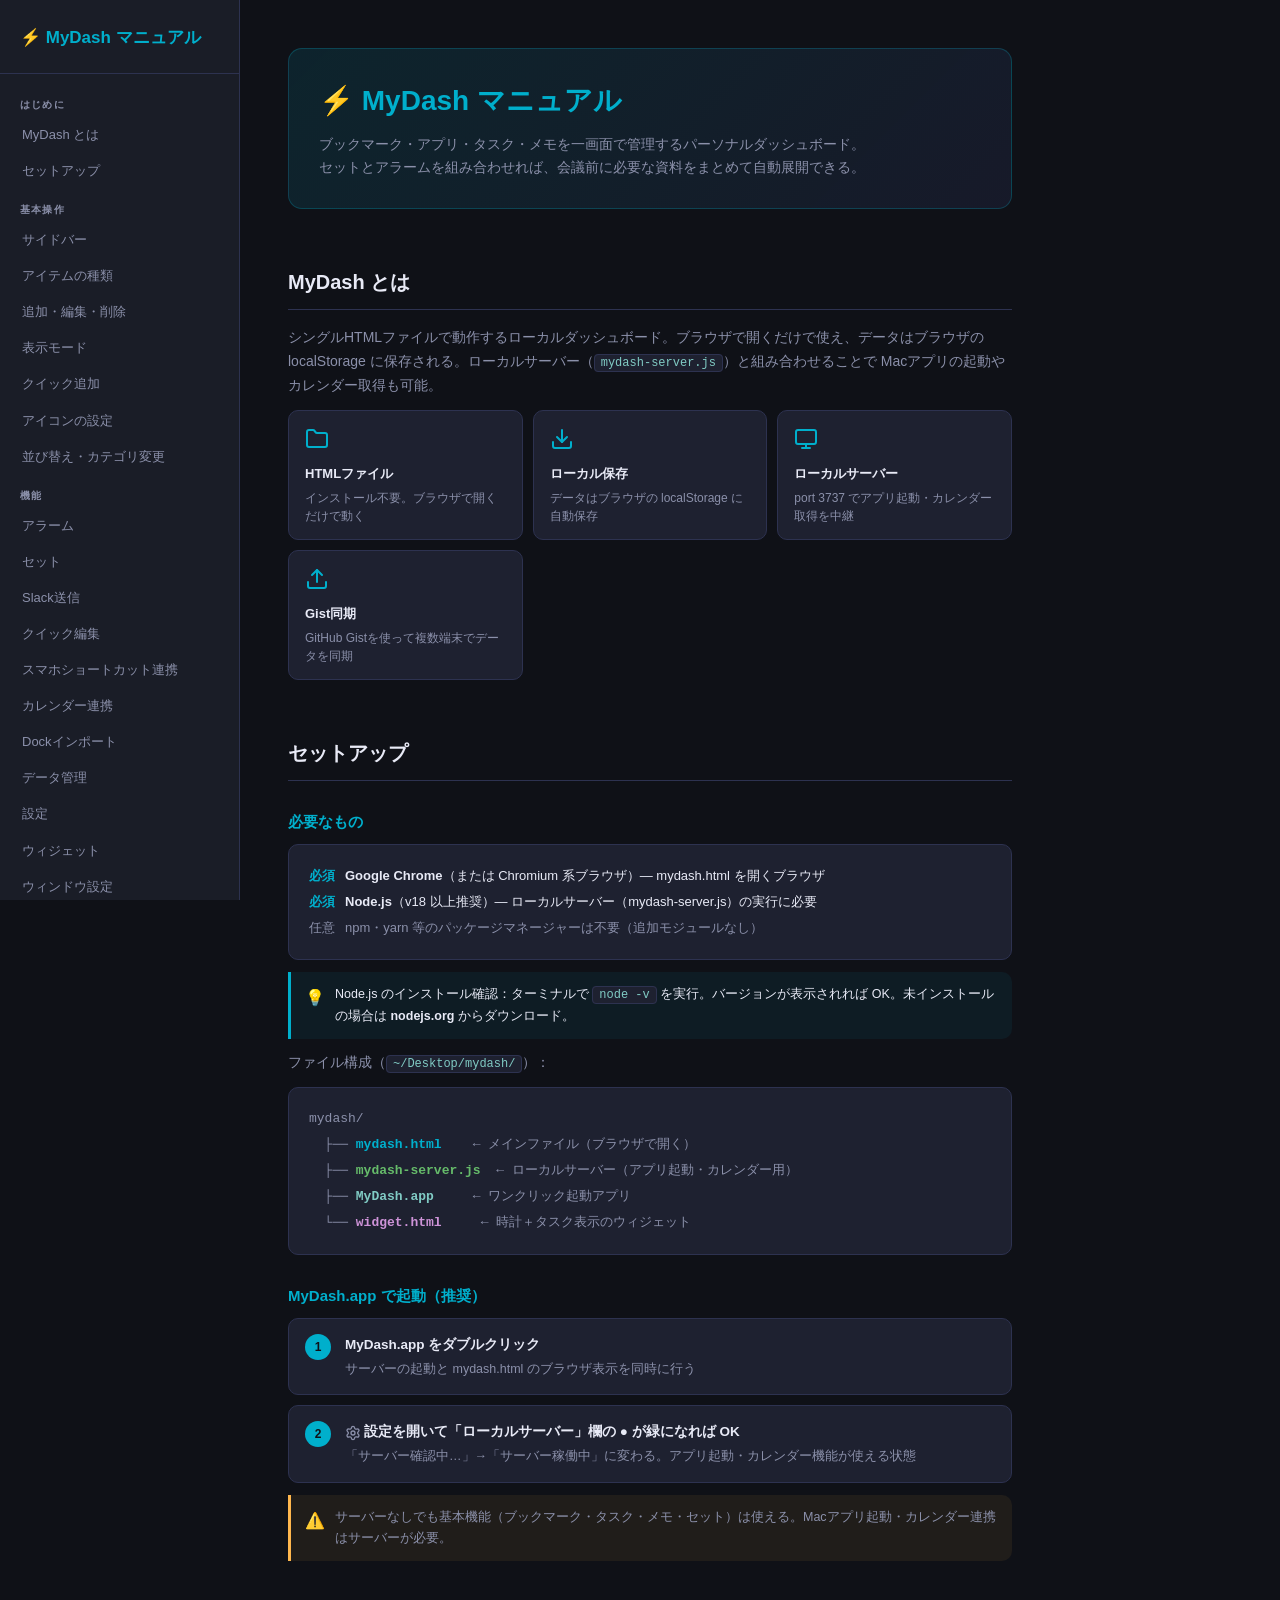
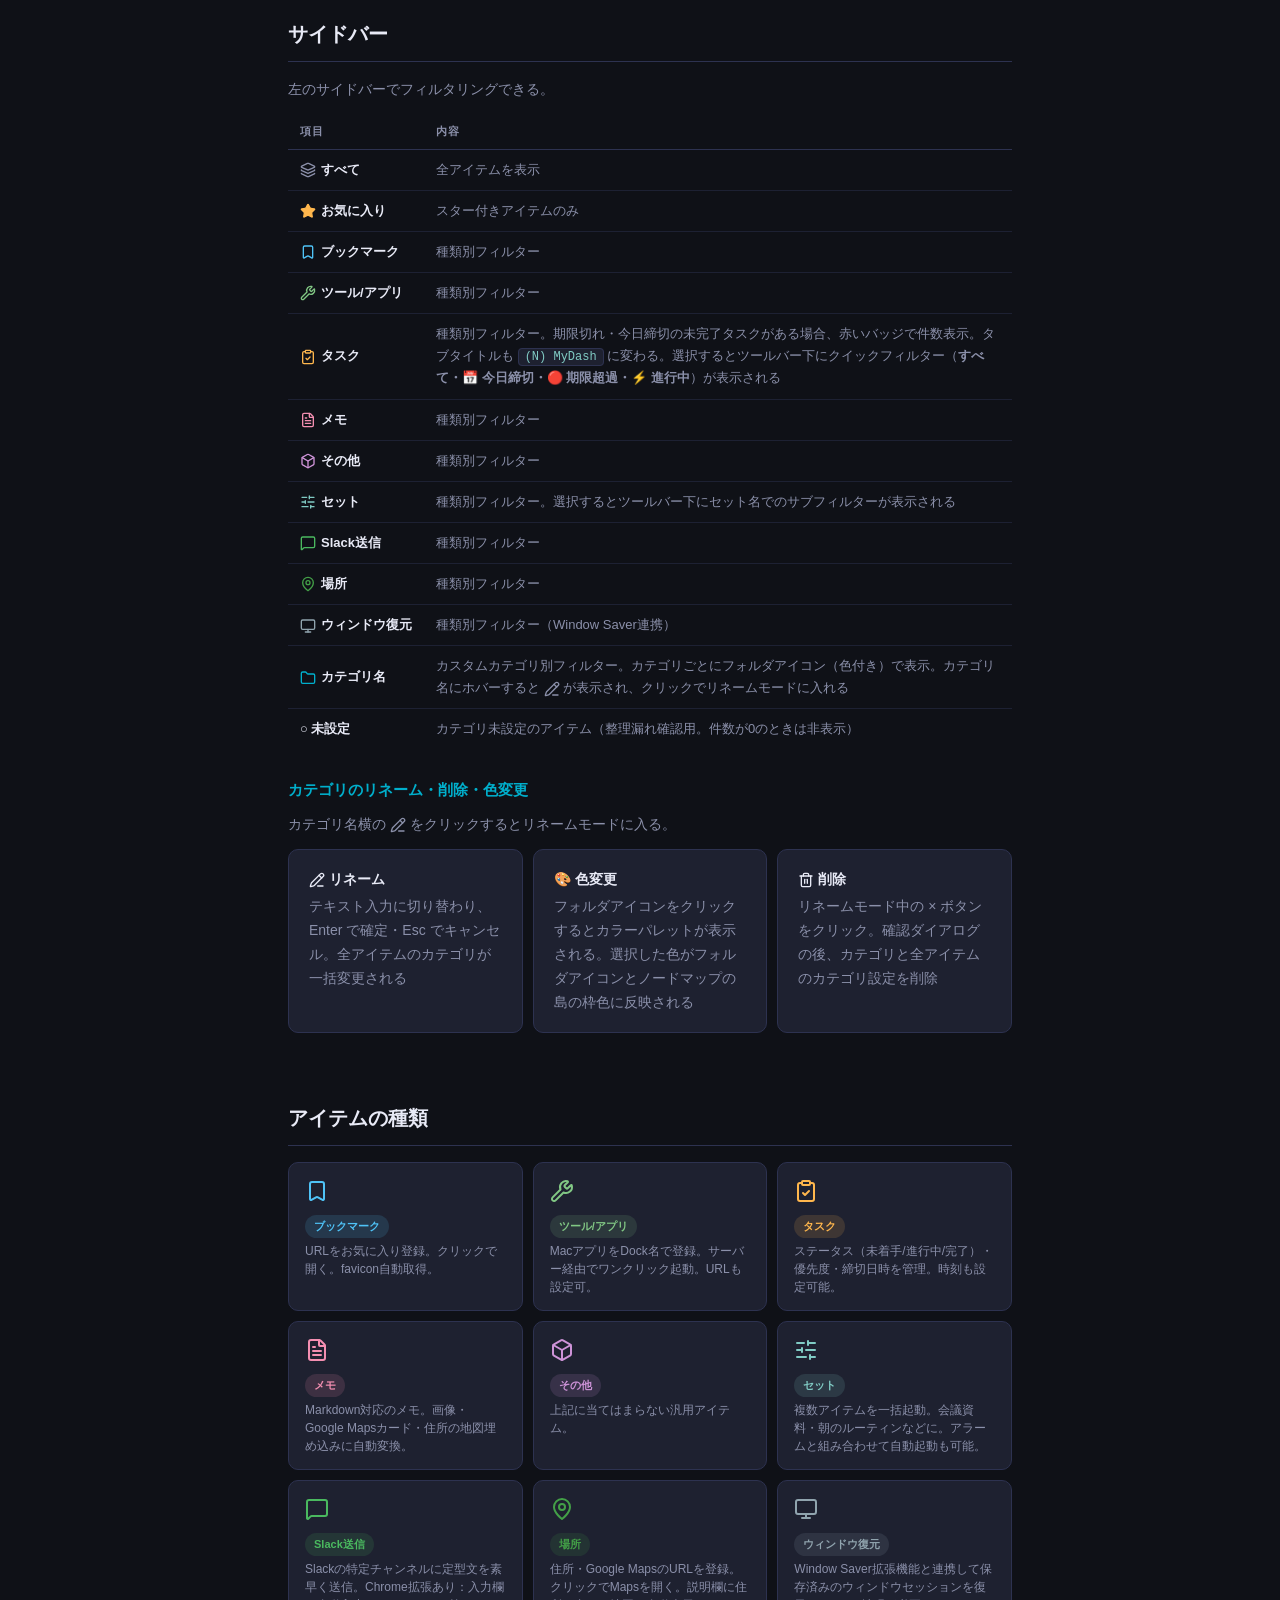
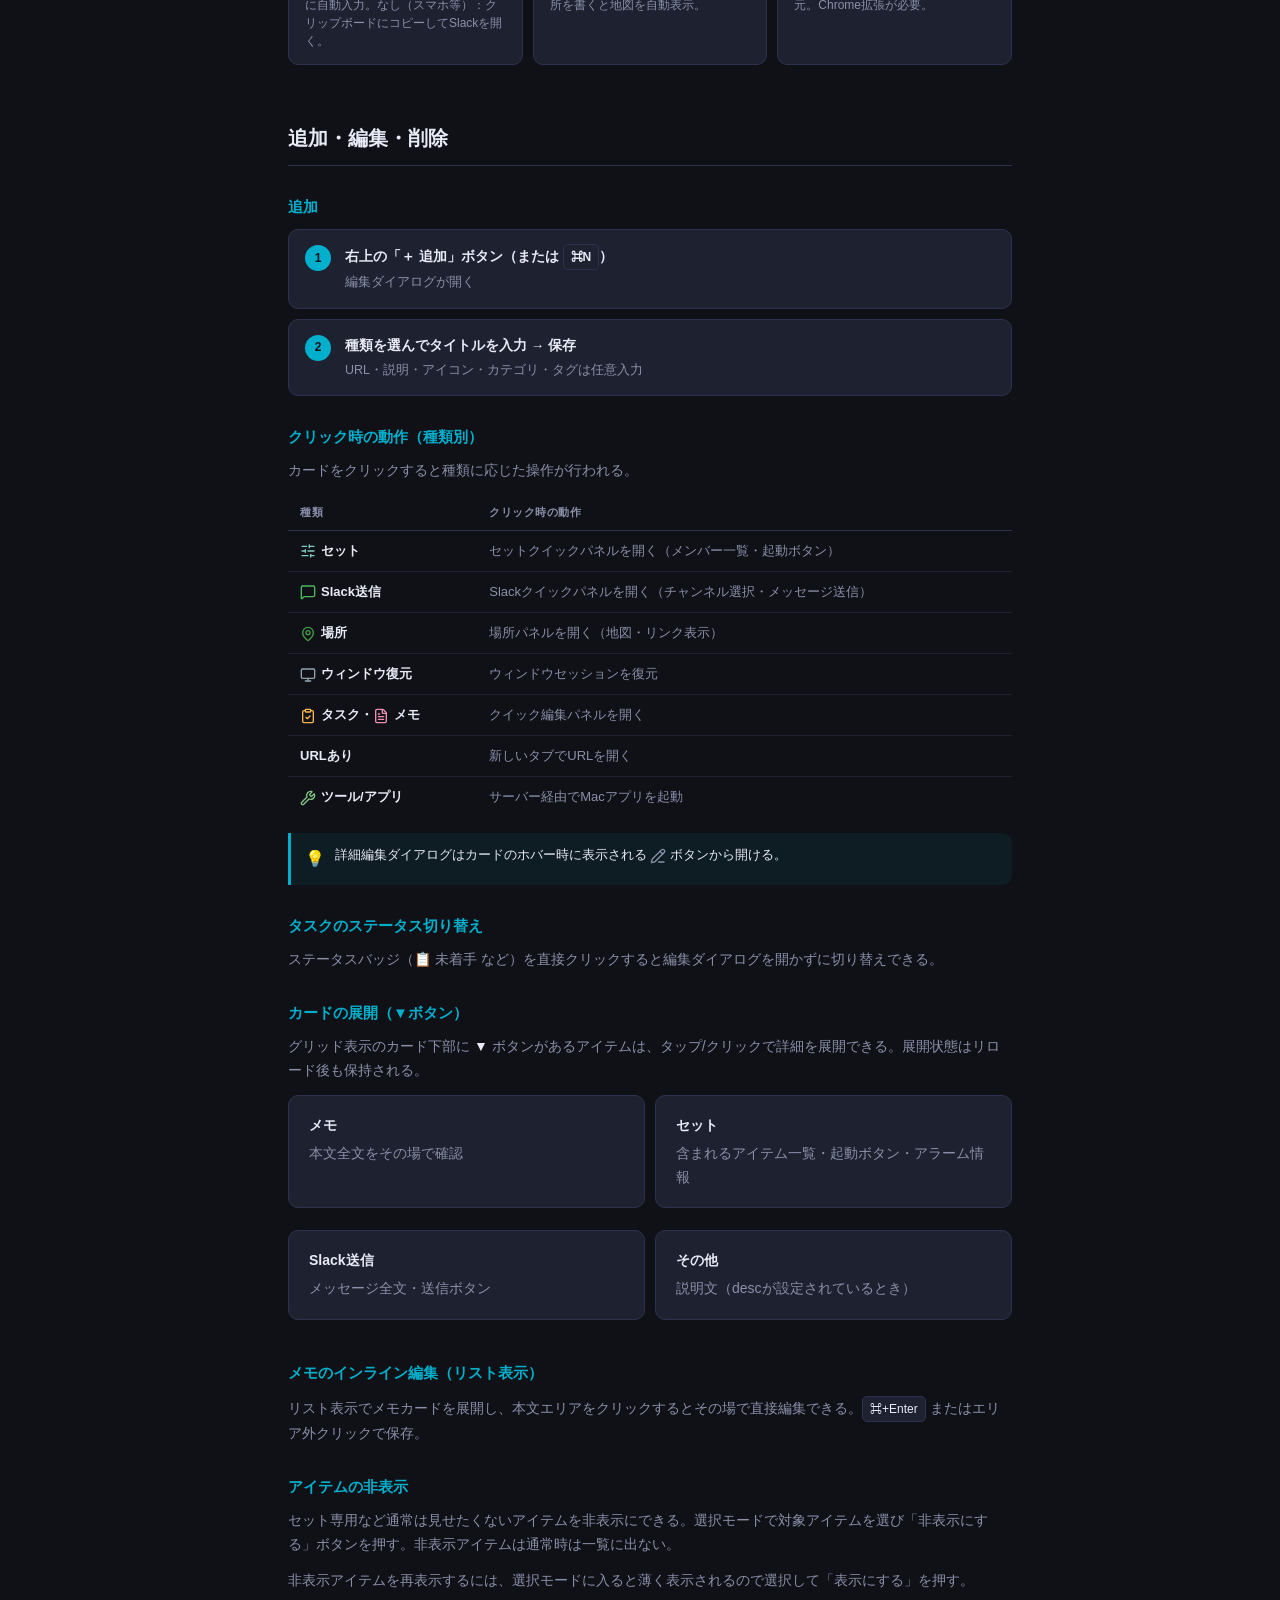
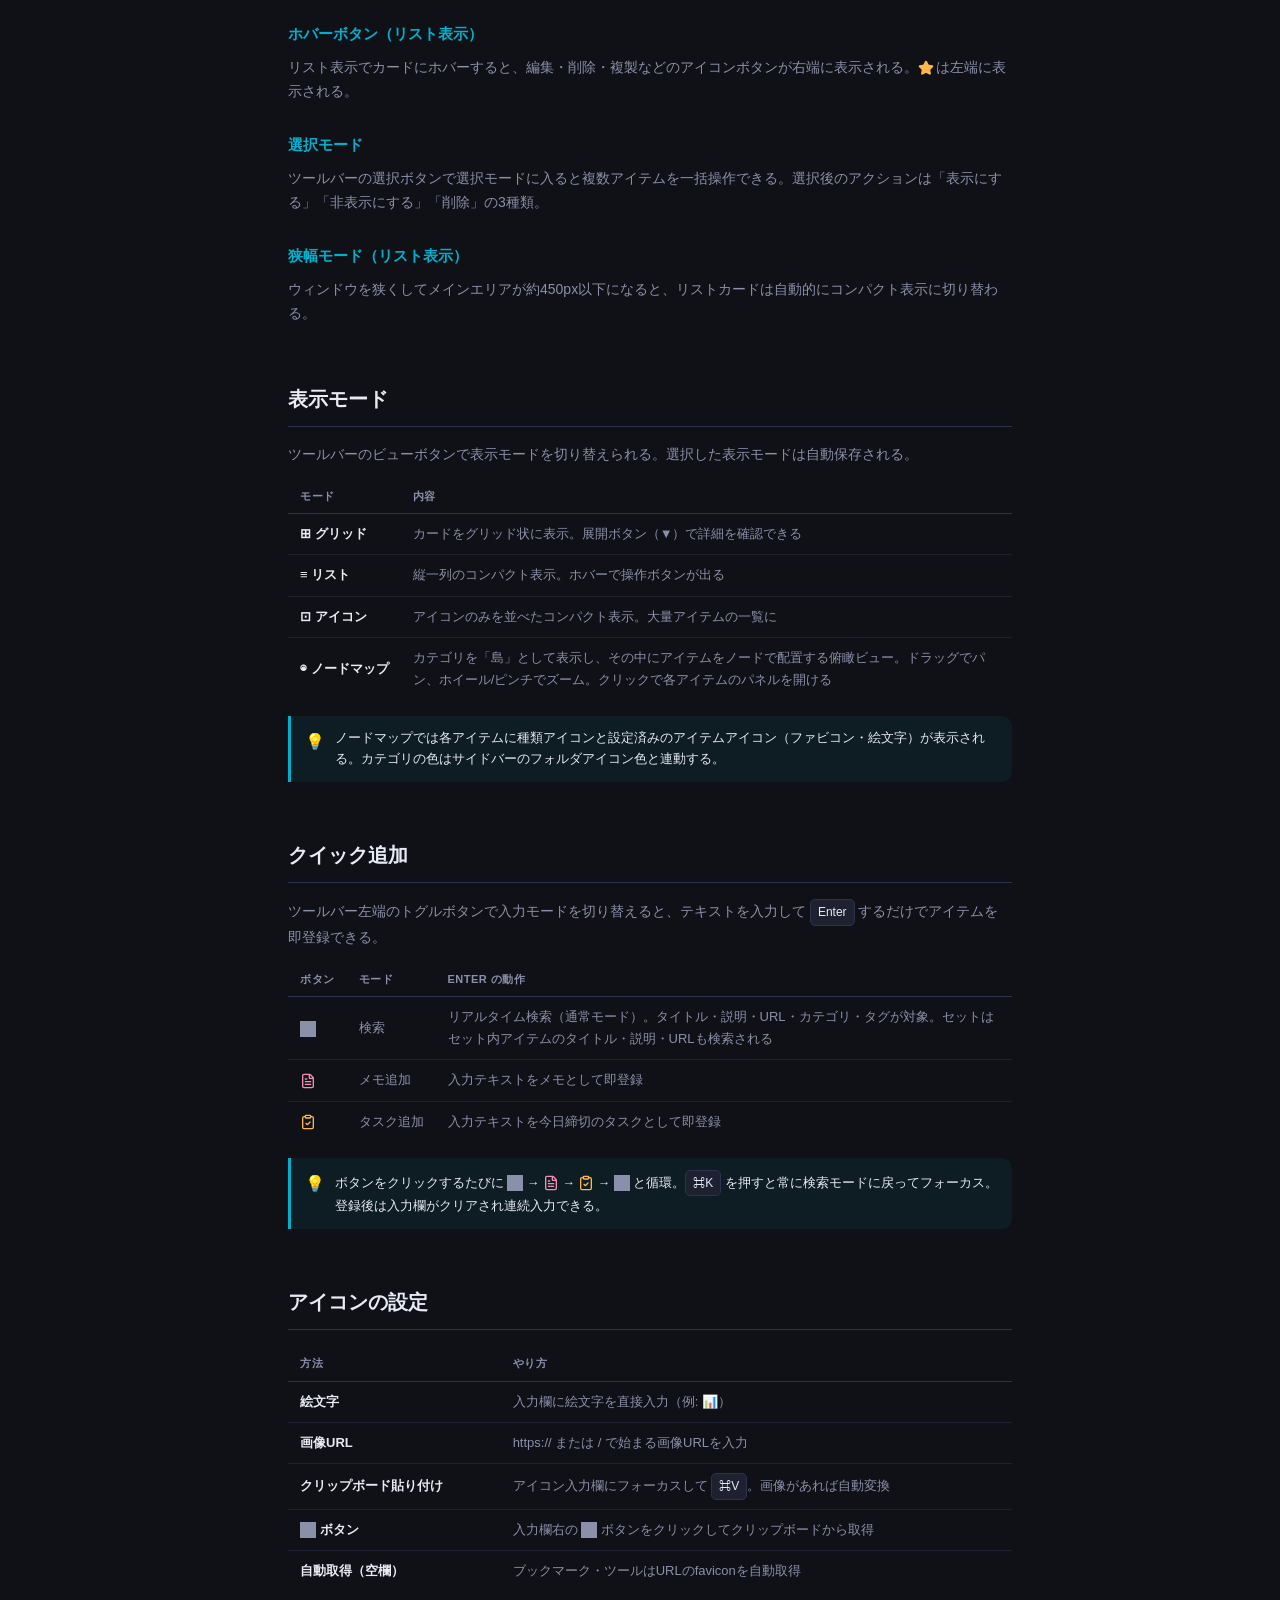
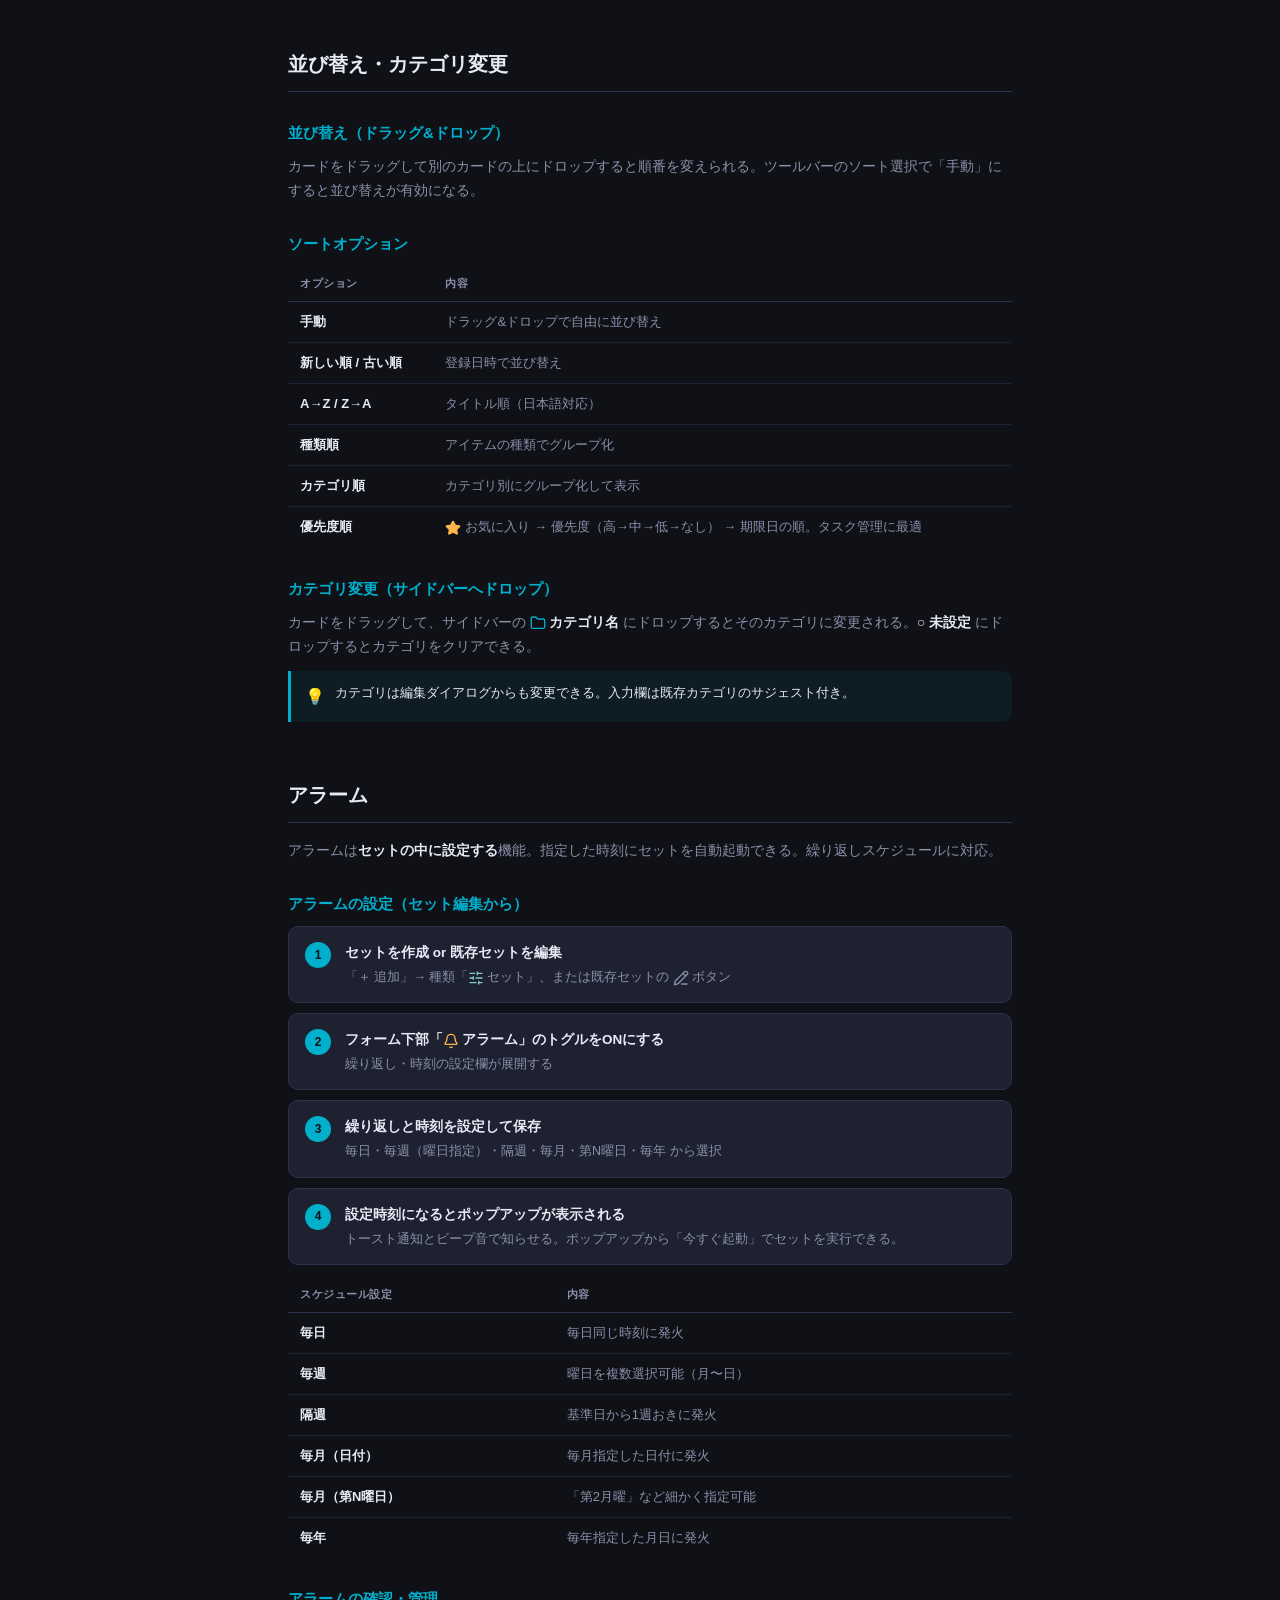
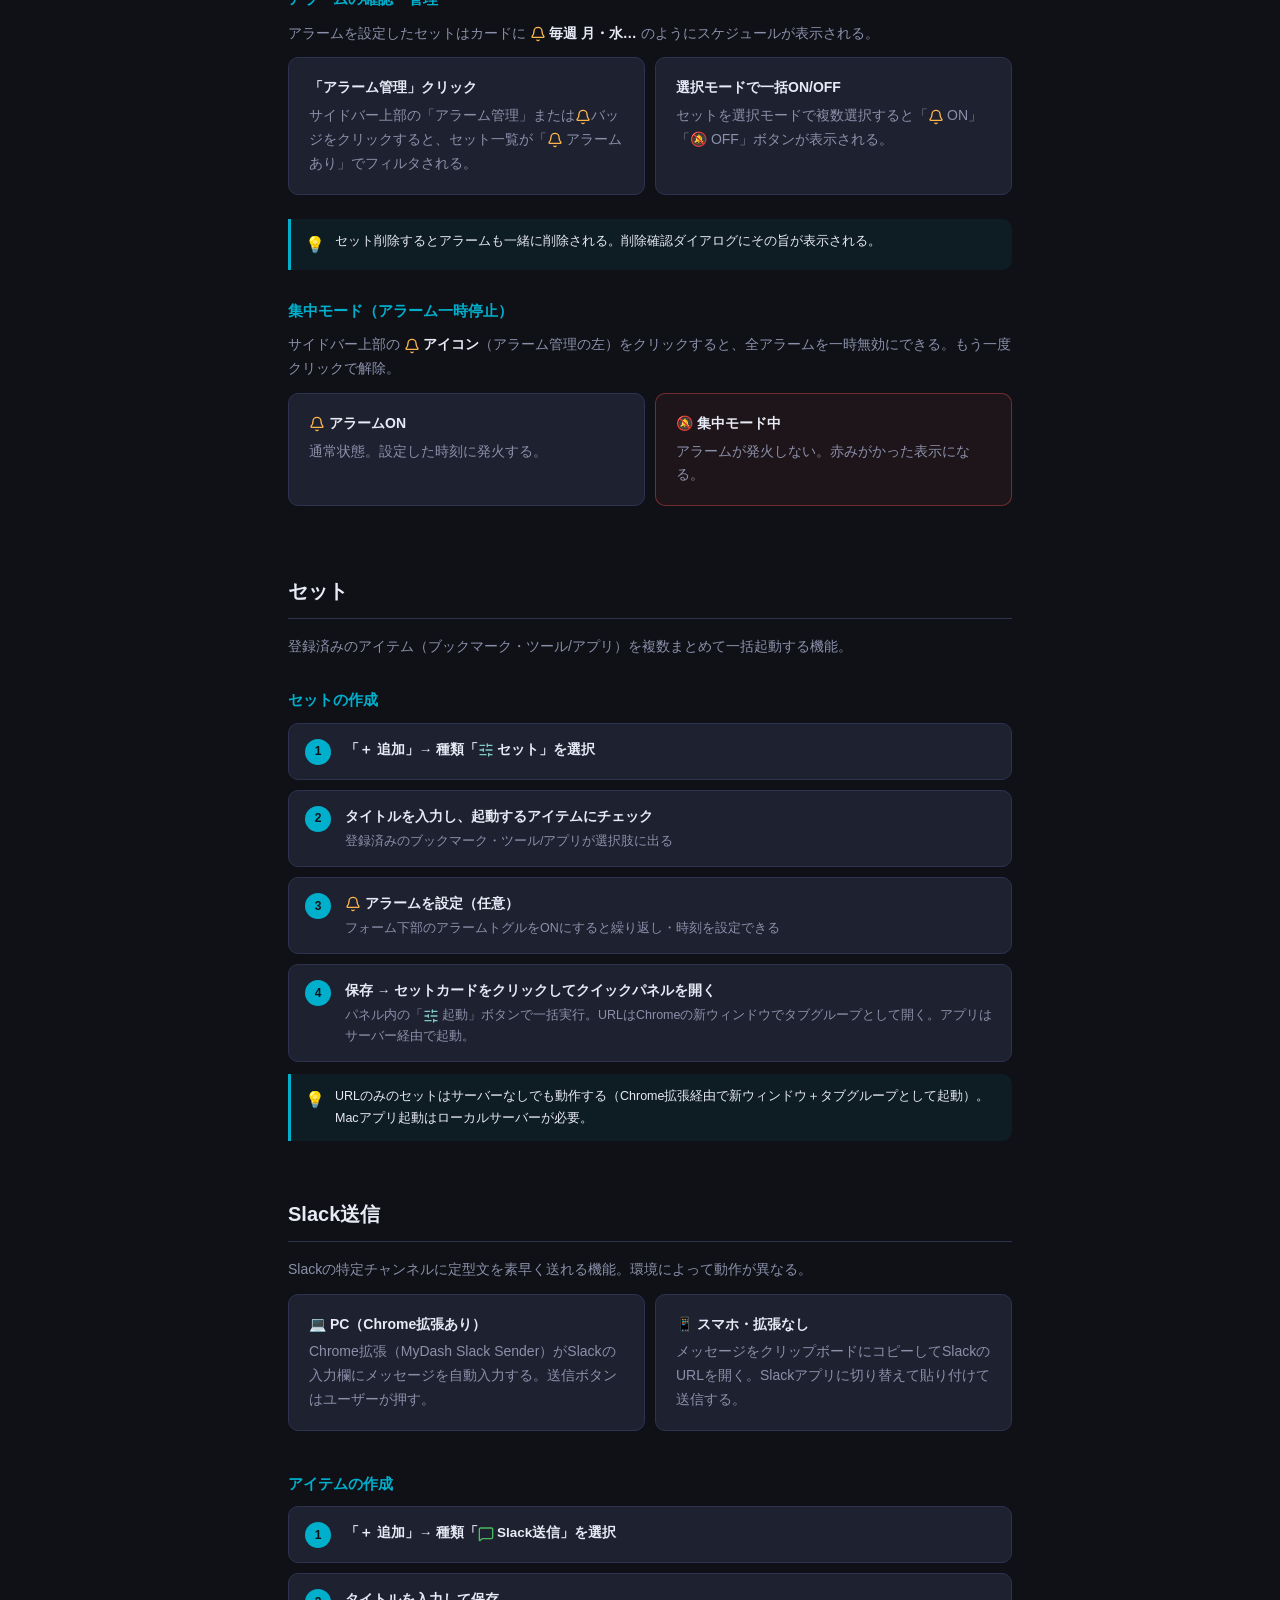
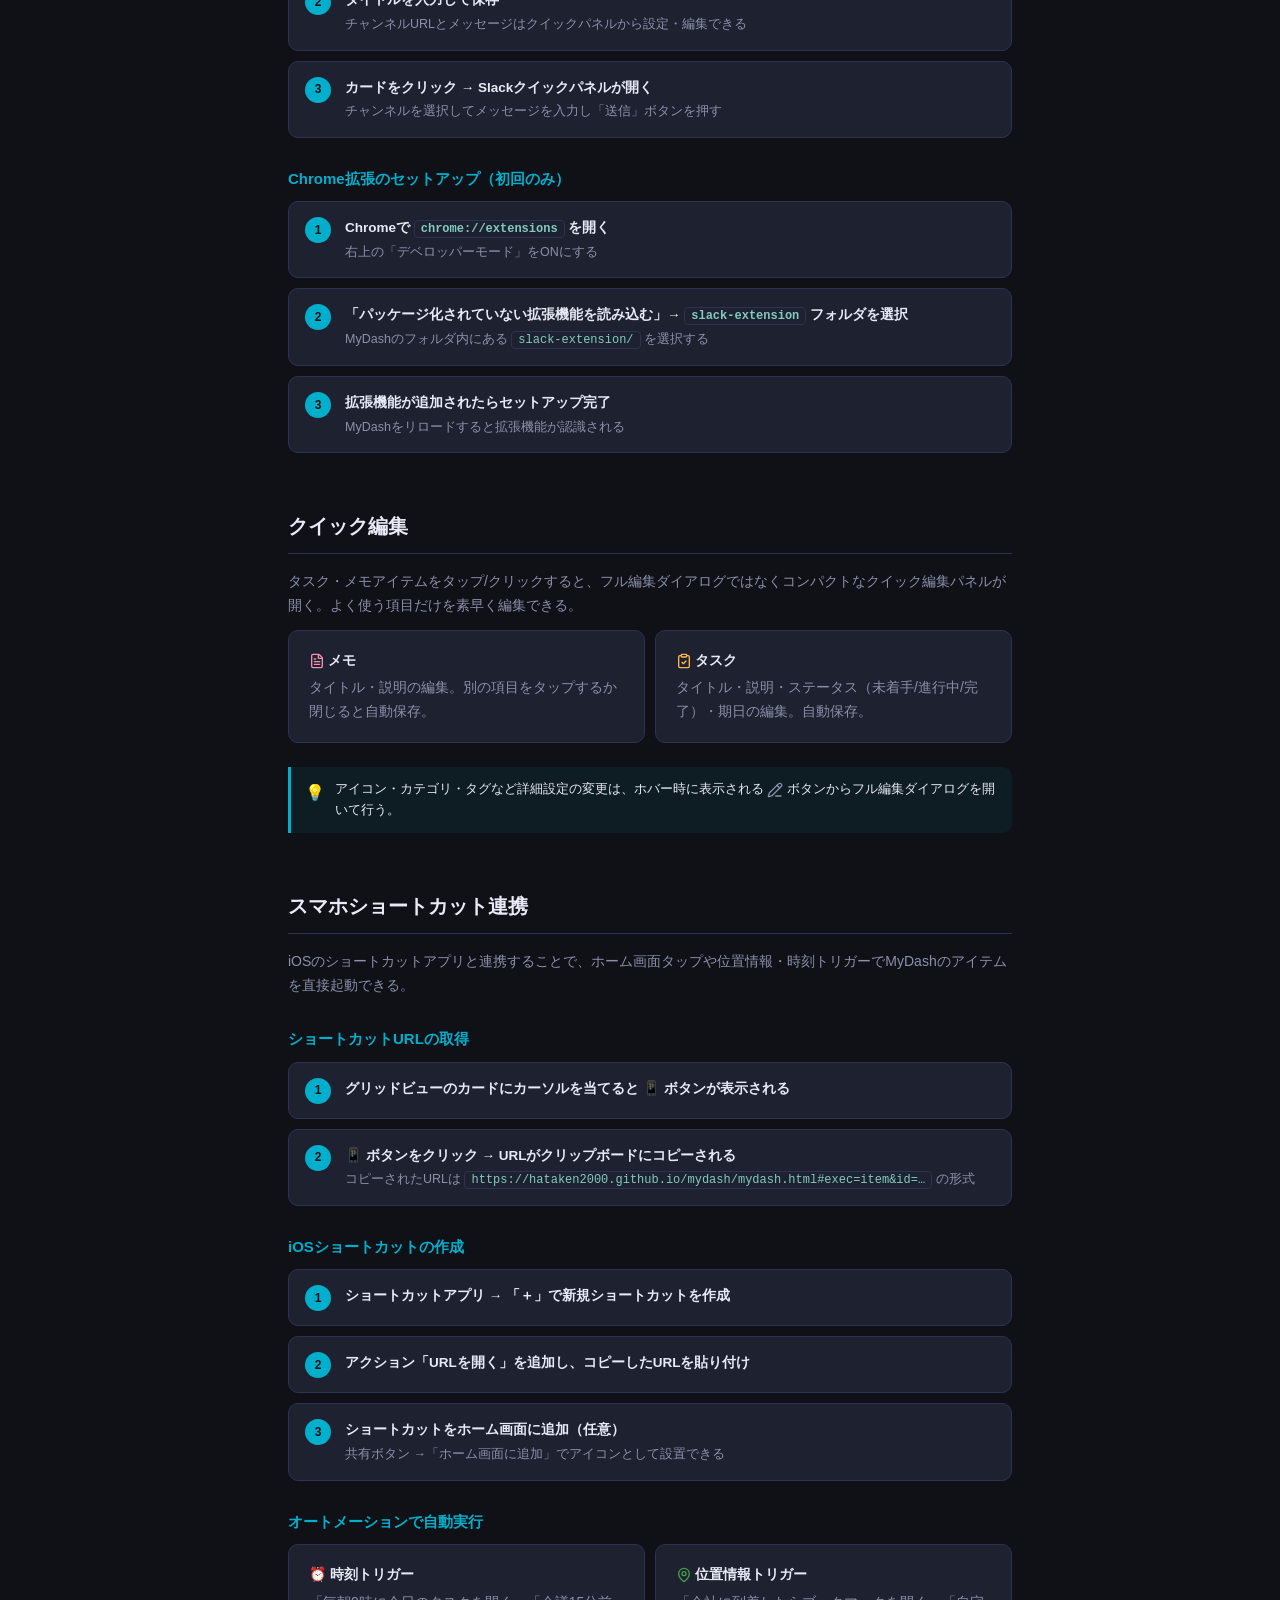
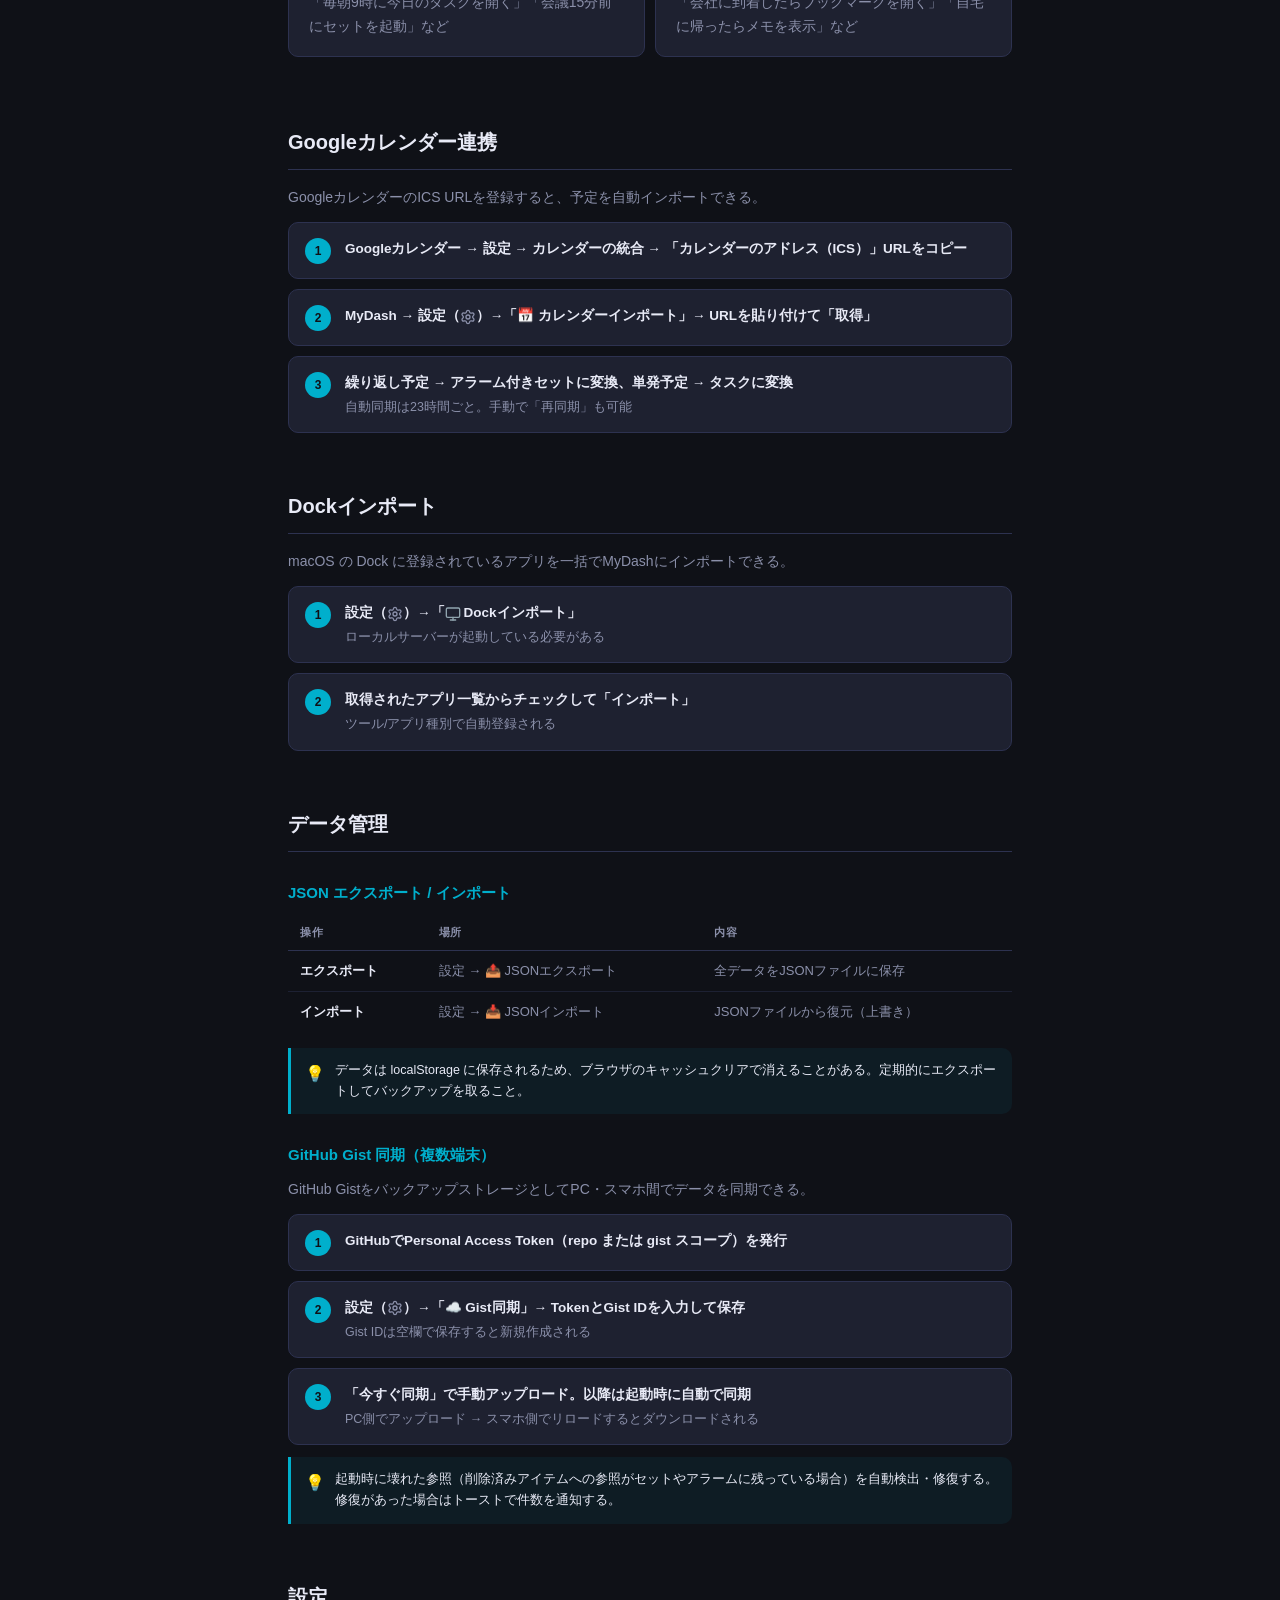
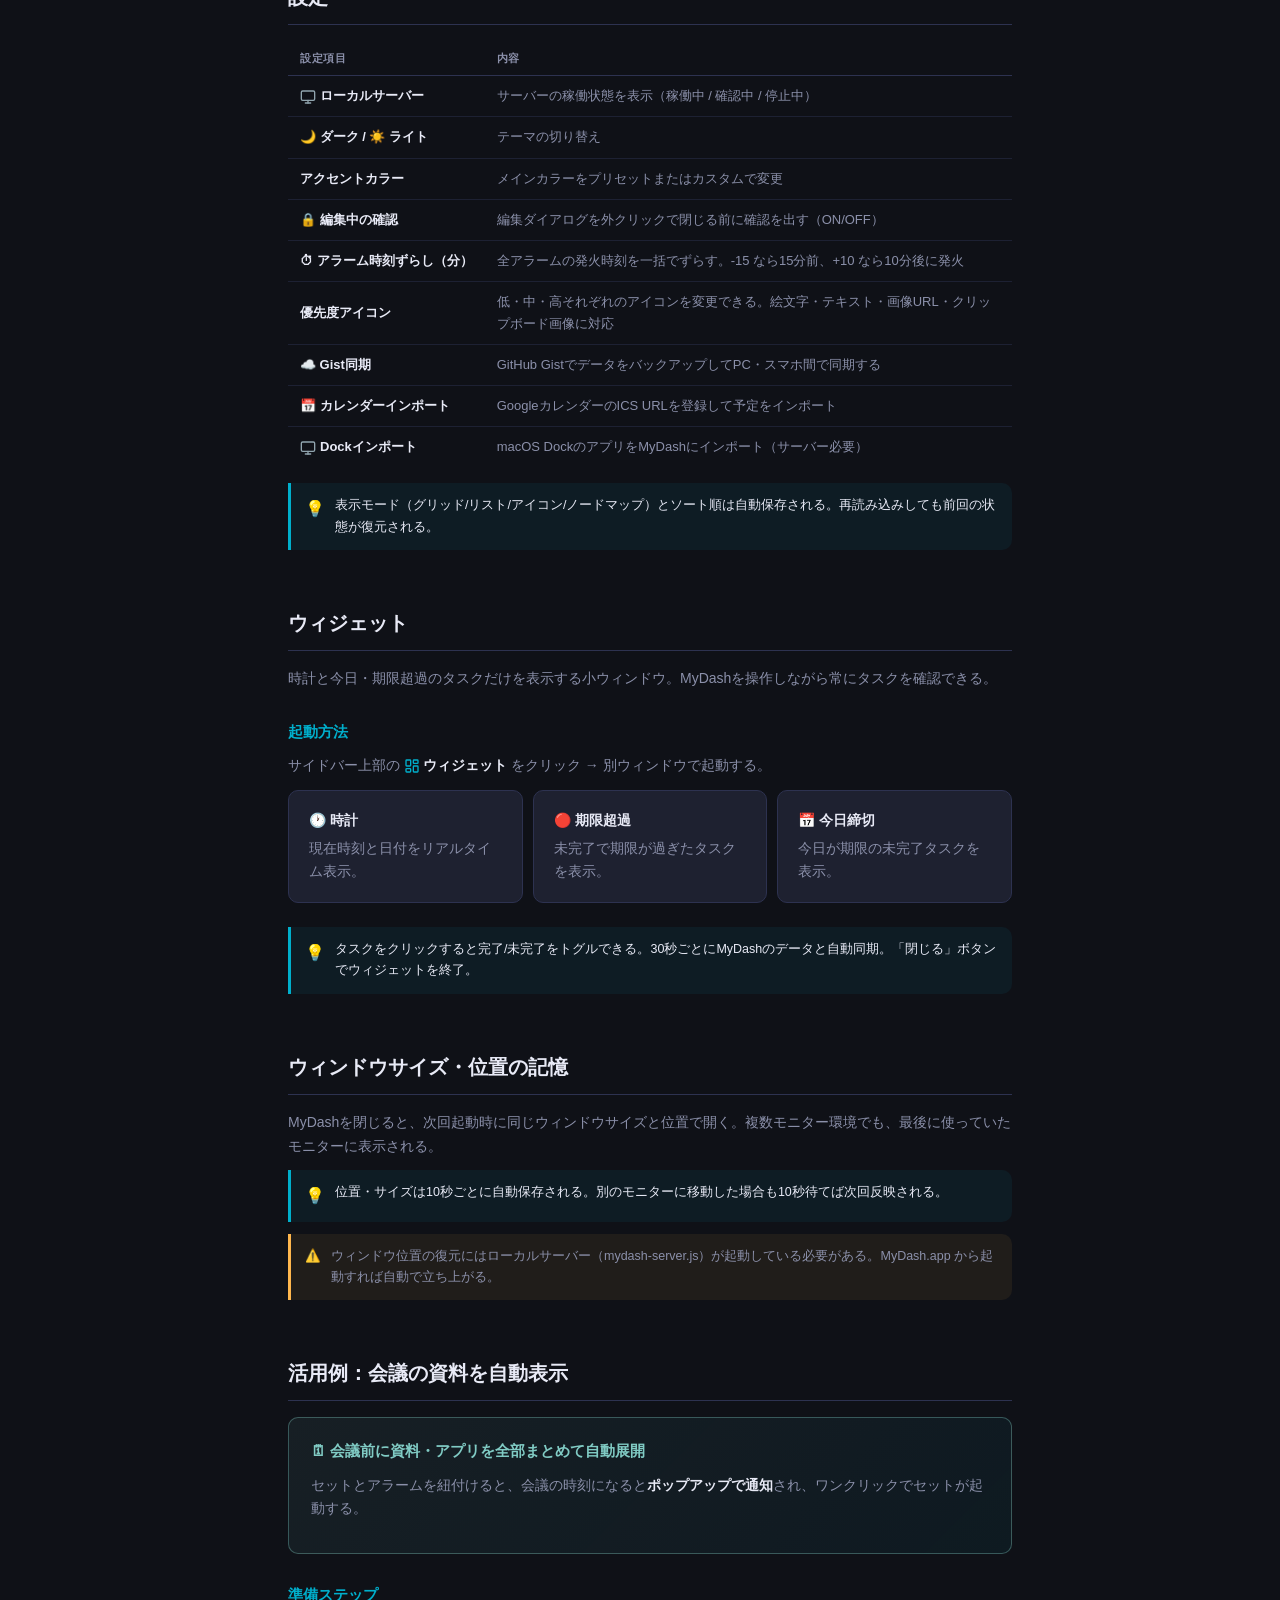
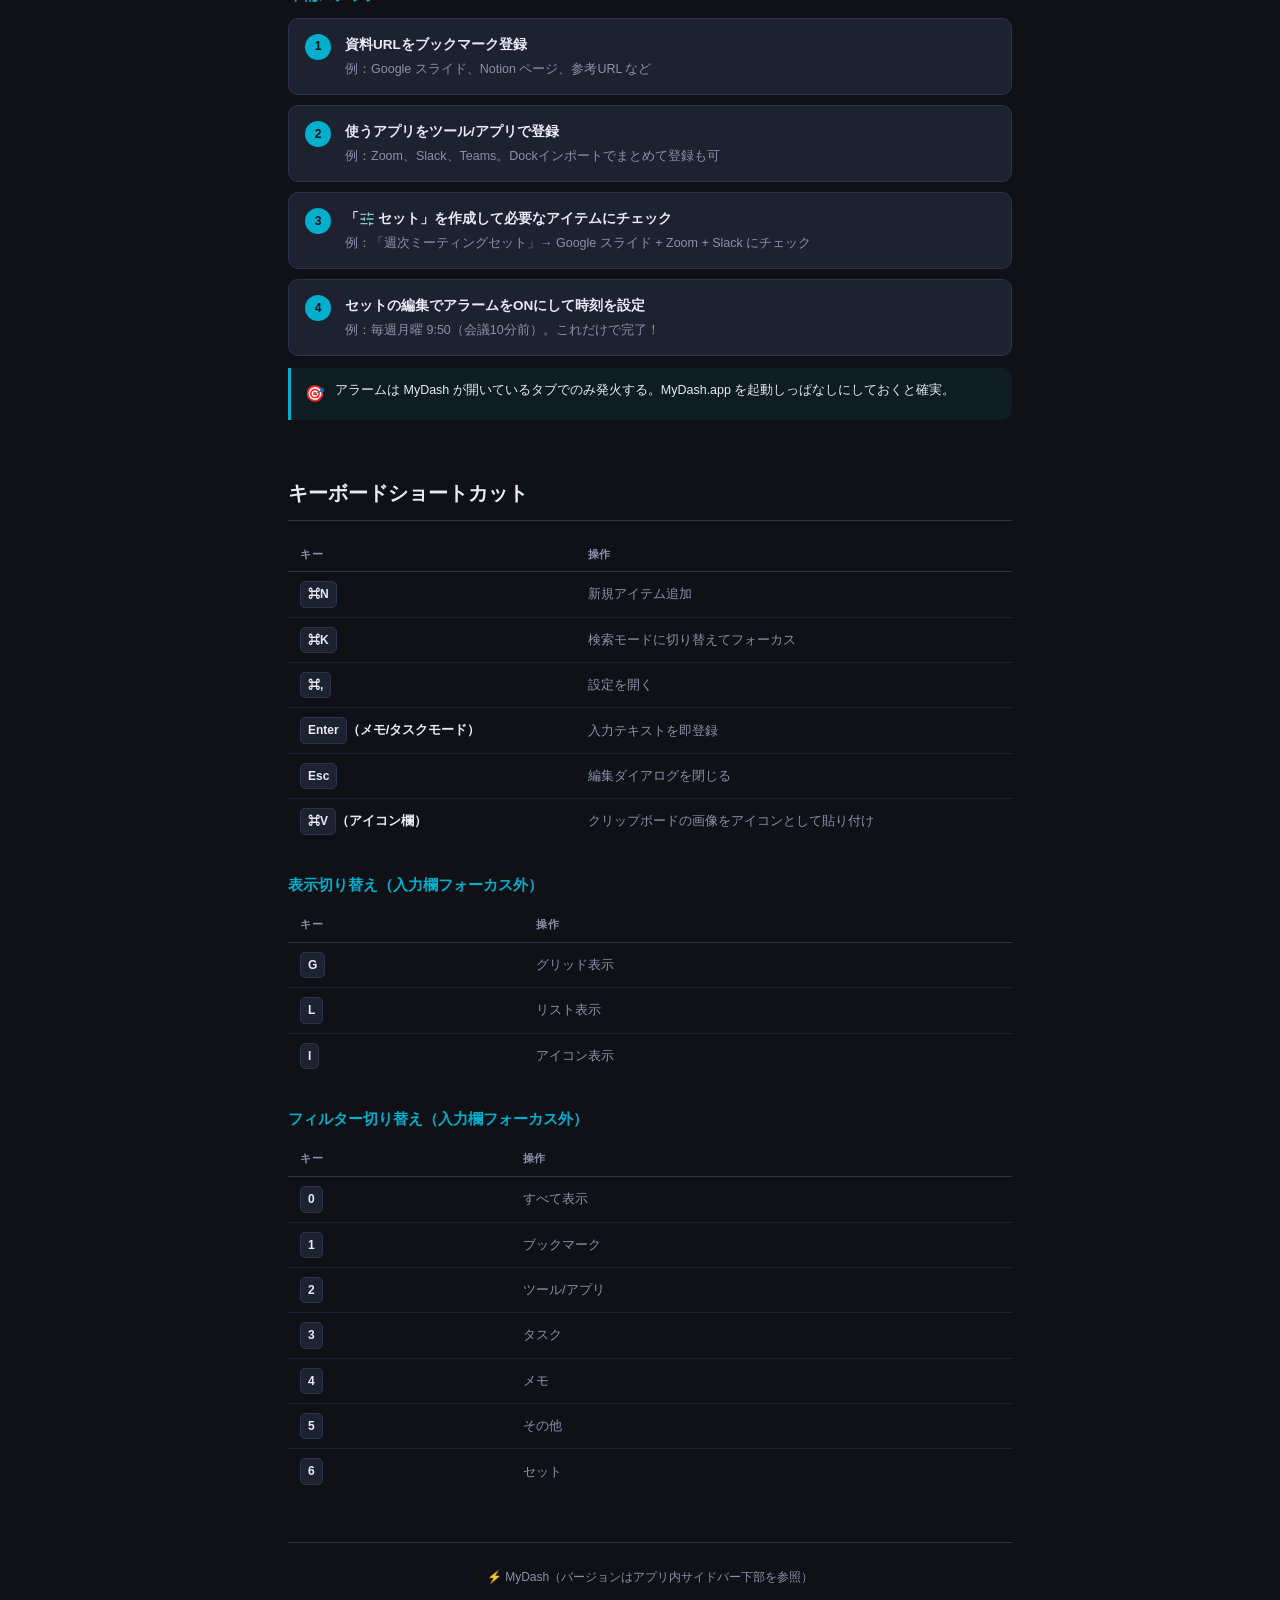
==== commit 0b5e1198: "feat: 選択モードボタン1列目移動・ノードビューiOS修正・マニュアル絵文字SVG化 [v1.11.7] - btn-selectをツールバー2列目から1列目(add-btnの隣)に移動 - ノー" ====
--- a/manual.html
+++ b/manual.html
@@ -19,6 +19,34 @@
   --teal: #80cbc4;
   --purple: #ce93d8;
   --radius: 10px;
+  --icon-alarm: url('[data-uri]');
+  --icon-all: url('[data-uri]');
+  --icon-bell: url('[data-uri]');
+  --icon-bookmark: url('[data-uri]');
+  --icon-box: url('[data-uri]');
+  --icon-calendar: url('[data-uri]');
+  --icon-download: url('[data-uri]');
+  --icon-edit: url('[data-uri]');
+  --icon-eye: url('[data-uri]');
+  --icon-folder: url('[data-uri]');
+  --icon-grid: url('[data-uri]');
+  --icon-icon-view: url('[data-uri]');
+  --icon-list: url('[data-uri]');
+  --icon-memo: url('[data-uri]');
+  --icon-monitor: url('[data-uri]');
+  --icon-node: url('[data-uri]');
+  --icon-place: url('[data-uri]');
+  --icon-select: url('[data-uri]');
+  --icon-set: url('[data-uri]');
+  --icon-settings: url('[data-uri]');
+  --icon-slack: url('[data-uri]');
+  --icon-star: url('[data-uri]');
+  --icon-star-filled: url('[data-uri]');
+  --icon-task: url('[data-uri]');
+  --icon-tool: url('[data-uri]');
+  --icon-trash: url('[data-uri]');
+  --icon-upload: url('[data-uri]');
+  --icon-widget: url('[data-uri]');
 }
 *, *::before, *::after { box-sizing: border-box; margin: 0; padding: 0; }
 body {
@@ -86,7 +114,17 @@
   border-radius: var(--radius); padding: 14px 16px;
   display: flex; flex-direction: column; gap: 4px;
 }
-.type-card .icon { font-size: 22px; margin-bottom: 4px; }
+.app-icon {
+  display: inline-block;
+  -webkit-mask-size: contain; mask-size: contain;
+  -webkit-mask-repeat: no-repeat; mask-repeat: no-repeat;
+  -webkit-mask-position: center; mask-position: center;
+  background-color: currentColor;
+  width: 16px; height: 16px;
+  flex-shrink: 0; vertical-align: middle;
+}
+.type-card .icon { margin-bottom: 6px; display: flex; align-items: center; min-height: 28px; }
+.type-card .icon .app-icon { width: 24px; height: 24px; }
 .type-card .name { font-size: 13px; font-weight: 700; color: var(--text); }
 .type-card .desc { font-size: 12px; color: var(--muted); line-height: 1.5; }
 
@@ -240,22 +278,22 @@
 
   <div class="card-grid">
     <div class="type-card">
-      <div class="icon">📁</div>
+      <div class="icon"><span class="app-icon" style="-webkit-mask-image:var(--icon-folder);mask-image:var(--icon-folder);background-color:var(--accent)"></span></div>
       <div class="name">HTMLファイル</div>
       <div class="desc">インストール不要。ブラウザで開くだけで動く</div>
     </div>
     <div class="type-card">
-      <div class="icon">💾</div>
+      <div class="icon"><span class="app-icon" style="-webkit-mask-image:var(--icon-download);mask-image:var(--icon-download);background-color:var(--accent)"></span></div>
       <div class="name">ローカル保存</div>
       <div class="desc">データはブラウザの localStorage に自動保存</div>
     </div>
     <div class="type-card">
-      <div class="icon">🖥</div>
+      <div class="icon"><span class="app-icon" style="-webkit-mask-image:var(--icon-monitor);mask-image:var(--icon-monitor);background-color:var(--accent)"></span></div>
       <div class="name">ローカルサーバー</div>
       <div class="desc">port 3737 でアプリ起動・カレンダー取得を中継</div>
     </div>
     <div class="type-card">
-      <div class="icon">☁️</div>
+      <div class="icon"><span class="app-icon" style="-webkit-mask-image:var(--icon-upload);mask-image:var(--icon-upload);background-color:var(--accent)"></span></div>
       <div class="name">Gist同期</div>
       <div class="desc">GitHub Gistを使って複数端末でデータを同期</div>
     </div>
@@ -296,7 +334,7 @@
     <div class="step">
       <div class="step-num">2</div>
       <div class="step-body">
-        <strong>⚙️ 設定を開いて「ローカルサーバー」欄の ● が緑になれば OK</strong>
+        <strong><span class="app-icon" style="-webkit-mask-image:var(--icon-settings);mask-image:var(--icon-settings);background-color:var(--muted);margin-right:3px"></span>設定を開いて「ローカルサーバー」欄の ● が緑になれば OK</strong>
         <p>「サーバー確認中…」→「サーバー稼働中」に変わる。アプリ起動・カレンダー機能が使える状態</p>
       </div>
     </div>
@@ -312,74 +350,74 @@
   <p>左のサイドバーでフィルタリングできる。</p>
   <table>
     <tr><th>項目</th><th>内容</th></tr>
-    <tr><td>🗂 すべて</td><td>全アイテムを表示</td></tr>
-    <tr><td>⭐ お気に入り</td><td>スター付きアイテムのみ</td></tr>
-    <tr><td>🔖 ブックマーク</td><td>種類別フィルター</td></tr>
-    <tr><td>🔧 ツール/アプリ</td><td>種類別フィルター</td></tr>
-    <tr><td>✅ タスク</td><td>種類別フィルター。期限切れ・今日締切の未完了タスクがある場合、赤いバッジで件数表示。タブタイトルも <code>(N) MyDash</code> に変わる。選択するとツールバー下にクイックフィルター（<strong>すべて・📅 今日締切・🔴 期限超過・⚡ 進行中</strong>）が表示される</td></tr>
-    <tr><td>📝 メモ</td><td>種類別フィルター</td></tr>
-    <tr><td>📦 その他</td><td>種類別フィルター</td></tr>
-    <tr><td>🚀 セット</td><td>種類別フィルター。選択するとツールバー下にセット名でのサブフィルターが表示される</td></tr>
-    <tr><td>💬 Slack送信</td><td>種類別フィルター</td></tr>
-    <tr><td>📍 場所</td><td>種類別フィルター</td></tr>
-    <tr><td>🖥 ウィンドウ復元</td><td>種類別フィルター（Window Saver連携）</td></tr>
-    <tr><td>📁 カテゴリ名</td><td>カスタムカテゴリ別フィルター。カテゴリごとにフォルダアイコン（色付き）で表示。カテゴリ名にホバーすると ✏️ が表示され、クリックでリネームモードに入れる</td></tr>
+    <tr><td><span class="app-icon" style="-webkit-mask-image:var(--icon-all);mask-image:var(--icon-all);background-color:var(--muted);margin-right:5px"></span>すべて</td><td>全アイテムを表示</td></tr>
+    <tr><td><span class="app-icon" style="-webkit-mask-image:var(--icon-star-filled);mask-image:var(--icon-star-filled);background-color:#ffb74d;margin-right:5px"></span>お気に入り</td><td>スター付きアイテムのみ</td></tr>
+    <tr><td><span class="app-icon" style="-webkit-mask-image:var(--icon-bookmark);mask-image:var(--icon-bookmark);background-color:#4fc3f7;margin-right:5px"></span>ブックマーク</td><td>種類別フィルター</td></tr>
+    <tr><td><span class="app-icon" style="-webkit-mask-image:var(--icon-tool);mask-image:var(--icon-tool);background-color:#81c784;margin-right:5px"></span>ツール/アプリ</td><td>種類別フィルター</td></tr>
+    <tr><td><span class="app-icon" style="-webkit-mask-image:var(--icon-task);mask-image:var(--icon-task);background-color:#ffb74d;margin-right:5px"></span>タスク</td><td>種類別フィルター。期限切れ・今日締切の未完了タスクがある場合、赤いバッジで件数表示。タブタイトルも <code>(N) MyDash</code> に変わる。選択するとツールバー下にクイックフィルター（<strong>すべて・📅 今日締切・🔴 期限超過・⚡ 進行中</strong>）が表示される</td></tr>
+    <tr><td><span class="app-icon" style="-webkit-mask-image:var(--icon-memo);mask-image:var(--icon-memo);background-color:#f48fb1;margin-right:5px"></span>メモ</td><td>種類別フィルター</td></tr>
+    <tr><td><span class="app-icon" style="-webkit-mask-image:var(--icon-box);mask-image:var(--icon-box);background-color:#ce93d8;margin-right:5px"></span>その他</td><td>種類別フィルター</td></tr>
+    <tr><td><span class="app-icon" style="-webkit-mask-image:var(--icon-set);mask-image:var(--icon-set);background-color:#80cbc4;margin-right:5px"></span>セット</td><td>種類別フィルター。選択するとツールバー下にセット名でのサブフィルターが表示される</td></tr>
+    <tr><td><span class="app-icon" style="-webkit-mask-image:var(--icon-slack);mask-image:var(--icon-slack);background-color:#4ab95f;margin-right:5px"></span>Slack送信</td><td>種類別フィルター</td></tr>
+    <tr><td><span class="app-icon" style="-webkit-mask-image:var(--icon-place);mask-image:var(--icon-place);background-color:#43a047;margin-right:5px"></span>場所</td><td>種類別フィルター</td></tr>
+    <tr><td><span class="app-icon" style="-webkit-mask-image:var(--icon-monitor);mask-image:var(--icon-monitor);background-color:#90a4ae;margin-right:5px"></span>ウィンドウ復元</td><td>種類別フィルター（Window Saver連携）</td></tr>
+    <tr><td><span class="app-icon" style="-webkit-mask-image:var(--icon-folder);mask-image:var(--icon-folder);background-color:var(--accent);margin-right:5px"></span>カテゴリ名</td><td>カスタムカテゴリ別フィルター。カテゴリごとにフォルダアイコン（色付き）で表示。カテゴリ名にホバーすると <span class="app-icon" style="-webkit-mask-image:var(--icon-edit);mask-image:var(--icon-edit);background-color:var(--muted)"></span> が表示され、クリックでリネームモードに入れる</td></tr>
     <tr><td>○ 未設定</td><td>カテゴリ未設定のアイテム（整理漏れ確認用。件数が0のときは非表示）</td></tr>
   </table>
 
   <h3>カテゴリのリネーム・削除・色変更</h3>
-  <p>カテゴリ名横の ✏️ をクリックするとリネームモードに入る。</p>
+  <p>カテゴリ名横の <span class="app-icon" style="-webkit-mask-image:var(--icon-edit);mask-image:var(--icon-edit);background-color:var(--muted)"></span> をクリックするとリネームモードに入る。</p>
   <div class="card-grid" style="grid-template-columns:1fr 1fr 1fr">
-    <div class="card"><strong>📝 リネーム</strong><p style="margin:4px 0 0">テキスト入力に切り替わり、Enter で確定・Esc でキャンセル。全アイテムのカテゴリが一括変更される</p></div>
+    <div class="card"><strong><span class="app-icon" style="-webkit-mask-image:var(--icon-edit);mask-image:var(--icon-edit);background-color:var(--text);margin-right:4px"></span>リネーム</strong><p style="margin:4px 0 0">テキスト入力に切り替わり、Enter で確定・Esc でキャンセル。全アイテムのカテゴリが一括変更される</p></div>
     <div class="card"><strong>🎨 色変更</strong><p style="margin:4px 0 0">フォルダアイコンをクリックするとカラーパレットが表示される。選択した色がフォルダアイコンとノードマップの島の枠色に反映される</p></div>
-    <div class="card"><strong>🗑 削除</strong><p style="margin:4px 0 0">リネームモード中の × ボタンをクリック。確認ダイアログの後、カテゴリと全アイテムのカテゴリ設定を削除</p></div>
+    <div class="card"><strong><span class="app-icon" style="-webkit-mask-image:var(--icon-trash);mask-image:var(--icon-trash);background-color:var(--text);margin-right:4px"></span>削除</strong><p style="margin:4px 0 0">リネームモード中の × ボタンをクリック。確認ダイアログの後、カテゴリと全アイテムのカテゴリ設定を削除</p></div>
   </div>
 
   <!-- ── アイテムの種類 ── -->
   <h2 id="items">アイテムの種類</h2>
   <div class="card-grid">
     <div class="type-card">
-      <div class="icon">🔖</div>
+      <div class="icon"><span class="app-icon" style="-webkit-mask-image:var(--icon-bookmark);mask-image:var(--icon-bookmark);background-color:#4fc3f7"></span></div>
       <div class="name"><span class="badge badge-bookmark">ブックマーク</span></div>
       <div class="desc">URLをお気に入り登録。クリックで開く。favicon自動取得。</div>
     </div>
     <div class="type-card">
-      <div class="icon">🔧</div>
+      <div class="icon"><span class="app-icon" style="-webkit-mask-image:var(--icon-tool);mask-image:var(--icon-tool);background-color:#81c784"></span></div>
       <div class="name"><span class="badge badge-tool">ツール/アプリ</span></div>
       <div class="desc">MacアプリをDock名で登録。サーバー経由でワンクリック起動。URLも設定可。</div>
     </div>
     <div class="type-card">
-      <div class="icon">✅</div>
+      <div class="icon"><span class="app-icon" style="-webkit-mask-image:var(--icon-task);mask-image:var(--icon-task);background-color:#ffb74d"></span></div>
       <div class="name"><span class="badge badge-task">タスク</span></div>
       <div class="desc">ステータス（未着手/進行中/完了）・優先度・締切日時を管理。時刻も設定可能。</div>
     </div>
     <div class="type-card">
-      <div class="icon">📝</div>
+      <div class="icon"><span class="app-icon" style="-webkit-mask-image:var(--icon-memo);mask-image:var(--icon-memo);background-color:#f48fb1"></span></div>
       <div class="name"><span class="badge badge-memo">メモ</span></div>
       <div class="desc">Markdown対応のメモ。画像・Google Mapsカード・住所の地図埋め込みに自動変換。</div>
     </div>
     <div class="type-card">
-      <div class="icon">📦</div>
+      <div class="icon"><span class="app-icon" style="-webkit-mask-image:var(--icon-box);mask-image:var(--icon-box);background-color:#ce93d8"></span></div>
       <div class="name"><span class="badge badge-other">その他</span></div>
       <div class="desc">上記に当てはまらない汎用アイテム。</div>
     </div>
     <div class="type-card">
-      <div class="icon">🚀</div>
+      <div class="icon"><span class="app-icon" style="-webkit-mask-image:var(--icon-set);mask-image:var(--icon-set);background-color:#80cbc4"></span></div>
       <div class="name"><span class="badge badge-set">セット</span></div>
       <div class="desc">複数アイテムを一括起動。会議資料・朝のルーティンなどに。アラームと組み合わせて自動起動も可能。</div>
     </div>
     <div class="type-card">
-      <div class="icon">💬</div>
+      <div class="icon"><span class="app-icon" style="-webkit-mask-image:var(--icon-slack);mask-image:var(--icon-slack);background-color:#4ab95f"></span></div>
       <div class="name"><span class="badge" style="background:rgba(74,185,95,0.14);color:#4ab95f">Slack送信</span></div>
       <div class="desc">Slackの特定チャンネルに定型文を素早く送信。Chrome拡張あり：入力欄に自動入力。なし（スマホ等）：クリップボードにコピーしてSlackを開く。</div>
     </div>
     <div class="type-card">
-      <div class="icon">📍</div>
+      <div class="icon"><span class="app-icon" style="-webkit-mask-image:var(--icon-place);mask-image:var(--icon-place);background-color:#43a047"></span></div>
       <div class="name"><span class="badge" style="background:rgba(67,160,71,0.14);color:#43a047">場所</span></div>
       <div class="desc">住所・Google MapsのURLを登録。クリックでMapsを開く。説明欄に住所を書くと地図を自動表示。</div>
     </div>
     <div class="type-card">
-      <div class="icon">🖥</div>
+      <div class="icon"><span class="app-icon" style="-webkit-mask-image:var(--icon-monitor);mask-image:var(--icon-monitor);background-color:#90a4ae"></span></div>
       <div class="name"><span class="badge" style="background:rgba(144,164,174,0.14);color:#90a4ae">ウィンドウ復元</span></div>
       <div class="desc">Window Saver拡張機能と連携して保存済みのウィンドウセッションを復元。Chrome拡張が必要。</div>
     </div>
@@ -410,17 +448,17 @@
   <p>カードをクリックすると種類に応じた操作が行われる。</p>
   <table>
     <tr><th>種類</th><th>クリック時の動作</th></tr>
-    <tr><td>🚀 セット</td><td>セットクイックパネルを開く（メンバー一覧・起動ボタン）</td></tr>
-    <tr><td>💬 Slack送信</td><td>Slackクイックパネルを開く（チャンネル選択・メッセージ送信）</td></tr>
-    <tr><td>📍 場所</td><td>場所パネルを開く（地図・リンク表示）</td></tr>
-    <tr><td>🖥 ウィンドウ復元</td><td>ウィンドウセッションを復元</td></tr>
-    <tr><td>✅ タスク・📝 メモ</td><td>クイック編集パネルを開く</td></tr>
+    <tr><td><span class="app-icon" style="-webkit-mask-image:var(--icon-set);mask-image:var(--icon-set);background-color:#80cbc4;margin-right:5px"></span>セット</td><td>セットクイックパネルを開く（メンバー一覧・起動ボタン）</td></tr>
+    <tr><td><span class="app-icon" style="-webkit-mask-image:var(--icon-slack);mask-image:var(--icon-slack);background-color:#4ab95f;margin-right:5px"></span>Slack送信</td><td>Slackクイックパネルを開く（チャンネル選択・メッセージ送信）</td></tr>
+    <tr><td><span class="app-icon" style="-webkit-mask-image:var(--icon-place);mask-image:var(--icon-place);background-color:#43a047;margin-right:5px"></span>場所</td><td>場所パネルを開く（地図・リンク表示）</td></tr>
+    <tr><td><span class="app-icon" style="-webkit-mask-image:var(--icon-monitor);mask-image:var(--icon-monitor);background-color:#90a4ae;margin-right:5px"></span>ウィンドウ復元</td><td>ウィンドウセッションを復元</td></tr>
+    <tr><td><span class="app-icon" style="-webkit-mask-image:var(--icon-task);mask-image:var(--icon-task);background-color:#ffb74d;margin-right:5px"></span>タスク・<span class="app-icon" style="-webkit-mask-image:var(--icon-memo);mask-image:var(--icon-memo);background-color:#f48fb1;margin-right:5px"></span>メモ</td><td>クイック編集パネルを開く</td></tr>
     <tr><td>URLあり</td><td>新しいタブでURLを開く</td></tr>
-    <tr><td>🔧 ツール/アプリ</td><td>サーバー経由でMacアプリを起動</td></tr>
-  </table>
-  <div class="tip">
-    <span class="tip-icon">💡</span>
-    <span>詳細編集ダイアログはカードのホバー時に表示される ✏️ ボタンから開ける。</span>
+    <tr><td><span class="app-icon" style="-webkit-mask-image:var(--icon-tool);mask-image:var(--icon-tool);background-color:#81c784;margin-right:5px"></span>ツール/アプリ</td><td>サーバー経由でMacアプリを起動</td></tr>
+  </table>
+  <div class="tip">
+    <span class="tip-icon">💡</span>
+    <span>詳細編集ダイアログはカードのホバー時に表示される <span class="app-icon" style="-webkit-mask-image:var(--icon-edit);mask-image:var(--icon-edit);background-color:var(--muted)"></span> ボタンから開ける。</span>
   </div>
 
   <h3>タスクのステータス切り替え</h3>
@@ -443,7 +481,7 @@
   <p>非表示アイテムを再表示するには、選択モードに入ると薄く表示されるので選択して「表示にする」を押す。</p>
 
   <h3>ホバーボタン（リスト表示）</h3>
-  <p>リスト表示でカードにホバーすると、編集・削除・複製などのアイコンボタンが右端に表示される。⭐ は左端に表示される。</p>
+  <p>リスト表示でカードにホバーすると、編集・削除・複製などのアイコンボタンが右端に表示される。<span class="app-icon" style="-webkit-mask-image:var(--icon-star-filled);mask-image:var(--icon-star-filled);background-color:#ffb74d;margin-right:2px"></span>は左端に表示される。</p>
 
   <h3>選択モード</h3>
   <p>ツールバーの選択ボタンで選択モードに入ると複数アイテムを一括操作できる。選択後のアクションは「表示にする」「非表示にする」「削除」の3種類。</p>
@@ -472,14 +510,14 @@
 
   <table>
     <tr><th>ボタン</th><th>モード</th><th>Enter の動作</th></tr>
-    <tr><td>🔍</td><td>検索</td><td>リアルタイム検索（通常モード）。タイトル・説明・URL・カテゴリ・タグが対象。セットはセット内アイテムのタイトル・説明・URLも検索される</td></tr>
-    <tr><td>📝</td><td>メモ追加</td><td>入力テキストをメモとして即登録</td></tr>
-    <tr><td>✅</td><td>タスク追加</td><td>入力テキストを今日締切のタスクとして即登録</td></tr>
-  </table>
-
-  <div class="tip">
-    <span class="tip-icon">💡</span>
-    <span>ボタンをクリックするたびに 🔍 → 📝 → ✅ → 🔍 と循環。<kbd>⌘K</kbd> を押すと常に検索モードに戻ってフォーカス。登録後は入力欄がクリアされ連続入力できる。</span>
+    <tr><td><span class="app-icon" style="-webkit-mask-image:var(--icon-search);mask-image:var(--icon-search);background-color:var(--muted)"></span></td><td>検索</td><td>リアルタイム検索（通常モード）。タイトル・説明・URL・カテゴリ・タグが対象。セットはセット内アイテムのタイトル・説明・URLも検索される</td></tr>
+    <tr><td><span class="app-icon" style="-webkit-mask-image:var(--icon-memo);mask-image:var(--icon-memo);background-color:#f48fb1"></span></td><td>メモ追加</td><td>入力テキストをメモとして即登録</td></tr>
+    <tr><td><span class="app-icon" style="-webkit-mask-image:var(--icon-task);mask-image:var(--icon-task);background-color:#ffb74d"></span></td><td>タスク追加</td><td>入力テキストを今日締切のタスクとして即登録</td></tr>
+  </table>
+
+  <div class="tip">
+    <span class="tip-icon">💡</span>
+    <span>ボタンをクリックするたびに <span class="app-icon" style="-webkit-mask-image:var(--icon-search);mask-image:var(--icon-search);background-color:var(--muted)"></span> → <span class="app-icon" style="-webkit-mask-image:var(--icon-memo);mask-image:var(--icon-memo);background-color:#f48fb1"></span> → <span class="app-icon" style="-webkit-mask-image:var(--icon-task);mask-image:var(--icon-task);background-color:#ffb74d"></span> → <span class="app-icon" style="-webkit-mask-image:var(--icon-search);mask-image:var(--icon-search);background-color:var(--muted)"></span> と循環。<kbd>⌘K</kbd> を押すと常に検索モードに戻ってフォーカス。登録後は入力欄がクリアされ連続入力できる。</span>
   </div>
 
   <!-- ── アイコン ── -->
@@ -489,7 +527,7 @@
     <tr><td>絵文字</td><td>入力欄に絵文字を直接入力（例: 📊）</td></tr>
     <tr><td>画像URL</td><td>https:// または / で始まる画像URLを入力</td></tr>
     <tr><td>クリップボード貼り付け</td><td>アイコン入力欄にフォーカスして <kbd>⌘V</kbd>。画像があれば自動変換</td></tr>
-    <tr><td>📋 ボタン</td><td>入力欄右の 📋 ボタンをクリックしてクリップボードから取得</td></tr>
+    <tr><td><span class="app-icon" style="-webkit-mask-image:var(--icon-clipboard);mask-image:var(--icon-clipboard);background-color:var(--muted);margin-right:4px"></span>ボタン</td><td>入力欄右の <span class="app-icon" style="-webkit-mask-image:var(--icon-clipboard);mask-image:var(--icon-clipboard);background-color:var(--muted)"></span> ボタンをクリックしてクリップボードから取得</td></tr>
     <tr><td>自動取得（空欄）</td><td>ブックマーク・ツールはURLのfaviconを自動取得</td></tr>
   </table>
 
@@ -506,11 +544,11 @@
     <tr><td>A→Z / Z→A</td><td>タイトル順（日本語対応）</td></tr>
     <tr><td>種類順</td><td>アイテムの種類でグループ化</td></tr>
     <tr><td>カテゴリ順</td><td>カテゴリ別にグループ化して表示</td></tr>
-    <tr><td>優先度順</td><td>⭐お気に入り → 優先度（高→中→低→なし） → 期限日の順。タスク管理に最適</td></tr>
+    <tr><td>優先度順</td><td><span class="app-icon" style="-webkit-mask-image:var(--icon-star-filled);mask-image:var(--icon-star-filled);background-color:#ffb74d;margin-right:4px"></span>お気に入り → 優先度（高→中→低→なし） → 期限日の順。タスク管理に最適</td></tr>
   </table>
 
   <h3>カテゴリ変更（サイドバーへドロップ）</h3>
-  <p>カードをドラッグして、サイドバーの <strong>📁 カテゴリ名</strong> にドロップするとそのカテゴリに変更される。<strong>📂 未設定</strong> にドロップするとカテゴリをクリアできる。</p>
+  <p>カードをドラッグして、サイドバーの <strong><span class="app-icon" style="-webkit-mask-image:var(--icon-folder);mask-image:var(--icon-folder);background-color:var(--accent);margin-right:3px"></span>カテゴリ名</strong> にドロップするとそのカテゴリに変更される。<strong>○ 未設定</strong> にドロップするとカテゴリをクリアできる。</p>
 
   <div class="tip">
     <span class="tip-icon">💡</span>
@@ -527,13 +565,13 @@
       <div class="step-num">1</div>
       <div class="step-body">
         <strong>セットを作成 or 既存セットを編集</strong>
-        <p>「＋ 追加」→ 種類「🚀 セット」、または既存セットの ✏️ ボタン</p>
-      </div>
-    </div>
-    <div class="step">
-      <div class="step-num">2</div>
-      <div class="step-body">
-        <strong>フォーム下部「🔔 アラーム」のトグルをONにする</strong>
+        <p>「＋ 追加」→ 種類「<span class="app-icon" style="-webkit-mask-image:var(--icon-set);mask-image:var(--icon-set);background-color:#80cbc4;margin-right:3px"></span>セット」、または既存セットの <span class="app-icon" style="-webkit-mask-image:var(--icon-edit);mask-image:var(--icon-edit);background-color:var(--muted)"></span> ボタン</p>
+      </div>
+    </div>
+    <div class="step">
+      <div class="step-num">2</div>
+      <div class="step-body">
+        <strong>フォーム下部「<span class="app-icon" style="-webkit-mask-image:var(--icon-bell);mask-image:var(--icon-bell);background-color:var(--yellow);margin-right:3px"></span>アラーム」のトグルをONにする</strong>
         <p>繰り返し・時刻の設定欄が展開する</p>
       </div>
     </div>
@@ -564,15 +602,15 @@
   </table>
 
   <h3>アラームの確認・管理</h3>
-  <p>アラームを設定したセットはカードに <strong>🔔 毎週 月・水…</strong> のようにスケジュールが表示される。</p>
+  <p>アラームを設定したセットはカードに <strong><span class="app-icon" style="-webkit-mask-image:var(--icon-bell);mask-image:var(--icon-bell);background-color:var(--yellow);margin-right:3px"></span>毎週 月・水…</strong> のようにスケジュールが表示される。</p>
   <div class="card-grid" style="grid-template-columns:1fr 1fr">
     <div class="card">
       <strong>「アラーム管理」クリック</strong>
-      <p style="margin:4px 0 0">サイドバー上部の「アラーム管理」または🔔バッジをクリックすると、セット一覧が「🔔 アラームあり」でフィルタされる。</p>
+      <p style="margin:4px 0 0">サイドバー上部の「アラーム管理」または<span class="app-icon" style="-webkit-mask-image:var(--icon-bell);mask-image:var(--icon-bell);background-color:var(--yellow)"></span>バッジをクリックすると、セット一覧が「<span class="app-icon" style="-webkit-mask-image:var(--icon-bell);mask-image:var(--icon-bell);background-color:var(--yellow);margin-right:3px"></span>アラームあり」でフィルタされる。</p>
     </div>
     <div class="card">
       <strong>選択モードで一括ON/OFF</strong>
-      <p style="margin:4px 0 0">セットを選択モードで複数選択すると「🔔 ON」「🔕 OFF」ボタンが表示される。</p>
+      <p style="margin:4px 0 0">セットを選択モードで複数選択すると「<span class="app-icon" style="-webkit-mask-image:var(--icon-bell);mask-image:var(--icon-bell);background-color:var(--yellow);margin-right:3px"></span>ON」「🔕 OFF」ボタンが表示される。</p>
     </div>
   </div>
 
@@ -582,9 +620,9 @@
   </div>
 
   <h3>集中モード（アラーム一時停止）</h3>
-  <p>サイドバー上部の <strong>🔔 アイコン</strong>（アラーム管理の左）をクリックすると、全アラームを一時無効にできる。もう一度クリックで解除。</p>
+  <p>サイドバー上部の <strong><span class="app-icon" style="-webkit-mask-image:var(--icon-bell);mask-image:var(--icon-bell);background-color:var(--yellow);margin-right:3px"></span>アイコン</strong>（アラーム管理の左）をクリックすると、全アラームを一時無効にできる。もう一度クリックで解除。</p>
   <div class="card-grid" style="grid-template-columns:1fr 1fr">
-    <div class="card"><strong>🔔 アラームON</strong><p style="margin:4px 0 0">通常状態。設定した時刻に発火する。</p></div>
+    <div class="card"><strong><span class="app-icon" style="-webkit-mask-image:var(--icon-bell);mask-image:var(--icon-bell);background-color:var(--yellow);margin-right:4px"></span>アラームON</strong><p style="margin:4px 0 0">通常状態。設定した時刻に発火する。</p></div>
     <div class="card" style="border-color:rgba(239,83,80,0.4);background:rgba(239,83,80,0.07)"><strong>🔕 集中モード中</strong><p style="margin:4px 0 0">アラームが発火しない。赤みがかった表示になる。</p></div>
   </div>
 
@@ -597,7 +635,7 @@
     <div class="step">
       <div class="step-num">1</div>
       <div class="step-body">
-        <strong>「＋ 追加」→ 種類「🚀 セット」を選択</strong>
+        <strong>「＋ 追加」→ 種類「<span class="app-icon" style="-webkit-mask-image:var(--icon-set);mask-image:var(--icon-set);background-color:#80cbc4;margin-right:3px"></span>セット」を選択</strong>
       </div>
     </div>
     <div class="step">
@@ -610,7 +648,7 @@
     <div class="step">
       <div class="step-num">3</div>
       <div class="step-body">
-        <strong>🔔 アラームを設定（任意）</strong>
+        <strong><span class="app-icon" style="-webkit-mask-image:var(--icon-bell);mask-image:var(--icon-bell);background-color:var(--yellow);margin-right:4px"></span>アラームを設定（任意）</strong>
         <p>フォーム下部のアラームトグルをONにすると繰り返し・時刻を設定できる</p>
       </div>
     </div>
@@ -618,7 +656,7 @@
       <div class="step-num">4</div>
       <div class="step-body">
         <strong>保存 → セットカードをクリックしてクイックパネルを開く</strong>
-        <p>パネル内の「🚀 起動」ボタンで一括実行。URLはChromeの新ウィンドウでタブグループとして開く。アプリはサーバー経由で起動。</p>
+        <p>パネル内の「<span class="app-icon" style="-webkit-mask-image:var(--icon-set);mask-image:var(--icon-set);background-color:#80cbc4;margin-right:3px"></span>起動」ボタンで一括実行。URLはChromeの新ウィンドウでタブグループとして開く。アプリはサーバー経由で起動。</p>
       </div>
     </div>
   </div>
@@ -648,7 +686,7 @@
     <div class="step">
       <div class="step-num">1</div>
       <div class="step-body">
-        <strong>「＋ 追加」→ 種類「💬 Slack送信」を選択</strong>
+        <strong>「＋ 追加」→ 種類「<span class="app-icon" style="-webkit-mask-image:var(--icon-slack);mask-image:var(--icon-slack);background-color:#4ab95f;margin-right:3px"></span>Slack送信」を選択</strong>
       </div>
     </div>
     <div class="step">
@@ -698,18 +736,18 @@
 
   <div class="card-grid" style="grid-template-columns:1fr 1fr">
     <div class="card">
-      <strong>📝 メモ</strong>
+      <strong><span class="app-icon" style="-webkit-mask-image:var(--icon-memo);mask-image:var(--icon-memo);background-color:#f48fb1;margin-right:3px"></span>メモ</strong>
       <p style="margin:4px 0 0">タイトル・説明の編集。別の項目をタップするか閉じると自動保存。</p>
     </div>
     <div class="card">
-      <strong>✅ タスク</strong>
+      <strong><span class="app-icon" style="-webkit-mask-image:var(--icon-task);mask-image:var(--icon-task);background-color:#ffb74d;margin-right:3px"></span>タスク</strong>
       <p style="margin:4px 0 0">タイトル・説明・ステータス（未着手/進行中/完了）・期日の編集。自動保存。</p>
     </div>
   </div>
 
   <div class="tip">
     <span class="tip-icon">💡</span>
-    <span>アイコン・カテゴリ・タグなど詳細設定の変更は、ホバー時に表示される ✏️ ボタンからフル編集ダイアログを開いて行う。</span>
+    <span>アイコン・カテゴリ・タグなど詳細設定の変更は、ホバー時に表示される <span class="app-icon" style="-webkit-mask-image:var(--icon-edit);mask-image:var(--icon-edit);background-color:var(--muted)"></span> ボタンからフル編集ダイアログを開いて行う。</span>
   </div>
 
   <!-- ── スマホショートカット連携 ── -->
@@ -763,7 +801,7 @@
       <p style="margin:4px 0 0">「毎朝9時に今日のタスクを開く」「会議15分前にセットを起動」など</p>
     </div>
     <div class="card">
-      <strong>📍 位置情報トリガー</strong>
+      <strong><span class="app-icon" style="-webkit-mask-image:var(--icon-place);mask-image:var(--icon-place);background-color:#43a047;margin-right:3px"></span>位置情報トリガー</strong>
       <p style="margin:4px 0 0">「会社に到着したらブックマークを開く」「自宅に帰ったらメモを表示」など</p>
     </div>
   </div>
@@ -782,7 +820,7 @@
     <div class="step">
       <div class="step-num">2</div>
       <div class="step-body">
-        <strong>MyDash → 設定（⚙️）→「📅 カレンダーインポート」→ URLを貼り付けて「取得」</strong>
+        <strong>MyDash → 設定（<span class="app-icon" style="-webkit-mask-image:var(--icon-settings);mask-image:var(--icon-settings);background-color:var(--muted)"></span>）→「📅 カレンダーインポート」→ URLを貼り付けて「取得」</strong>
       </div>
     </div>
     <div class="step">
@@ -801,7 +839,7 @@
     <div class="step">
       <div class="step-num">1</div>
       <div class="step-body">
-        <strong>設定（⚙️）→「🖥 Dockインポート」</strong>
+        <strong>設定（<span class="app-icon" style="-webkit-mask-image:var(--icon-settings);mask-image:var(--icon-settings);background-color:var(--muted)"></span>）→「<span class="app-icon" style="-webkit-mask-image:var(--icon-monitor);mask-image:var(--icon-monitor);background-color:#90a4ae;margin-right:3px"></span>Dockインポート」</strong>
         <p>ローカルサーバーが起動している必要がある</p>
       </div>
     </div>
@@ -840,7 +878,7 @@
     <div class="step">
       <div class="step-num">2</div>
       <div class="step-body">
-        <strong>設定（⚙️）→「☁️ Gist同期」→ TokenとGist IDを入力して保存</strong>
+        <strong>設定（<span class="app-icon" style="-webkit-mask-image:var(--icon-settings);mask-image:var(--icon-settings);background-color:var(--muted)"></span>）→「☁️ Gist同期」→ TokenとGist IDを入力して保存</strong>
         <p>Gist IDは空欄で保存すると新規作成される</p>
       </div>
     </div>
@@ -861,7 +899,7 @@
   <h2 id="settings">設定</h2>
   <table>
     <tr><th>設定項目</th><th>内容</th></tr>
-    <tr><td>🖥 ローカルサーバー</td><td>サーバーの稼働状態を表示（稼働中 / 確認中 / 停止中）</td></tr>
+    <tr><td><span class="app-icon" style="-webkit-mask-image:var(--icon-monitor);mask-image:var(--icon-monitor);background-color:#90a4ae;margin-right:4px"></span>ローカルサーバー</td><td>サーバーの稼働状態を表示（稼働中 / 確認中 / 停止中）</td></tr>
     <tr><td>🌙 ダーク / ☀️ ライト</td><td>テーマの切り替え</td></tr>
     <tr><td>アクセントカラー</td><td>メインカラーをプリセットまたはカスタムで変更</td></tr>
     <tr><td>🔒 編集中の確認</td><td>編集ダイアログを外クリックで閉じる前に確認を出す（ON/OFF）</td></tr>
@@ -869,7 +907,7 @@
     <tr><td>優先度アイコン</td><td>低・中・高それぞれのアイコンを変更できる。絵文字・テキスト・画像URL・クリップボード画像に対応</td></tr>
     <tr><td>☁️ Gist同期</td><td>GitHub GistでデータをバックアップしてPC・スマホ間で同期する</td></tr>
     <tr><td>📅 カレンダーインポート</td><td>GoogleカレンダーのICS URLを登録して予定をインポート</td></tr>
-    <tr><td>🖥 Dockインポート</td><td>macOS DockのアプリをMyDashにインポート（サーバー必要）</td></tr>
+    <tr><td><span class="app-icon" style="-webkit-mask-image:var(--icon-monitor);mask-image:var(--icon-monitor);background-color:#90a4ae;margin-right:4px"></span>Dockインポート</td><td>macOS DockのアプリをMyDashにインポート（サーバー必要）</td></tr>
   </table>
   <div class="tip">
     <span class="tip-icon">💡</span>
@@ -881,7 +919,7 @@
   <p>時計と今日・期限超過のタスクだけを表示する小ウィンドウ。MyDashを操作しながら常にタスクを確認できる。</p>
 
   <h3>起動方法</h3>
-  <p>サイドバー上部の <strong>📌 ウィジェット</strong> をクリック → 別ウィンドウで起動する。</p>
+  <p>サイドバー上部の <strong><span class="app-icon" style="-webkit-mask-image:var(--icon-widget);mask-image:var(--icon-widget);background-color:var(--accent);margin-right:3px"></span>ウィジェット</strong> をクリック → 別ウィンドウで起動する。</p>
 
   <div class="card-grid" style="grid-template-columns:1fr 1fr 1fr">
     <div class="card"><strong>🕐 時計</strong><p style="margin:4px 0 0">現在時刻と日付をリアルタイム表示。</p></div>
@@ -933,7 +971,7 @@
     <div class="step">
       <div class="step-num">3</div>
       <div class="step-body">
-        <strong>「🚀 セット」を作成して必要なアイテムにチェック</strong>
+        <strong>「<span class="app-icon" style="-webkit-mask-image:var(--icon-set);mask-image:var(--icon-set);background-color:#80cbc4;margin-right:3px"></span>セット」を作成して必要なアイテムにチェック</strong>
         <p>例：「週次ミーティングセット」→ Google スライド + Zoom + Slack にチェック</p>
       </div>
     </div>
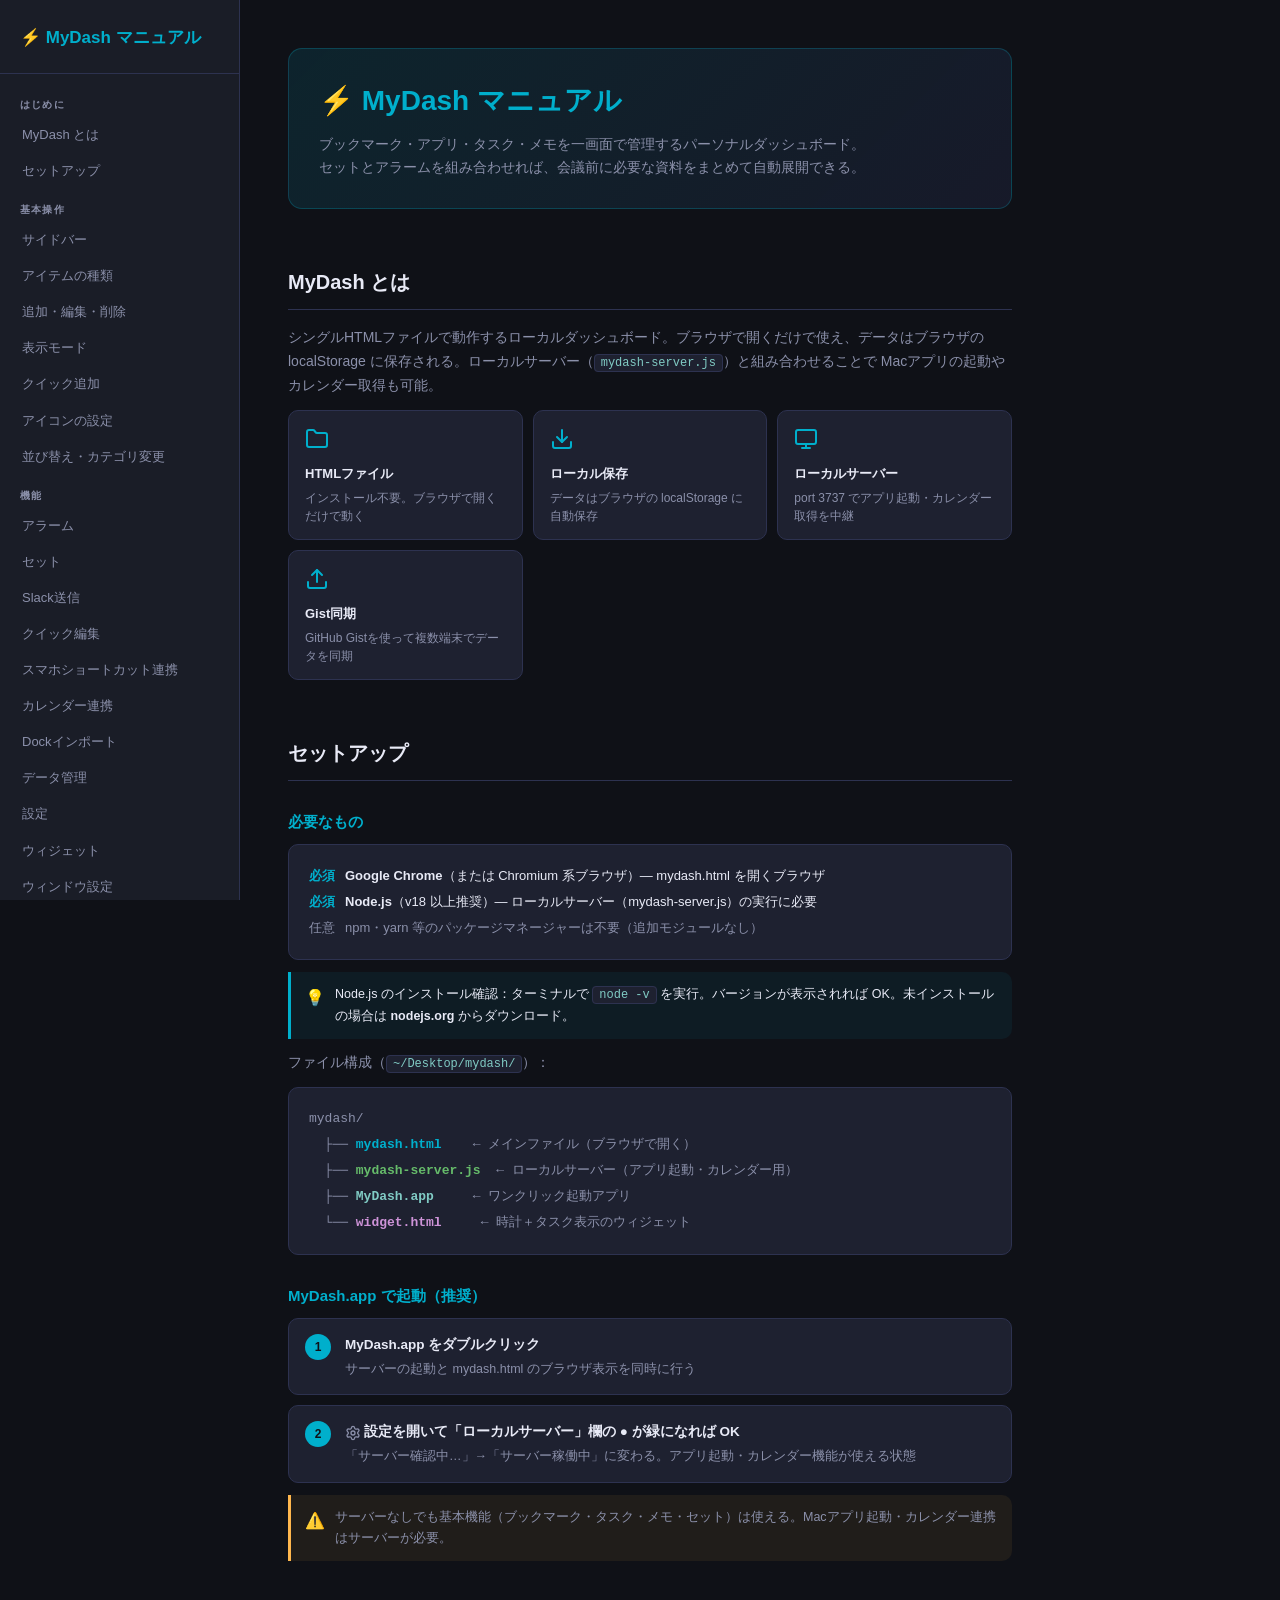
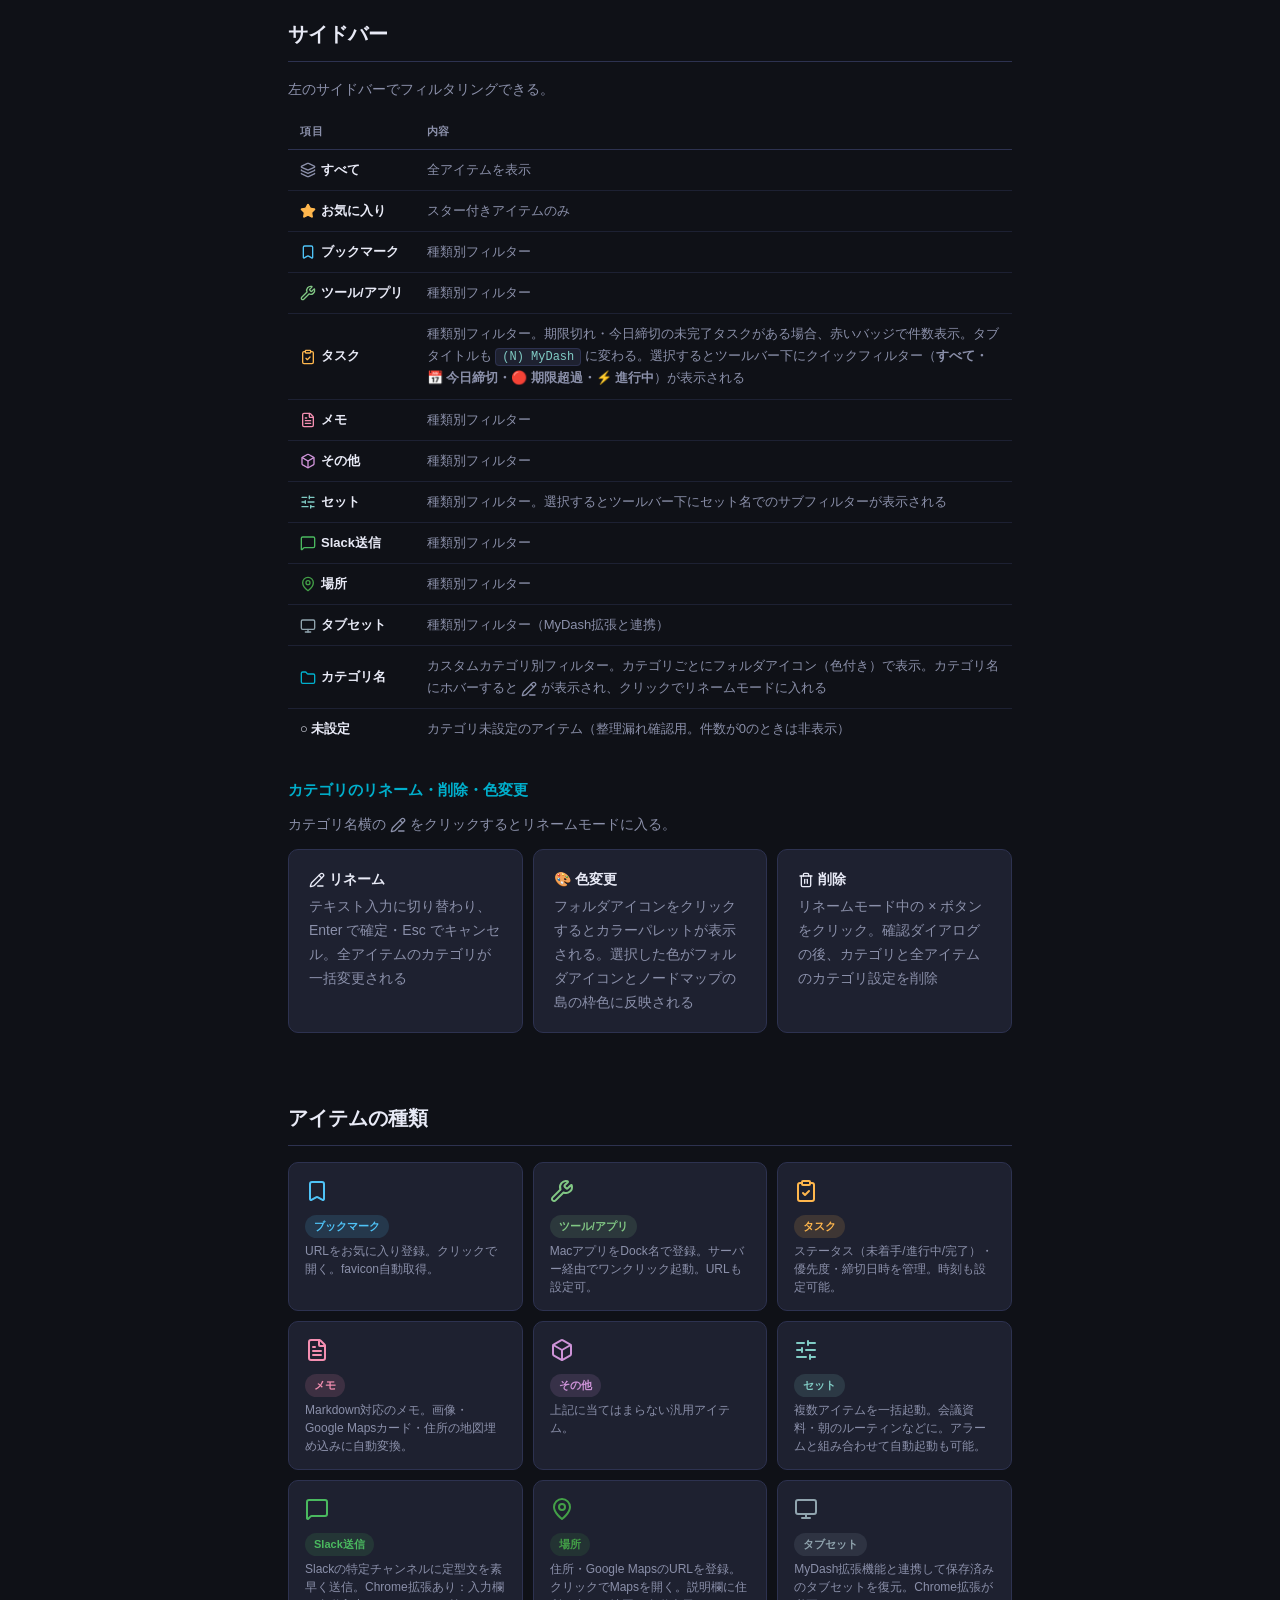
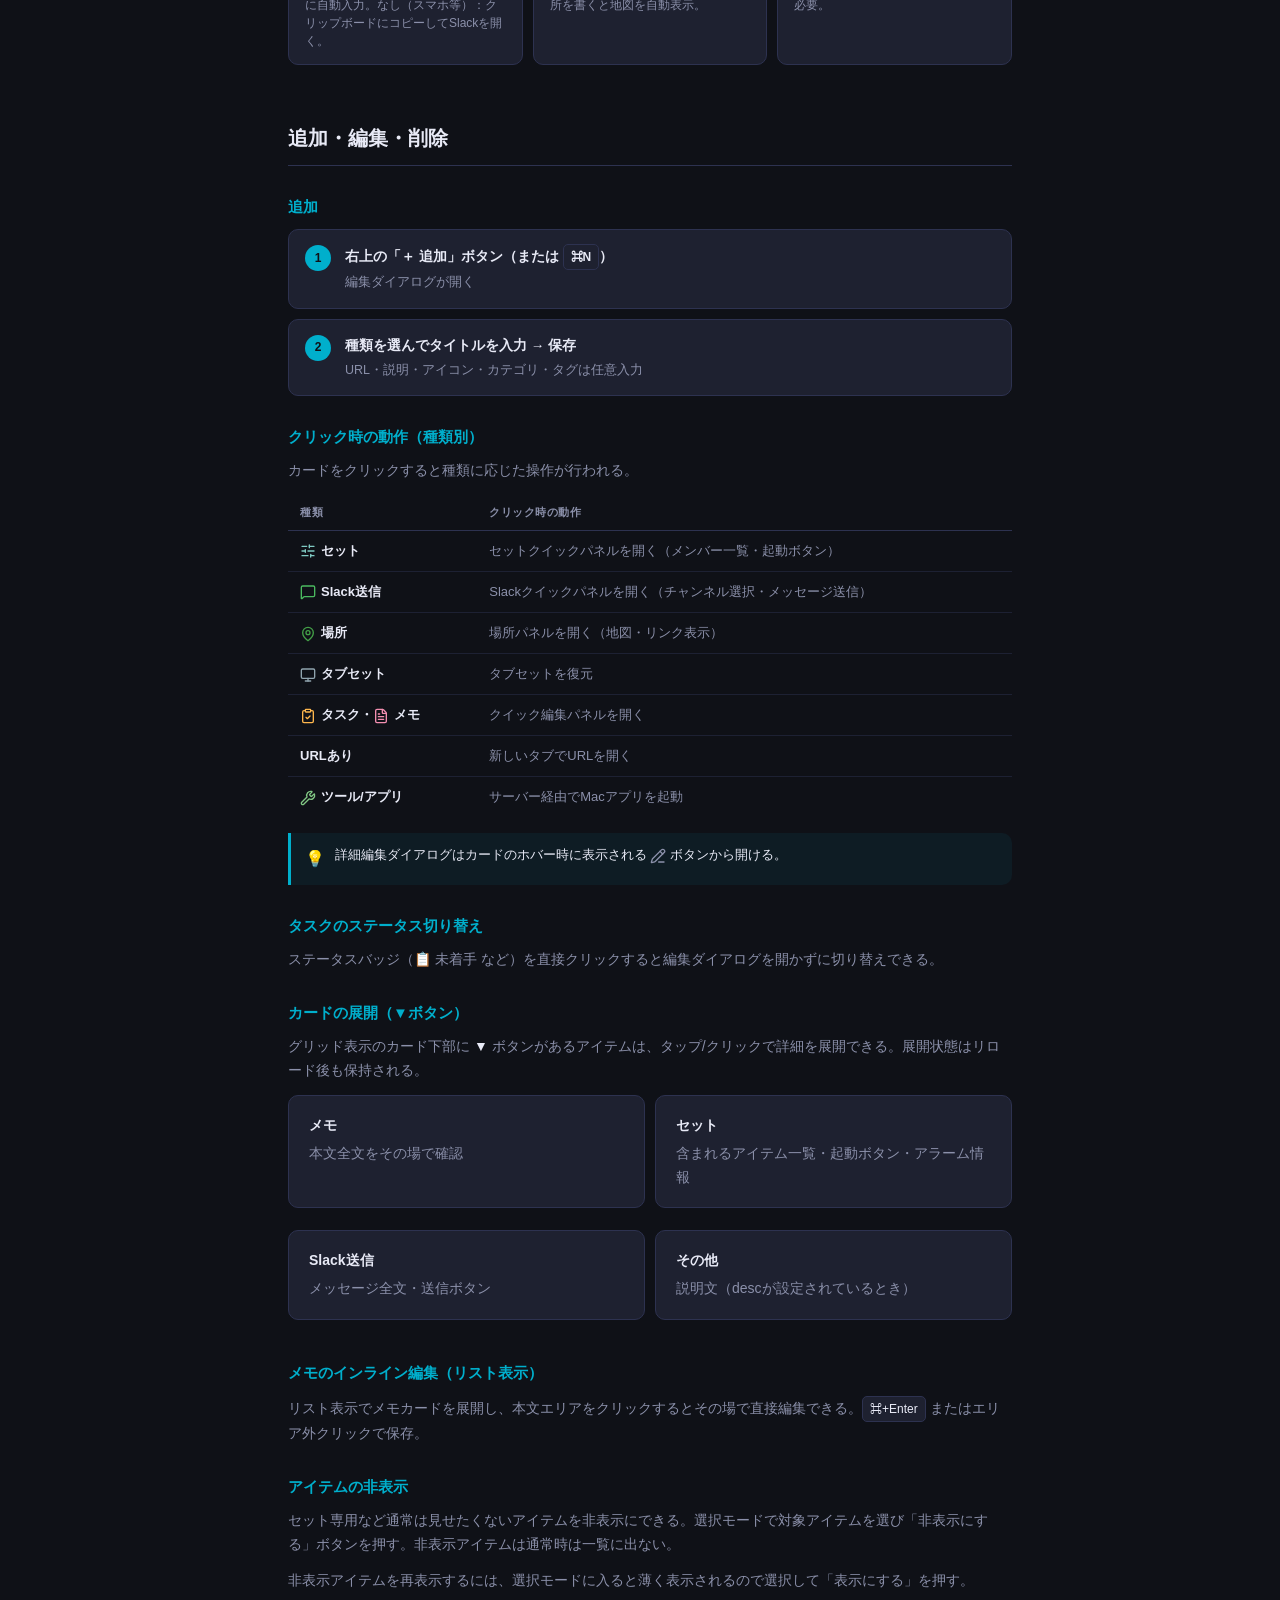
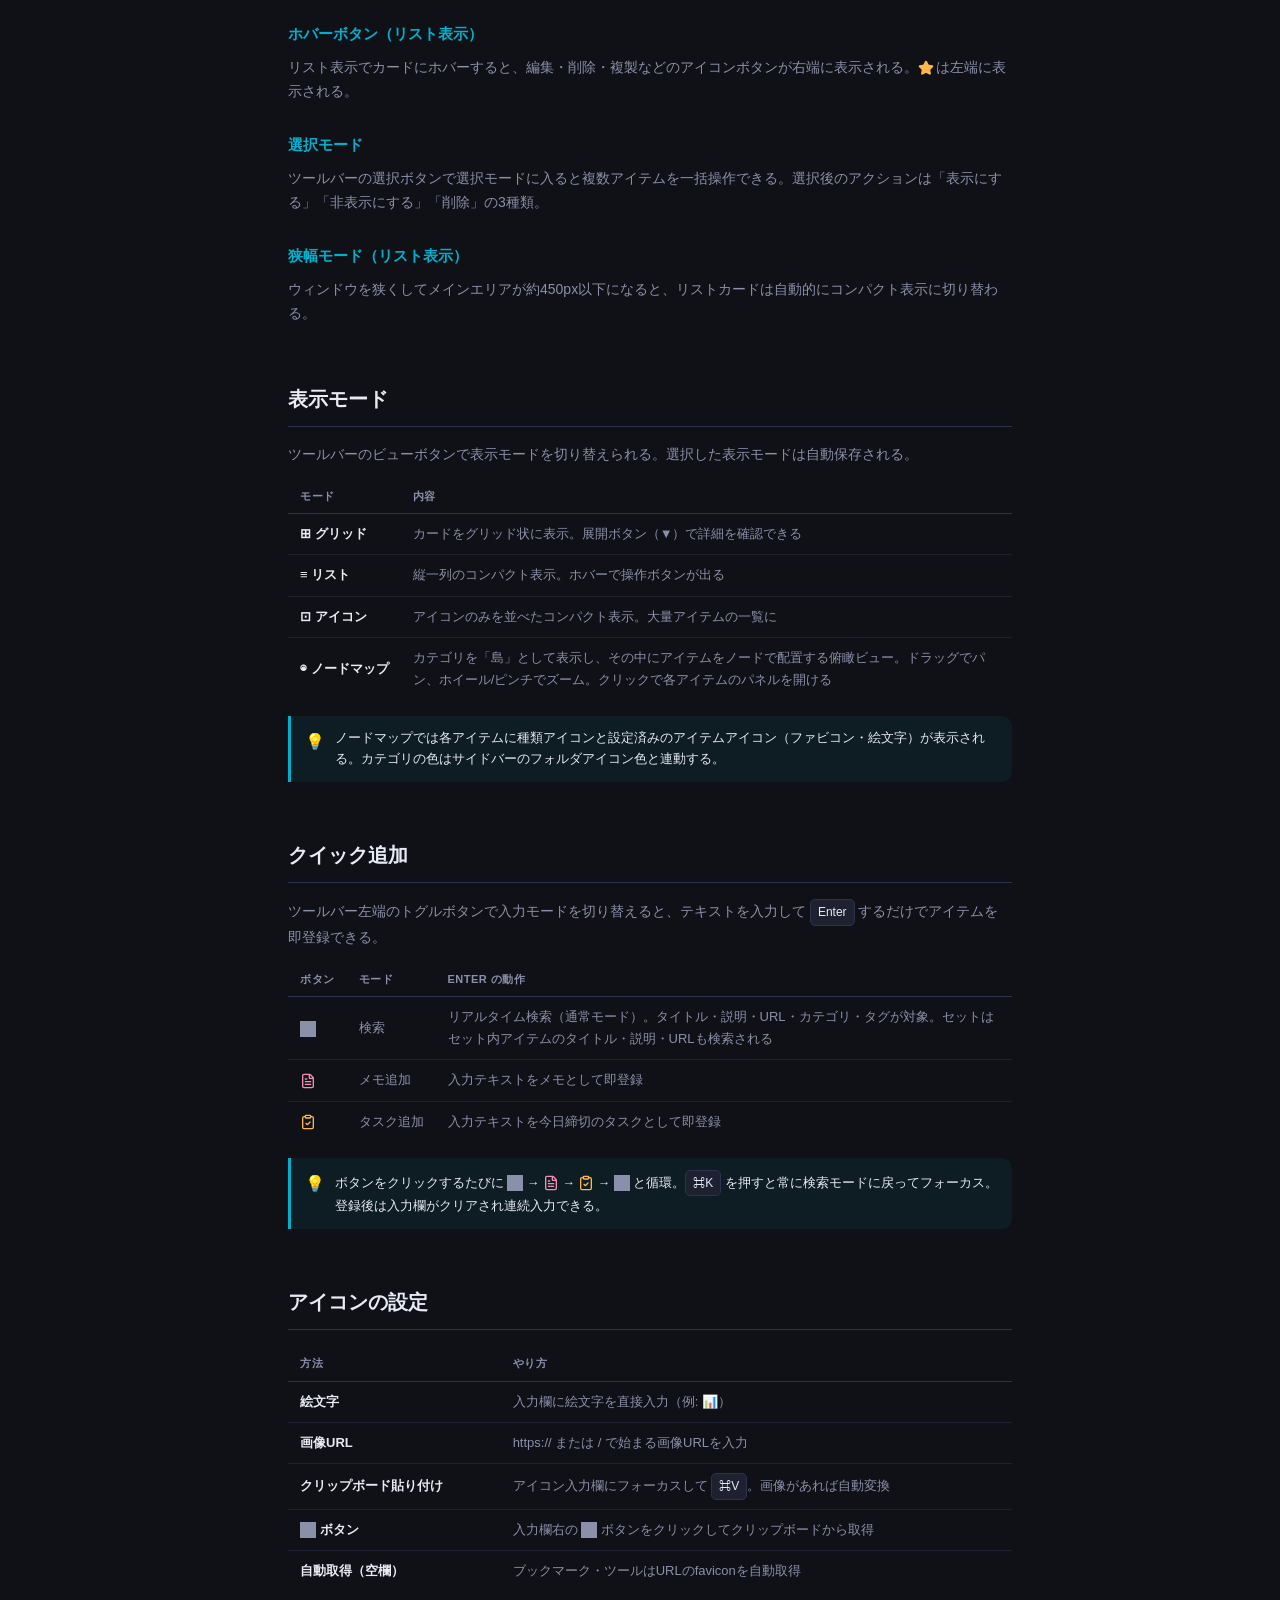
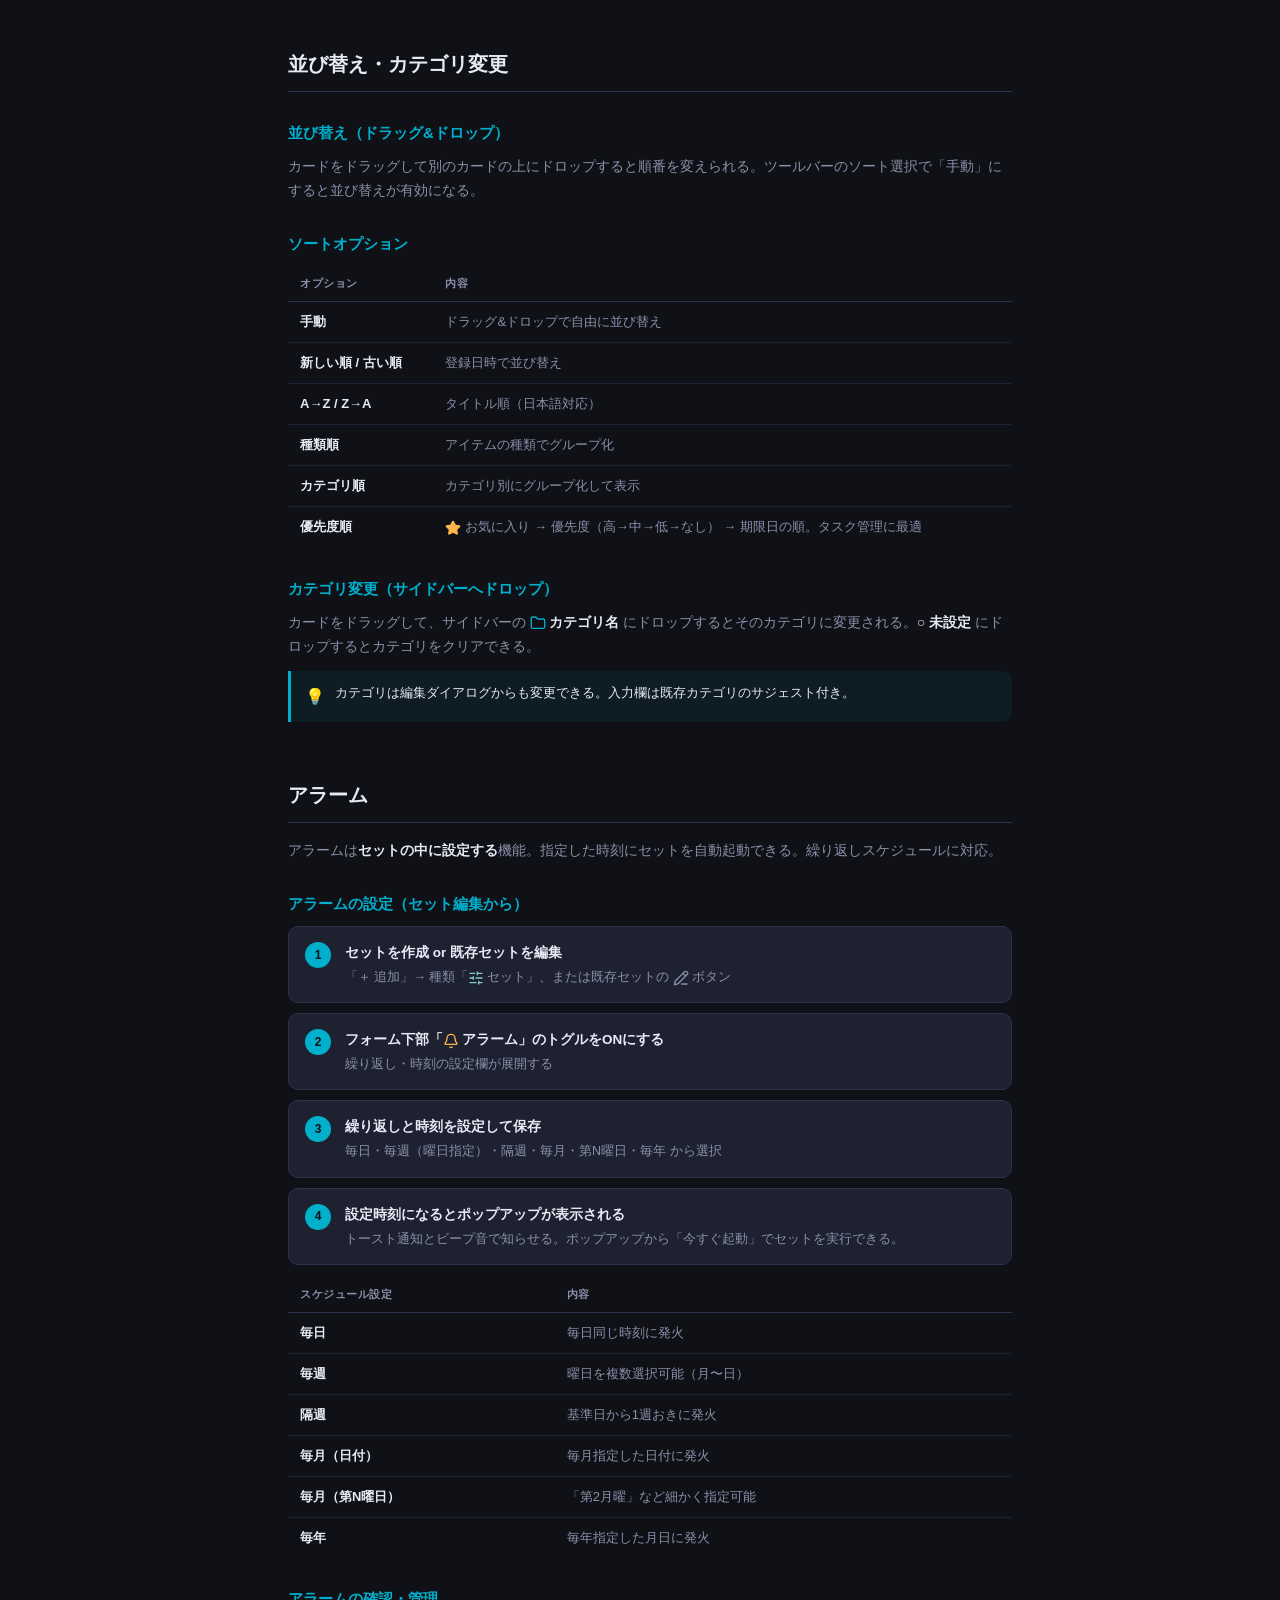
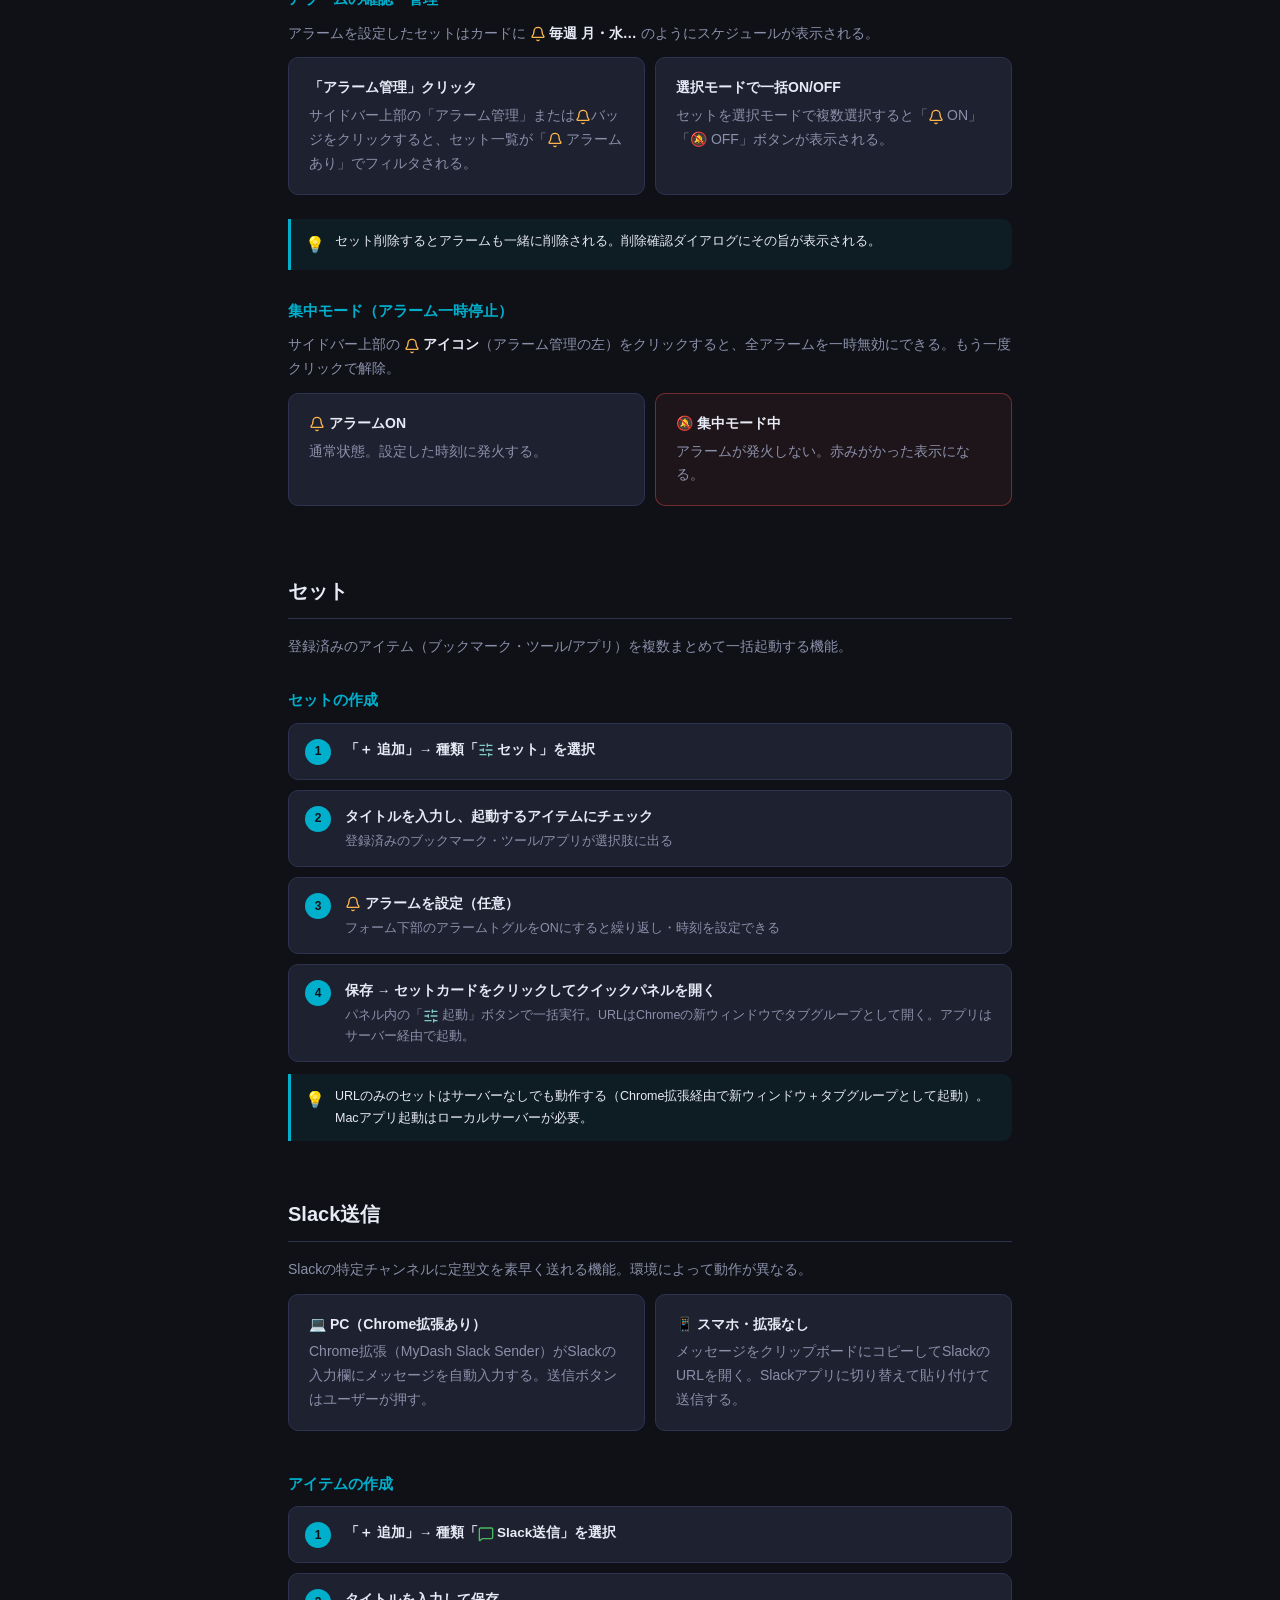
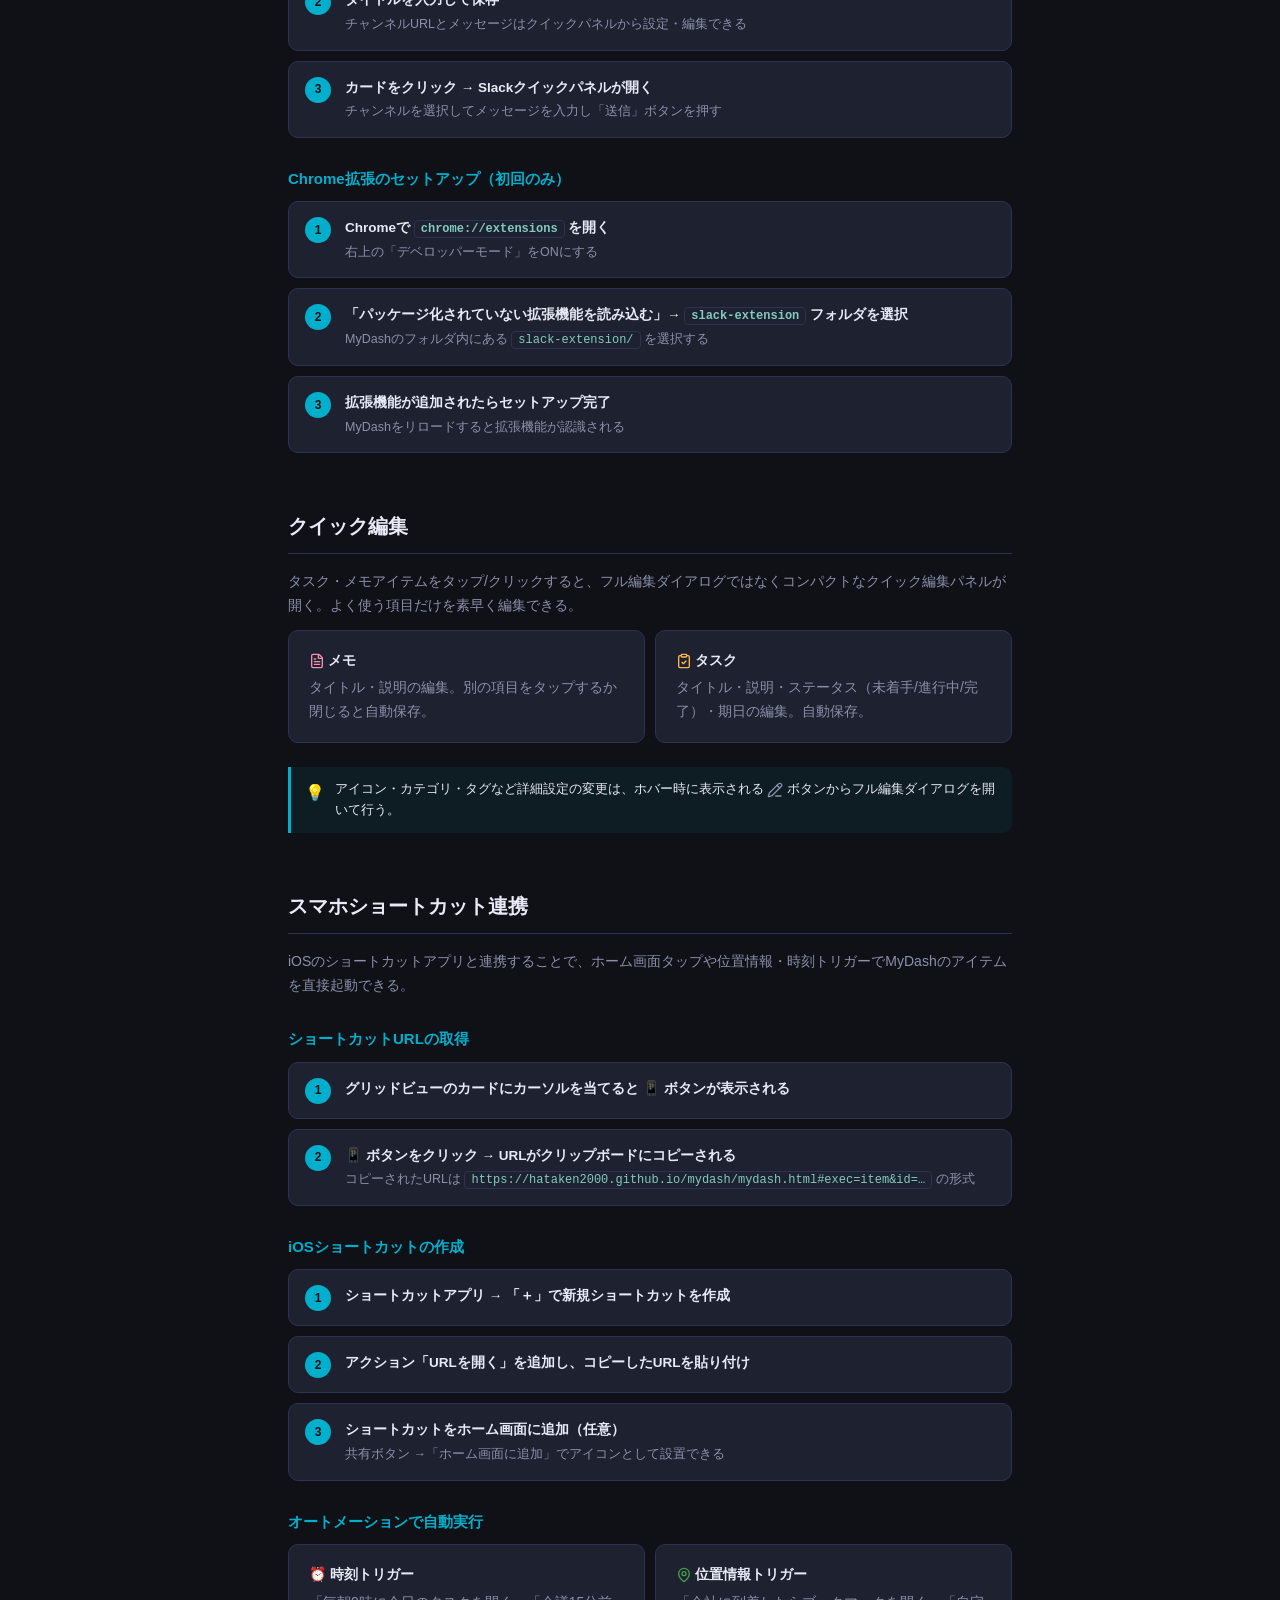
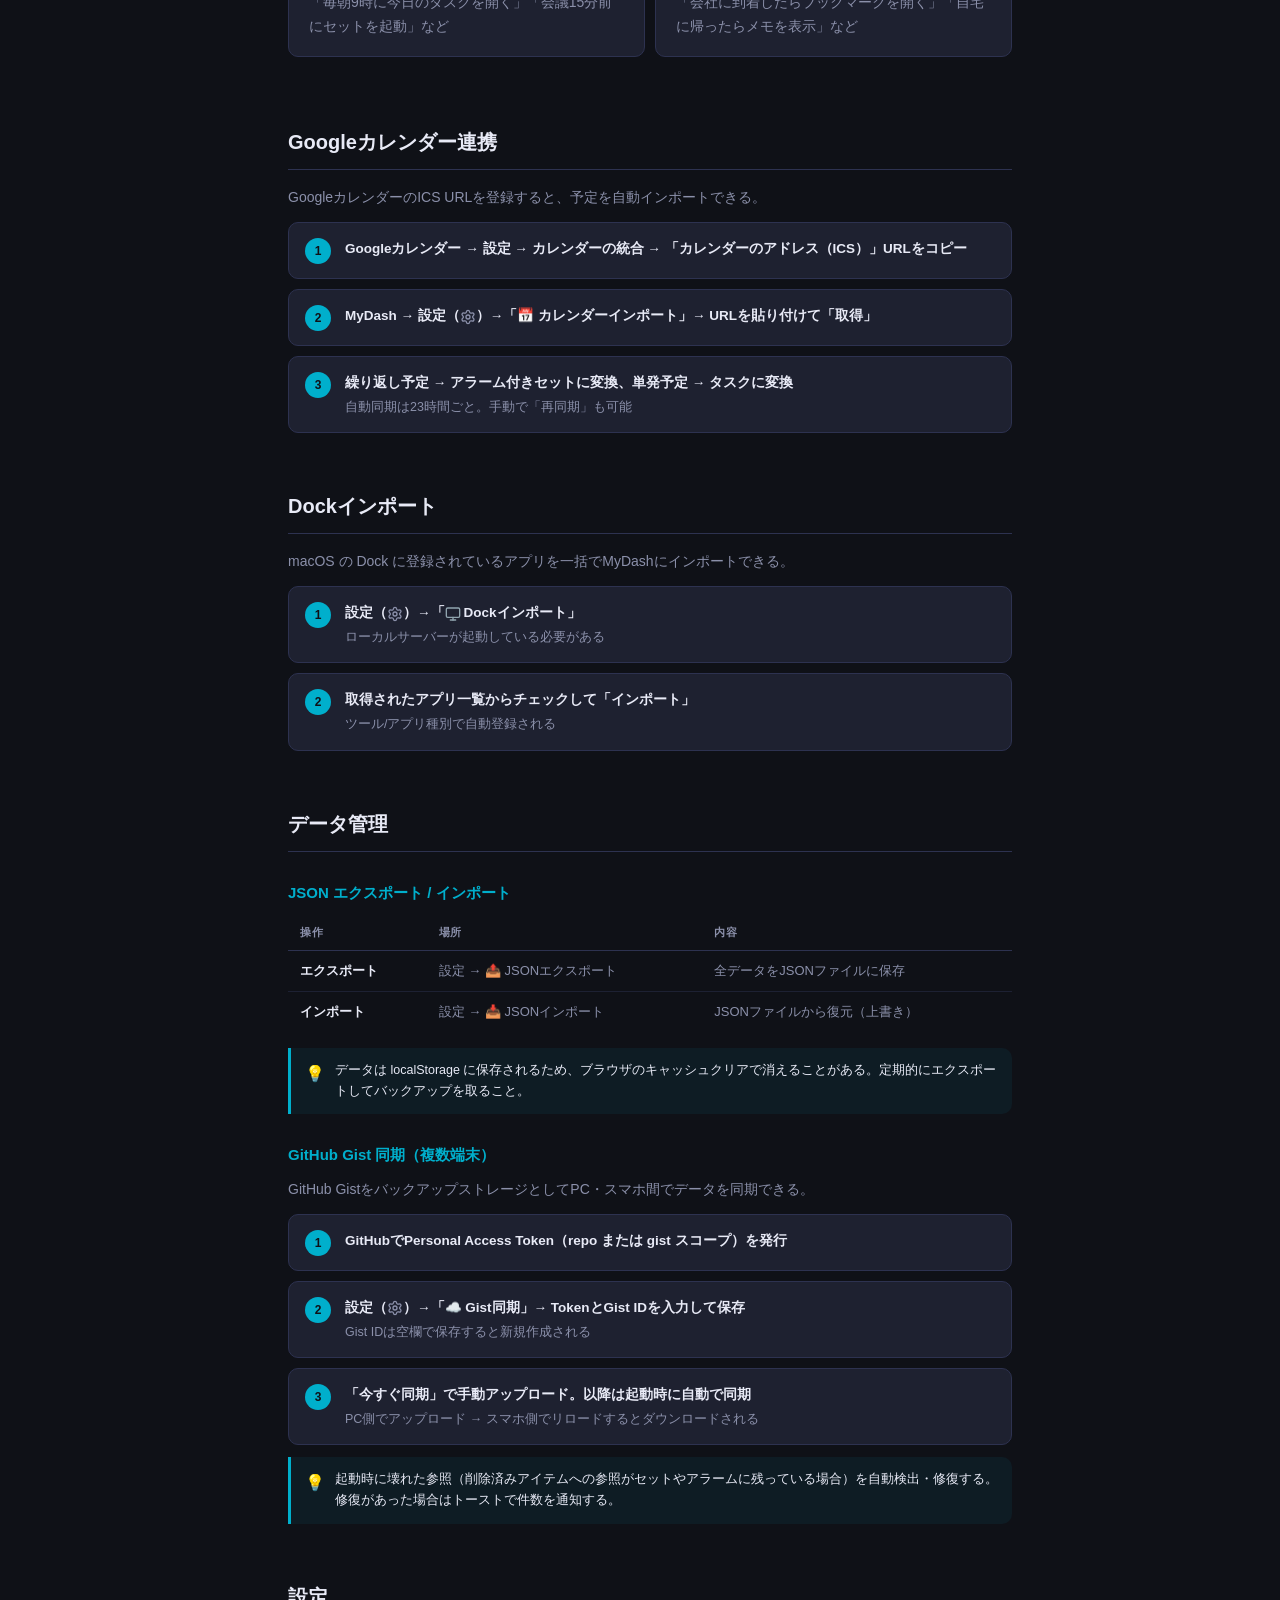
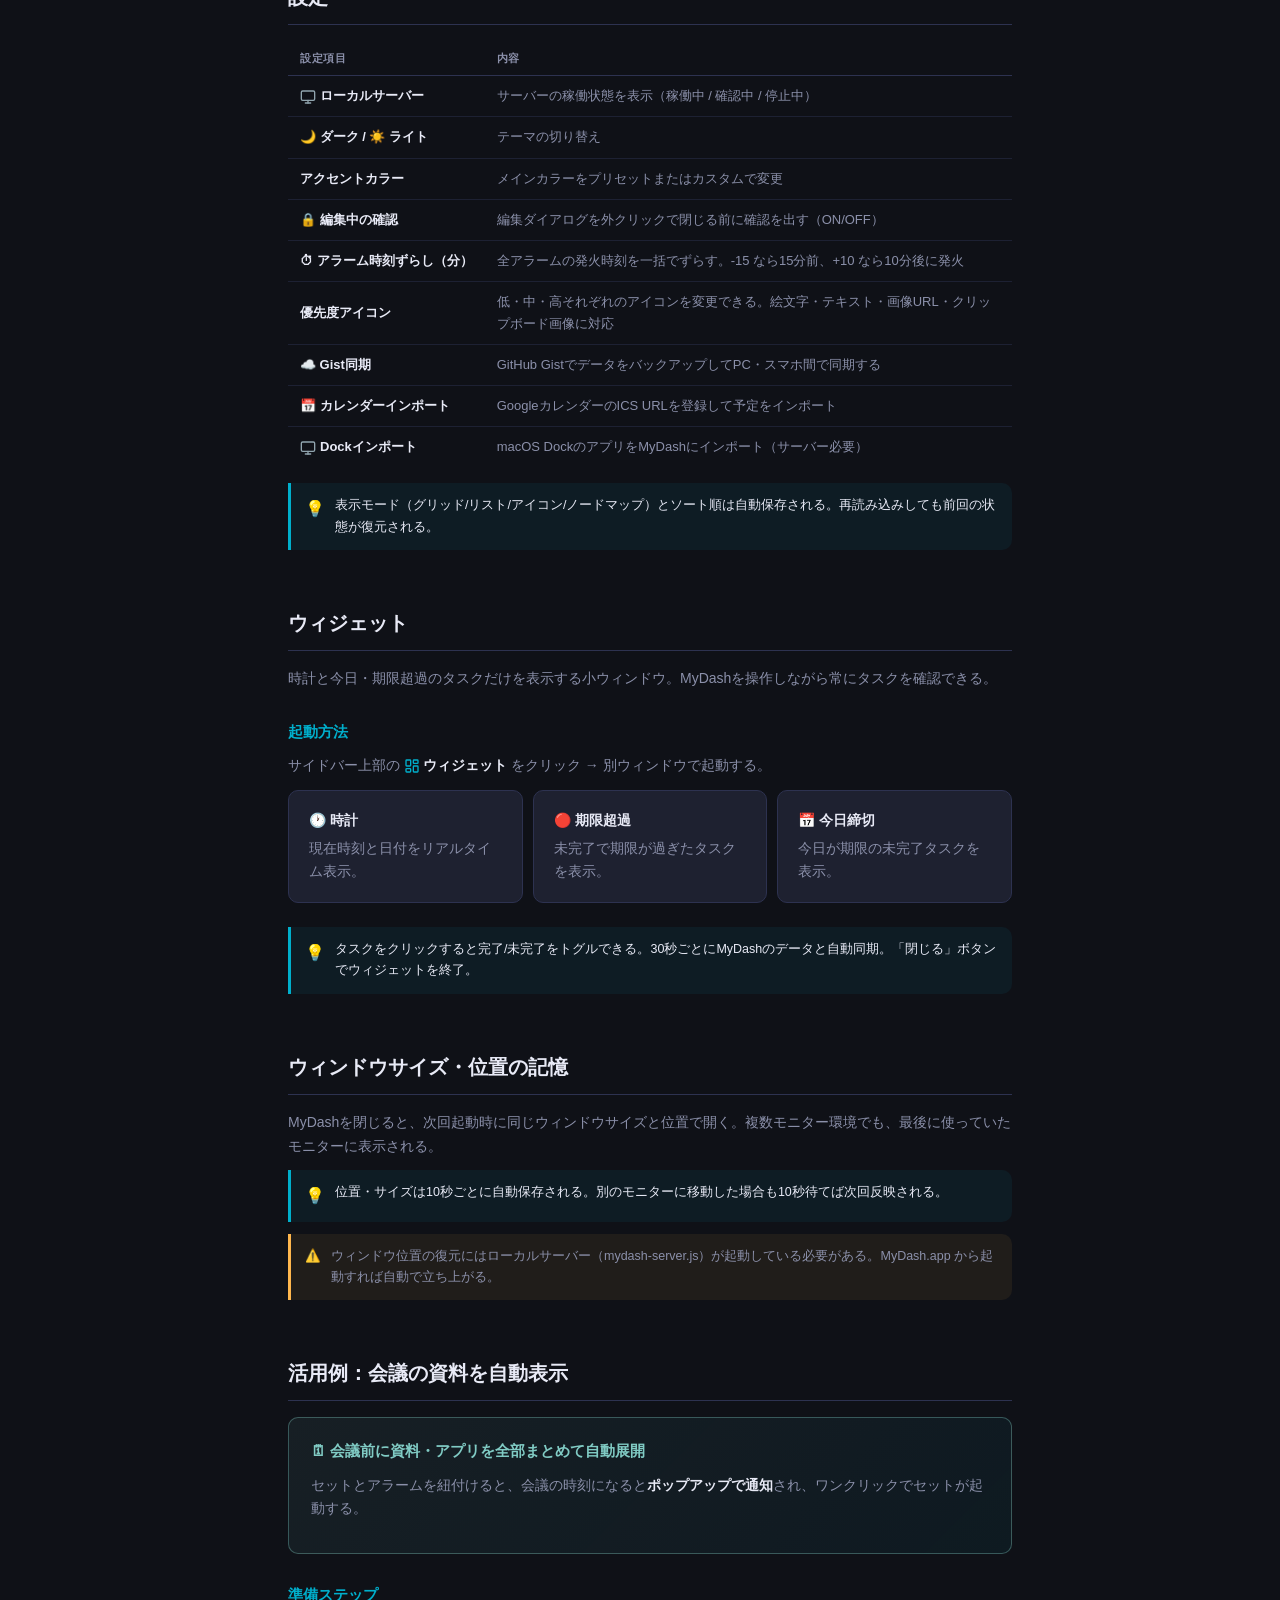
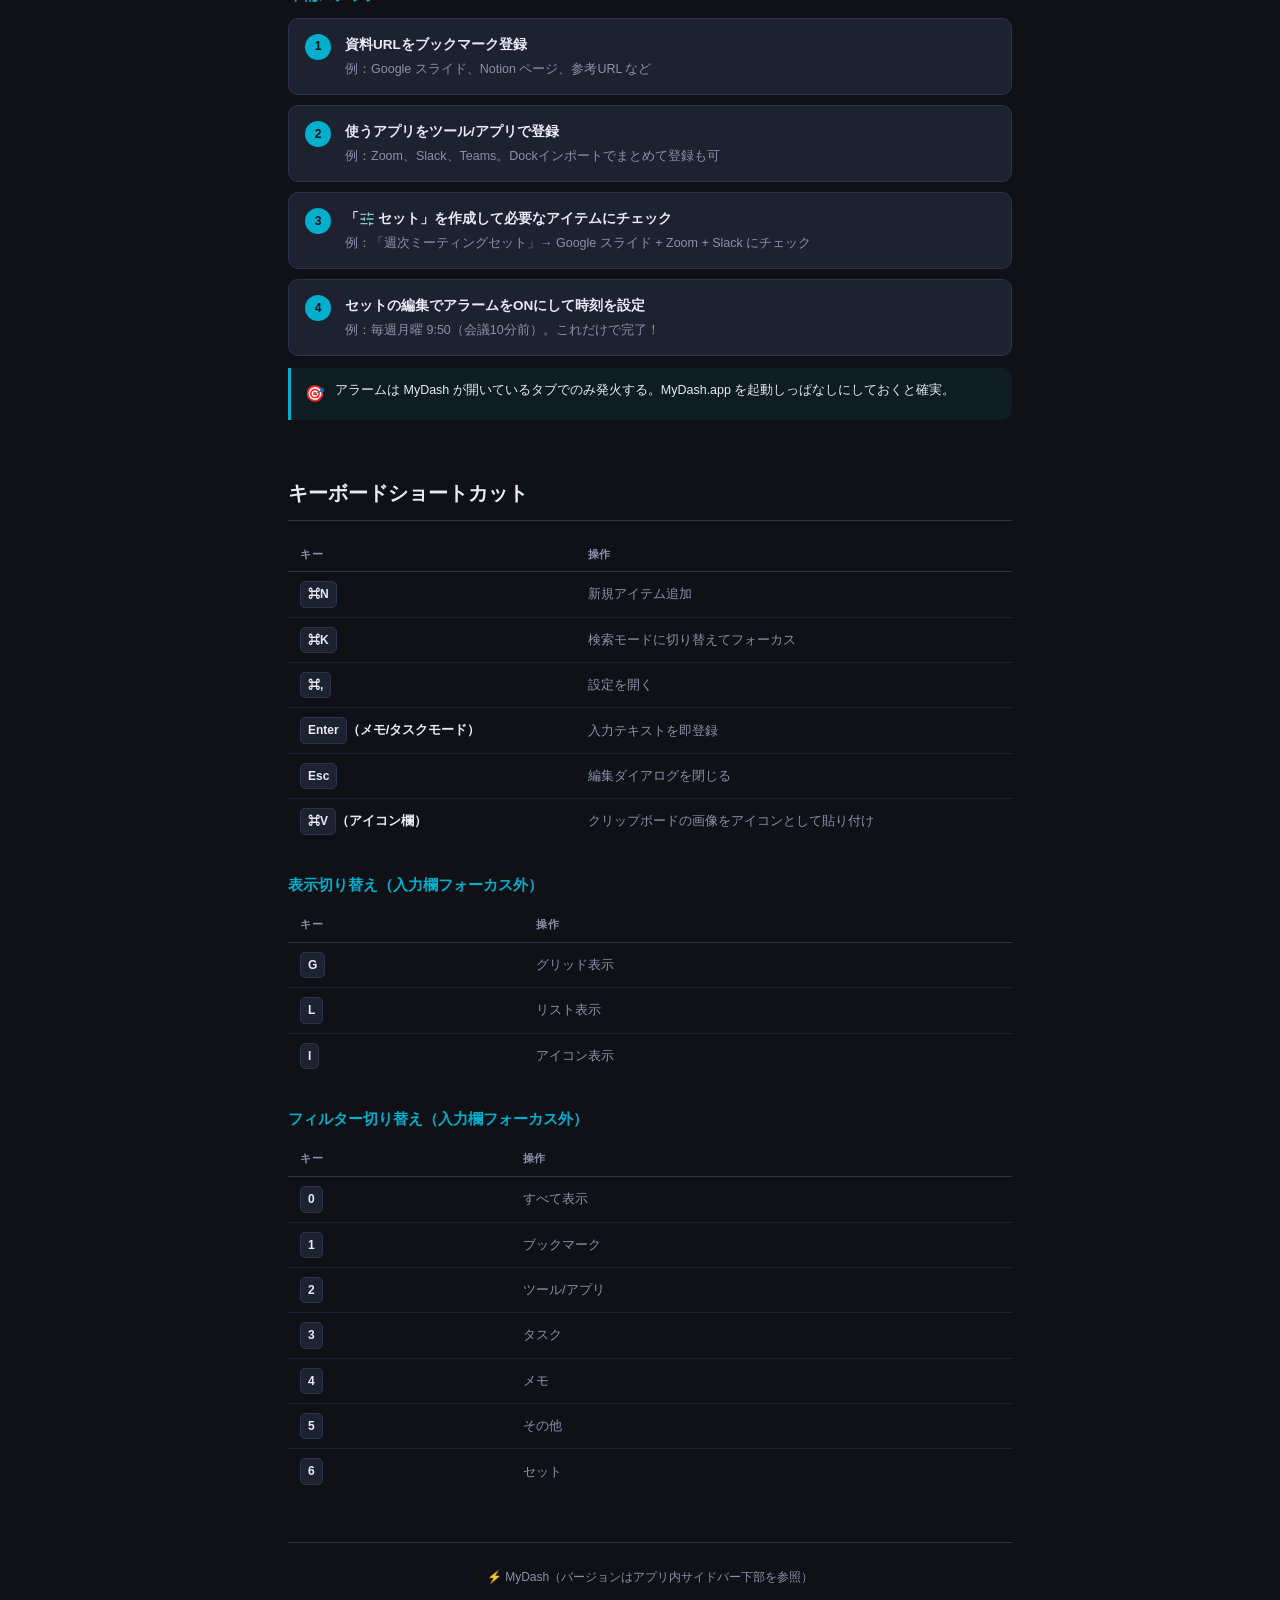
==== commit bb05bec6: "refactor: タブセットUI整理・設定統合・JSONエクスポート簡略化 [v1.13.1] - 「ウィンドウ復元」→「タブセット」に名称統一（サイドバー・設定・ポップアップ・manual.htm" ====
--- a/manual.html
+++ b/manual.html
@@ -360,7 +360,7 @@
     <tr><td><span class="app-icon" style="-webkit-mask-image:var(--icon-set);mask-image:var(--icon-set);background-color:#80cbc4;margin-right:5px"></span>セット</td><td>種類別フィルター。選択するとツールバー下にセット名でのサブフィルターが表示される</td></tr>
     <tr><td><span class="app-icon" style="-webkit-mask-image:var(--icon-slack);mask-image:var(--icon-slack);background-color:#4ab95f;margin-right:5px"></span>Slack送信</td><td>種類別フィルター</td></tr>
     <tr><td><span class="app-icon" style="-webkit-mask-image:var(--icon-place);mask-image:var(--icon-place);background-color:#43a047;margin-right:5px"></span>場所</td><td>種類別フィルター</td></tr>
-    <tr><td><span class="app-icon" style="-webkit-mask-image:var(--icon-monitor);mask-image:var(--icon-monitor);background-color:#90a4ae;margin-right:5px"></span>ウィンドウ復元</td><td>種類別フィルター（Window Saver連携）</td></tr>
+    <tr><td><span class="app-icon" style="-webkit-mask-image:var(--icon-monitor);mask-image:var(--icon-monitor);background-color:#90a4ae;margin-right:5px"></span>タブセット</td><td>種類別フィルター（MyDash拡張と連携）</td></tr>
     <tr><td><span class="app-icon" style="-webkit-mask-image:var(--icon-folder);mask-image:var(--icon-folder);background-color:var(--accent);margin-right:5px"></span>カテゴリ名</td><td>カスタムカテゴリ別フィルター。カテゴリごとにフォルダアイコン（色付き）で表示。カテゴリ名にホバーすると <span class="app-icon" style="-webkit-mask-image:var(--icon-edit);mask-image:var(--icon-edit);background-color:var(--muted)"></span> が表示され、クリックでリネームモードに入れる</td></tr>
     <tr><td>○ 未設定</td><td>カテゴリ未設定のアイテム（整理漏れ確認用。件数が0のときは非表示）</td></tr>
   </table>
@@ -418,8 +418,8 @@
     </div>
     <div class="type-card">
       <div class="icon"><span class="app-icon" style="-webkit-mask-image:var(--icon-monitor);mask-image:var(--icon-monitor);background-color:#90a4ae"></span></div>
-      <div class="name"><span class="badge" style="background:rgba(144,164,174,0.14);color:#90a4ae">ウィンドウ復元</span></div>
-      <div class="desc">Window Saver拡張機能と連携して保存済みのウィンドウセッションを復元。Chrome拡張が必要。</div>
+      <div class="name"><span class="badge" style="background:rgba(144,164,174,0.14);color:#90a4ae">タブセット</span></div>
+      <div class="desc">MyDash拡張機能と連携して保存済みのタブセットを復元。Chrome拡張が必要。</div>
     </div>
   </div>
 
@@ -451,7 +451,7 @@
     <tr><td><span class="app-icon" style="-webkit-mask-image:var(--icon-set);mask-image:var(--icon-set);background-color:#80cbc4;margin-right:5px"></span>セット</td><td>セットクイックパネルを開く（メンバー一覧・起動ボタン）</td></tr>
     <tr><td><span class="app-icon" style="-webkit-mask-image:var(--icon-slack);mask-image:var(--icon-slack);background-color:#4ab95f;margin-right:5px"></span>Slack送信</td><td>Slackクイックパネルを開く（チャンネル選択・メッセージ送信）</td></tr>
     <tr><td><span class="app-icon" style="-webkit-mask-image:var(--icon-place);mask-image:var(--icon-place);background-color:#43a047;margin-right:5px"></span>場所</td><td>場所パネルを開く（地図・リンク表示）</td></tr>
-    <tr><td><span class="app-icon" style="-webkit-mask-image:var(--icon-monitor);mask-image:var(--icon-monitor);background-color:#90a4ae;margin-right:5px"></span>ウィンドウ復元</td><td>ウィンドウセッションを復元</td></tr>
+    <tr><td><span class="app-icon" style="-webkit-mask-image:var(--icon-monitor);mask-image:var(--icon-monitor);background-color:#90a4ae;margin-right:5px"></span>タブセット</td><td>タブセットを復元</td></tr>
     <tr><td><span class="app-icon" style="-webkit-mask-image:var(--icon-task);mask-image:var(--icon-task);background-color:#ffb74d;margin-right:5px"></span>タスク・<span class="app-icon" style="-webkit-mask-image:var(--icon-memo);mask-image:var(--icon-memo);background-color:#f48fb1;margin-right:5px"></span>メモ</td><td>クイック編集パネルを開く</td></tr>
     <tr><td>URLあり</td><td>新しいタブでURLを開く</td></tr>
     <tr><td><span class="app-icon" style="-webkit-mask-image:var(--icon-tool);mask-image:var(--icon-tool);background-color:#81c784;margin-right:5px"></span>ツール/アプリ</td><td>サーバー経由でMacアプリを起動</td></tr>
